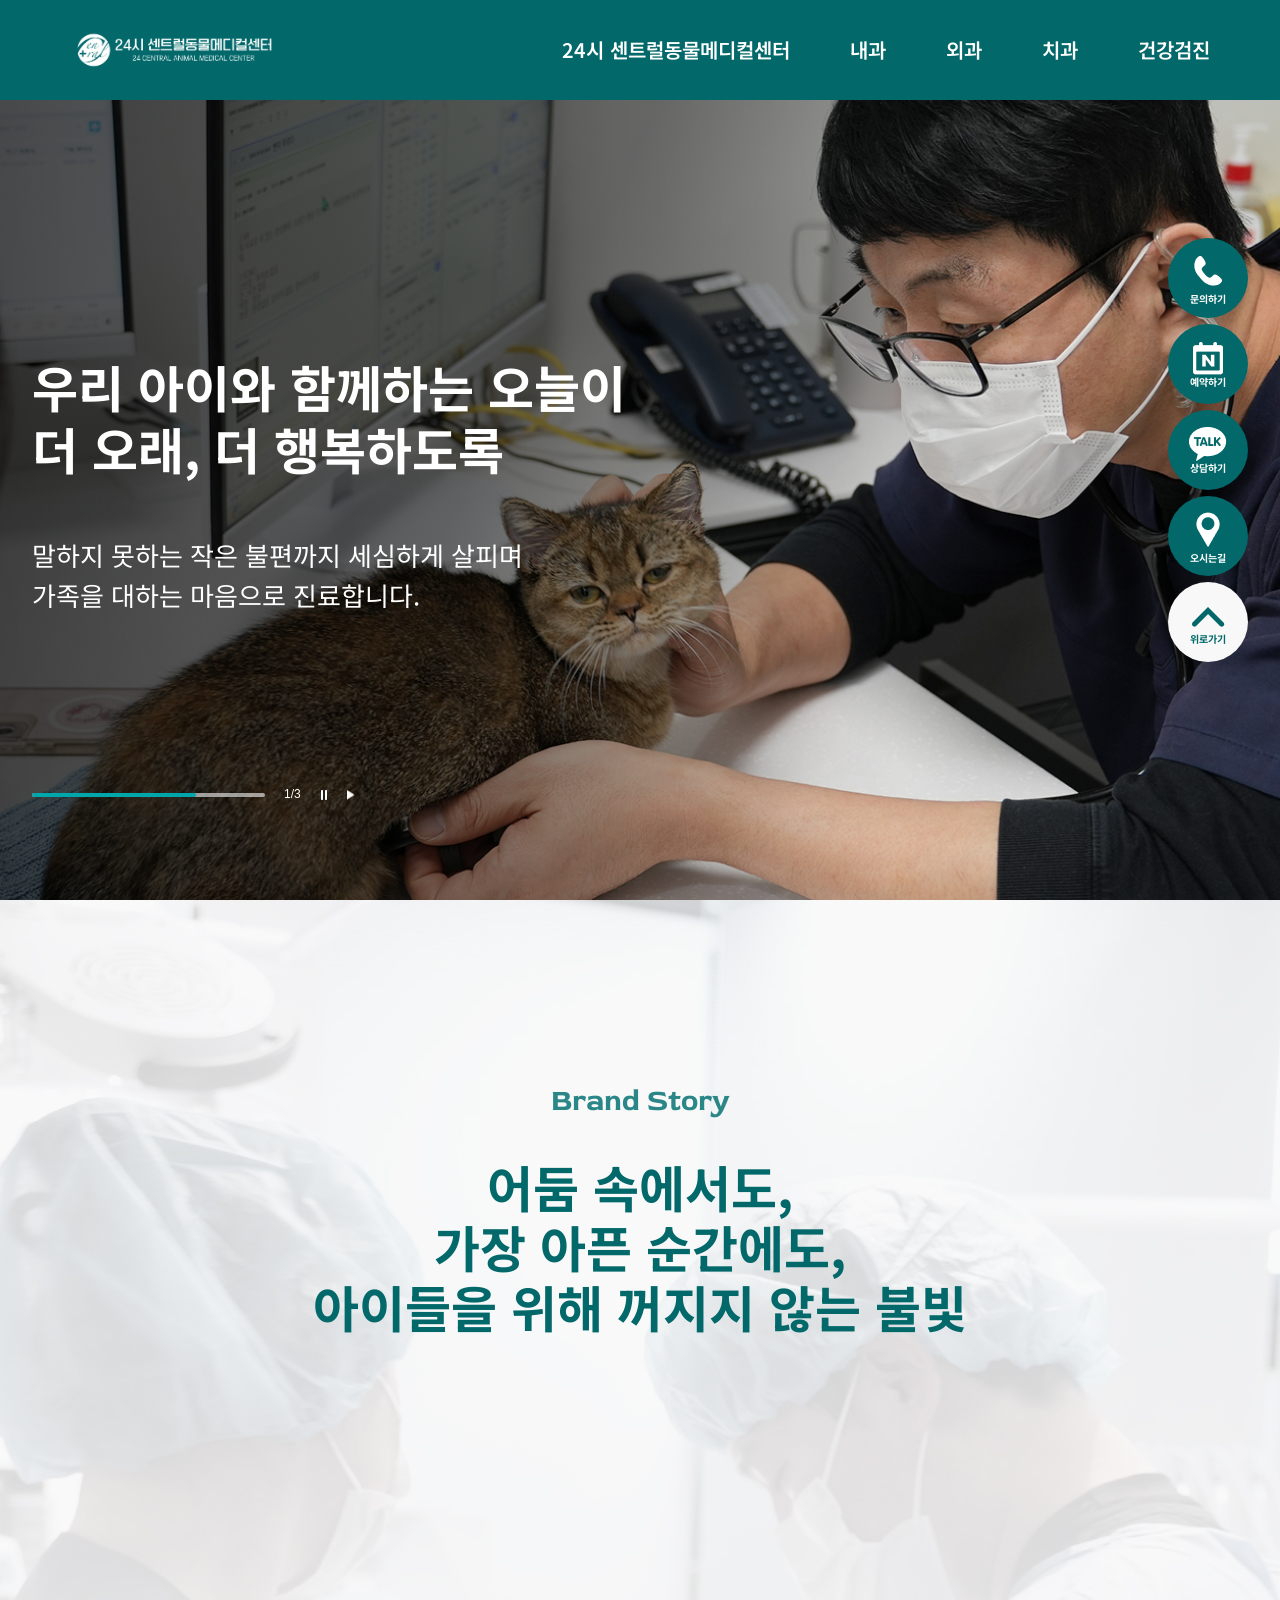
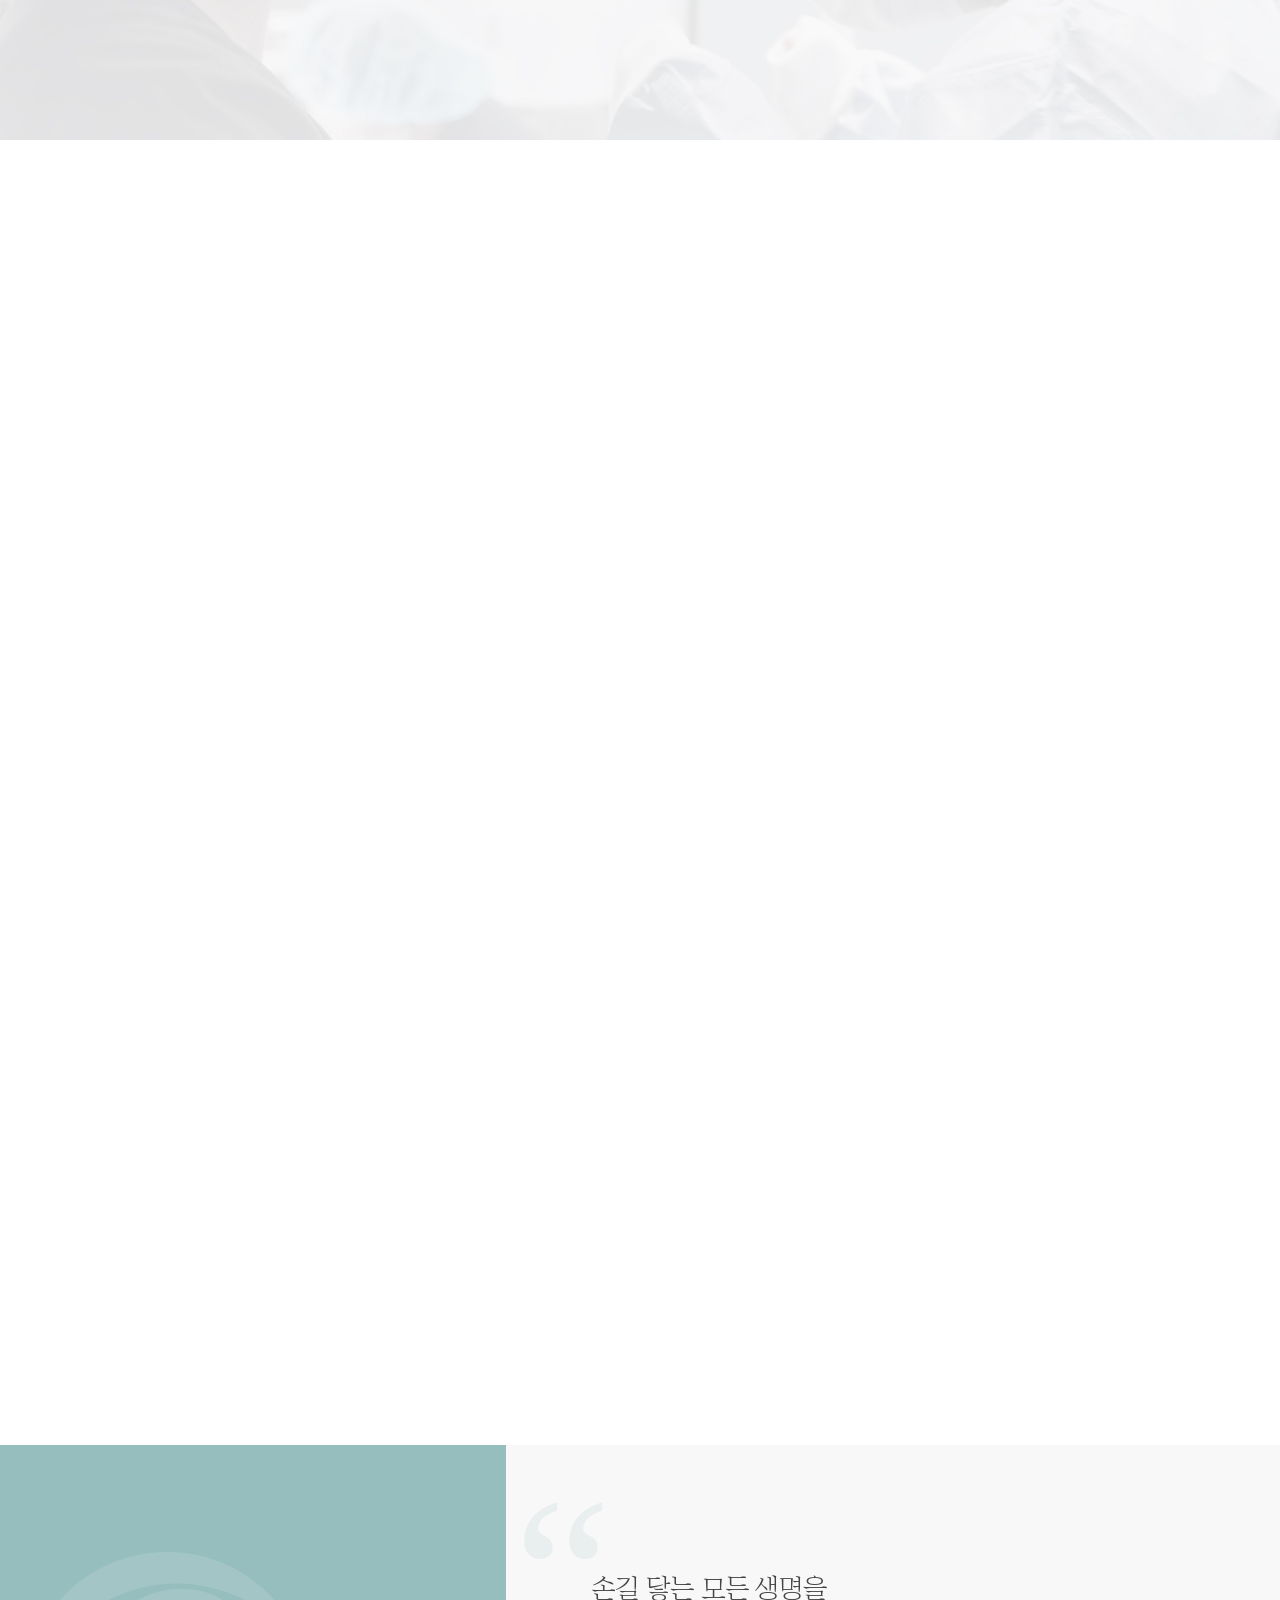
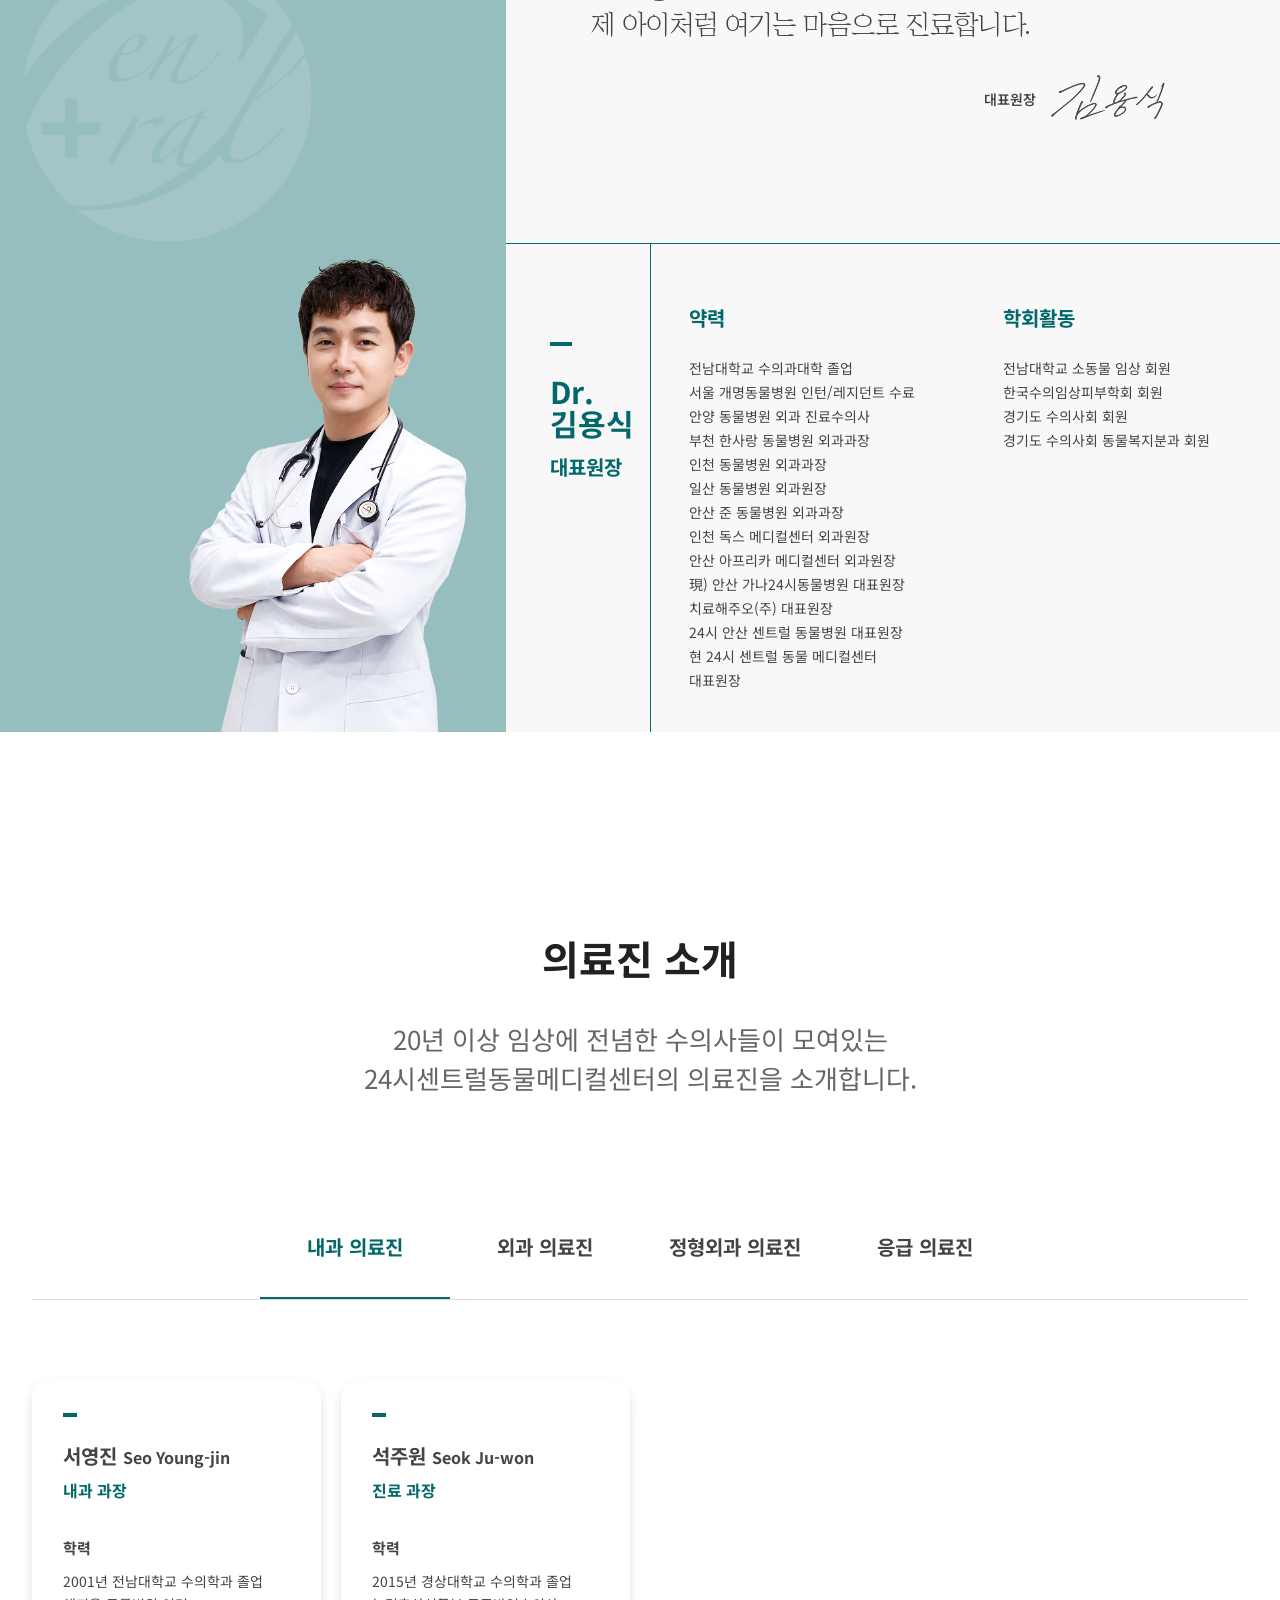
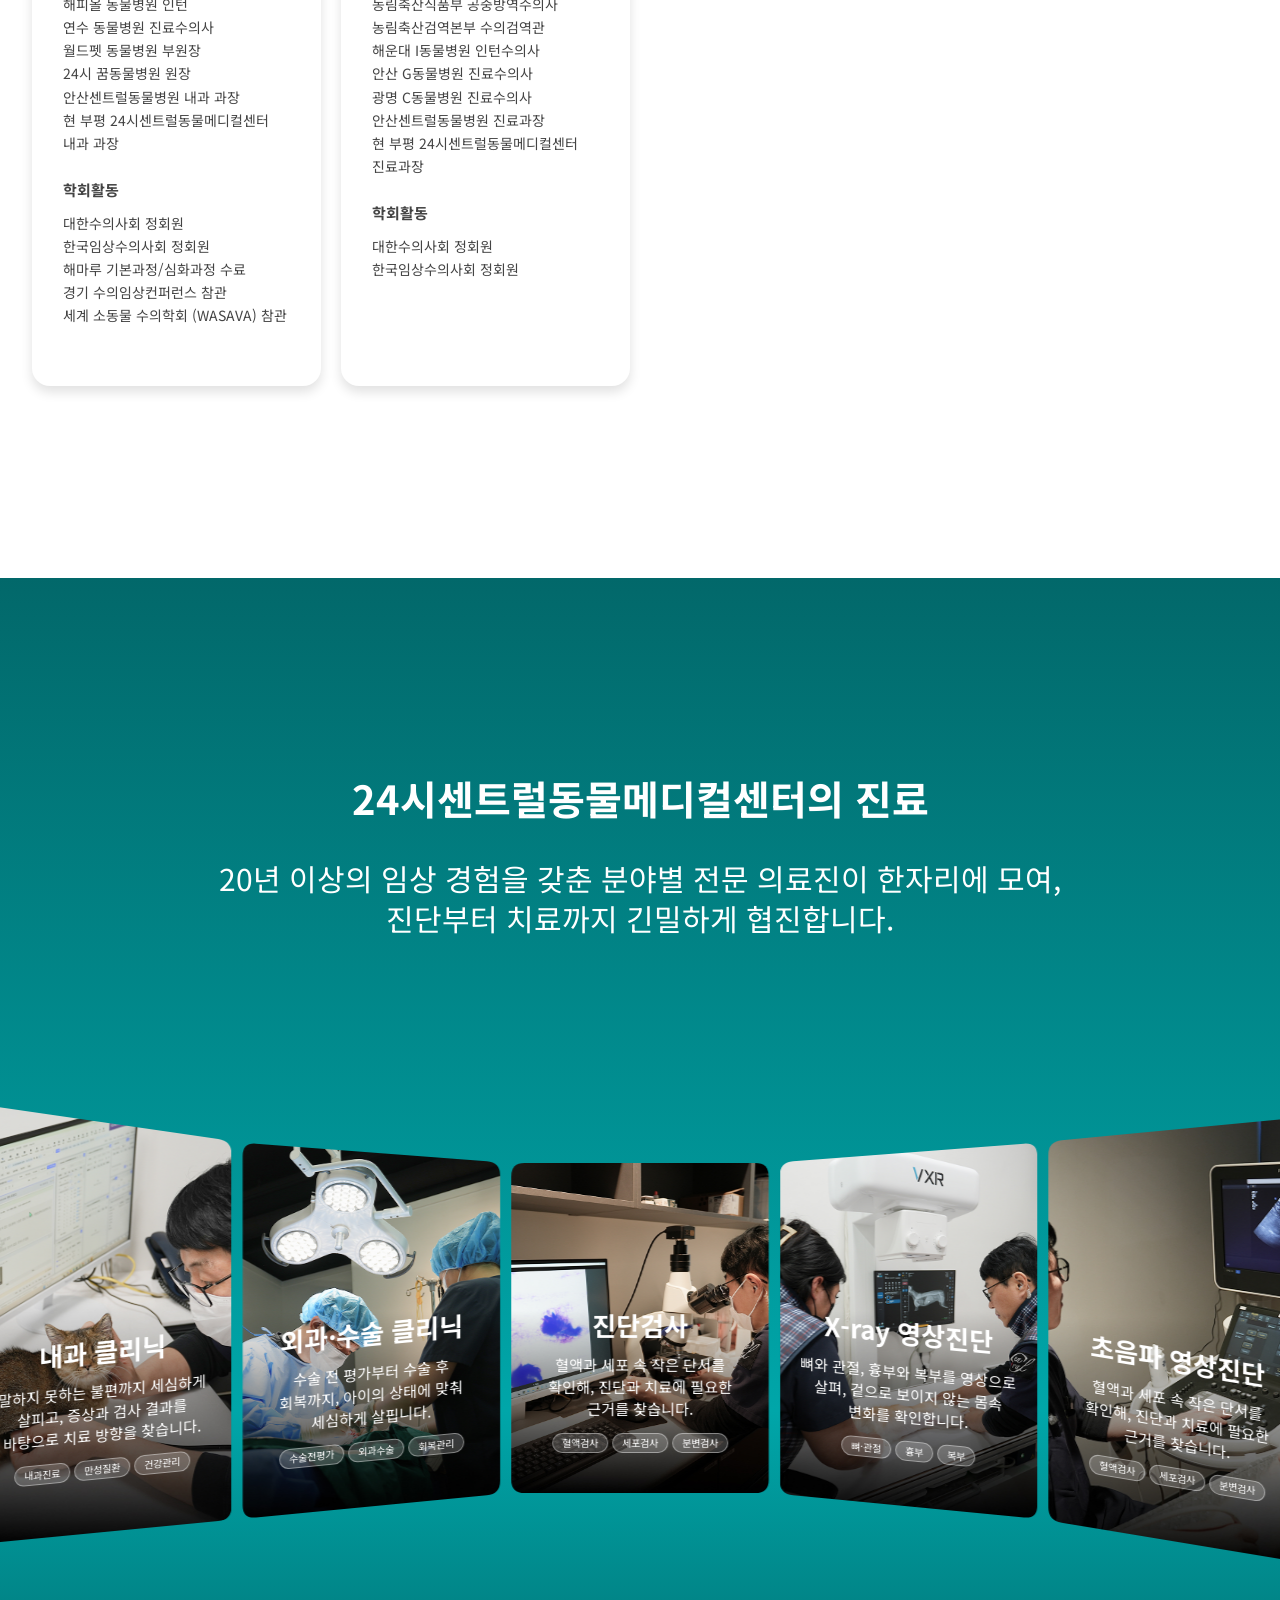
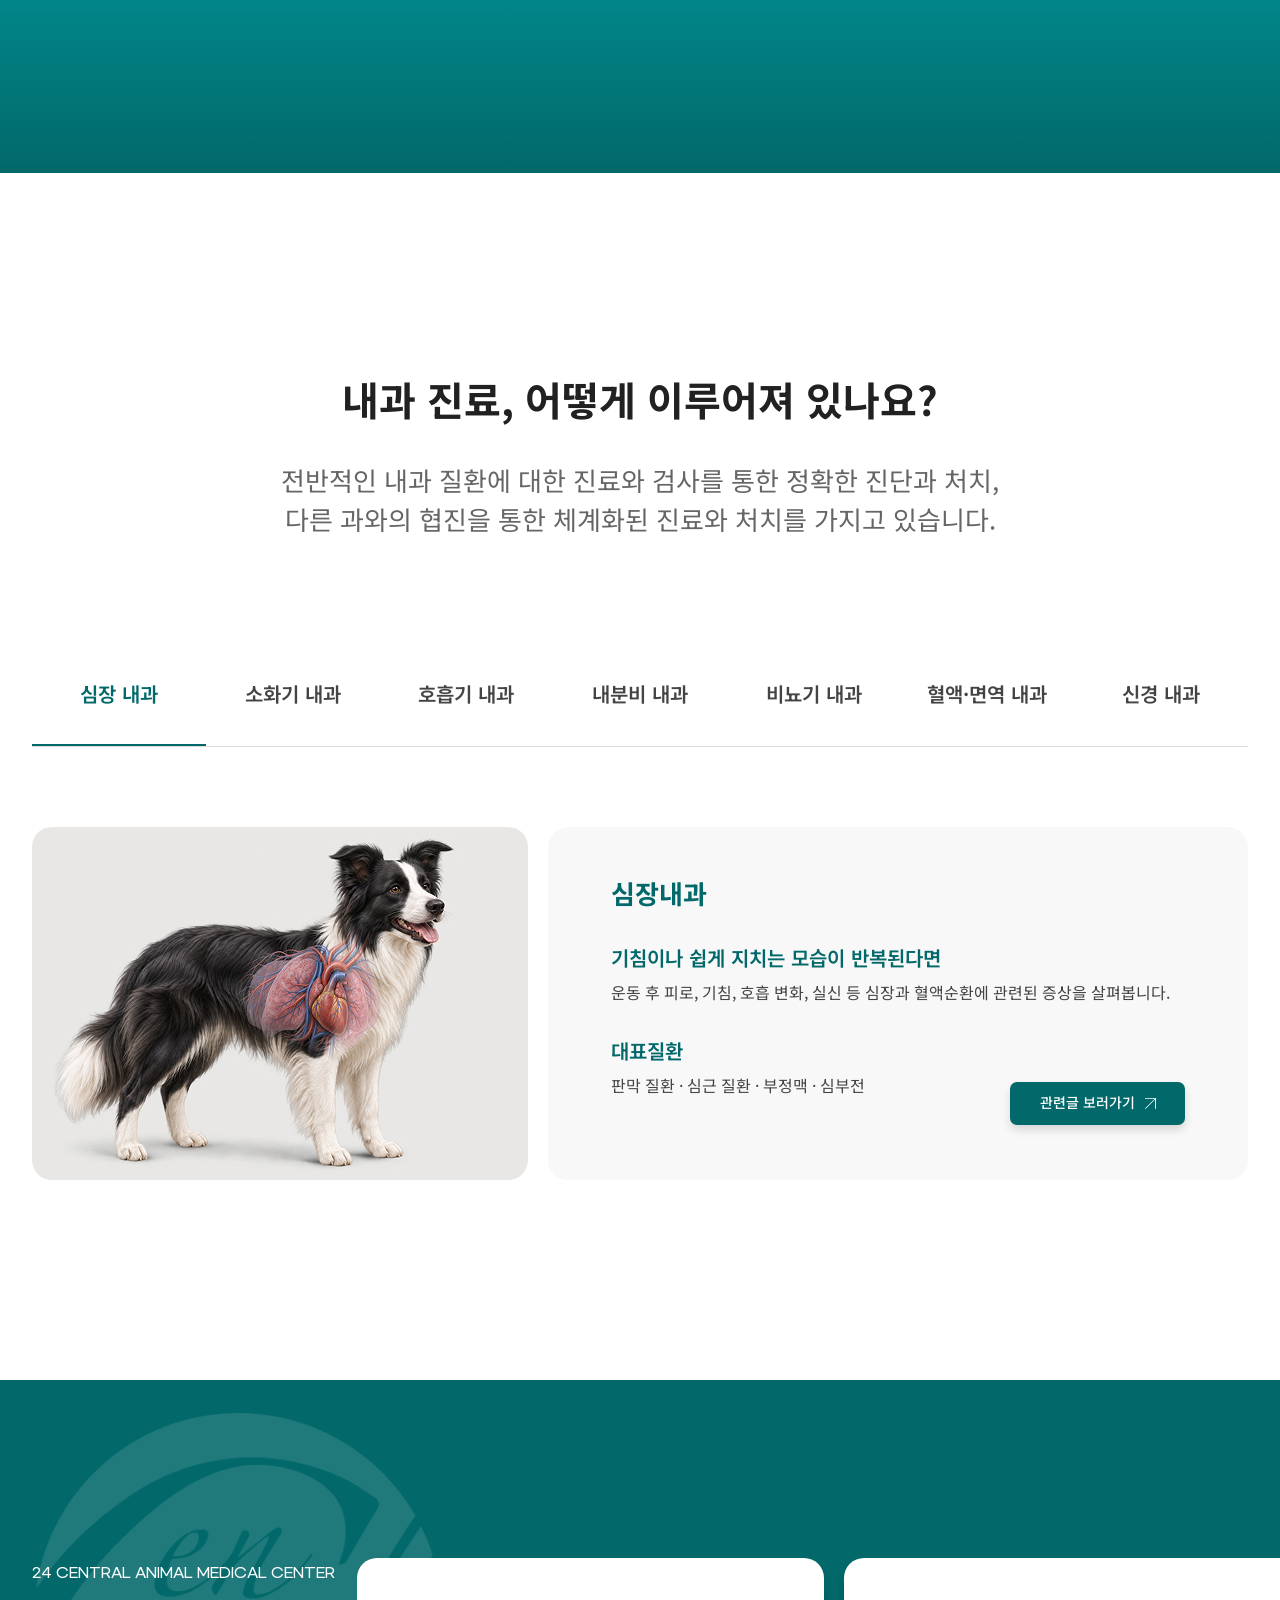
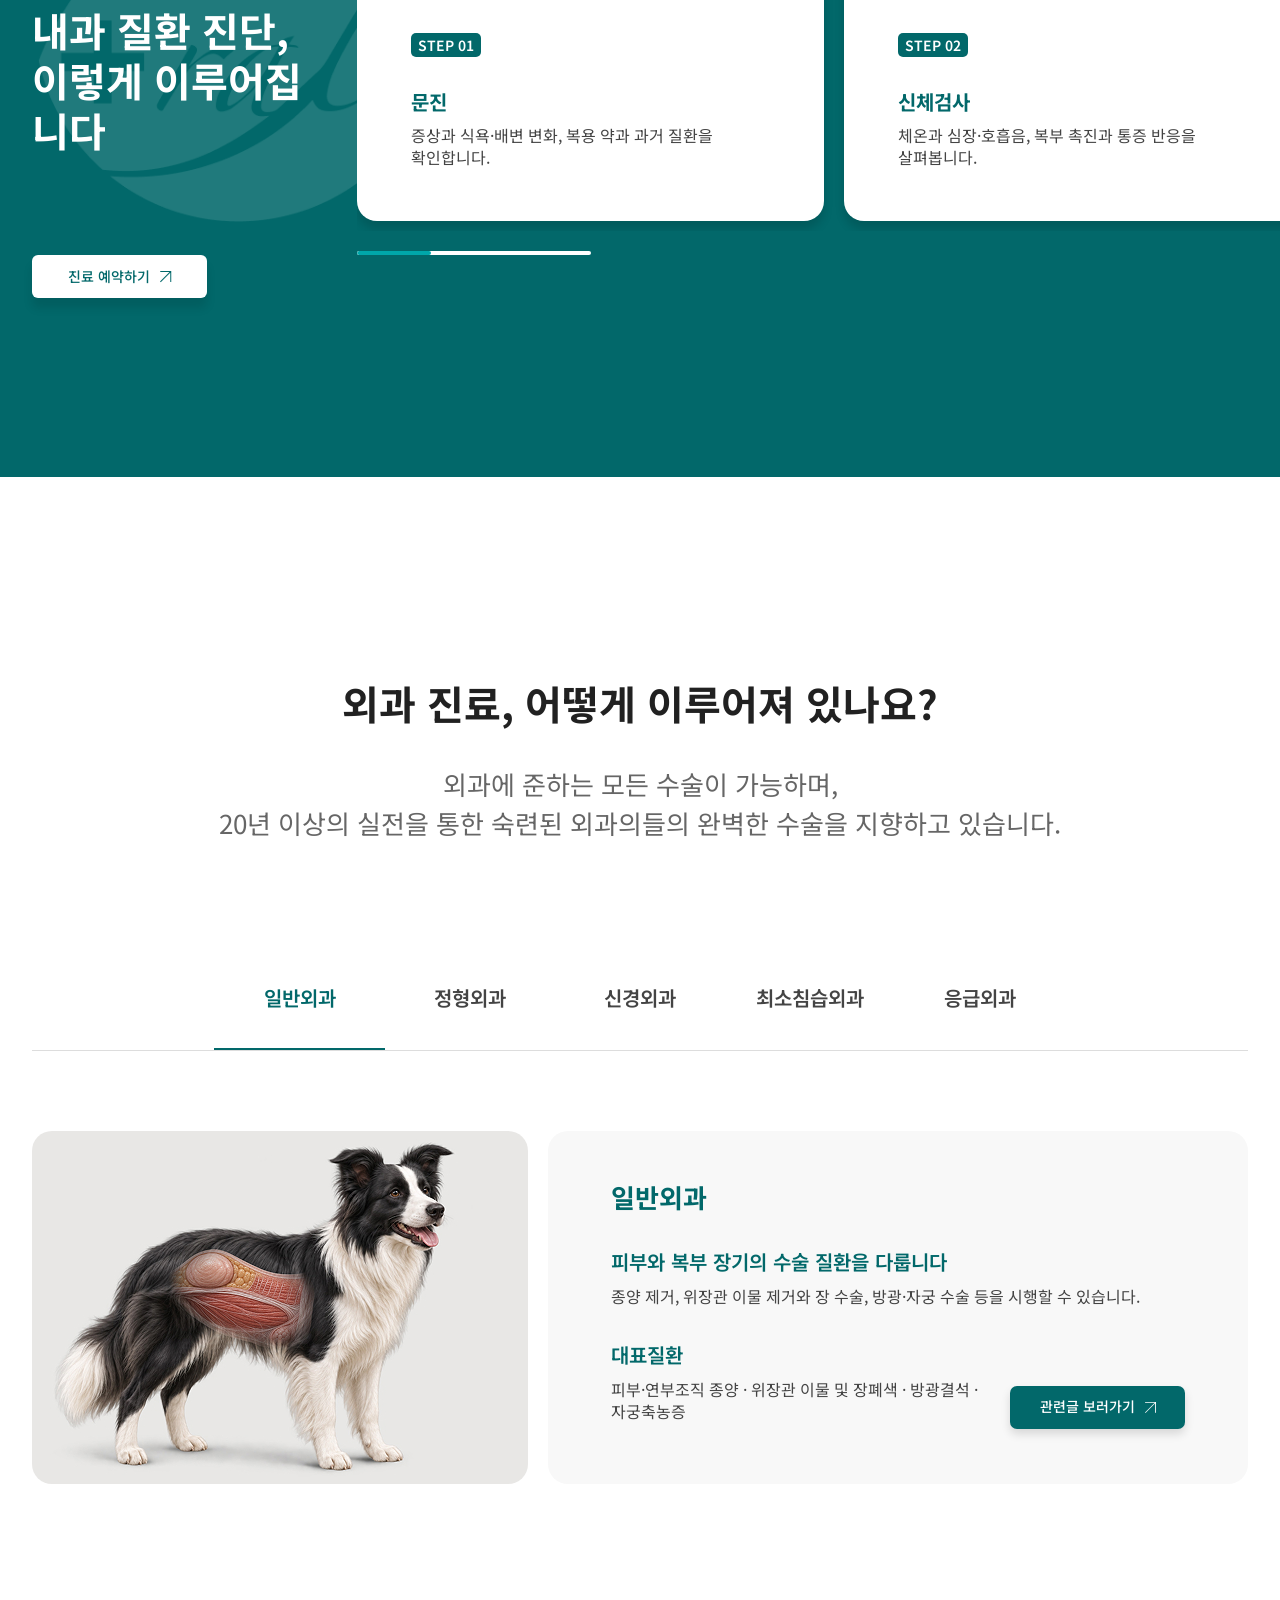
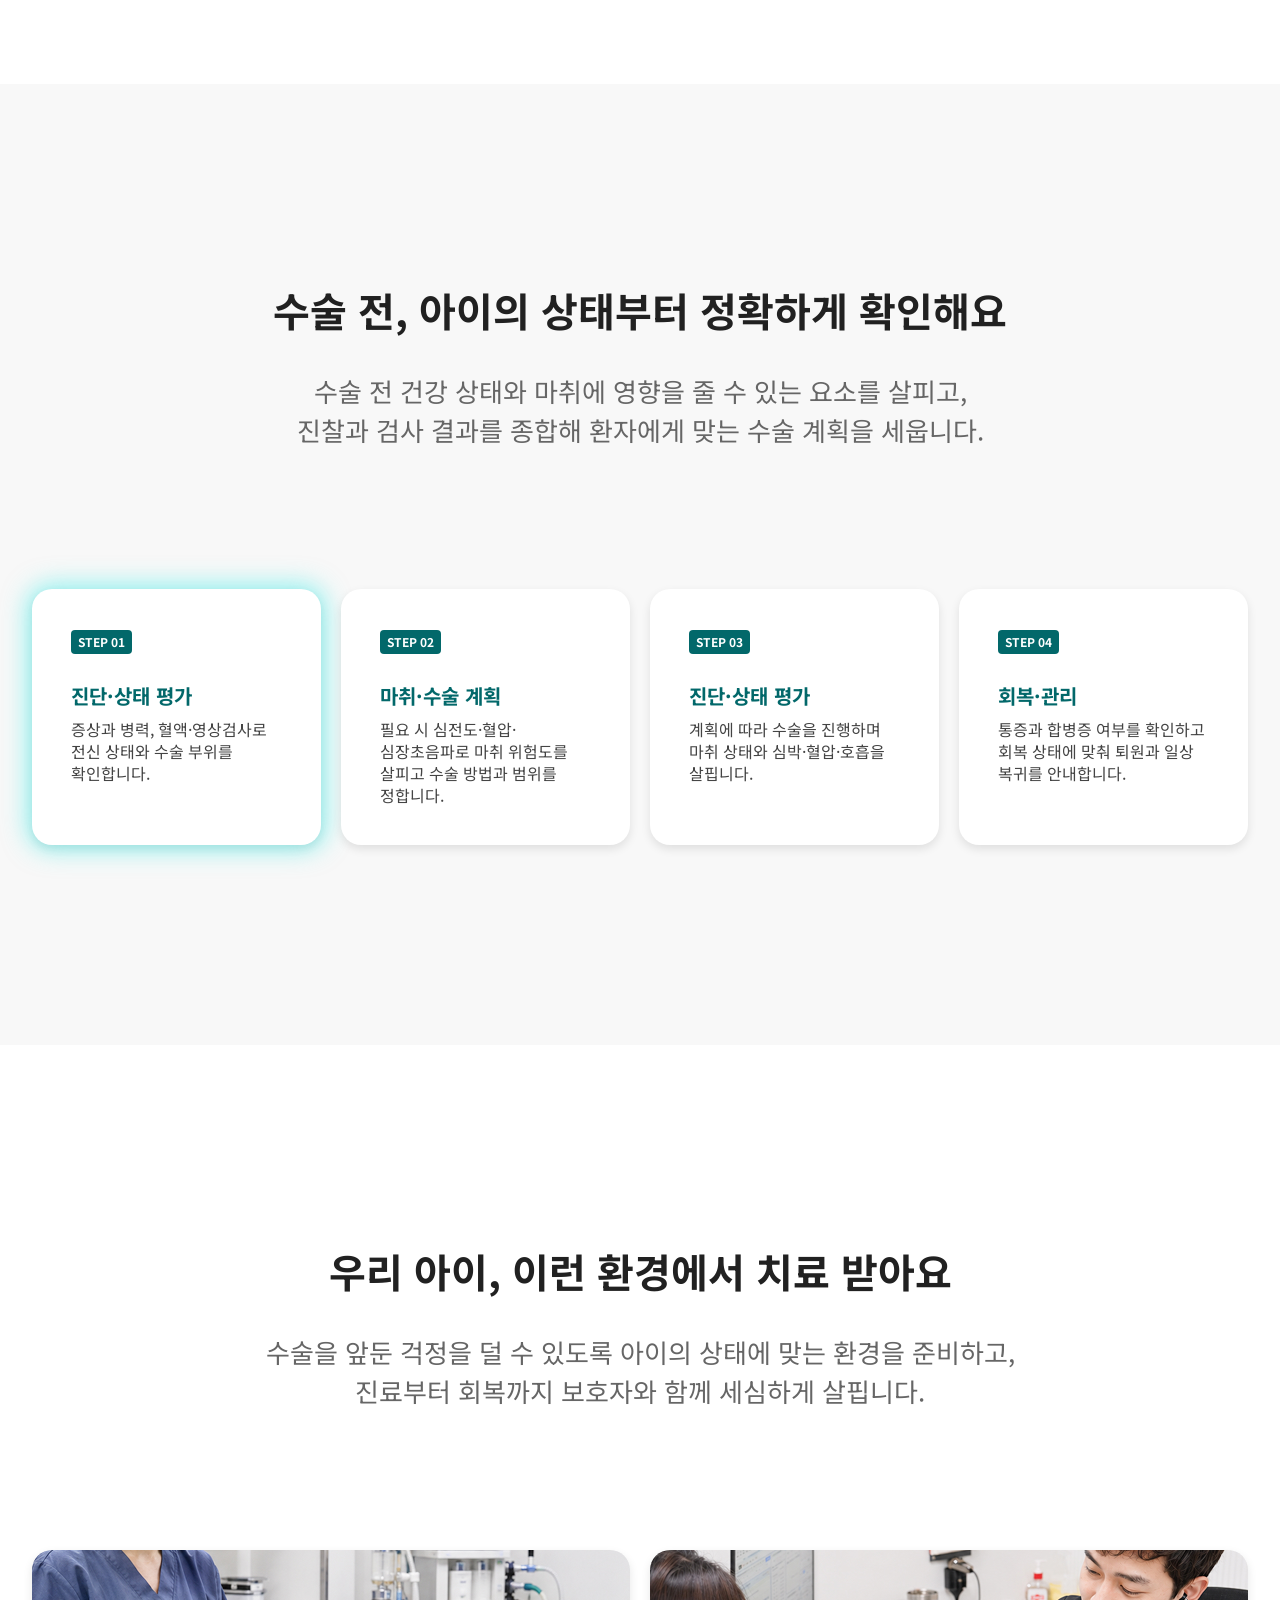
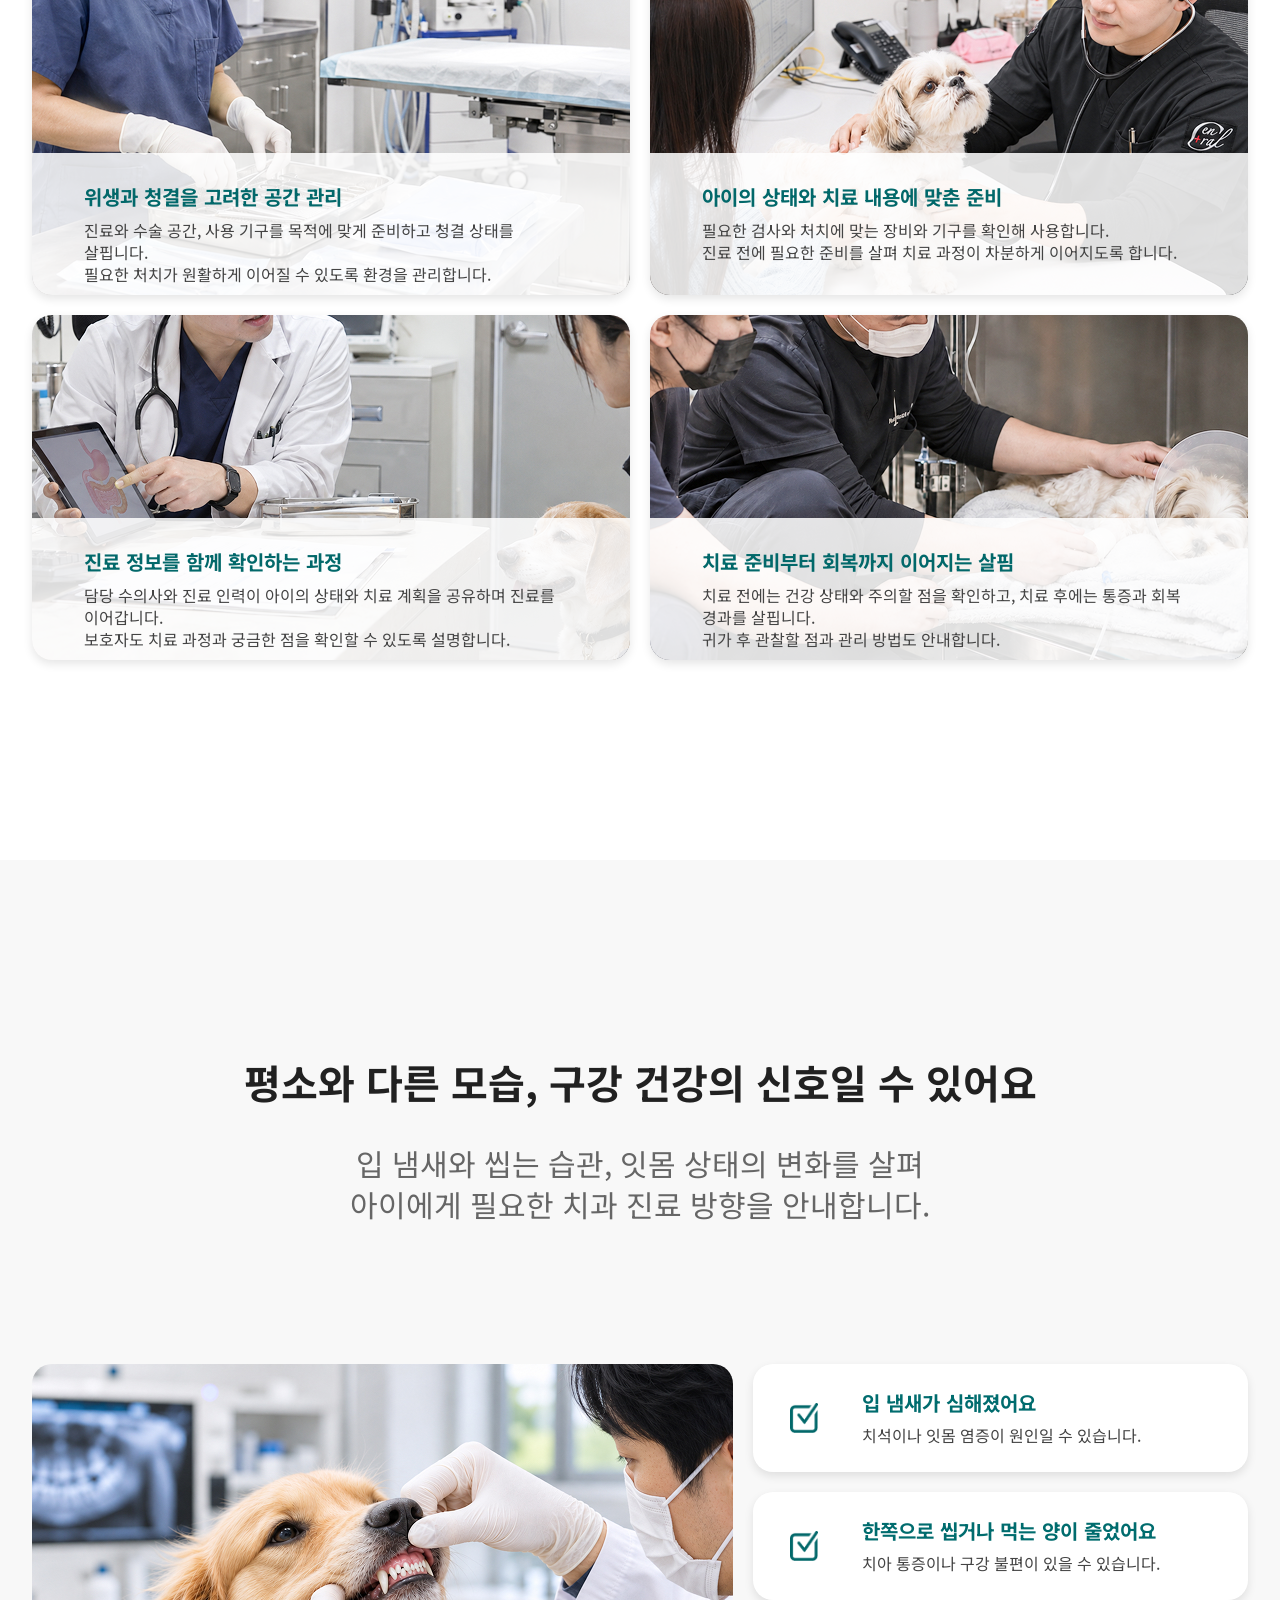
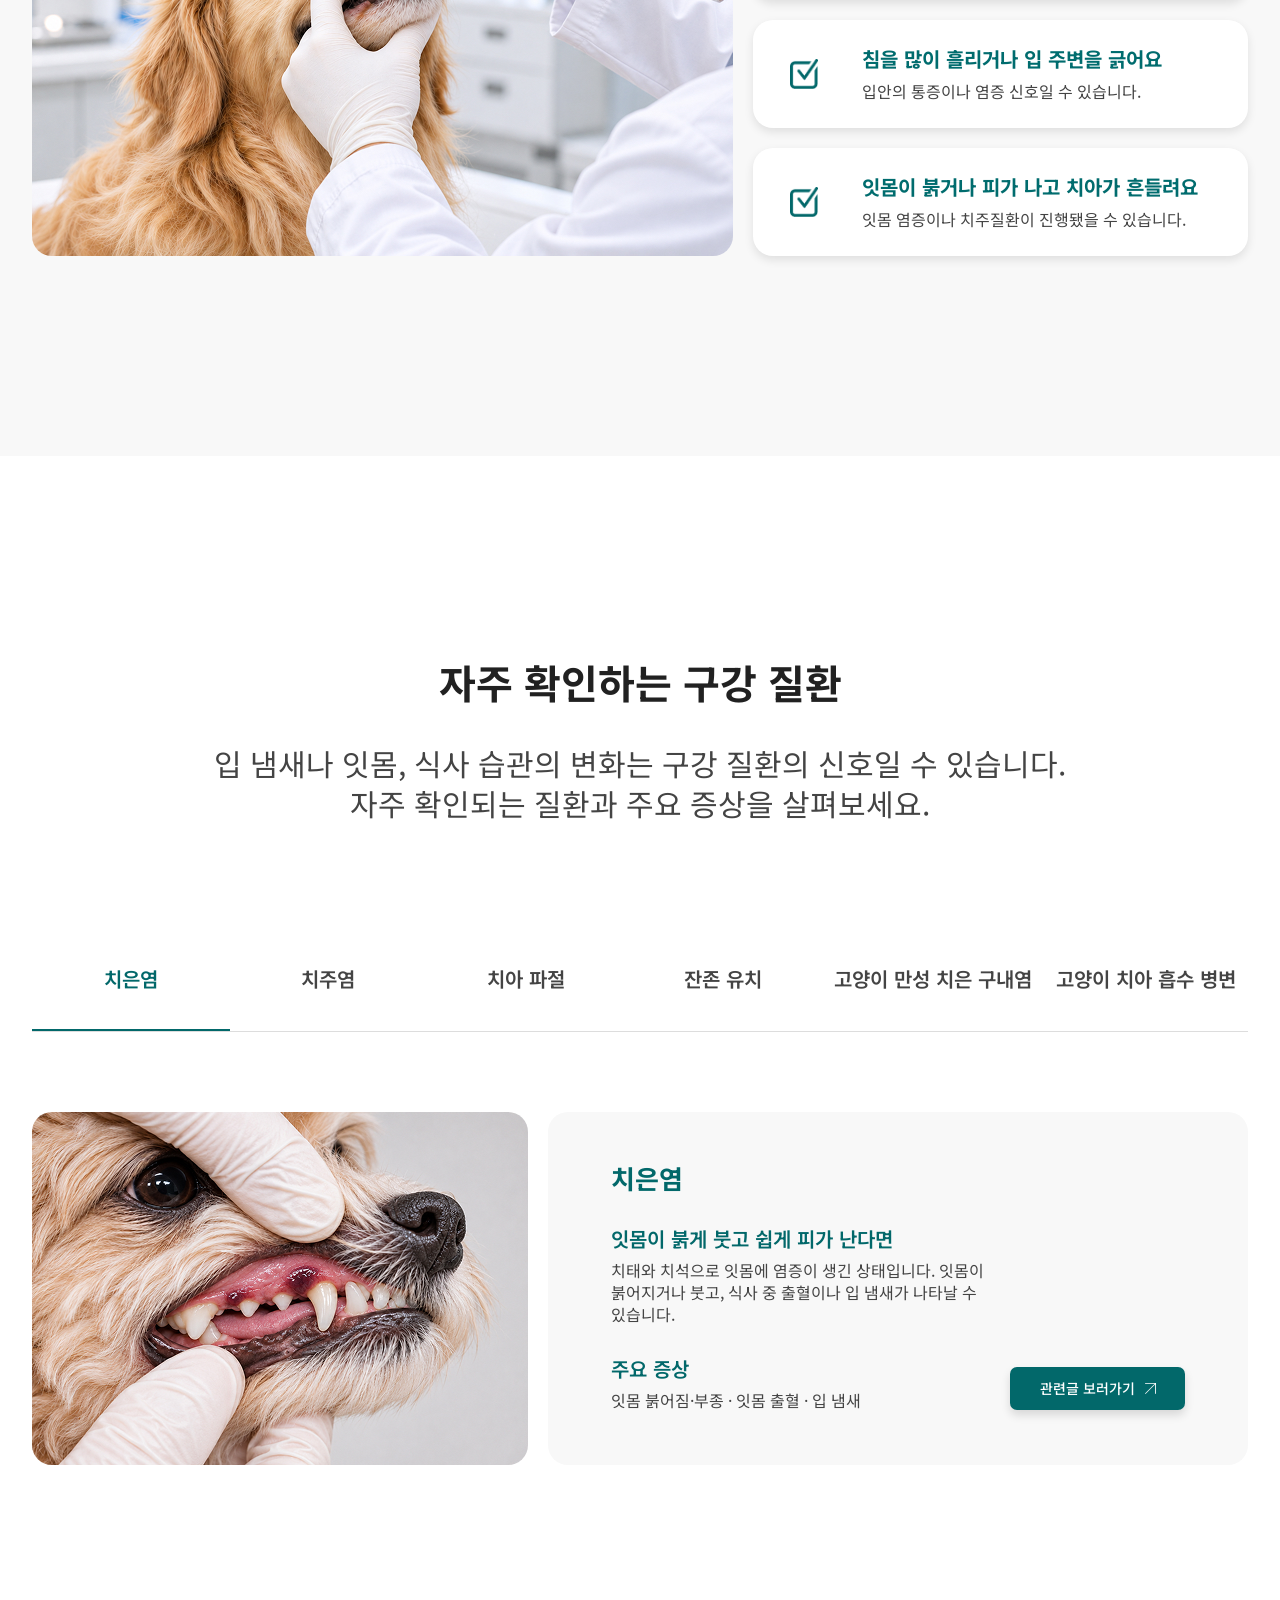
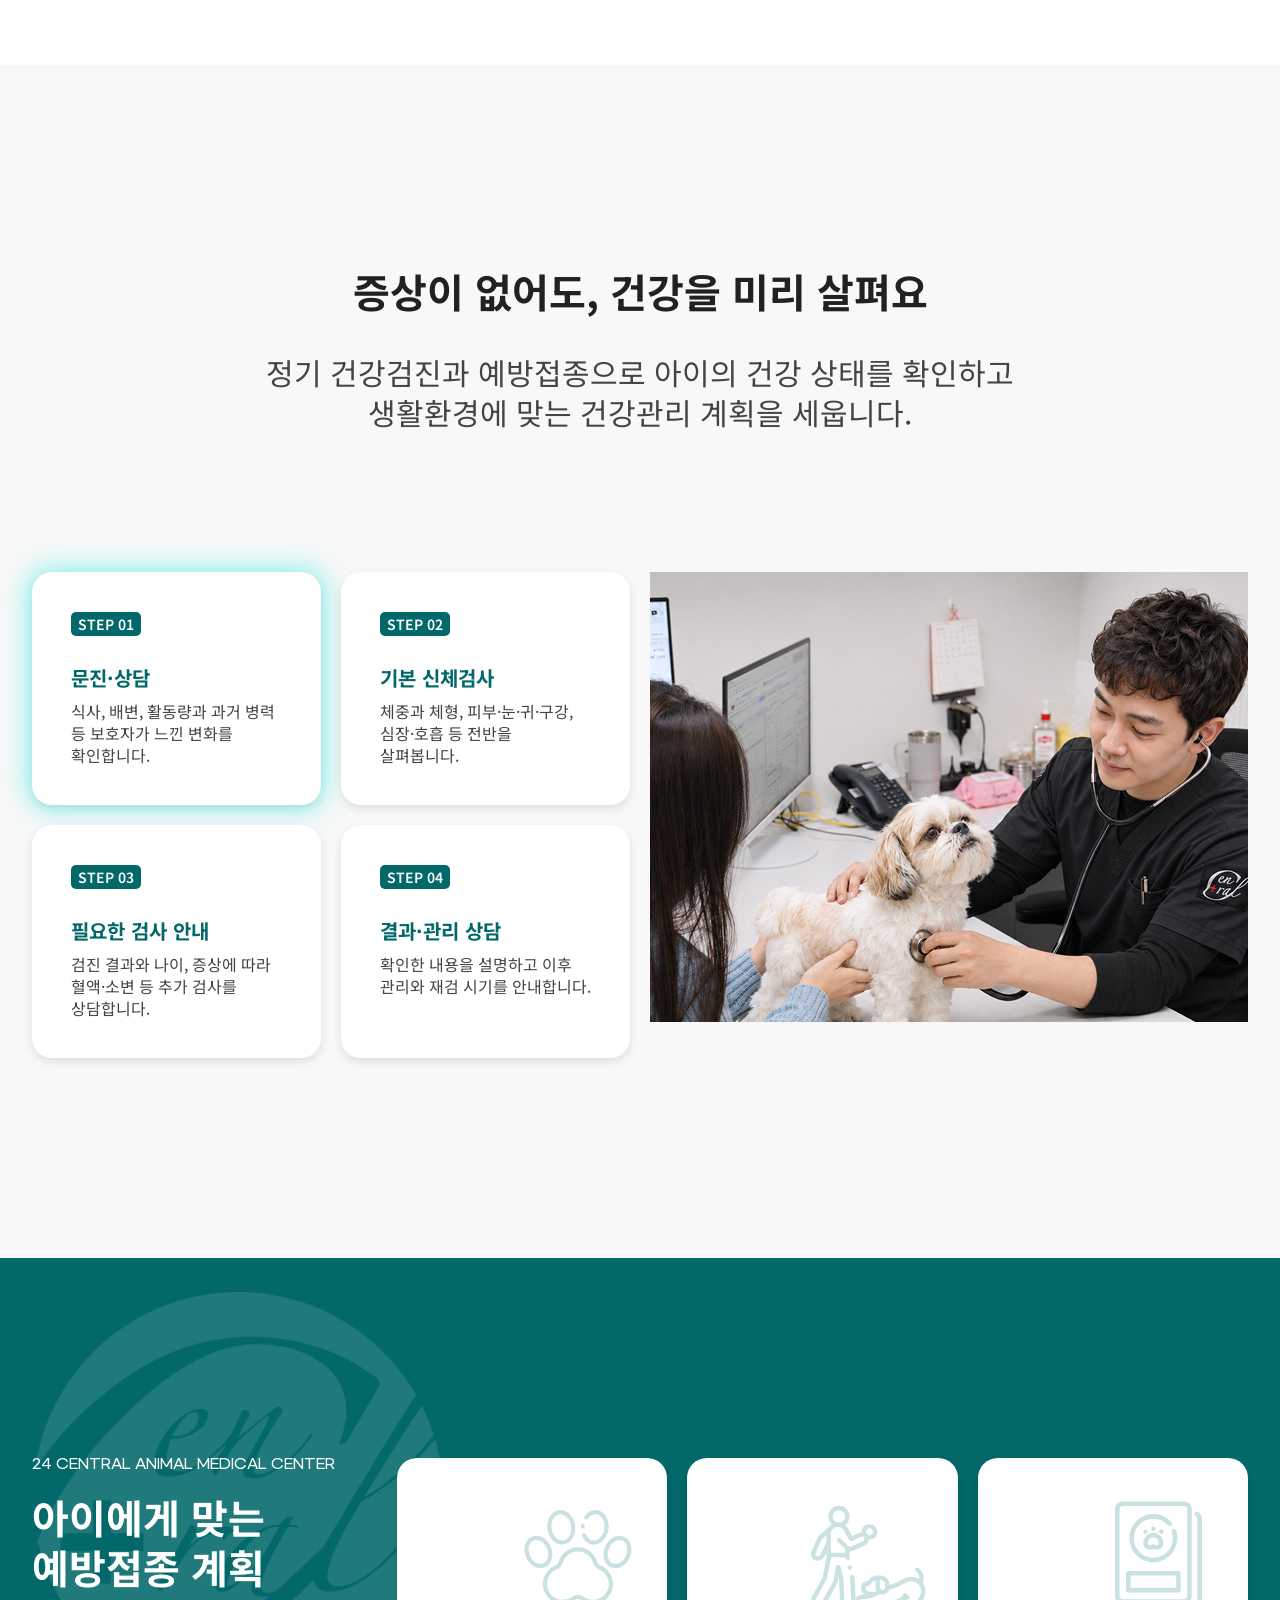
==== index.html @ 964175c3 "Add contact button hover feedback" ====
<!doctype html>
<html lang="ko"><head><meta charset="utf-8"><meta name="viewport" content="width=device-width,initial-scale=1,viewport-fit=cover"><title>24시센트럴동물메디컬센터 | 인천 부평 24시 동물병원</title><meta name="description" content="인천 부평구 대정로 50에 위치한 24시센트럴동물메디컬센터. 내과·외과·치과·건강검진과 24시간 응급 진료, 네이버 예약 및 오시는 길을 안내합니다."><meta name="robots" content="index,follow"><meta property="og:type" content="website"><meta property="og:locale" content="ko_KR"><meta property="og:site_name" content="24시센트럴동물메디컬센터"><meta property="og:title" content="24시센트럴동물메디컬센터 | 인천 부평 24시 동물병원"><meta property="og:description" content="인천 부평구 대정로 50에 위치한 24시센트럴동물메디컬센터. 내과·외과·치과·건강검진과 24시간 응급 진료, 네이버 예약 및 오시는 길을 안내합니다."><meta property="og:image" content="https://goddks7777-boop.github.io/central-animal-medical-preview/images/vis2.jpg"><meta property="og:image:type" content="image/jpeg"><meta property="og:image:width" content="1920"><meta property="og:image:height" content="789"><meta property="og:image:alt" content="24시센트럴동물메디컬센터 의료진의 수술 모습"><meta name="twitter:card" content="summary_large_image"><meta name="twitter:image" content="https://goddks7777-boop.github.io/central-animal-medical-preview/images/vis2.jpg"><meta name="twitter:image:alt" content="24시센트럴동물메디컬센터 의료진의 수술 모습"><meta name="twitter:title" content="24시센트럴동물메디컬센터 | 인천 부평 24시 동물병원"><meta name="twitter:description" content="인천 부평구 대정로 50에 위치한 24시센트럴동물메디컬센터. 내과·외과·치과·건강검진과 24시간 응급 진료, 네이버 예약 및 오시는 길을 안내합니다."><script type="application/ld+json">{"@context":"https://schema.org","@type":"VeterinaryCare","name":"24시센트럴동물메디컬센터","alternateName":"24시 센트럴동물메디컬센터","description":"인천 부평구 대정로 50에 위치한 24시센트럴동물메디컬센터. 내과·외과·치과·건강검진과 24시간 응급 진료, 네이버 예약 및 오시는 길을 안내합니다.","telephone":"+82-32-275-7582","address":{"@type":"PostalAddress","streetAddress":"대정로 50, 2층 201호~206호","addressLocality":"부평구","addressRegion":"인천광역시","addressCountry":"KR"},"hasMap":"https://map.naver.com/p/entry/place/2013424204","sameAs":["https://map.naver.com/p/entry/place/2013424204","https://blog.naver.com/24h_centralamc"]}</script><link rel="stylesheet" href="style.css?v=contact-hover-35"></head><body id="top">
<header><a href="#top"><img src="images/logo.png" alt="24시 센트럴동물메디컬센터"></a><button class="menu" aria-label="메뉴 열기" aria-expanded="false">☰</button><nav><a href="#story">24시 센트럴동물메디컬센터</a><a href="#internal">내과</a><a href="#surgery">외과</a><a href="#dental">치과</a><a href="#checkup">건강검진</a></nav></header>
<main><div class="story-sequence"><section class="visual hero" aria-label="메인 비주얼" aria-roledescription="슬라이드">
  <div class="hero-slide hero-slide-1 is-active" role="group" aria-label="1 / 3" aria-hidden="false"><div class="wrap"><h1>우리 아이와 함께하는 오늘이<br>더 오래, 더 행복하도록</h1><p>말하지 못하는 작은 불편까지 세심하게 살피며<br>가족을 대하는 마음으로 진료합니다.</p></div></div>
  <div class="hero-slide hero-slide-2" role="group" aria-label="2 / 3" aria-hidden="true"><div class="wrap"><h2>20년 이상 쌓아온 경험으로<br>우리 아이를 깊이 있게 살핍니다</h2><p>풍부한 임상 경험을 갖춘 전문 의료진들이 모여<br>진단부터 치료까지 세심하게 함께합니다.</p></div></div>
  <div class="hero-slide hero-slide-3" role="group" aria-label="3 / 3" aria-hidden="true"><div class="wrap"><h2>아이가 아픈 순간,<br>24시간 곁에 있겠습니다.</h2><p>늦은 밤에도, 이른 새벽에도<br>우리 아이를 위해 언제든 문을 열어두겠습니다.</p></div></div>
  <div class="hero-controls wrap" aria-label="메인 비주얼 조작"><div class="hero-progress" aria-hidden="true"><span></span></div><span class="hero-count" aria-live="polite">1/3</span><button type="button" class="hero-pause" aria-label="자동 재생 일시정지"><img src="images/icon15.png" alt=""></button><button type="button" class="hero-play" aria-label="자동 재생 시작"><img src="images/icon14.png" alt=""></button></div>
</section>
<aside class="quick" aria-label="빠른 메뉴">
  <a href="tel:0322757582"><img src="images/icon.png" alt=""><small>문의하기</small></a>
  <a href="https://pcmap.place.naver.com/pet/2013424204/booking" target="_blank" rel="noopener noreferrer" aria-label="네이버 진료 예약하기 (새 창)"><img src="images/icon2.png" alt=""><small>예약하기</small></a>
  <a href="#contact"><img src="images/icon3.png" alt=""><small>상담하기</small></a>
  <a href="https://map.naver.com/p/entry/place/2013424204" target="_blank" rel="noopener noreferrer" aria-label="네이버 플레이스에서 오시는 길 보기 (새 창)"><img src="images/icon4.png" alt=""><small>오시는길</small></a>
  <a href="#top" class="up"><img src="images/icon5.png" alt=""><small>위로가기</small></a>
</aside>
<section id="story" class="section1 story center" aria-label="브랜드 스토리">
  <div class="story-window"><div class="story-content">
    <span class="eyebrow">Brand Story</span>
    <h2>어둠 속에서도,<br>가장 아픈 순간에도,<br>아이들을 위해 꺼지지 않는 불빛</h2>
    <div class="story-copy">
      <p>사랑하는 반려동물이 갑자기 아플 때<span class="story-desktop-comma">,</span><br>시계를 보며 당황했던 경험이 있으신가요?</p>
      <p>24시 센트럴동물메디컬센터는 한밤중이든, 주말이든, 명절 연휴이든 상관없이<br>보호자님의 불안한 마음을 덜어드리고 아이들의 생명을 지키기 위해<br><strong>365일 24시간 언제나 불을 밝히고 있습니다.</strong></p>
      <p>부평의 든든한 의료 파트너로서,<br>타지먼트의 따뜻함과 대학병원급의 전문성이 만나는 곳.<br><strong>아이들의 가장 아픈 시간에 언제나 곁을 지키는 든든한 울타리가 되겠습니다.</strong></p>
      <p class="story-signature">24시센트럴동물메디컬센터 드림</p>
    </div>
  </div></div>
</section>
<section class="section2 stats" aria-label="센트럴동물메디컬센터 주요 수치"><div class="stats-inner">
  <div class="stat-item"><img class="stat-icon stat-icon-cost" src="images/section2_1.png" alt=""><b class="stat-value" data-number="30" data-unit="%" aria-label="30퍼센트"><span aria-hidden="true">30<span class="stat-unit">%</span></span></b><p>평균 치료 완료 시<br>30-50% 비용 절감</p></div>
  <div class="stat-item"><img class="stat-icon stat-icon-career" src="images/section2_2.png" alt=""><b class="stat-value" data-number="20" data-unit="+" aria-label="20년 이상"><span aria-hidden="true">20<span class="stat-unit">+</span></span></b><p>20년 이상의<br>임상 경험을 가진 의료진</p></div>
  <div class="stat-item"><img class="stat-icon stat-icon-review" src="images/section2_3.png" alt=""><b class="stat-value" data-number="98.5" data-unit="%" aria-label="98.5퍼센트"><span aria-hidden="true">98.5<span class="stat-unit">%</span></span></b><p>보호자분들의<br>평균적인 실제 만족도</p></div>
</div></section></div>
<section class="section3 director" aria-label="대표원장 소개">
  <div class="portrait"><img src="images/profile.png" alt="김용식 대표원장"></div>
  <div class="director-info">
    <blockquote><p>손길 닿는 모든 생명을<br>제 아이처럼 여기는<br class="director-mobile-break"> 마음으로 진료합니다.</p><footer>대표원장 <img src="images/signe.png" alt="김용식 서명"></footer></blockquote>
    <div class="credentials">
      <div class="director-name"><h3>Dr.<br>김용식</h3><strong>대표원장</strong></div>
      <div class="director-career"><strong>약력</strong><p>전남대학교 수의과대학 졸업<br>서울 개명동물병원 인턴/레지던트 수료<br>안양 동물병원 외과 진료수의사<br>부천 한사랑 동물병원 외과과장<br>인천 동물병원 외과과장<br>일산 동물병원 외과원장<br>안산 준 동물병원 외과과장<br>인천 독스 메디컬센터 외과원장<br>안산 아프리카 메디컬센터 외과원장<br>現) 안산 가나24시동물병원 대표원장<br>치료해주오(주) 대표원장<br>24시 안산 센트럴 동물병원 대표원장<br>현 24시 센트럴 동물 메디컬센터 대표원장</p></div>
      <div class="director-affiliations"><strong>학회활동</strong><p>전남대학교 소동물 임상 회원<br>한국수의임상피부학회 회원<br>경기도 수의사회 회원<br>경기도 수의사회 동물복지분과 회원</p></div>
    </div>
  </div>
</section>
<section class="section4 section wrap" id="team"><div class="heading"><h2>의료진 소개</h2><p>20년 이상 임상에 전념한 수의사들이 모여있는<br>24시센트럴동물메디컬센터의 의료진을 소개합니다.</p></div><div class="tabs team-tabs" role="tablist" aria-label="진료 분야별 의료진"><button type="button" role="tab" id="team-tab-internal" aria-controls="team-panel-internal" aria-selected="true" tabindex="0" class="active">내과 의료진</button><button type="button" role="tab" id="team-tab-surgery" aria-controls="team-panel-surgery" aria-selected="false" tabindex="-1" class="">외과 의료진</button><button type="button" role="tab" id="team-tab-orthopedic" aria-controls="team-panel-orthopedic" aria-selected="false" tabindex="-1" class="">정형외과 의료진</button><button type="button" role="tab" id="team-tab-emergency" aria-controls="team-panel-emergency" aria-selected="false" tabindex="-1" class="">응급 의료진</button></div><div class="team-grid" role="tabpanel" id="team-panel-internal" aria-labelledby="team-tab-internal" ><article class="team-card"><h3>서영진 <small>Seo Young-jin</small></h3><strong class="team-role">내과 과장</strong><div class="team-detail"><h4>학력</h4><p>2001년 전남대학교 수의학과 졸업<br>해피올 동물병원 인턴<br>연수 동물병원 진료수의사<br>월드펫 동물병원 부원장<br>24시 꿈동물병원 원장<br>안산센트럴동물병원 내과 과장<br>현 부평 24시센트럴동물메디컬센터 내과 과장</p><h4>학회활동</h4><p>대한수의사회 정회원<br>한국임상수의사회 정회원<br>해마루 기본과정/심화과정 수료<br>경기 수의임상컨퍼런스 참관<br>세계 소동물 수의학회 (WASAVA) 참관</p></div></article><article class="team-card"><h3>석주원 <small>Seok Ju-won</small></h3><strong class="team-role">진료 과장</strong><div class="team-detail"><h4>학력</h4><p>2015년 경상대학교 수의학과 졸업<br>농림축산식품부 공중방역수의사<br>농림축산검역본부 수의검역관<br>해운대 I동물병원 인턴수의사<br>안산 G동물병원 진료수의사<br>광명 C동물병원 진료수의사<br>안산센트럴동물병원 진료과장<br>현 부평 24시센트럴동물메디컬센터 진료과장</p><h4>학회활동</h4><p>대한수의사회 정회원<br>한국임상수의사회 정회원</p></div></article></div><div class="team-grid" role="tabpanel" id="team-panel-surgery" aria-labelledby="team-tab-surgery" hidden><article class="team-card"><h3>김용식 <small>Kim Yong-sik</small></h3><strong class="team-role">대표 원장</strong><div class="team-detail"><h4>학력</h4><p>전남대학교 수의과대학 졸업<br>서울 개명동물병원 인턴/레지던트 수료<br>안양 동물병원 외과 진료수의사<br>부천 한사랑 동물병원 외과과장<br>인천 동물병원 외과과장<br>일산 동물병원 외과원장<br>안산 준 동물병원 외과과장<br>인천 독스 메디컬센터 외과원장<br>안산 아프리카 메디컬센터 외과원장<br>現) 안산 가나24시동물병원 대표원장<br>치료해주오(주) 대표원장<br>24시 안산 센트럴 동물병원 대표원장<br>현 24시 센트럴 동물 메디컬센터 대표원장</p><h4>학회활동</h4><p>전남대학교 소동물 임상 회원<br>한국수의임상피부학회 회원<br>경기도 수의사회 회원<br>경기도 수의사회 동물복지분과 회원</p></div></article></div><div class="team-grid" role="tabpanel" id="team-panel-orthopedic" aria-labelledby="team-tab-orthopedic" hidden><article class="team-card"><h3>김용식 <small>Kim Yong-sik</small></h3><strong class="team-role">대표 원장</strong><div class="team-detail"><h4>학력</h4><p>전남대학교 수의과대학 졸업<br>서울 개명동물병원 인턴/레지던트 수료<br>안양 동물병원 외과 진료수의사<br>부천 한사랑 동물병원 외과과장<br>인천 동물병원 외과과장<br>일산 동물병원 외과원장<br>안산 준 동물병원 외과과장<br>인천 독스 메디컬센터 외과원장<br>안산 아프리카 메디컬센터 외과원장<br>現) 안산 가나24시동물병원 대표원장<br>치료해주오(주) 대표원장<br>24시 안산 센트럴 동물병원 대표원장<br>현 24시 센트럴 동물 메디컬센터 대표원장</p><h4>학회활동</h4><p>전남대학교 소동물 임상 회원<br>한국수의임상피부학회 회원<br>경기도 수의사회 회원<br>경기도 수의사회 동물복지분과 회원</p></div></article></div><div class="team-grid" role="tabpanel" id="team-panel-emergency" aria-labelledby="team-tab-emergency" hidden><article class="team-card"><h3>김종한 <small>Kim Jong-han</small></h3><strong class="team-role">응급의학과</strong><div class="team-detail"><h4>학력</h4><p>2000년 전북대학교 수의학과졸<br>지구촌동물메디컬센터 인턴<br>이지훈 동물병원 진료수의사<br>부평 레인보우 동물병원 부원장<br>다비드 동물병원 원장<br>서초구 petsbe amc 응급과장<br>마포구 동물메디컬센터W 응급과장<br>부천 easy 동물메티털센터 응급과장<br>안산 센트럴 동물병원 응급과장<br>현 부평 24시 센트럴동물메디컬센터 응급과장</p><h4>학회활동</h4><p>해마루 기본과정/ 심화과정 수료<br>서울 수의 임상컨퍼런스 참관<br>세계 소동물 수의학회 (WASAVA) 참관</p></div></article></div></section>
<section class="section5 care-panorama-section" aria-labelledby="care-panorama-heading">
  <div class="care-panorama-heading">
    <h2 id="care-panorama-heading">24시센트럴동물메디컬센터의 진료</h2>
    <p>20년 이상의 임상 경험을 갖춘 분야별 전문 의료진이 한자리에 모여,<br>진단부터 치료까지 긴밀하게 협진합니다.</p>
  </div>
  <div class="panorama-stage" role="region" aria-roledescription="회전 슬라이드" aria-label="분야별 진료 사진">
    <button class="panorama-card is-active" type="button" data-index="0" aria-label="진단검사"><img src="images/section5_1.jpg" alt="" draggable="false"><span class="panorama-copy"><strong>진단검사</strong><span>혈액과 세포 속 작은 단서를 확인해, 진단과 치료에 필요한 근거를 찾습니다.</span><span class="panorama-tags"><span>혈액검사</span><span>세포검사</span><span>분변검사</span></span></span></button>
    <button class="panorama-card" type="button" data-index="1" aria-label="X-ray 영상진단"><img src="images/section5_2.jpg" alt="" draggable="false"><span class="panorama-copy"><strong>X-ray 영상진단</strong><span>뼈와 관절, 흉부와 복부를 영상으로 살펴, 겉으로 보이지 않는 몸속 변화를 확인합니다.</span><span class="panorama-tags"><span>뼈·관절</span><span>흉부</span><span>복부</span></span></span></button>
    <button class="panorama-card" type="button" data-index="2" aria-label="초음파 영상진단"><img src="images/section5_3.jpg" alt="" draggable="false"><span class="panorama-copy"><strong>초음파 영상진단</strong><span>혈액과 세포 속 작은 단서를 확인해, 진단과 치료에 필요한 근거를 찾습니다.</span><span class="panorama-tags"><span>혈액검사</span><span>세포검사</span><span>분변검사</span></span></span></button>
    <button class="panorama-card" type="button" data-index="3" aria-label="예방 접종"><img src="images/section5_4.jpg" alt="" draggable="false"><span class="panorama-copy"><strong>예방 접종</strong><span>건강 상태와 접종 이력을 확인한 뒤 필요한 접종을 안내하고, 접종 후 반응까지 세심하게 살핍니다.</span><span class="panorama-tags"><span>기초접종</span><span>추가접종</span><span>접종상담</span></span></span></button>
    <button class="panorama-card" type="button" data-index="4" aria-label="검사 분석"><img src="images/section5_5.jpg" alt="" draggable="false"><span class="panorama-copy"><strong>검사 분석</strong><span>검체를 원내 검사 장비로 분석해 주요 수치를 확인하고, 검사 결과를 진료와 치료 계획에 반영합니다.</span><span class="panorama-tags"><span>혈구검사</span><span>혈액분석</span><span>결과상담</span></span></span></button>
    <button class="panorama-card" type="button" data-index="5" aria-label="CT·MRI"><img src="images/section5_6.jpg" alt="" draggable="false"><span class="panorama-copy"><strong>CT·MRI</strong><span>CT와 MRI 촬영으로 신체 내부 구조를 확인하고, 수술·치료 계획에 필요한 정보를 살펴봅니다.</span><span class="panorama-tags"><span>CT</span><span>MRI</span><span>심장 CT</span></span></span></button>
    <button class="panorama-card" type="button" data-index="6" aria-label="내과 클리닉"><img src="images/section5_7.jpg" alt="" draggable="false"><span class="panorama-copy"><strong>내과 클리닉</strong><span>말하지 못하는 불편까지 세심하게 살피고, 증상과 검사 결과를 바탕으로 치료 방향을 찾습니다.</span><span class="panorama-tags"><span>내과진료</span><span>만성질환</span><span>건강관리</span></span></span></button>
    <button class="panorama-card" type="button" data-index="7" aria-label="외과·수술 클리닉"><img src="images/section5_8.jpg" alt="" draggable="false"><span class="panorama-copy"><strong>외과·수술 클리닉</strong><span>수술 전 평가부터 수술 후 회복까지, 아이의 상태에 맞춰 세심하게 살핍니다.</span><span class="panorama-tags"><span>수술전평가</span><span>외과수술</span><span>회복관리</span></span></span></button>
    <button class="panorama-prev" type="button" aria-label="이전 진료">‹</button>
    <button class="panorama-next" type="button" aria-label="다음 진료">›</button>
  </div>
</section>
<section class="section6 section wrap" id="internal">
  <div class="heading"><h2>내과 진료, 어떻게 이루어져 있나요?</h2><p class="mobile-copy-lines">전반적인 내과 질환에 대한 진료와 검사를 통한 정확한 진단과 처치,<br>다른 과와의 협진을 통한 체계화된 진료와 처치를 가지고 있습니다.</p></div>
  <div class="tabs internal-tabs" role="tablist" aria-label="내과 진료 분야"></div>
  <div class="feature internal-feature" id="internal-panel" role="tabpanel" aria-live="polite">
    <div class="internal-visual"><img src="images/section6_1.jpg?v=revision-2" alt="심장내과 진료 이미지"><div class="internal-image-placeholder" hidden>이미지 준비 중</div></div>
    <div class="internal-info"><h3>심장내과</h3><div class="internal-intro"><strong>기침이나 쉽게 지치는 모습이 반복된다면</strong><p>운동 후 피로, 기침, 호흡 변화, 실신 등 심장과 혈액순환에 관련된 증상을 살펴봅니다.</p></div><div class="internal-diseases"><strong>대표질환</strong><p>판막 질환 · 심근 질환 · 부정맥 · 심부전</p></div><button class="internal-related" type="button" disabled title="관련글 링크 준비 중" aria-label="관련글 보러가기, 링크 준비 중">관련글 보러가기 <img src="images/icon11.png" alt="" aria-hidden="true"></button></div>
  </div>
</section>
<section class="section7 process teal diagnostic-process" id="diagnostic-process" aria-labelledby="diagnostic-title">
  <div class="diagnostic-layout">
    <div class="diagnostic-intro"><small>24 CENTRAL ANIMAL MEDICAL CENTER</small><h2 id="diagnostic-title">내과 질환 진단,<br>이렇게 이루어집니다</h2><a class="white-btn" href="https://pcmap.place.naver.com/pet/2013424204/booking" target="_blank" rel="noopener noreferrer" aria-label="네이버 진료 예약하기 (새 창)">진료 예약하기 <img src="images/icon12.png" alt="" aria-hidden="true"></a></div>
    <div class="diagnostic-slider"><div class="diagnostic-track" tabindex="0" role="region" aria-label="내과 진단 과정, 좌우로 스크롤">
      <article><em>STEP 01</em><h3>문진</h3><p>증상과 식욕·배변 변화, 복용 약과 과거 질환을 확인합니다.</p></article>
      <article><em>STEP 02</em><h3>신체검사</h3><p>체온과 심장·호흡음, 복부 촉진과 통증 반응을 살펴봅니다.</p></article>
      <article><em>STEP 03</em><h3>혈액검사</h3><p>염증·빈혈 여부와 간·신장 기능 등 혈액 수치를 확인합니다.</p></article>
      <article><em>STEP 04</em><h3>소변검사</h3><p>소변의 농도와 성분을 살펴 신장·비뇨기 상태를 확인합니다.</p></article>
      <article><em>STEP 05</em><h3>영상검사</h3><p>X-ray와 초음파 등으로 장기와 흉부·복부 구조를 확인합니다.</p></article>
      <article><em>STEP 06</em><h3>특수검사</h3><p>필요에 따라 호르몬·세포·면역 관련 검사를 추가합니다.</p></article>
    </div><div class="diagnostic-controls"><div class="diagnostic-progress" role="progressbar" aria-label="진단 단계 스크롤 위치" aria-valuemin="0" aria-valuemax="100" aria-valuenow="0"><span></span></div></div></div>
  </div>
</section>
<section class="section8 section wrap" id="surgery">
  <div class="heading"><h2>외과 진료, 어떻게 이루어져 있나요?</h2><p class="mobile-copy-lines">외과에 준하는 모든 수술이 가능하며<span class="desktop-copy-comma">,</span><br class="desktop-copy-break"> 20년 이상의 실전을 통한<br class="mobile-copy-break"> 숙련된 외과의들의 완벽한 수술을 지향하고 있습니다.</p></div>
  <div class="tabs surgery-tabs" role="tablist" aria-label="외과 진료 분야"></div>
  <div class="feature surgery-feature" id="surgery-panel" role="tabpanel" aria-live="polite">
    <div class="surgery-visual"><img src="images/section8_1.jpg?v=revision-2" alt="일반외과 진료 이미지"><div class="surgery-image-placeholder" hidden>이미지 준비 중</div></div>
    <div class="surgery-info"><h3>일반외과</h3><div class="surgery-intro"><strong>피부와 복부 장기의 수술 질환을 다룹니다</strong><p>종양 제거, 위장관 이물 제거와 장 수술, 방광·자궁 수술 등을 시행할 수 있습니다.</p></div><div class="surgery-diseases"><strong>대표질환</strong><p>피부·연부조직 종양 · 위장관 이물 및 장폐색 · 방광결석 · 자궁축농증</p></div><button class="surgery-related" type="button" disabled title="관련글 링크 준비 중" aria-label="관련글 보러가기, 링크 준비 중">관련글 보러가기 <img src="images/icon11.png" alt="" aria-hidden="true"></button></div>
  </div>
</section>
<section class="section9 section gray" id="surgery-prep"><div class="wrap"><div class="heading"><h2>수술 전, 아이의 상태부터 정확하게 확인해요</h2><p>수술 전 건강 상태와 마취에 영향을 줄 수 있는 요소를 살피고,<br>진찰과 검사 결과를 종합해 환자에게 맞는 수술 계획을 세웁니다.</p></div><div class="steps four"><article class="is-active"><em>STEP 01</em><h3>진단·상태 평가</h3><p>증상과 병력, 혈액·영상검사로 전신 상태와 수술 부위를 확인합니다.</p></article><article><em>STEP 02</em><h3>마취·수술 계획</h3><p>필요 시 심전도·혈압·심장초음파로 마취 위험도를 살피고 수술 방법과 범위를 정합니다.</p></article><article><em>STEP 03</em><h3>진단·상태 평가</h3><p>계획에 따라 수술을 진행하며 마취 상태와 심박·혈압·호흡을 살핍니다.</p></article><article><em>STEP 04</em><h3>회복·관리</h3><p>통증과 합병증 여부를 확인하고 회복 상태에 맞춰 퇴원과 일상 복귀를 안내합니다.</p></article></div></div></section>
<section class="section10 section wrap" id="care-environment">
  <div class="heading"><h2>우리 아이, 이런 환경에서 치료 받아요</h2><p class="mobile-copy-lines">수술을 앞둔 걱정을 덜 수 있도록 아이의 상태에 맞는 환경을 준비하고<span class="desktop-copy-comma">,</span><br>진료부터 회복까지 보호자와 함께 세심하게 살핍니다.</p></div>
  <div class="care-grid">
    <article><img src="images/section10_1.jpg" alt="청결한 진료 및 수술 공간"><div class="care-card-copy"><h3>위생과 청결을 고려한 공간 관리</h3><p>진료와 수술 공간, 사용 기구를 목적에 맞게 준비하고 청결 상태를 살핍니다.<br>필요한 처치가 원활하게 이어질 수 있도록 환경을 관리합니다.</p></div></article>
    <article><img src="images/section10_2.jpg" alt="아이의 상태를 살피는 진료"><div class="care-card-copy"><h3>아이의 상태와 치료 내용에 맞춘 준비</h3><p>필요한 검사와 처치에 맞는 장비와 기구를 확인해 사용합니다.<br>진료 전에 필요한 준비를 살펴 치료 과정이 차분하게 이어지도록 합니다.</p></div></article>
    <article><img src="images/section10_3.jpg" alt="보호자와 진료 정보를 확인하는 모습"><div class="care-card-copy"><h3>진료 정보를 함께 확인하는 과정</h3><p>담당 수의사와 진료 인력이 아이의 상태와 치료 계획을 공유하며 진료를 이어갑니다.<br>보호자도 치료 과정과 궁금한 점을 확인할 수 있도록 설명합니다.</p></div></article>
    <article><img src="images/section10_4.jpg" alt="치료 후 반려동물을 살피는 모습"><div class="care-card-copy"><h3>치료 준비부터 회복까지 이어지는 살핌</h3><p>치료 전에는 건강 상태와 주의할 점을 확인하고, 치료 후에는 통증과 회복 경과를 살핍니다.<br>귀가 후 관찰할 점과 관리 방법도 안내합니다.</p></div></article>
  </div>
</section>
<section class="section11 section gray" id="dental">
  <div class="wrap">
    <div class="heading">
      <h2>평소와 다른 모습, 구강 건강의 신호일 수 있어요</h2>
      <p class="mobile-copy-lines">입 냄새와 씹는 습관, 잇몸 상태의 변화를 살펴<br class="desktop-copy-break">아이에게<br class="mobile-copy-break"> 필요한 치과 진료 방향을 안내합니다.</p>
    </div>
    <div class="dental-signs">
      <img src="images/section11.jpg" alt="반려견의 구강 상태를 진찰하는 수의사">
      <div class="dental-list">
        <article><span class="dental-check" aria-hidden="true"></span><div><h3>입 냄새가 심해졌어요</h3><p>치석이나 잇몸 염증이 원인일 수 있습니다.</p></div></article>
        <article><span class="dental-check" aria-hidden="true"></span><div><h3>한쪽으로 씹거나 먹는 양이 줄었어요</h3><p>치아 통증이나 구강 불편이 있을 수 있습니다.</p></div></article>
        <article><span class="dental-check" aria-hidden="true"></span><div><h3>침을 많이 흘리거나 입 주변을 긁어요</h3><p>입안의 통증이나 염증 신호일 수 있습니다.</p></div></article>
        <article><span class="dental-check" aria-hidden="true"></span><div><h3>잇몸이 붉거나 피가 나고 치아가 흔들려요</h3><p>잇몸 염증이나 치주질환이 진행됐을 수 있습니다.</p></div></article>
      </div>
    </div>
  </div>
</section>
<section class="section12 section wrap" id="oral-diseases">
  <div class="heading"><h2>자주 확인하는 구강 질환</h2><p class="mobile-copy-lines">입 냄새나 잇몸, 식사 습관의 변화는 구강 질환의 신호일 수 있습니다.<br>자주 확인되는 질환과 주요 증상을 살펴보세요.</p></div>
  <div class="tabs oral-tabs" role="tablist" aria-label="구강 질환"></div>
  <div class="oral-feature" id="oral-panel" role="tabpanel" aria-live="polite">
    <img id="dental-image" src="images/section11_1.jpg" alt="치은염 구강 질환 이미지">
    <div class="oral-info"><h3>치은염</h3><div class="oral-intro"><strong>잇몸이 붉게 붓고 쉽게 피가 난다면</strong><p>치태와 치석으로 잇몸에 염증이 생긴 상태입니다. 잇몸이 붉어지거나 붓고, 식사 중 출혈이나 입 냄새가 나타날 수 있습니다.</p></div><div class="oral-symptoms"><strong>주요 증상</strong><p>잇몸 붉어짐·부종 · 잇몸 출혈 · 입 냄새</p></div><button class="oral-related" type="button" disabled title="관련글 링크 준비 중" aria-label="관련글 보러가기, 링크 준비 중">관련글 보러가기 <img src="images/icon11.png" alt="" aria-hidden="true"></button></div>
  </div>
</section>
<section class="section13 section gray" id="checkup">
  <div class="wrap">
    <div class="heading"><h2>증상이 없어도, 건강을 미리 살펴요</h2><p class="mobile-copy-lines">정기 건강검진과 예방접종으로 아이의 건강 상태를 확인하고<br>생활환경에 맞는 건강관리 계획을 세웁니다.</p></div>
    <div class="check-grid">
      <div class="steps four">
        <article class="is-active"><em>STEP 01</em><h3>문진·상담</h3><p>식사, 배변, 활동량과 과거 병력 등 보호자가 느낀 변화를 확인합니다.</p></article>
        <article><em>STEP 02</em><h3>기본 신체검사</h3><p>체중과 체형, 피부·눈·귀·구강, 심장·호흡 등 전반을 살펴봅니다.</p></article>
        <article><em>STEP 03</em><h3>필요한 검사 안내</h3><p>검진 결과와 나이, 증상에 따라 혈액·소변 등 추가 검사를 상담합니다.</p></article>
        <article><em>STEP 04</em><h3>결과·관리 상담</h3><p>확인한 내용을 설명하고 이후 관리와 재검 시기를 안내합니다.</p></article>
      </div>
      <img src="images/section13.jpg" alt="보호자와 함께 반려견의 건강 상태를 확인하는 수의사">
    </div>
  </div>
</section>
<section class="section14 process teal vaccination-process" aria-labelledby="vaccination-title">
  <div class="wrap vaccination-layout">
    <div class="vaccination-intro"><small>24 CENTRAL ANIMAL MEDICAL CENTER</small><h2 id="vaccination-title">아이에게 맞는<br>예방접종 계획</h2><a class="white-btn" href="https://pcmap.place.naver.com/pet/2013424204/booking" target="_blank" rel="noopener noreferrer" aria-label="네이버 예약 화면 열기 (새 창)">접종 예약하기 <img src="images/icon12.png" alt="" aria-hidden="true"></a><p>나이, 건강 상태, 이전 접종 기록과 생활환경에 따라 필요한<br>예방접종이 달라질 수 있습니다.</p></div>
    <div class="steps vaccination-steps">
      <article><img src="images/vaccine-history.svg" alt="" aria-hidden="true"><div><em>STEP 01</em><h3>접종 이력 확인</h3><p>기존 접종 기록과 시기를 확인합니다.</p></div></article>
      <article><img src="images/vaccine-lifestyle.svg" alt="" aria-hidden="true"><div><em>STEP 02</em><h3>생활환경 상담</h3><p>산책·모임 등 감염 노출 가능성을 살핍니다.</p></div></article>
      <article><img src="images/vaccine-schedule.svg" alt="" aria-hidden="true"><div><em>STEP 03</em><h3>접종 일정 안내</h3><p>아이의 상태에 맞는 접종 계획을 안내합니다.</p></div></article>
    </div>
  </div>
</section>
<section class="section15 section wrap" id="equipment"><div class="heading"><h2>24시센트럴동물메디컬센터 의료 장비</h2><p>반려동물의 작은 변화까지 세심하게 살피기 위해,<br>진단부터 치료 · 재활까지 필요한 의료 장비를 갖추었습니다.</p></div><div class="tabs equipment-tabs" role="tablist" aria-label="의료 장비 분류"></div><div class="equipment-grid" id="equipment-grid" role="tabpanel" aria-live="polite"></div></section>
<section class="section16 section gray" id="facilities" aria-labelledby="facilities-title">
  <div class="heading"><h2 id="facilities-title">24시센트럴동물메디컬센터 공간 소개</h2><p class="mobile-copy-lines">반려동물에게는 편안함을, 보호자에게는 안심을.<br>세심한 배려로 채운 24시센트럴동물메디컬센터의 공간을 소개합니다.</p></div>
  <div class="facility-carousel" role="region" aria-roledescription="회전 슬라이드" aria-label="병원 시설 사진">
    <div class="facility-stage"></div>
    <div class="facility-controls"><button type="button" class="facility-prev" aria-label="이전 시설 사진"><span></span></button><button type="button" class="facility-next" aria-label="다음 시설 사진"><span></span></button></div>
    <span class="facility-status" aria-live="polite"></span>
  </div>
</section>
<section class="section17 section center" id="contact" aria-labelledby="contact-title">
  <div class="heading"><h2 id="contact-title">아이의 건강이 걱정될 때</h2><p class="mobile-copy-lines">우리 아이의 변화, 조금이라도 이상이 느껴진다면<br>전공 수의사와 직접 상담을 받아보세요.</p></div>
  <div class="contact-actions">
    <a class="contact-action contact-phone" href="tel:0322757582"><img src="images/icon.png" alt="">전화 상담하기</a>
    <a class="contact-action contact-reservation" href="https://pcmap.place.naver.com/pet/2013424204/booking" target="_blank" rel="noopener noreferrer" aria-label="네이버 예약하기 (새 창)"><img src="images/icon16.png" alt="">네이버 예약하기</a>
  </div>
</section>
<section class="section18 hours" aria-label="진료시간 안내">
  <div class="wrap"><div class="hours-grid">
    <article><h3>주간진료</h3><b>09:00 - 18:00</b><p>휴게시간<br><span>00:00-00:00 / 00:00-00:00</span></p></article>
    <article><h3>야간 진료</h3><b>18:00-22:00</b><p>휴게시간<br><span>00:00-00:00 / 00:00-00:00</span></p></article>
    <article><h3>심야 진료</h3><b>22:00-09:00</b><p>휴게시간<br><span>00:00-00:00 / 00:00-00:00</span></p></article>
    <article><h3>응급 진료</h3><b>365일 24시간</b><p>응급 증상이 있다면 언제든<br>연락 및 내원해 주세요</p></article>
  </div></div>
</section></main>
<footer id="location" class="section19">
  <div class="wrap">
    <div class="location-grid">
      <div class="location-map"><iframe title="인천 부평구 대정로 50 구글 지도" src="https://maps.google.com/maps?q=%EC%9D%B8%EC%B2%9C%EA%B4%91%EC%97%AD%EC%8B%9C%20%EB%B6%80%ED%8F%89%EA%B5%AC%20%EB%8C%80%EC%A0%95%EB%A1%9C%2050&amp;output=embed" loading="lazy" referrerpolicy="no-referrer-when-downgrade" allowfullscreen></iframe><a href="https://www.google.com/maps/search/?api=1&amp;query=%EC%9D%B8%EC%B2%9C%EA%B4%91%EC%97%AD%EC%8B%9C%20%EB%B6%80%ED%8F%89%EA%B5%AC%20%EB%8C%80%EC%A0%95%EB%A1%9C%2050" target="_blank" rel="noopener noreferrer">구글 지도 크게 보기 ↗</a></div>
      <div class="location-address"><h2><img src="images/icon17.png" alt="">오시는 길</h2><p>인천 부평구 대정로 50 2층<br> 201호~206호</p><a class="location-phone" href="tel:0322757582"><img src="images/icon21.png" alt="">032-275-7582</a></div>
      <div class="location-directions"><div><h3><img src="images/icon19.png" alt="">지하철/도보</h3><p>부평역 19번 출구에서도 도보 약 7분 거리</p></div><div><h3><img src="images/icon18.png" alt="">버스</h3><p>'부평시장로터리' 또는 '부평시장역' 정류장에서 하차 후 도보 3분</p></div><div><h3><img src="images/icon20.png" alt="">차량</h3><p>네비에 '인천 부평구 대정로 50' 검색<br>* 건물 내 주차장 이용 가능(4시간 무료)</p></div></div>
      <a class="location-phone location-phone-mobile" href="tel:0322757582"><img src="images/icon21.png" alt="">032-275-7582</a>
    </div>
    <div class="location-bottom">
      <img class="location-logo" src="images/logo.png" alt="24시 센트럴동물메디컬센터">
      <div class="location-company"><div class="location-policies"><a href="faq.html">자주 묻는 질문</a><a href="terms.html">이용약관</a><a href="privacy.html">개인정보취급방침</a><a href="fees.html">비급여진료안내</a></div><p>24시센트럴동물메디컬센터 <span aria-hidden="true">│</span> 사업자번호 633-34-01750 <span aria-hidden="true">│</span> 대표자 김용식<br>인천 부평구 대정로 50 2층 <span aria-hidden="true">│</span> TEL 032-275-7582<span class="location-fax"> <span aria-hidden="true">│</span> FAX ???</span></p></div>
      <div class="location-meta"><div class="location-social" aria-label="소셜 채널"><img src="images/f_icon_1.png" alt="카카오톡"><a href="https://blog.naver.com/24h_centralamc" target="_blank" rel="noopener noreferrer" aria-label="네이버 블로그 새 창 열기"><img src="images/f_icon_2.png" alt=""></a><a href="https://www.instagram.com/p/DfysJZFEuLK" target="_blank" rel="noopener noreferrer" aria-label="인스타그램 게시물 새 창 열기"><img src="images/f_icon_3.png" alt=""></a><img src="images/f_icon_4.png" alt="유튜브"></div><p>COPYRIGHT © 2026 24시센트럴동물메디컬센터.<br>ALL RIGHTS RESERVED.<br>Designed by. 오늘의브랜딩</p></div>
    </div>
  </div>
</footer><script src="app.js?v=panorama-center-8"></script></body></html>
---- style.css ----
@import url('https://fonts.googleapis.com/css2?family=Noto+Sans+KR:wght@100;400;500;600;700;800&display=swap');
html{scrollbar-width:none;-ms-overflow-style:none}
html::-webkit-scrollbar{display:none}
:root{--teal:#02686a;--ink:#212121;--muted:#666}*{box-sizing:border-box}html{scroll-behavior:smooth}body{margin:0;font-family:Pretendard,'Noto Sans KR',sans-serif;color:var(--ink);line-height:1.55}a{text-decoration:none;color:inherit}img{max-width:100%;display:block}button{font:inherit;cursor:pointer}.wrap{width:min(1440px,calc(100% - 64px));margin:auto}header{height:100px;background:var(--teal);display:flex;align-items:center;justify-content:space-between;padding:0 5.5%;color:white}header img{width:301px}nav{display:flex;align-items:center;gap:60px;font-weight:600;font-size:18px}.menu{display:none}.hero{height:789px;background:linear-gradient(90deg,rgba(0,0,0,.52),transparent 70%),url('images/vis1.jpg') center/cover no-repeat;color:white;display:flex;align-items:center}.hero h1{font-size:50px;line-height:1.25;margin:0 0 55px}.hero p{font-size:26px}.quick{position:fixed;right:7%;top:34%;z-index:5;display:grid;gap:7px}.quick a{width:70px;height:70px;border-radius:50%;background:var(--teal);color:white;display:grid;place-content:center;text-align:center;font-size:24px;line-height:1}.quick small{font-size:10px;margin-top:5px}.quick .up{background:white;color:var(--teal);box-shadow:0 2px 10px #0002}.center{text-align:center}.story{min-height:630px;padding:140px 24px 80px;background:linear-gradient(#ffffffb5,#fff),url('images/section1.jpg') center/cover}.eyebrow{font-size:30px;color:#2b8688;font-weight:800}.story h2{font-size:50px;line-height:1.25;color:var(--teal);margin:28px 0 75px}.story p{font-size:20px;color:#777}.stats{background:linear-gradient(135deg,#006d6e,#00a4a0);color:white;padding:135px 0}.stats .wrap{display:flex;justify-content:center;gap:200px;text-align:center}.stats b{font-size:80px;line-height:1}.stats b span{font-size:45px}.stats p{font-weight:700}.director{display:grid;grid-template-columns:40% 60%;background:#f8f8f8;min-height:760px}.portrait{background:#95bdbd url('images/symbol.png') 10% 15%/55% no-repeat;display:flex;align-items:end;justify-content:center}.portrait img{max-height:700px;object-fit:contain}.director-info{padding:110px 10% 60px 7%}blockquote{font-size:36px;color:#888;margin:0;padding:0 0 70px;border-bottom:1px solid #8eb5b5}blockquote small{display:flex;align-items:center;justify-content:flex-end;font-size:14px;margin-top:25px}blockquote img{width:140px}.credentials{display:grid;grid-template-columns:1fr 2fr 1.6fr;gap:30px;padding-top:50px;font-size:15px}.credentials h3,.credentials strong{color:var(--teal)}.credentials h3{font-size:27px}.section{padding-top:190px;padding-bottom:190px}.heading{text-align:center;margin-bottom:90px}.heading h2{font-size:40px;line-height:1.3;margin:0 0 35px}.heading p{font-size:26px;color:#666;line-height:1.5;margin:0}.tabs{display:flex;justify-content:center;border-bottom:1px solid #ddd;margin-bottom:80px;gap:0;overflow:auto}.tabs button,.tabs span{background:none;border:0;border-bottom:2px solid transparent;padding:22px 32px;white-space:nowrap;font-size:17px;font-weight:700;color:#444}.tabs button.active,.tabs span:first-child{color:var(--teal);border-color:var(--teal)}.team-grid{display:grid;grid-template-columns:repeat(4,1fr);gap:20px}.team-grid article,.steps article,.equipment-grid article{border-radius:18px;background:white;box-shadow:0 4px 9px #0002;padding:32px}.team-grid article{min-height:440px}.team-grid h3{font-size:19px}.team-grid small{font-size:14px}.team-grid strong,.team-grid h3:before{color:var(--teal)}.team-grid p{font-size:14px;line-height:1.9}.teal{background:var(--teal);color:white}.treatment{padding:190px 0 150px;overflow:hidden}.light p{color:#c7e3e2}.photo-strip{display:flex;gap:18px;width:110%;margin-left:-5%}.photo-strip img{width:20%;height:480px;object-fit:cover;border-radius:20px}.feature{display:grid;grid-template-columns:41% 1fr;gap:20px}.feature>img{width:100%;height:353px;object-fit:cover;border-radius:20px}.feature>div{padding:45px 9%;background:#f8f8f8;border-radius:20px}.feature h3,.feature strong{color:var(--teal)}.feature h3{font-size:25px;margin:0 0 25px}.feature strong{display:block;margin-top:20px}.feature p{font-size:16px;color:#666}.process{padding:180px 0}.process-layout{display:grid;grid-template-columns:30% 1fr;gap:35px;align-items:start}.process h2{font-size:38px;line-height:1.3}.process small{font-weight:700}.white-btn{display:inline-block;background:white;color:var(--teal);padding:12px 25px;border-radius:6px;margin-top:20px;font-weight:700}.steps{display:grid;grid-template-columns:repeat(3,1fr);gap:20px;color:#333}.steps.four{grid-template-columns:repeat(4,1fr)}.steps article{min-height:215px}.steps em{display:inline-block;background:var(--teal);color:white;font-size:12px;font-style:normal;font-weight:bold;padding:3px 7px;border-radius:4px}.steps h3{color:var(--teal);font-size:18px;margin:30px 0 10px}.steps p{color:#666;font-size:14px}.gray{background:#f8f8f8}.care-grid{display:grid;grid-template-columns:1fr 1fr;gap:20px}.care-grid article{background:#f8f8f8;border-radius:20px;overflow:hidden}.care-grid img{width:100%;height:250px;object-fit:cover}.care-grid h3,.care-grid p{margin:18px 30px;color:var(--teal);font-size:18px}.care-grid p{color:#666;font-size:14px}.dental-signs{display:grid;grid-template-columns:1.4fr 1fr;gap:20px}.dental-signs img{height:490px;width:100%;object-fit:cover;border-radius:20px}.dental-signs>div{display:grid;gap:15px}.dental-signs article{background:white;box-shadow:0 3px 8px #0002;border-radius:15px;padding:25px;color:var(--teal);font-weight:700}.check-grid{display:grid;grid-template-columns:1fr 1fr;gap:20px}.check-grid .four{grid-template-columns:1fr 1fr}.check-grid img{width:100%;height:100%;object-fit:cover}.equipment-grid{display:grid;grid-template-columns:repeat(4,1fr);gap:20px}.equipment-grid article{background:#f9f9f9;min-height:350px}.equipment-grid h3{font-size:17px;margin:0}.equipment-grid p{color:var(--teal);font-size:14px;font-weight:700}.equipment-grid img{width:100%;height:210px;object-fit:contain;mix-blend-mode:multiply}.facility{display:flex;align-items:center;justify-content:center;gap:20px}.facility img{width:min(710px,75vw);height:470px;object-fit:cover;border-radius:20px}.facility button{border:0;border-radius:50%;background:#fff;color:var(--teal);width:50px;height:50px;font-size:32px}.btn{display:inline-block;padding:14px 30px;background:var(--teal);color:white;border-radius:7px}.hours{background:url('images/section17.jpg') center/cover;padding:90px 0}.hours-grid{margin-left:auto;width:50%;display:grid;grid-template-columns:1fr 1fr;gap:20px}.hours-grid article{background:white;text-align:center;padding:32px;border-radius:18px;box-shadow:0 2px 6px #0002;color:var(--teal)}.hours-grid article:last-child{background:var(--teal);color:white}.hours-grid h3{font-size:24px}.hours-grid b{font-size:15px}.hours-grid p{font-size:13px}footer{background:var(--teal);color:white;padding:90px 0 40px}.footer-grid{display:grid;grid-template-columns:1.4fr 1fr 1fr;gap:55px}.footer-grid h3{font-size:18px}.footer-grid p,.footer-bottom p{font-size:14px;opacity:.8}.phone{font-size:36px;font-weight:800}.map{min-height:300px;background:#dce9e6;display:grid;place-content:center;color:var(--teal);font-weight:700}.footer-bottom{display:flex;gap:60px;align-items:center;margin-top:80px}.footer-bottom img{width:220px}@media(max-width:900px){header{height:75px}header img{width:220px}.menu{display:block;background:none;color:white;border:0;font-size:28px}nav{display:none;position:absolute;top:75px;left:0;right:0;background:var(--teal);padding:25px;z-index:10;gap:20px;flex-direction:column}nav.open{display:flex}.hero{height:570px}.hero h1{font-size:36px}.hero p{font-size:18px}.quick{right:12px;top:auto;bottom:20px}.quick a{width:50px;height:50px;font-size:18px}.quick small{font-size:8px}.section{padding:100px 0}.heading{margin-bottom:50px}.heading h2{font-size:30px}.heading p{font-size:18px}.stats .wrap{gap:40px}.stats b{font-size:45px}.stats b span{font-size:26px}.director{grid-template-columns:1fr}.portrait img{max-height:480px}.director-info{padding:60px 8%}.team-grid{grid-template-columns:1fr 1fr}.photo-strip img{height:280px}.process-layout{grid-template-columns:1fr}.steps.four,.equipment-grid{grid-template-columns:repeat(2,1fr)}.feature{grid-template-columns:1fr}.check-grid{grid-template-columns:1fr}.footer-grid{grid-template-columns:1fr 1fr}.map{grid-column:span 2}.hours-grid{width:65%}}@media(max-width:600px){.wrap{width:calc(100% - 36px)}.hero{height:500px;background-position:60% center}.hero h1{font-size:29px}.hero p{font-size:16px}.story{padding-top:90px;min-height:500px}.story h2{font-size:30px}.eyebrow{font-size:20px}.story p{font-size:15px}.stats{padding:70px 0}.stats .wrap{gap:20px}.stats b{font-size:32px}.stats p{font-size:11px}.credentials{grid-template-columns:1fr 1fr}.credentials>div:first-child{grid-column:span 2}blockquote{font-size:25px}.heading h2{font-size:25px}.heading p{font-size:15px}.heading br{display:none}.team-grid{grid-template-columns:1fr}.team-grid article{min-height:0}.tabs{justify-content:flex-start;margin-bottom:35px}.tabs button,.tabs span{padding:16px;font-size:14px}.photo-strip{width:180%;margin-left:-20%}.photo-strip img{height:220px}.steps,.steps.four{grid-template-columns:1fr}.care-grid,.dental-signs{grid-template-columns:1fr}.care-grid img{height:190px}.dental-signs img{height:280px}.check-grid .four,.equipment-grid{grid-template-columns:1fr 1fr}.check-grid .steps article{padding:20px;min-height:180px}.equipment-grid article{padding:16px;min-height:240px}.equipment-grid img{height:140px}.facility img{height:280px}.hours{background-position:25% center}.hours-grid{width:100%;padding-top:190px}.footer-grid{grid-template-columns:1fr}.map{grid-column:auto}.footer-bottom{display:block}.phone{font-size:28px}}

/* 메인 비주얼 */
.hero{position:relative;overflow:hidden;display:block;background:none;touch-action:pan-y;cursor:grab;user-select:none}
.hero.is-dragging{cursor:grabbing}
.hero-slide{position:absolute;inset:0;display:flex;align-items:center;background-position:center;background-size:cover;opacity:0;visibility:hidden;transition:opacity .55s ease,visibility .55s;pointer-events:none}
.hero-slide.is-active{opacity:1;visibility:visible;pointer-events:auto}
.hero-slide-1{background-image:linear-gradient(90deg,rgba(0,0,0,.52),transparent 70%),url('images/vis1.jpg')}
.hero-slide-2{background-image:linear-gradient(90deg,rgba(0,0,0,.52),transparent 70%),url('images/vis2.jpg')}
.hero-slide-3{background-image:linear-gradient(90deg,rgba(0,0,0,.52),transparent 70%),url('images/vis3.jpg')}
.hero-slide h2{font-size:50px;line-height:1.25;margin:0 0 55px;color:white}
.hero-controls{position:absolute;z-index:2;bottom:45px;left:50%;transform:translateX(-50%);display:flex;gap:16px;align-items:center}
.hero-controls button{color:white;background:none;border:0;cursor:pointer}
.hero-prev,.hero-next{font-size:32px;line-height:1;padding:5px 9px}
.hero-dots{display:flex;align-items:center;gap:10px}.hero-dots button{width:10px;height:10px;padding:0;border:1px solid white;border-radius:50%;opacity:.8}.hero-dots button.is-active{background:white;opacity:1}
.hero-controls button:focus-visible{outline:2px solid white;outline-offset:5px}
@media(max-width:900px){.hero-slide h2{font-size:36px}.hero-slide{background-position:60% center}}
@media(max-width:600px){.hero-slide h2{font-size:29px}.hero-controls{bottom:25px}.hero-slide p{font-size:16px}}
@media(prefers-reduced-motion:reduce){.hero-slide{transition:none}}

/* 브랜드 스토리 스크롤 마스크 */
.story{position:relative;min-height:0;padding:0;background:#f8f8f8}
.story-window{position:relative;background:#f8f8f8}
.story-content{position:relative;isolation:isolate;min-height:1240px;padding:186px 24px 140px;overflow:hidden}
.story-content::before{content:"";position:absolute;z-index:-1;inset:0;background:linear-gradient(180deg,rgba(255,255,255,0),#fff),url('images/section1.jpg') center top/cover no-repeat;opacity:.2}
.story .eyebrow{display:block;font-family:'Red Rose',Georgia,serif;font-size:30px;line-height:30px;color:#2b8688}
.story h2{font-size:50px;line-height:60px;color:#02686a;margin:40px 0 160px}
.story-copy{max-width:1100px;margin:auto}.story .story-copy p{font-size:28px;line-height:38px;color:#444;margin:0 0 40px}.story .story-copy strong{font-weight:700}.story .story-copy .story-signature{color:#02686a;font-weight:500;margin:60px 0 0}
.story.is-scroll-enabled{height:var(--story-track-height)}
.story.is-scroll-enabled .story-window{position:sticky;top:0;height:min(630px,100vh);overflow:hidden}
.story.is-scroll-enabled .story-content{transform:translate3d(0,var(--story-offset,0px),0);will-change:transform}
@media(max-width:900px){.story-content{min-height:0;padding:120px 28px 100px}.story h2{font-size:38px;line-height:1.25;margin:35px 0 100px}.story .story-copy p{font-size:21px;line-height:1.55}.story-copy br{display:none}}
@media(max-width:600px){.story-content{padding:90px 24px}.story .eyebrow{font-size:22px;line-height:1.2}.story h2{font-size:30px;line-height:1.3;margin:30px 0 90px}.story .story-copy p{font-size:17px;line-height:1.65;margin-bottom:32px}.story .story-copy .story-signature{margin-top:45px}.story.is-scroll-enabled .story-window{height:min(630px,85vh)}}

/* 첫 화면에서 헤더 아래 비주얼이 화면 끝까지 채워지도록 설정 */
.hero{height:calc(100vh - 100px);height:calc(100dvh - 100px)}
@media(max-width:900px){.hero{height:calc(100vh - 75px);height:calc(100dvh - 75px)}}

/* 스크롤 방향에 따라 네비게이션 표시 */
header{position:sticky;top:0;z-index:20;transition:transform .28s ease;will-change:transform}
header.is-hidden{transform:translateY(-100%)}
@media(prefers-reduced-motion:reduce){header{transition:none}}

/* 통계 영역 */
.stats{height:570px;padding:105px 24px 0;background:linear-gradient(180deg,#02686a 0%,#00a6a9 100%);color:#fff;overflow:hidden}
.stats-inner{max-width:1077px;margin:0 auto;display:grid;grid-template-columns:repeat(3,1fr);gap:30px}
.stat-item{position:relative;height:300px;text-align:center;display:flex;flex-direction:column;align-items:center}
.stat-icon{position:absolute;top:0;left:50%;transform:translateX(-50%);max-width:none;pointer-events:none}
.stat-icon-cost{width:225px;top:11px}.stat-icon-career{width:181px;top:42px}.stat-icon-review{width:265px}
.stats .stat-value{position:relative;z-index:1;display:block;font-size:70px;line-height:1;font-weight:800;font-variant-numeric:tabular-nums;white-space:nowrap;margin-top:127px}
.stats .stat-value span{font-size:inherit}.stats .stat-value .stat-unit{font-size:.7em;font-weight:400}
.stats .stat-item p{position:relative;z-index:1;margin:40px 0 0;font-size:20px;line-height:30px;font-weight:700}
.stats.motion-ready .stat-item{opacity:0;transform:translateY(45px);transition:opacity .7s ease,transform .7s ease}
.stats.motion-ready.is-visible .stat-item{opacity:1;transform:translateY(0)}
.stats.motion-ready .stat-item:nth-child(2){transition-delay:.12s}.stats.motion-ready .stat-item:nth-child(3){transition-delay:.24s}
.stat-reels{display:inline-flex;align-items:baseline}.stat-digit{display:inline-block;overflow:hidden;height:1em;line-height:1;vertical-align:bottom}.stat-digit-strip{display:flex;flex-direction:column;transform:translateY(0);transition:transform 1.8s cubic-bezier(.16,.75,.22,1);transition-delay:var(--digit-delay,0s)}
.stats .stat-digit-strip>span{display:block;height:1em;line-height:1}.stats.is-visible .stat-digit-strip{transform:translateY(calc(-1em * var(--digit-steps)))}
@media(max-width:900px){.stats{height:440px;padding-top:85px}.stats-inner{gap:10px}.stat-item{height:270px}.stat-icon-cost{width:180px}.stat-icon-career{width:145px}.stat-icon-review{width:210px}.stats .stat-value{font-size:55px;margin-top:104px}.stats .stat-item p{font-size:16px;line-height:1.5;margin-top:32px}}
@media(max-width:600px){.stats{height:340px;padding:60px 12px 0}.stats-inner{gap:4px}.stat-item{height:240px}.stat-icon-cost{width:min(105px,90%);top:8px}.stat-icon-career{width:min(85px,75%);top:24px}.stat-icon-review{width:min(120px,100%)}.stats .stat-value{font-size:clamp(28px,8vw,38px);margin-top:62px}.stats .stat-item p{font-size:clamp(10px,2.8vw,13px);line-height:1.5;margin-top:25px;word-break:keep-all}}
@media(prefers-reduced-motion:reduce){.stats.motion-ready .stat-item{opacity:1;transform:none;transition:none}.stat-digit-strip{transition:none}}

/* 대표원장 소개 */
.director{display:grid;grid-template-columns:39.53% 1fr;min-height:864px;background:#f8f8f8}
.director .portrait{min-height:864px;position:relative;overflow:hidden;background:#97bebe url('images/symbol.png') 11% 18%/57% no-repeat;display:flex;justify-content:flex-end;align-items:flex-end}
.director .portrait img{display:block;width:min(71%,539px);max-height:765px;object-fit:contain;object-position:bottom;flex:none}
.director-info{padding:0;display:grid;grid-template-rows:398px 1fr;min-width:0}
.director blockquote{position:relative;margin:0;padding:126px 11% 50px;color:#444;border:0;font-family:'Noto Serif KR', 'Batang',serif;font-size:clamp(27px,2.08vw,40px);line-height:1.35;letter-spacing:-.04em}
.director blockquote::before{content:'“';position:absolute;left:1%;top:20px;font-family:Georgia,serif;font-size:220px;line-height:1;color:#e9efee;z-index:0}
.director blockquote p{position:relative;margin:0;z-index:1}
.director blockquote footer{position:relative;display:flex;align-items:center;justify-content:flex-end;gap:12px;background:none;color:#444;margin:20px 0 0;padding:0;font-family:Pretendard,'Noto Sans KR',sans-serif;font-size:14px;font-weight:600;letter-spacing:0}
.director blockquote footer img{width:147px}
.credentials{position:relative;display:grid;grid-template-columns:18.8% 1fr 1fr;gap:0;padding:0;font-size:14px;color:#444}
.credentials::before{content:'';position:absolute;top:0;right:0;width:100%;height:1px;background:#02686a;transform-origin:right center}
.credentials>div{min-width:0;padding:65px 12% 40px}
.credentials .director-name{position:relative;padding-left:30%;padding-right:12%}
.director-name::after{content:'';position:absolute;right:0;top:0;bottom:0;width:1px;background:#02686a;transform-origin:center bottom}
.director-name h3{font-size:30px;line-height:1.05;margin:34px 0 18px;color:#02686a}
.director-name h3::before{content:'';display:block;width:22px;height:4px;background:#02686a;margin-bottom:30px}
.credentials strong{font-size:20px;line-height:1;color:#02686a}
.credentials p{font-size:14px;line-height:24px;margin:24px 0 0;word-break:keep-all}
.director.lines-ready .credentials::before{transform:scaleX(0);transition:transform 1.1s ease}
.director.lines-ready .director-name::after{transform:scaleY(0);transition:transform 1.1s ease}
.director.lines-ready.lines-visible .credentials::before{transform:scaleX(1)}
.director.lines-ready.lines-visible .director-name::after{transform:scaleY(1)}
@media(max-width:1200px) and (min-width:901px){.credentials{grid-template-columns:22% 1fr 1fr}.credentials>div{padding-left:8%;padding-right:8%}.credentials .director-name{padding-left:18%}.director blockquote{padding-left:10%;padding-right:8%;font-size:29px}}
@media(max-width:900px){.director{grid-template-columns:1fr;min-height:0}.director .portrait{min-height:490px}.director .portrait img{width:auto;height:470px;max-width:75%}.director-info{grid-template-rows:auto 1fr}.director blockquote{padding:90px 9% 55px;font-size:30px}.director blockquote::before{font-size:170px;top:10px}.credentials{grid-template-columns:25% 1fr 1fr}.credentials>div{padding:50px 9%}.credentials .director-name{padding-left:25%}}
@media(max-width:600px){.director .portrait{min-height:400px}.director .portrait img{height:390px}.director blockquote{font-size:24px;padding:85px 8% 45px}.director blockquote::before{font-size:150px}.director blockquote footer img{width:110px}.credentials{grid-template-columns:32% 1fr}.credentials>div{padding:35px 8%}.credentials .director-name{grid-row:1 / span 2;padding:35px 15%}.director-name h3{font-size:24px}.credentials strong{font-size:17px}.credentials p{font-size:13px;line-height:1.7;margin-top:20px}.credentials .director-affiliations{padding-top:0}}
@media(prefers-reduced-motion:reduce){.director.lines-ready .credentials::before,.director.lines-ready .director-name::after{transform:none;transition:none}}
/* 작은 화면에서도 소개와 약력을 나란히 유지 */
.director.lines-ready .credentials::before,.director.lines-ready .director-name::after{transition:none}
.director.lines-ready.lines-visible .credentials::before,.director.lines-ready.lines-visible .director-name::after{transition:transform 1.1s ease}
.director blockquote p{word-break:keep-all}
.director-mobile-break{display:none}
@media(max-width:600px){.credentials .director-name{grid-column:1;grid-row:1 / span 2}.credentials .director-career{grid-column:2;grid-row:1}.credentials .director-affiliations{grid-column:2;grid-row:2}}
@media(prefers-reduced-motion:reduce){.director.lines-ready.lines-visible .credentials::before,.director.lines-ready.lines-visible .director-name::after{transition:none}}
@media(max-width:600px){.director .credentials .director-name{grid-column:1;grid-row:1 / span 2}}

/* 빠른 메뉴 */
.quick{position:fixed;z-index:15;right:2.5%;top:50%;bottom:auto;transform:translateY(-50%);display:flex;flex-direction:column;gap:6px}
.quick a{box-sizing:border-box;width:80px;height:80px;flex:none;display:flex;flex-direction:column;align-items:center;justify-content:center;gap:2px;border-radius:50%;background:#02686a;color:#fff;text-align:center;box-shadow:0 10px 10px rgba(0,0,0,.1);transition:transform .2s ease,background-color .2s ease}
.quick a:hover{transform:translateY(-3px);background:#00595b}
.quick a:focus-visible{outline:3px solid #fff;outline-offset:3px}
.quick img{width:auto;height:auto;object-fit:contain;flex:none}
.quick small{font-size:10px;line-height:10px;font-weight:700;margin:0;white-space:nowrap}
.quick .up{background:#f8f8f8;color:#02686a}.quick .up:hover{background:#fff}.quick .up img{margin:7px 0 5px}
@media(max-width:900px){.quick{right:12px;top:auto;bottom:18px;transform:none;gap:6px}.quick a{width:54px;height:54px;gap:2px}.quick img{max-width:28px;max-height:28px}.quick small{font-size:8px;line-height:9px}.quick .up img{max-width:24px;margin:3px 0 3px}}
@media(prefers-reduced-motion:reduce){.quick a{transition:none}}

/* 스토리 양쪽에 인접 영역을 남기고 중앙에서 고정 */
.story-sequence{--story-mask:min(630px,100vh);--story-peek:max(0px,calc((100vh - var(--story-mask))/2));--sequence-hero-height:calc(100vh - 100px);--sequence-stats-height:570px;position:relative}
.story-sequence .hero{position:sticky;top:calc(var(--story-peek) - var(--sequence-hero-height))}
.story.is-scroll-enabled{background:transparent;z-index:1}
.story.is-scroll-enabled .story-window{top:var(--story-peek);height:var(--story-mask)}
.story-sequence .stats{position:sticky;bottom:calc(var(--story-peek) - var(--sequence-stats-height))}
@media(max-width:900px){.story-sequence{--sequence-hero-height:calc(100vh - 75px);--sequence-stats-height:440px}}
@media(max-width:600px){.story-sequence{--story-mask:min(630px,85vh);--sequence-stats-height:340px}}
@media(prefers-reduced-motion:reduce){.story-sequence .hero,.story-sequence .stats{position:relative;top:auto;bottom:auto}}

/* 고정 헤더와 비주얼이 맞닿는 부분의 틈을 방지합니다. */
.story-sequence{margin-top:-4px;--sequence-hero-height:calc(100vh - 96px)}
.story-sequence .hero{height:calc(100vh - 96px);height:calc(100dvh - 96px)}
@media(max-width:900px){.story-sequence{--sequence-hero-height:calc(100vh - 71px)}.story-sequence .hero{height:calc(100vh - 71px);height:calc(100dvh - 71px)}}

/* 의료진 소개 탭과 카드 */
#team{min-height:1446px;padding-top:200px;padding-bottom:160px}
#team .heading{margin-bottom:120px}
#team .team-tabs{margin-bottom:80px;justify-content:center}
#team .team-tabs button{min-width:190px;font-size:20px;line-height:20px;padding:20px 24px 40px;color:#444}
#team .team-tabs button.active{color:#02686a;border-bottom-color:#02686a}
#team .team-tabs button:focus-visible{outline:2px solid #02686a;outline-offset:-5px}
#team .team-grid[hidden]{display:none}
#team .team-grid{grid-template-columns:repeat(4,minmax(0,1fr));align-items:stretch;gap:20px}
#team .team-card{padding:33px 31px;min-height:606px;border-radius:18px;background:#fff;box-shadow:0 6px 12px rgba(0,0,0,.12)}
#team .team-card h3{font-size:20px;line-height:1.35;color:#444;margin:0 0 10px;word-break:keep-all}
#team .team-card h3::before{content:'';display:block;width:14px;height:4px;background:#02686a;margin-bottom:25px}
#team .team-card h3 small{font-size:16px;color:inherit;white-space:nowrap}
#team .team-card .team-role{display:block;color:#02686a;font-size:16px;line-height:1.4}
#team .team-detail{margin-top:36px;color:#444}
#team .team-detail h4{font-size:15px;line-height:1.4;margin:0 0 12px}
#team .team-detail p{font-size:14px;line-height:1.65;margin:0 0 24px;word-break:keep-all}
@media(max-width:900px){#team{min-height:0;padding-top:110px;padding-bottom:110px}#team .heading{margin-bottom:60px}#team .team-tabs{justify-content:flex-start;margin-bottom:45px}#team .team-tabs button{min-width:160px;font-size:17px;padding:18px 20px 24px}#team .team-grid{grid-template-columns:repeat(2,minmax(0,1fr))}#team .team-card{min-height:0}}
@media(max-width:600px){#team{padding-top:90px;padding-bottom:90px}#team .team-tabs button{min-width:135px;font-size:14px}#team .team-grid{grid-template-columns:1fr}#team .team-card{padding:28px}}

/* 진료 소개 입체 캐러셀 */
.treatment{height:1195px;padding:200px 0 50px;background:linear-gradient(180deg,#02686a 0%,#00a6a9 69.71%,#02686a 100%);overflow:hidden}
.treatment .heading{margin-bottom:32px}.treatment .heading p{color:#fff}
.care-carousel{position:relative;overflow:hidden;touch-action:pan-y;user-select:none;cursor:grab}
.care-carousel.is-dragging{cursor:grabbing}
.care-stage{height:732px;position:relative;perspective:2400px;perspective-origin:center center;transform-style:preserve-3d;--care-step:min(20.98vw,403px);--care-width:min(20.12vw,386px);--care-height:min(25.78vw,495px)}
.care-slide{position:absolute;left:50%;top:50%;width:var(--care-width);height:var(--care-height);padding:0;border:0;border-radius:20px;overflow:hidden;background:#004d4f;color:white;text-align:left;transform-style:preserve-3d;transform:translate(-50%,-50%) translateX(calc(var(--slot,0) * var(--care-step))) translateZ(var(--depth,0px)) rotateY(var(--turn,0deg)) scaleY(var(--height-scale,1));transition:transform .65s cubic-bezier(.22,.7,.2,1),opacity .5s ease;opacity:var(--visibility,0);z-index:var(--layer,1);cursor:pointer;box-shadow:0 10px 10px #0002}
.care-slide img{width:100%;height:100%;object-fit:cover;pointer-events:none}
.care-slide::after{content:'';position:absolute;inset:0;background:linear-gradient(180deg,transparent 44%,rgba(0,0,0,.85) 100%);pointer-events:none;opacity:.35;transition:opacity .35s}
.care-slide.is-center::after{opacity:1}
.care-slide-copy{position:absolute;z-index:1;left:9%;right:9%;bottom:8%;display:flex;flex-direction:column;gap:16px;opacity:0;visibility:hidden;transition:opacity .25s ease;pointer-events:none;transform:scaleY(calc(1 / var(--height-scale,1)))}
.care-slide.is-center .care-slide-copy{opacity:1;visibility:visible;transition-delay:.3s}
.care-slide-copy strong{font-size:clamp(19px,1.45vw,28px);line-height:1.2}
.care-slide-description{font-size:clamp(12px,.84vw,16px);line-height:1.45;word-break:keep-all}
.care-tags{display:flex;gap:5px;flex-wrap:wrap}.care-tags span{border:1px solid #ffffff80;border-radius:20px;padding:3px 9px;background:#ffffff30;font-size:clamp(10px,.65vw,13px);line-height:1.2;white-space:nowrap}
.care-slide:focus-visible{outline:3px solid white;outline-offset:5px}
.care-controls{display:flex;justify-content:center;align-items:center;gap:24px;color:#fff;margin-top:0}
.care-controls button{border:1px solid #ffffff80;background:#ffffff20;color:#fff;border-radius:50%;width:42px;height:42px;font-size:30px;line-height:1}
.care-controls button:hover{background:#ffffff40}.care-controls button:focus-visible{outline:2px solid white;outline-offset:4px}.care-count{font-size:14px;letter-spacing:.1em;font-variant-numeric:tabular-nums}
@media(max-width:900px){.treatment{height:auto;min-height:820px;padding:110px 0 70px}.care-stage{height:480px;--care-width:290px;--care-height:370px;--care-step:300px}.care-slide-copy strong{font-size:22px}.care-slide-description{font-size:14px}}
@media(max-width:600px){.treatment{min-height:0;padding:90px 0 55px}.treatment .heading{padding:0 24px;margin-bottom:45px}.care-stage{height:440px;--care-width:min(68vw,290px);--care-height:min(88vw,375px);--care-step:min(75vw,320px)}.care-slide-copy{gap:10px}.care-slide-copy strong{font-size:20px}.care-slide-description{font-size:13px}.care-tags span{font-size:10px}.care-controls{margin-top:12px}}
@media(prefers-reduced-motion:reduce){.care-slide,.care-slide-copy,.care-slide::after{transition:none}}
/* section1 이미지는 이미 밝기와 그라데이션이 적용된 원본 */
.story-content::before{background:url('images/section1.jpg') center top/cover no-repeat;opacity:1}

/* 화면 밖에서 숫자를 즉시 처음 위치로 돌려놓습니다. */
.stats.is-resetting .stat-digit-strip{transition:none}

/* 내과 진료 분야 */
#internal{min-height:1193px;padding-top:200px;padding-bottom:200px}
#internal .heading{margin-bottom:120px}
#internal .internal-tabs{justify-content:space-between;margin-bottom:80px}
#internal .internal-tabs button{flex:1;padding:20px 10px 35px;font-size:20px;font-weight:600;white-space:nowrap}
#internal .internal-tabs button.active{border-color:#02686a;color:#02686a}
#internal .internal-tabs button:focus-visible{outline:2px solid #02686a;outline-offset:-5px}
#internal .internal-feature{display:grid;grid-template-columns:40.83% 1fr;gap:20px}
#internal .internal-visual{padding:0;background:#f0eeee;border-radius:20px;overflow:hidden;min-height:353px}
#internal .internal-visual img{width:100%;height:100%;min-height:353px;object-fit:cover}
#internal .internal-visual img[hidden],#internal .internal-image-placeholder[hidden]{display:none}
#internal .internal-image-placeholder{display:grid;place-items:center;min-height:353px;color:#777;font-size:16px}
#internal .internal-info{position:relative;background:#f8f8f8;border-radius:20px;padding:50px 9%;min-height:353px}
#internal .internal-info h3{font-size:26px;line-height:1.2;font-weight:700;color:#02686a;margin:0 0 34px}
#internal .internal-info strong{display:block;font-size:20px;font-weight:600;color:#02686a;margin:0 0 8px}
#internal .internal-info p{font-size:16px;line-height:22px;color:#444;margin:0;word-break:keep-all}
#internal .internal-diseases{margin-top:32px;padding-right:180px}
#internal .internal-related{position:absolute;right:9%;bottom:55px;border:0;border-radius:7px;background:#02686a;color:#fff;font-size:14px;font-weight:700;padding:13px 24px;box-shadow:0 5px 10px #0002}
#internal .internal-related:disabled{cursor:not-allowed;opacity:.7}
#internal .internal-related span{margin-left:10px}
@media(max-width:900px){#internal{min-height:0;padding-top:110px;padding-bottom:110px}#internal .heading{margin-bottom:65px}#internal .internal-tabs{justify-content:flex-start;margin-bottom:45px}#internal .internal-tabs button{flex:none;font-size:16px;padding:18px 24px 25px}#internal .internal-feature{grid-template-columns:1fr}#internal .internal-visual,#internal .internal-visual img,#internal .internal-image-placeholder{height:320px;min-height:320px}#internal .internal-info{min-height:310px;padding:40px}}
@media(max-width:600px){#internal{padding-top:90px;padding-bottom:90px}#internal .internal-visual,#internal .internal-visual img,#internal .internal-image-placeholder{height:230px;min-height:230px}#internal .internal-info{min-height:0;padding:30px 26px}#internal .internal-info h3{font-size:24px;margin-bottom:25px}#internal .internal-info strong{font-size:18px}#internal .internal-diseases{padding-right:0;margin-top:25px}#internal .internal-related{position:static;margin-top:25px}}

/* 내과 진단 과정 가로 슬라이드 */
.diagnostic-process{position:relative;min-height:697px;padding:0;background:#02686a;overflow:hidden;display:flex;align-items:center}
.diagnostic-process::before{content:'';position:absolute;left:2.71%;top:33px;width:min(500px,32vw);aspect-ratio:1;background:#00a7aa;opacity:.2;-webkit-mask:url('images/symbol.png') center/contain no-repeat;mask:url('images/symbol.png') center/contain no-repeat;pointer-events:none}
.diagnostic-layout{position:relative;z-index:1;width:100%;padding-left:max(32px,calc((100% - 1440px)/2));display:grid;grid-template-columns:clamp(320px,25.36vw,487px) minmax(0,1fr);align-items:start}
.diagnostic-intro{padding-right:30px}.diagnostic-intro small{font-size:14px;font-weight:500;white-space:nowrap}.diagnostic-intro h2{font-size:40px;line-height:1.25;margin:20px 0 100px}.diagnostic-intro .white-btn{margin:0;min-width:175px;text-align:center;font-size:14px}
.diagnostic-slider{min-width:0}.diagnostic-track{display:flex;gap:20px;overflow-x:auto;overscroll-behavior-x:contain;scroll-snap-type:x mandatory;scrollbar-width:none;cursor:grab;touch-action:pan-x pan-y;padding:0 40px 10px 0}
.diagnostic-track::-webkit-scrollbar{display:none}.diagnostic-track.is-dragging{cursor:grabbing;scroll-snap-type:none;user-select:none}.diagnostic-track:focus-visible{outline:2px solid #fff;outline-offset:-4px}
.diagnostic-track article{flex:0 0 467px;min-height:263px;padding:74px 54px 45px;background:white;color:#444;border-radius:20px;scroll-snap-align:start;box-shadow:0 8px 10px #0002}
.diagnostic-track em{display:inline-block;font-style:normal;background:#02686a;color:#fff;font-size:14px;font-weight:600;line-height:1;padding:5px 7px;border-radius:5px}
.diagnostic-track h3{margin:35px 0 12px;font-size:20px;line-height:1;color:#02686a}.diagnostic-track p{margin:0;font-size:16px;line-height:22px;word-break:keep-all;color:#444}
.diagnostic-controls{display:flex;align-items:center;gap:14px;margin-top:20px}.diagnostic-controls button{border:1px solid #ffffff8c;background:transparent;color:white;border-radius:50%;height:30px;width:30px;font-size:22px;line-height:1}.diagnostic-controls button:disabled{opacity:.35;cursor:default}.diagnostic-controls button:focus-visible{outline:2px solid white;outline-offset:3px}
.diagnostic-progress{width:234px;height:4px;background:#fff;border-radius:5px;overflow:hidden}.diagnostic-progress span{display:block;height:100%;width:var(--thumb-width,33.333%);background:#00a7aa;transform:translateX(var(--thumb-offset,0px));border-radius:5px}
@media(max-width:900px){.diagnostic-process{min-height:0;padding:100px 0}.diagnostic-process::before{width:350px;max-width:80vw;top:20px}.diagnostic-layout{padding-left:32px;grid-template-columns:1fr;gap:50px}.diagnostic-intro h2{font-size:32px;margin:18px 0 35px}.diagnostic-track article{flex-basis:400px;min-height:230px;padding:55px 35px 35px}}
@media(max-width:600px){.diagnostic-process{padding:80px 0}.diagnostic-layout{padding-left:18px;gap:40px}.diagnostic-intro small{font-size:11px}.diagnostic-intro h2{font-size:28px}.diagnostic-track{gap:14px;padding-right:18px}.diagnostic-track article{flex-basis:min(80vw,320px);min-height:210px;padding:45px 28px 30px}.diagnostic-track h3{margin-top:28px;font-size:19px}.diagnostic-track p{font-size:14px;line-height:1.5}.diagnostic-progress{width:150px}}

/* 외과 진료 분야 */
#surgery{min-height:1193px;padding-top:200px;padding-bottom:200px}
#surgery .heading{margin-bottom:120px}
#surgery .surgery-tabs{justify-content:space-between;margin-bottom:80px}
#surgery .surgery-tabs button{flex:1;padding:20px 10px 35px;font-size:20px;font-weight:600;white-space:nowrap}
#surgery .surgery-tabs button.active{border-color:#02686a;color:#02686a}
#surgery .surgery-tabs button:focus-visible{outline:2px solid #02686a;outline-offset:-5px}
#surgery .surgery-feature{display:grid;grid-template-columns:40.83% 1fr;gap:20px}
#surgery .surgery-visual{padding:0;background:#f0eeee;border-radius:20px;overflow:hidden;min-height:353px}
#surgery .surgery-visual img{width:100%;height:100%;min-height:353px;object-fit:cover}
#surgery .surgery-visual img[hidden],#surgery .surgery-image-placeholder[hidden]{display:none}
#surgery .surgery-image-placeholder{display:grid;place-items:center;min-height:353px;color:#777;font-size:16px}
#surgery .surgery-info{position:relative;background:#f8f8f8;border-radius:20px;padding:50px 9%;min-height:353px}
#surgery .surgery-info h3{font-size:26px;line-height:1.2;font-weight:700;color:#02686a;margin:0 0 34px}
#surgery .surgery-info strong{display:block;font-size:20px;font-weight:600;color:#02686a;margin:0 0 8px}
#surgery .surgery-info p{font-size:16px;line-height:22px;color:#444;margin:0;word-break:keep-all}
#surgery .surgery-diseases{margin-top:32px;padding-right:180px}
#surgery .surgery-related{position:absolute;right:9%;bottom:55px;border:0;border-radius:7px;background:#02686a;color:#fff;font-size:14px;font-weight:700;padding:13px 24px;box-shadow:0 5px 10px #0002}
#surgery .surgery-related:disabled{cursor:not-allowed;opacity:.7}
#surgery .surgery-related span{margin-left:10px}
@media(max-width:900px){#surgery{min-height:0;padding-top:110px;padding-bottom:110px}#surgery .heading{margin-bottom:65px}#surgery .surgery-tabs{justify-content:flex-start;margin-bottom:45px}#surgery .surgery-tabs button{flex:none;font-size:16px;padding:18px 24px 25px}#surgery .surgery-feature{grid-template-columns:1fr}#surgery .surgery-visual,#surgery .surgery-visual img,#surgery .surgery-image-placeholder{height:320px;min-height:320px}#surgery .surgery-info{min-height:310px;padding:40px}}
@media(max-width:600px){#surgery{padding-top:90px;padding-bottom:90px}#surgery .surgery-visual,#surgery .surgery-visual img,#surgery .surgery-image-placeholder{height:230px;min-height:230px}#surgery .surgery-info{min-height:0;padding:30px 26px}#surgery .surgery-info h3{font-size:24px;margin-bottom:25px}#surgery .surgery-info strong{font-size:18px}#surgery .surgery-diseases{padding-right:0;margin-top:25px}#surgery .surgery-related{position:static;margin-top:25px}}

/* 내과 진단 과정 가로 슬라이드 */
.diagnostic-process{position:relative;min-height:697px;padding:0;background:#02686a;overflow:hidden;display:flex;align-items:center}
.diagnostic-process::before{content:'';position:absolute;left:2.71%;top:33px;width:min(500px,32vw);aspect-ratio:1;background:#00a7aa;opacity:.2;-webkit-mask:url('images/symbol.png') center/contain no-repeat;mask:url('images/symbol.png') center/contain no-repeat;pointer-events:none}
.diagnostic-layout{position:relative;z-index:1;width:100%;padding-left:max(32px,calc((100% - 1440px)/2));display:grid;grid-template-columns:clamp(320px,25.36vw,487px) minmax(0,1fr);align-items:start}
.diagnostic-intro{padding-right:30px}.diagnostic-intro small{font-size:14px;font-weight:500;white-space:nowrap}.diagnostic-intro h2{font-size:40px;line-height:1.25;margin:20px 0 100px}.diagnostic-intro .white-btn{margin:0;min-width:175px;text-align:center;font-size:14px}
.diagnostic-slider{min-width:0}.diagnostic-track{display:flex;gap:20px;overflow-x:auto;overscroll-behavior-x:contain;scroll-snap-type:x mandatory;scrollbar-width:none;cursor:grab;touch-action:pan-x pan-y;padding:0 40px 10px 0}
.diagnostic-track::-webkit-scrollbar{display:none}.diagnostic-track.is-dragging{cursor:grabbing;scroll-snap-type:none;user-select:none}.diagnostic-track:focus-visible{outline:2px solid #fff;outline-offset:-4px}
.diagnostic-track article{flex:0 0 467px;min-height:263px;padding:74px 54px 45px;background:white;color:#444;border-radius:20px;scroll-snap-align:start;box-shadow:0 8px 10px #0002}
.diagnostic-track em{display:inline-block;font-style:normal;background:#02686a;color:#fff;font-size:14px;font-weight:600;line-height:1;padding:5px 7px;border-radius:5px}
.diagnostic-track h3{margin:35px 0 12px;font-size:20px;line-height:1;color:#02686a}.diagnostic-track p{margin:0;font-size:16px;line-height:22px;word-break:keep-all;color:#444}
.diagnostic-controls{display:flex;align-items:center;gap:14px;margin-top:20px}.diagnostic-controls button{border:1px solid #ffffff8c;background:transparent;color:white;border-radius:50%;height:30px;width:30px;font-size:22px;line-height:1}.diagnostic-controls button:disabled{opacity:.35;cursor:default}.diagnostic-controls button:focus-visible{outline:2px solid white;outline-offset:3px}
.diagnostic-progress{width:234px;height:4px;background:#fff;border-radius:5px;overflow:hidden}.diagnostic-progress span{display:block;height:100%;width:var(--thumb-width,33.333%);background:#00a7aa;transform:translateX(var(--thumb-offset,0px));border-radius:5px}
@media(max-width:900px){.diagnostic-process{min-height:0;padding:100px 0}.diagnostic-process::before{width:350px;max-width:80vw;top:20px}.diagnostic-layout{padding-left:32px;grid-template-columns:1fr;gap:50px}.diagnostic-intro h2{font-size:32px;margin:18px 0 35px}.diagnostic-track article{flex-basis:400px;min-height:230px;padding:55px 35px 35px}}
@media(max-width:600px){.diagnostic-process{padding:80px 0}.diagnostic-layout{padding-left:18px;gap:40px}.diagnostic-intro small{font-size:11px}.diagnostic-intro h2{font-size:28px}.diagnostic-track{gap:14px;padding-right:18px}.diagnostic-track article{flex-basis:min(80vw,320px);min-height:210px;padding:45px 28px 30px}.diagnostic-track h3{margin-top:28px;font-size:19px}.diagnostic-track p{font-size:14px;line-height:1.5}.diagnostic-progress{width:150px}}

#surgery .surgery-tabs{justify-content:center}
#surgery .surgery-tabs button{flex:0 0 14%;min-width:135px}
@media(max-width:900px){#surgery .surgery-tabs{justify-content:flex-start}#surgery .surgery-tabs button{flex:none}}

/* 원형 벽을 따라 이동하는 이미지와 별도 텍스트 */
.care-slide{transform:translate(-50%,-50%) translateX(calc(var(--slot-x,0) * var(--care-step))) translateZ(var(--depth,0px)) rotateY(var(--turn,0deg)) scaleY(var(--height-scale,1));transition:none}
.care-slide-copy{display:none!important}
.care-detail-frame{position:absolute;z-index:30;top:50%;left:50%;width:var(--care-width);height:var(--care-height);transform:translate(-50%,-50%);pointer-events:none}
.care-detail{position:absolute;left:9.8%;right:9.8%;bottom:9%;color:#fff;text-align:left;opacity:0;transform:translateY(18px);transition:opacity .55s ease,transform .55s ease;word-break:keep-all}
.care-detail.is-visible{opacity:1;transform:translateY(0)}
.care-detail h3{font-family:Pretendard,'Noto Sans KR',sans-serif;color:#fff;font-size:26px;font-weight:700;line-height:1.2;letter-spacing:-.02em;margin:0 0 20px}
.care-detail p{font-family:Pretendard,'Noto Sans KR',sans-serif;color:#fff;font-size:16px;font-weight:400;line-height:22px;letter-spacing:0;margin:0 0 16px}
.care-detail-tags{display:flex;gap:5px;flex-wrap:wrap}.care-detail-tags span{font-size:12px;line-height:1.2;font-weight:400;color:#fff;padding:3px 9px;border-radius:20px;border:1px solid #ffffff80;background:#ffffff30;white-space:nowrap}
@media(max-width:900px){.care-detail h3{font-size:23px;margin-bottom:14px}.care-detail p{font-size:14px;line-height:20px;margin-bottom:12px}}
@media(max-width:600px){.care-detail h3{font-size:20px;margin-bottom:12px}.care-detail p{font-size:13px;line-height:19px;margin-bottom:10px}.care-detail-tags span{font-size:10px}}
@media(prefers-reduced-motion:reduce){.care-detail{transition:none}}

/* 진단 과정 카드가 중간 위치에서도 자유롭게 멈춥니다. */
.diagnostic-track{scroll-snap-type:none;-webkit-overflow-scrolling:touch}
.diagnostic-track article{scroll-snap-align:none}

/* 수술 전 확인: 첫 단계 민트색 강조 */
#surgery-prep{min-height:915px;padding-top:200px;padding-bottom:200px}
#surgery-prep .heading{margin-bottom:140px}
#surgery-prep .steps{gap:20px}
#surgery-prep .steps article{min-height:215px;padding:39px;border-radius:20px;background:#fff;box-shadow:0 4px 10px rgba(0,0,0,.1)}
#surgery-prep .steps article{transition:box-shadow .4s ease}
#surgery-prep .steps article.is-active{box-shadow:0 0 0 2px #6efcff,0 0 10px #6efcff,0 4px 4px rgba(0,0,0,.25)}
@media(prefers-reduced-motion:reduce){#surgery-prep .steps article{transition:none}}
#surgery-prep .steps h3{font-size:20px;line-height:1.2;margin:30px 0 10px}
#surgery-prep .steps p{font-size:16px;line-height:22px;color:#444;margin:0;word-break:keep-all}
@media(max-width:900px){#surgery-prep{min-height:0;padding-top:110px;padding-bottom:110px}#surgery-prep .heading{margin-bottom:70px}}
@media(max-width:600px){#surgery-prep{padding-top:90px;padding-bottom:90px}#surgery-prep .steps article{min-height:0;padding:30px}#surgery-prep .steps h3{font-size:19px}#surgery-prep .steps p{font-size:15px}}

/* 치료 환경: 이미지 위에 밝은 설명 영역을 겹친 카드 */
#care-environment{min-height:1410px;padding-top:200px;padding-bottom:200px}
#care-environment .heading{margin-bottom:140px}
#care-environment .care-grid{display:grid;grid-template-columns:repeat(2,minmax(0,1fr));gap:20px}
#care-environment .care-grid article{height:345px;position:relative;overflow:hidden;border-radius:20px;box-shadow:0 4px 10px rgba(0,0,0,.1);background:#f8f8f8}
#care-environment .care-grid img{position:absolute;inset:0;width:100%;height:100%;object-fit:cover;object-position:center bottom}
#care-environment .care-card-copy{position:absolute;inset:58.84% 0 0;padding:32px 52px 20px;background:linear-gradient(180deg,#f8f8f8 58.1%,rgba(248,248,248,.4) 138.03%)}
#care-environment .care-card-copy h3{font-size:20px;font-weight:700;line-height:1.2;color:#02686a;margin:0 0 10px;word-break:keep-all}
#care-environment .care-card-copy p{font-size:16px;font-weight:400;line-height:22px;color:#444;margin:0;word-break:keep-all}
@media(max-width:1100px){#care-environment .care-card-copy{inset:auto 0 0;padding:26px 28px 22px}#care-environment .care-card-copy h3{font-size:18px}#care-environment .care-card-copy p{font-size:14px;line-height:21px}#care-environment .care-card-copy br{display:none}}
@media(max-width:900px){#care-environment{min-height:0;padding-top:110px;padding-bottom:110px}#care-environment .heading{margin-bottom:70px}#care-environment .care-grid article{height:320px}}
@media(max-width:700px){#care-environment{padding-top:90px;padding-bottom:90px}#care-environment .heading{margin-bottom:50px}#care-environment .care-grid{grid-template-columns:1fr}#care-environment .care-grid article{height:340px}#care-environment .care-card-copy{padding:24px 24px 22px}}

/* 치과 증상 안내 */
#dental { min-height: 1188px; padding: 196px 0 200px; background: #f8f8f8; }
#dental .heading { margin-bottom: 140px; }
#dental .heading h2 { font-size: 40px; line-height: 1.3; }
#dental .heading p { margin-top: 35px; font-size: 30px; line-height: 1.35; }
#dental .dental-signs { display: grid; grid-template-columns: minmax(0, 832fr) minmax(0, 588fr); gap: 20px; }
#dental .dental-signs > img { display: block; width: 100%; height: 492px; object-fit: cover; border-radius: 20px; }
#dental .dental-list { display: grid; grid-template-rows: repeat(4, minmax(0, 1fr)); gap: 20px; }
#dental .dental-list article { display: flex; align-items: center; gap: 43px; min-width: 0; padding: 20px 36px; border-radius: 20px; background: #fff; box-shadow: 0 4px 10px rgba(0,0,0,.1); }
#dental .dental-list article > div { min-width: 0; }
#dental .dental-list h3 { margin: 0; color: #006c6e; font-size: 20px; line-height: 1.3; font-weight: 700; }
#dental .dental-list p { margin: 8px 0 0; color: #444; font-size: 16px; line-height: 1.4; font-weight: 400; }
#dental .dental-check { position: relative; flex: 0 0 30px; width: 30px; height: 30px; border: 3px solid #006c6e; border-radius: 4px; }
#dental .dental-check::after { content: ''; position: absolute; left: 8px; top: -7px; width: 12px; height: 24px; border: solid #006c6e; border-width: 0 3px 3px 0; background: transparent; transform: rotate(40deg); }
@media (max-width: 900px) {
  #dental { min-height: 0; padding: 110px 0; }
  #dental .heading { margin-bottom: 65px; }
  #dental .heading h2 { font-size: clamp(25px, 4vw, 36px); }
  #dental .heading p { margin-top: 24px; font-size: 20px; line-height: 1.5; }
  #dental .dental-signs { grid-template-columns: 1fr; }
  #dental .dental-signs > img { height: auto; aspect-ratio: 832 / 492; }
  #dental .dental-list { grid-template-rows: none; gap: 14px; }
  #dental .dental-list article { min-height: 105px; padding: 22px 24px; gap: 24px; }
}
@media (max-width: 600px) {
  #dental { padding: 90px 0; }
  #dental .heading { margin-bottom: 48px; }
  #dental .heading p { font-size: 16px; }
  #dental .dental-list article { min-height: 96px; padding: 20px; gap: 20px; }
  #dental .dental-list h3 { font-size: 17px; }
  #dental .dental-list p { font-size: 14px; }
  #dental .dental-check { flex-basis: 28px; width: 28px; height: 28px; }
}

/* 진료 카드의 깊이 정렬과 텍스트 렌더링을 분리합니다. */
.care-stage { transform-style: flat; }
.care-slide { display: block; transform-style: flat; backface-visibility: hidden; isolation: isolate; }
.care-detail-frame { transform: none; }
.care-detail { opacity: 0; visibility: hidden; transform: none; transition: none; text-shadow: none; }
.care-detail.is-visible { opacity: 1; visibility: visible; transform: none; animation: care-copy-enter .4s ease-out; }
.care-detail h3, .care-detail p, .care-detail-tags span { text-shadow: none; }
.care-detail { left: 38px; right: 38px; bottom: 44px; }
.care-detail p { font-weight: 400; line-height: 1.55; }
@media (max-width: 900px) { .care-detail { left: 28px; right: 28px; bottom: 34px; } }
@keyframes care-copy-enter { from { opacity: 0; transform: translateY(12px); } to { opacity: 1; transform: none; } }
@media (prefers-reduced-motion: reduce) { .care-detail.is-visible { animation: none; } }

/* 자주 확인하는 구강 질환 */
#oral-diseases{min-height:1193px;padding-top:200px;padding-bottom:200px}
#oral-diseases .heading{margin-bottom:120px}
#oral-diseases .heading p{font-size:30px;line-height:40px;color:#444}
#oral-diseases .oral-tabs{justify-content:space-between;margin-bottom:80px}
#oral-diseases .oral-tabs button{flex:1;padding:20px 12px 35px;font-size:20px;font-weight:600;white-space:nowrap}
#oral-diseases .oral-tabs button.active{border-color:#02686a;color:#02686a}
#oral-diseases .oral-tabs button:focus-visible{outline:2px solid #02686a;outline-offset:-5px}
#oral-diseases .oral-feature{display:grid;grid-template-columns:40.83% minmax(0,1fr);gap:20px}
#oral-diseases .oral-feature>img{width:100%;height:353px;object-fit:cover;border-radius:20px}
#oral-diseases .oral-info{position:relative;min-height:353px;padding:50px 9%;background:#f8f8f8;border-radius:20px}
#oral-diseases .oral-info h3{font-size:26px;line-height:1.2;font-weight:700;color:#02686a;margin:0 0 34px}
#oral-diseases .oral-info strong{display:block;font-size:20px;font-weight:600;color:#02686a;margin:0 0 8px;line-height:1.2}
#oral-diseases .oral-info p{font-size:16px;line-height:22px;color:#444;margin:0;word-break:keep-all}
#oral-diseases .oral-intro{max-width:400px}
#oral-diseases .oral-symptoms{margin-top:32px;padding-right:180px}
#oral-diseases .oral-related{position:absolute;right:9%;bottom:55px;border:0;border-radius:7px;background:#02686a;color:#fff;font-size:14px;font-weight:700;padding:13px 24px;box-shadow:0 5px 10px #0002}
#oral-diseases .oral-related:disabled{cursor:not-allowed}
#oral-diseases .oral-related span{margin-left:10px}
@media(max-width:1100px){#oral-diseases .oral-tabs{justify-content:flex-start}#oral-diseases .oral-tabs button{flex:none}}
@media(max-width:900px){#oral-diseases{min-height:0;padding-top:110px;padding-bottom:110px}#oral-diseases .heading{margin-bottom:65px}#oral-diseases .heading p{font-size:20px;line-height:1.5}#oral-diseases .oral-tabs{margin-bottom:45px}#oral-diseases .oral-tabs button{font-size:16px;padding:18px 24px 25px}#oral-diseases .oral-feature{grid-template-columns:1fr}#oral-diseases .oral-feature>img{height:320px}#oral-diseases .oral-info{min-height:310px;padding:40px}}
@media(max-width:600px){#oral-diseases{padding-top:90px;padding-bottom:90px}#oral-diseases .heading p{font-size:16px}#oral-diseases .oral-feature>img{height:230px}#oral-diseases .oral-info{min-height:0;padding:30px 26px}#oral-diseases .oral-info h3{font-size:24px;margin-bottom:25px}#oral-diseases .oral-info strong{font-size:18px}#oral-diseases .oral-symptoms{padding-right:0;margin-top:25px}#oral-diseases .oral-related{position:static;margin-top:25px}}

@media(max-width:900px){#oral-diseases .oral-symptoms{padding-right:0}#oral-diseases .oral-related{position:static;margin-top:25px}}

/* 건강검진 단계 안내 */
#checkup{min-height:1150px;padding-top:200px;padding-bottom:200px;background:#f8f8f8}
#checkup .heading{margin-bottom:140px}
#checkup .heading p{font-size:30px;line-height:40px;color:#444}
#checkup .check-grid{display:grid;grid-template-columns:1fr 1fr;gap:20px;align-items:stretch}
#checkup .steps.four{display:grid;grid-template-columns:repeat(2,minmax(0,1fr));gap:20px}
#checkup .steps article{min-height:215px;padding:39px;border-radius:20px;background:#fff;box-shadow:0 4px 10px rgba(0,0,0,.1);transition:box-shadow .4s ease}
#checkup .steps article.is-active{box-shadow:0 0 0 2px #6efcff,0 0 10px #6efcff,0 4px 4px rgba(0,0,0,.25)}
#checkup .steps em{font-size:14px;line-height:14px;padding:5px 7px;border-radius:5px}
#checkup .steps h3{font-size:20px;line-height:1.2;margin:30px 0 10px}
#checkup .steps p{font-size:16px;line-height:22px;color:#444;margin:0;word-break:keep-all}
#checkup .check-grid>img{width:100%;height:450px;object-fit:cover}
@media(max-width:900px){#checkup{min-height:0;padding-top:110px;padding-bottom:110px}#checkup .heading{margin-bottom:70px}#checkup .heading p{font-size:20px;line-height:1.5}#checkup .check-grid{grid-template-columns:1fr}#checkup .check-grid>img{height:auto;aspect-ratio:710/450} }
@media(max-width:600px){#checkup{padding-top:90px;padding-bottom:90px}#checkup .heading{margin-bottom:50px}#checkup .heading p{font-size:16px}#checkup .steps.four{grid-template-columns:1fr}#checkup .steps article{min-height:0;padding:30px}#checkup .steps h3{font-size:19px}#checkup .steps p{font-size:15px}}
@media(prefers-reduced-motion:reduce){#checkup .steps article{transition:none}}

/* 아이에게 맞는 예방접종 계획 */
.vaccination-process{position:relative;min-height:813px;padding:200px 0;background:#02686a;overflow:hidden}
.vaccination-process::before{content:'';position:absolute;left:2.71%;top:33px;width:min(500px,32vw);aspect-ratio:500/503;background:url('images/vaccination-symbol.svg') center/contain no-repeat;pointer-events:none}
.vaccination-layout{position:relative;display:grid;grid-template-columns:345px minmax(0,1fr);gap:20px}
.vaccination-intro{position:relative;min-height:413px;color:#fff}
.vaccination-intro small{display:block;font-size:14px;font-weight:400;line-height:1;white-space:nowrap}
.vaccination-intro h2{font-size:40px;line-height:1.25;margin:20px 0 0;font-weight:700}
.vaccination-intro .white-btn{position:absolute;top:287px;left:0;display:flex;align-items:center;justify-content:center;gap:10px;width:175px;height:43px;margin:0;padding:0;border-radius:8px;font-size:14px;font-weight:600;box-shadow:0 10px 10px rgba(0,0,0,.1)}
.vaccination-intro .white-btn span{font-size:21px;line-height:1;font-weight:400}
.vaccination-intro p{position:absolute;top:370px;left:0;margin:0;font-size:14px;font-weight:400;line-height:20px;color:#fff;word-break:keep-all}
.vaccination-steps{display:grid;grid-template-columns:repeat(3,minmax(0,1fr));gap:20px}
.vaccination-steps article{position:relative;min-height:413px;padding:0 31px;border-radius:20px;background:#fff;box-shadow:0 10px 10px rgba(0,0,0,.1)}
.vaccination-steps article>img{position:absolute;top:41px;right:31px;width:117px;height:117px;object-fit:contain}
.vaccination-steps article>div{position:absolute;top:224px;left:31px;right:31px}
.vaccination-steps em{font-size:14px;line-height:14px;padding:5px 7px;border-radius:5px;font-weight:600}
.vaccination-steps h3{font-size:20px;line-height:1.2;color:#02686a;margin:38px 0 10px;font-weight:700}
.vaccination-steps p{font-size:16px;line-height:22px;color:#444;margin:0;word-break:keep-all}
@media(max-width:1200px){.vaccination-layout{grid-template-columns:280px minmax(0,1fr)}.vaccination-steps article{padding:0 24px}.vaccination-steps article>div{left:24px;right:24px}.vaccination-intro p br{display:none}}
@media(max-width:1100px){.vaccination-process{min-height:0;padding:100px 0}.vaccination-process::before{width:350px;max-width:80vw;top:20px}.vaccination-layout{grid-template-columns:1fr;gap:45px}.vaccination-intro{min-height:0}.vaccination-intro h2{font-size:32px;margin:18px 0 35px}.vaccination-intro .white-btn,.vaccination-intro p{position:static}.vaccination-intro p{margin-top:35px}.vaccination-steps article{min-height:330px}.vaccination-steps article>div{top:180px}.vaccination-steps article>img{top:30px;width:90px;height:90px}.vaccination-steps h3{margin-top:28px}}
@media(max-width:600px){.vaccination-process{padding:80px 0}.vaccination-intro small{font-size:11px}.vaccination-intro h2{font-size:28px}.vaccination-steps{grid-template-columns:1fr;gap:16px}.vaccination-steps article{min-height:240px}.vaccination-steps article>img{top:25px;right:24px;width:80px;height:80px}.vaccination-steps article>div{top:110px}.vaccination-steps h3{margin-top:22px;font-size:19px}.vaccination-steps p{font-size:15px}}

/* 의료 장비 */
#equipment{padding-top:195px;padding-bottom:195px}
#equipment .heading{margin-bottom:120px}
#equipment .heading p{font-size:30px;line-height:40px;color:#444}
#equipment .equipment-tabs{justify-content:center;gap:110px;margin-bottom:80px}
#equipment .equipment-tabs button{padding:20px 0 35px;font-size:20px;font-weight:600;white-space:nowrap}
#equipment .equipment-tabs button.active{color:#02686a;border-color:#02686a}
#equipment .equipment-tabs button:focus-visible{outline:2px solid #02686a;outline-offset:-4px}
#equipment .equipment-grid{display:grid;grid-template-columns:repeat(4,minmax(0,1fr));gap:20px}
#equipment .equipment-card{position:relative;min-width:0;min-height:0;padding:0;aspect-ratio:345/413;overflow:hidden;border-radius:20px;background:linear-gradient(180deg,#f8f8f8,#fff 46%);box-shadow:0 4px 10px rgba(0,0,0,.1)}
#equipment .equipment-card-button{position:relative;display:block;width:100%;height:100%;padding:0;border:0;background:transparent;text-align:left;color:#444}
#equipment .equipment-card-button:focus-visible{outline:3px solid #02686a;outline-offset:-4px;border-radius:20px}
#equipment .equipment-card img{position:absolute;inset:0;width:100%;height:100%;object-fit:cover;mix-blend-mode:normal;transition:opacity .25s ease}
#equipment .equipment-card-title,#equipment .equipment-card-subtitle{position:absolute;z-index:1;left:11.3%;right:8%;display:block;word-break:keep-all}
#equipment .equipment-card-title{top:9%;font-size:20px;line-height:1.2;font-weight:700;color:#444}
#equipment .equipment-card-subtitle{top:16.2%;font-size:16px;line-height:1.3;font-weight:700;color:#02686a}
#equipment .equipment-card-detail{position:absolute;z-index:2;top:29%;left:11.3%;right:9%;display:block;font-size:14px;line-height:1.55;font-weight:400;color:#444;word-break:keep-all;opacity:0;visibility:hidden;transition:opacity .25s ease,visibility .25s}
#equipment .equipment-card.is-open img{opacity:.25}
#equipment .equipment-card.is-open .equipment-card-detail{opacity:1;visibility:visible}
@media(hover:hover){#equipment .equipment-card:hover img{opacity:.25}#equipment .equipment-card:hover .equipment-card-detail{opacity:1;visibility:visible}}
@media(max-width:1100px){#equipment .equipment-tabs{gap:50px}#equipment .equipment-grid{grid-template-columns:repeat(2,minmax(0,1fr))}}
@media(max-width:900px){#equipment{padding-top:110px;padding-bottom:110px}#equipment .heading{margin-bottom:70px}#equipment .heading p{font-size:20px;line-height:1.5}#equipment .equipment-tabs{justify-content:flex-start;gap:35px;margin-bottom:45px}#equipment .equipment-tabs button{font-size:16px;flex:none;padding:18px 0 25px}}
@media(max-width:600px){#equipment{padding-top:90px;padding-bottom:90px}#equipment .heading{margin-bottom:50px}#equipment .heading p{font-size:16px}#equipment .equipment-grid{grid-template-columns:1fr;gap:16px}#equipment .equipment-card{width:100%}#equipment .equipment-card-title{font-size:20px}#equipment .equipment-card-subtitle{font-size:16px}}
@media(prefers-reduced-motion:reduce){#equipment .equipment-card img,#equipment .equipment-card-detail{transition:none}}

/* 시설 사진 슬라이더 */
#facilities{min-height:1268px;padding:200px 0;background:#f8f8f8;overflow:hidden}
#facilities .heading{margin:0 auto 140px;padding:0 20px}
#facilities .heading p{font-size:30px;line-height:40px;color:#444}
.facility-carousel{--facility-center:710px;--facility-height:477px;position:relative;overflow:hidden;touch-action:pan-y;user-select:none;cursor:grab}
.facility-carousel.is-dragging{cursor:grabbing}
.facility-stage{position:relative;height:568px}
.facility-photo{position:absolute;display:block;padding:0;border:0;border-radius:20px;overflow:hidden;background:#ddd;transform:translateX(-50%);box-shadow:0 10px 10px rgba(0,0,0,.1);cursor:pointer}
.facility-photo img{display:block;width:100%;height:100%;object-fit:cover;pointer-events:none}
.facility-photo::after{content:'';position:absolute;inset:0;background:rgba(177,177,177,var(--facility-wash,.6));pointer-events:none}
.facility-photo:focus-visible{outline:3px solid #02686a;outline-offset:-4px}
.facility-controls{position:absolute;z-index:30;left:calc(50% - var(--facility-center)/2 + 47px);right:calc(50% - var(--facility-center)/2 + 47px);top:calc(var(--facility-height)/2 - 29px);display:flex;justify-content:space-between;pointer-events:none}
.facility-controls button{width:58px;height:58px;display:grid;place-items:center;padding:0;border:1px solid rgba(255,255,255,.2);border-radius:50%;background:rgba(255,255,255,.4);pointer-events:auto;cursor:pointer}
.facility-controls button:hover{background:rgba(255,255,255,.58)}
.facility-controls button:focus-visible{outline:3px solid #02686a;outline-offset:3px}
.facility-controls span{width:16px;height:16px;border:solid #fff;border-width:0 0 2px 2px;transform:rotate(45deg);margin-left:7px}
.facility-controls .facility-next span{transform:rotate(225deg);margin-left:0;margin-right:7px}
.facility-status{position:absolute;width:1px;height:1px;overflow:hidden;clip-path:inset(50%);white-space:nowrap}
@media(max-width:900px){#facilities{min-height:0;padding:110px 0}#facilities .heading{margin-bottom:70px}#facilities .heading p{font-size:20px;line-height:1.5}.facility-stage{height:calc(var(--facility-height) + 75px)}.facility-controls{left:calc(50% - var(--facility-center)/2 + 20px);right:calc(50% - var(--facility-center)/2 + 20px)}}
@media(max-width:600px){#facilities{padding:90px 0}#facilities .heading{margin-bottom:50px}#facilities .heading p{font-size:16px}.facility-stage{height:calc(var(--facility-height) + 45px)}.facility-controls{left:calc(50% - var(--facility-center)/2 + 12px);right:calc(50% - var(--facility-center)/2 + 12px);top:calc(var(--facility-height)/2 - 22px)}.facility-controls button{width:44px;height:44px}.facility-controls span{width:13px;height:13px}}

/* 상담 안내 */
#contact{min-height:583px;padding:150px 24px;background:#fff}
#contact .heading{margin:0 0 80px}
#contact .heading h2{font-size:40px;line-height:40px;margin:0 0 40px}
#contact .heading p{font-size:30px;line-height:40px;color:#444;margin:0}
#contact .contact-actions{display:flex;justify-content:center;gap:20px}
#contact .contact-action{display:inline-flex;align-items:center;justify-content:center;gap:10px;width:175px;height:43px;padding:0;border:0;border-radius:8px;color:#fff;font-size:14px;line-height:1;font-weight:700;box-shadow:0 4px 10px rgba(0,0,0,.1)}
#contact .contact-action img{width:20px;height:20px;object-fit:contain}
#contact .contact-phone{background:#4baaac}
#contact .contact-kakao{background:#02686a}
#contact .contact-action:focus-visible{outline:3px solid #02686a;outline-offset:4px}
#contact .contact-kakao:disabled{opacity:1;cursor:not-allowed}
@media(max-width:900px){#contact{min-height:0;padding:110px 24px}#contact .heading{margin-bottom:60px}#contact .heading h2{font-size:30px;line-height:1.3;margin-bottom:25px}#contact .heading p{font-size:20px;line-height:1.5}}
@media(max-width:600px){#contact{padding:90px 18px}#contact .heading{margin-bottom:45px}#contact .heading h2{font-size:25px}#contact .heading p{font-size:16px}#contact .contact-actions{gap:12px}#contact .contact-action{width:min(175px,calc((100vw - 48px)/2));font-size:13px;gap:7px}}

/* 진료시간 안내 */
.hours{min-height:615px;padding:82px 0 83px;background:#f8f4f1 url('images/section17.jpg') center/cover no-repeat}
.hours .hours-grid{width:710px;max-width:100%;margin-left:auto;padding:0;display:grid;grid-template-columns:repeat(2,minmax(0,1fr));gap:20px}
.hours .hours-grid article{height:215px;padding:42px 15px;border-radius:20px;background:#fff;box-shadow:0 10px 10px rgba(0,0,0,.1);text-align:center;color:#02686a}
.hours .hours-grid h3{font-size:30px;line-height:30px;font-weight:700;margin:0 0 20px;color:#02686a}
.hours .hours-grid b{display:inline-block;padding:5px 8px;border-radius:5px;background:#02686a;color:#fff;font-size:14px;line-height:14px;font-weight:600}
.hours .hours-grid p{margin:18px 0 0;font-size:14px;line-height:24px;color:#444;font-weight:400}
.hours .hours-grid article:last-child{background:#02686a;color:#fff}
.hours .hours-grid article:last-child h3,.hours .hours-grid article:last-child p{color:#fff}
.hours .hours-grid article:last-child b{background:#ee594f}
@media(max-width:900px){.hours{min-height:0;background-position:30% center}.hours .hours-grid{width:min(600px,70%)}.hours .hours-grid article{padding-left:10px;padding-right:10px}.hours .hours-grid h3{font-size:25px}}
@media(max-width:600px){.hours{padding:300px 0 70px;background-color:#faf6f3;background-size:auto 310px;background-position:24% top}.hours .hours-grid{width:100%;gap:12px}.hours .hours-grid article{height:200px;padding:35px 8px}.hours .hours-grid h3{font-size:23px;line-height:1.2;margin-bottom:16px}.hours .hours-grid b{font-size:13px}.hours .hours-grid p{font-size:12px;line-height:20px;margin-top:16px}}

/* 모바일에서는 동물 무리를 가운데에 두고 양옆 여백을 자연스럽게 채웁니다. */
@media(max-width:600px){
  .hours{--hours-art-height:min(310px,80vw);position:relative;overflow:hidden;overflow:clip;padding-top:calc(var(--hours-art-height) - 10px);background:#faf6f3}
  .hours::before{content:"";position:absolute;top:0;left:calc(50% - min(183px,47.2vw));width:min(968px,249.76vw);height:var(--hours-art-height);background:url('images/section17.jpg') left top/auto 100% no-repeat;mask-image:linear-gradient(to right,transparent,#000 24px);pointer-events:none}
  .hours .wrap{position:relative}
}

/* 오시는 길과 하단 정보 */
#location{min-height:761px;padding:110px 0 80px;background:#02686a;color:#fff}
#location .location-grid{display:grid;grid-template-columns:minmax(0,730fr) minmax(0,270fr) minmax(0,258fr);column-gap:5%;align-items:start}
#location .location-map{position:relative;width:100%;height:410px;background:#e6eeed;overflow:hidden}
#location .location-map iframe{display:block;width:100%;height:100%;border:0}
#location .location-map>a{position:absolute;right:12px;bottom:12px;z-index:1;padding:8px 12px;background:#fff;color:#02686a;border-radius:4px;font-size:13px;box-shadow:0 2px 8px #0003}
#location h2,#location h3{color:#fff;font-size:20px;line-height:1.3;margin:0 0 12px;font-weight:700}
#location .location-address p{font-size:16px;line-height:22px;font-weight:700;margin:0;word-break:keep-all}
#location .location-phone{display:inline-block;margin-top:50px;font-size:40px;line-height:1.2;font-weight:800;white-space:nowrap}
#location .location-directions{display:grid;gap:20px}
#location .location-directions p{font-size:15px;line-height:22px;margin:0;word-break:keep-all}
#location .location-bottom{display:grid;grid-template-columns:220px minmax(0,1fr) minmax(0,1fr);gap:70px;align-items:start;margin-top:48px}
#location .location-logo{width:205px;height:auto}
#location .location-policies{display:flex;gap:40px;flex-wrap:wrap;font-size:18px;line-height:1.3;font-weight:700}
#location .location-company p,#location .location-meta p{font-size:14px;line-height:22px;margin:22px 0 0;color:#fff}
#location .location-meta{text-align:right}
#location .location-social{display:flex;justify-content:flex-end;gap:20px}
#location .location-social img{width:40px;height:40px;object-fit:contain}
@media(max-width:1200px){#location .location-grid{grid-template-columns:minmax(0,1.4fr) minmax(0,1fr);gap:40px}#location .location-map{grid-row:span 2}#location .location-bottom{grid-template-columns:180px minmax(0,1fr);gap:35px}#location .location-meta{grid-column:2;text-align:left}#location .location-social{justify-content:flex-start}}
@media(max-width:700px){#location{min-height:0;padding:80px 0 60px}#location .location-grid{grid-template-columns:1fr;gap:30px}#location .location-map{grid-row:auto;height:300px}#location .location-address p br{display:none}#location .location-phone{font-size:32px;margin-top:25px}#location .location-directions{gap:22px}#location .location-bottom{grid-template-columns:1fr;gap:28px;margin-top:50px}#location .location-meta{grid-column:auto}#location .location-policies{gap:16px;font-size:16px}#location .location-company p,#location .location-meta p{font-size:13px;line-height:1.7}#location .location-company p{overflow-wrap:anywhere}}

/* 원 안쪽에서 둘러보는 파노라마 원근 */
.care-stage{perspective:900px}

/* 서로 이어지는 오목한 파노라마 필름 */
.care-stage{perspective:none}
.care-slide{transform:translate(-50%,-50%) translateX(calc(var(--slot-x,0) * (var(--care-width) + 6px))) skewY(var(--care-slope,0deg)) scaleY(var(--height-scale,1));transition:none}

/* 파노라마 카드의 윗변과 아랫변을 같은 곡선에 맞춥니다. */
.care-slide{transform:translate(-50%,-50%) translateX(calc(var(--slot-x,0) * (var(--care-width) + 6px)));transition:none}

/* 사진 사이를 붙여 하나의 곡면처럼 이어줍니다. */
.care-slide{border-radius:0;transform:translate(-50%,-50%) translateX(calc(var(--slot-x,0) * var(--care-width)));box-shadow:none}



/* 진료 현장 파노라마: 원본 비율을 유지하고 양방향으로 이동합니다. */
.reference-film{position:relative;overflow:hidden;height:clamp(366px,38.125vw,732px);background:#d9d9d9;touch-action:pan-y;user-select:none;cursor:grab}
.reference-film.is-dragging{cursor:grabbing}
.reference-film__track{position:absolute;top:0;left:50%;height:100%;width:max-content;display:flex;transform:translateX(calc(-50% + var(--reference-offset, 0px)));will-change:transform;pointer-events:none}
.reference-film__strip{display:block;flex:none;width:clamp(960px,100vw,1920px);height:100%;pointer-events:none}
.reference-film__prev,.reference-film__next{position:absolute;top:50%;z-index:2;display:grid;place-items:center;width:48px;height:48px;padding:0;border:1px solid #ffffff80;border-radius:50%;background:#0006;color:white;font-size:32px;line-height:1;transform:translateY(-50%);opacity:0;transition:opacity .2s;cursor:pointer}
.reference-film__prev{left:24px}.reference-film__next{right:24px}
.reference-film:hover .reference-film__prev,.reference-film:hover .reference-film__next,.reference-film:focus-within .reference-film__prev,.reference-film:focus-within .reference-film__next{opacity:1}
.reference-film:focus-visible,.reference-film button:focus-visible{outline:3px solid #02686a;outline-offset:-4px}
@media(max-width:700px){.reference-film__prev,.reference-film__next{opacity:.85;width:40px;height:40px}.reference-film__prev{left:12px}.reference-film__next{right:12px}}
@media(prefers-reduced-motion:reduce){.reference-film__prev,.reference-film__next{transition:none}}
/* 헤더: 1920px 시안의 로고와 내비게이션 위치 */
@media(min-width:901px){
  header{padding-inline:5.46875%}
  header>a{flex:none}
  header>a img{width:clamp(210px,15.6771vw,301px)}
  header nav{position:static;flex:none;margin-left:auto;margin-right:clamp(0px,calc(50vw - 695px),265px);gap:clamp(15px,calc(15px + (100vw - 900px)*.11842),60px);font-size:20px;line-height:1}
  header nav a{white-space:nowrap}
}
@media(min-width:1281px){header nav{width:635px;justify-content:space-between}}

/* section5: 독립된 사진 유닛이 곡면을 따라 움직입니다. */
.care-panorama-section{height:1195px;padding:200px 0 71px;overflow:hidden;color:#fff;background:linear-gradient(180deg,#02686a 0%,#00a6a9 69.71%,#02686a 100%)}
.care-panorama-heading{text-align:center;padding:0 24px}
.care-panorama-heading h2{margin:0;font-size:40px;font-weight:700;line-height:1}
.care-panorama-heading p{margin:40px 0 0;font-size:30px;font-weight:400;line-height:40px;word-break:keep-all}
.panorama-stage{position:relative;height:732px;margin-top:32px;overflow:hidden;touch-action:pan-y;user-select:none;cursor:grab;--panorama-width:min(20.119vw,386.282px)}
.panorama-stage.is-dragging{cursor:grabbing}
.panorama-card{position:absolute;left:50%;top:50%;width:var(--panorama-width);height:495px;padding:0;overflow:hidden;border:0;background:#004c4d;color:white;text-align:left;transform:translateX(-50%);opacity:var(--panorama-visible,0);z-index:var(--panorama-layer,1);cursor:pointer;filter:drop-shadow(0 10px 10px rgba(0,0,0,.1));will-change:left,top,height}
.panorama-card img{display:block;width:100%;height:100%;object-fit:cover;object-position:var(--photo-position,50%) center;pointer-events:none}
.panorama-card[data-index="0"]{--photo-position:45%}.panorama-card[data-index="1"]{--photo-position:59%}.panorama-card[data-index="2"]{--photo-position:50%}.panorama-card[data-index="3"]{--photo-position:56%}.panorama-card[data-index="4"]{--photo-position:52%}
.panorama-card::after{content:"";position:absolute;inset:0;pointer-events:none;background:linear-gradient(180deg,transparent 48%,rgba(0,0,0,.88) 100%);opacity:0;transition:opacity .3s}
.panorama-card.is-active::after,.panorama-card[data-index="1"]::after{opacity:1}
.panorama-copy{position:absolute;left:12%;right:8%;bottom:12%;z-index:1;display:flex;flex-direction:column;align-items:flex-start;gap:14px;opacity:0;visibility:hidden;pointer-events:none;transition:opacity .25s}
.panorama-card.is-active .panorama-copy{opacity:1;visibility:visible;transition-delay:.2s}
.panorama-copy strong{font-size:26px;line-height:1.2}
.panorama-copy>span:not(.panorama-tags){font-size:15px;line-height:1.45;word-break:keep-all}
.panorama-tags{display:flex;flex-wrap:wrap;gap:4px}
.panorama-tags span{border:1px solid #fff6;border-radius:20px;background:#fff3;padding:3px 9px;font-size:10px;line-height:1.2;white-space:nowrap}
.panorama-card:focus-visible{outline:3px solid #fff;outline-offset:-5px}
.panorama-prev,.panorama-next{position:absolute;top:50%;z-index:40;display:grid;place-items:center;width:48px;height:48px;padding:0;border:1px solid #ffffff80;border-radius:50%;background:#0006;color:#fff;font-size:32px;line-height:1;transform:translateY(-50%);opacity:0;transition:opacity .2s;cursor:pointer}
.panorama-prev{left:24px}.panorama-next{right:24px}
.panorama-stage:hover .panorama-prev,.panorama-stage:hover .panorama-next,.panorama-stage:focus-within .panorama-prev,.panorama-stage:focus-within .panorama-next{opacity:1}
.panorama-prev:focus-visible,.panorama-next:focus-visible{outline:3px solid #fff;outline-offset:2px}
@media(max-width:900px){.care-panorama-section{height:auto;padding:110px 0 70px}.care-panorama-heading h2{font-size:30px;line-height:1.25}.care-panorama-heading p{font-size:20px;line-height:1.5;margin-top:30px}.panorama-stage{height:500px;--panorama-width:290px;margin-top:35px}}
@media(max-width:600px){.care-panorama-section{padding:90px 0 55px}.care-panorama-heading h2{font-size:25px}.care-panorama-heading p{font-size:16px}.care-panorama-heading p br{display:none}.panorama-stage{height:440px;--panorama-width:min(68vw,290px)}.panorama-copy strong{font-size:21px}.panorama-copy>span:not(.panorama-tags){font-size:13px}.panorama-prev,.panorama-next{opacity:.85;width:40px;height:40px}.panorama-prev{left:12px}.panorama-next{right:12px}}
@media(prefers-reduced-motion:reduce){.panorama-card::after,.panorama-copy,.panorama-prev,.panorama-next{transition:none}}
/* 각 원본 이미지는 인물과 하단 그라데이션이 이미 반영되어 있습니다. */
.panorama-card[data-index]{--photo-position:50%}
.panorama-card::after,.panorama-card.is-active::after,.panorama-card[data-index="1"]::after{opacity:0}
/* 원본 이미지의 오른쪽 흰색 1px을 카드 바깥으로 보냅니다. */
.panorama-card img{width:100.6%;max-width:none}

/* 디자이너 수정사항: 서체, 아이콘과 등장 효과 */
@font-face{font-family:'Red Rose';src:url('fonts/RedRose.woff2') format('woff2');font-style:normal;font-weight:400 700;font-display:swap}
@font-face{font-family:'ChosunIlboMyungjo';src:url('fonts/ChosunIlboMyungjo.woff') format('woff');font-style:normal;font-weight:400;font-display:swap}
@font-face{font-family:'GmarketSans';src:url('fonts/GmarketSansMedium.woff2') format('woff2');font-style:normal;font-weight:500;font-display:swap}
.story .eyebrow{font-family:'Red Rose',Georgia,serif}
.director blockquote{font-family:'ChosunIlboMyungjo','Batang',serif}
.diagnostic-intro small,.vaccination-intro small{font-family:'GmarketSans',sans-serif;font-weight:500}
@media(min-width:901px){.story-content{min-height:clamp(1240px,82.03125vw,1575px)}}
.stats .stat-value{text-shadow:0 4px 10px rgba(0,0,0,.22)}
.hero-progress{width:120px;height:4px;overflow:hidden;border-radius:999px;background:#ffffff70}
.hero-progress span{display:block;width:0;height:100%;border-radius:999px;background:#fff}
.hero-controls .hero-toggle{display:grid;place-items:center;width:26px;height:26px;padding:0}
.hero-toggle img{width:auto;max-width:12px;height:auto;max-height:12px;object-fit:contain}
.hero-dots button{border-radius:999px}
@keyframes rise-in{from{opacity:0;transform:translate3d(0,26px,0)}to{opacity:1;transform:translate3d(0,0,0)}}
.hero-slide.is-active :is(h1,h2){animation:rise-in .75s cubic-bezier(.2,.7,.2,1) both}
.hero-slide.is-active p{animation:rise-in .75s .14s cubic-bezier(.2,.7,.2,1) both}
.reveal-lift,.reveal-card,.reveal-right{opacity:0;transform:translate3d(0,28px,0);transition:opacity .7s ease,transform .7s cubic-bezier(.2,.7,.2,1);transition-delay:var(--reveal-delay,0ms)}
.reveal-right{transform:translate3d(36px,0,0)}
.reveal-lift.is-revealed,.reveal-card.is-revealed,.reveal-right.is-revealed{opacity:1;transform:translate3d(0,0,0)}
#team .team-grid.team-enter:not([hidden]) .team-card{animation:rise-in .65s cubic-bezier(.2,.7,.2,1) both}
#team .team-grid.team-enter:not([hidden]) .team-card:nth-child(2){animation-delay:.12s}
.panorama-card .panorama-copy,.panorama-card.is-active .panorama-copy{opacity:1;visibility:visible;transition:none}
#internal .internal-related,#surgery .surgery-related,#oral-diseases .oral-related{display:inline-flex;align-items:center;justify-content:center;gap:10px;width:175px;height:43px;padding:0;background:#02686a;color:#fff;font-size:14px;font-weight:500}
#internal .internal-related:disabled,#surgery .surgery-related:disabled,#oral-diseases .oral-related:disabled{opacity:1}
#internal .internal-related img,#surgery .surgery-related img,#oral-diseases .oral-related img{width:11px;height:11px;object-fit:contain;flex:none}
.diagnostic-intro .white-btn,.vaccination-intro .white-btn{display:inline-flex;align-items:center;justify-content:center;gap:10px;width:175px;height:43px;padding:0;box-shadow:0 10px 10px rgba(0,0,0,.1);font-size:14px;font-weight:500}
.diagnostic-intro .white-btn img,.vaccination-intro .white-btn img{width:12px;height:12px;object-fit:contain;flex:none}
.diagnostic-process::before,.vaccination-process::before{background: url('images/symbol2.png') center/contain no-repeat;-webkit-mask:none;mask:none;opacity:.22}
.diagnostic-controls{margin-top:20px}
.diagnostic-progress,.diagnostic-progress span{border-radius:999px}
#surgery-prep .steps article.is-active,#checkup .steps article.is-active{box-shadow:0 0 24px 5px rgba(54,235,232,.52),0 4px 10px rgba(0,0,0,.1)}
#care-environment .care-card-copy{background:rgba(255,255,255,.86)}
#dental .dental-check{border:0;border-radius:0;background:url('images/icon13.png') center/contain no-repeat}
#dental .dental-check::after{display:none}
#checkup .steps em{font-weight:600}
@media(max-width:600px){.hero-progress{width:76px}}
@media(prefers-reduced-motion:reduce){.hero-slide.is-active :is(h1,h2),.hero-slide.is-active p,#team .team-grid.team-enter:not([hidden]) .team-card{animation:none}.reveal-lift,.reveal-card,.reveal-right{opacity:1;transform:none;transition:none}}
#checkup .steps article.reveal-card{transition:opacity .7s ease,transform .7s cubic-bezier(.2,.7,.2,1),box-shadow .4s ease;transition-delay:var(--reveal-delay,0ms)}
@media(prefers-reduced-motion:reduce){#checkup .steps article.reveal-card{transition:none}}

/* 진입 전 오른쪽으로 이동한 카드가 모바일 화면을 넓히지 않도록 제한 */
#dental{overflow-x:clip}

/* 메인 비주얼 슬라이드 표시 및 재생 조작 */
.hero-controls.wrap{left:max(32px,calc((100% - 1440px)/2));bottom:98px;transform:none;width:min(324px,calc(100% - 64px));margin:0;display:grid;grid-template-columns:minmax(0,233.5px) 18px 6px 10px;gap:19px;align-items:center}
.hero-controls .hero-progress{width:100%;height:4px;border-radius:10px;background:rgba(248,248,248,.6);overflow:hidden}
.hero-controls .hero-progress span{height:100%;background:#00a7aa;border-radius:10px;transition:width .45s ease}
.hero-count{font-family:Inter,Arial,sans-serif;font-size:12px;font-weight:400;line-height:15px;white-space:nowrap;color:#fff}
.hero-controls :is(.hero-pause,.hero-play){position:relative;display:grid;place-items:center;width:100%;height:15px;padding:0;line-height:0}
.hero-controls :is(.hero-pause,.hero-play)::before{content:'';position:absolute;inset:-7px -8px}
.hero-controls .hero-pause img{width:6px;height:10px;object-fit:contain}
.hero-controls .hero-play img{width:10px;height:10px;object-fit:contain}
@media(max-width:600px){.hero-controls.wrap{left:18px;bottom:32px;width:min(324px,calc(100% - 36px))}}
@media(prefers-reduced-motion:reduce){.hero-controls .hero-progress span{transition:none}}

/* Brand Story: 1920px 시안의 840px 창과 1575px 콘텐츠 비율 */
@media (min-width:901px){
  .story-sequence{--story-mask:min(840px,100vh)}
  .story-content{min-height:1575px;padding-bottom:185px}
  .story h2{margin-bottom:400px}
  .story .story-copy p{margin-bottom:76px}
  .story .story-copy p:nth-child(3){margin-bottom:60px}
  .story .story-copy .story-signature{margin-top:60px;font-weight:700}
}
/* 메인 비주얼의 경과 시간 및 현재 재생 상태 */
.hero-controls .hero-progress span{transition:width .1s linear}
.hero-controls :is(.hero-pause,.hero-play){grid-column:4;grid-row:1}
.hero-controls :is(.hero-pause,.hero-play)[hidden]{display:none}
@media(prefers-reduced-motion:reduce){.hero-controls .hero-progress span{transition:none}}

/* 섹션 7과 14: 원본 심볼의 투명도를 그대로 사용 */
.diagnostic-process::before,.vaccination-process::before{background:url('images/symbol.png') center/contain no-repeat;-webkit-mask:none;mask:none;opacity:1}
/* 예방접종 STEP 카드 뒤로 퍼지는 호버 빛 */
@media (hover:hover){
  .vaccination-steps article{transition:box-shadow .35s ease}
  .vaccination-steps article:hover{z-index:1;box-shadow:0 0 30px 8px rgba(99,244,238,.65),0 10px 10px rgba(0,0,0,.1)}
}
@media (prefers-reduced-motion:reduce){.vaccination-steps article{transition:none}}
.location-policies a:hover{text-decoration:underline;text-underline-offset:4px}
.location-policies a:focus-visible{outline:2px solid #fff;outline-offset:4px}


/* 위치 안내 및 네이버 플레이스 */

/* 고정 네비게이션을 파노라마 사진과 조작 버튼보다 앞에 표시 */
body>header{z-index:100}
.panorama-stage{isolation:isolate}
/* 모바일 하단 퀵메뉴 */
@media(max-width:900px){
  body{padding-bottom:calc(76px + env(safe-area-inset-bottom,0px))}
  .quick{position:fixed;z-index:90;left:0;right:0;top:auto;bottom:0;transform:none;width:100%;height:calc(76px + env(safe-area-inset-bottom,0px));padding:0;display:grid;grid-template-columns:repeat(5,minmax(0,1fr));grid-template-rows:minmax(0,1fr);gap:0;background:#fff;border:0;box-shadow:0 -1px 0 #e5eceb,0 -4px 18px rgba(0,55,56,.1)}
  .quick a,.quick .up{box-sizing:border-box;width:100%;height:100%;min-width:0;min-height:0;padding:8px 0 calc(8px + env(safe-area-inset-bottom,0px));display:flex;flex-direction:column;align-items:center;justify-content:center;gap:6px;border:0;border-radius:0;background:transparent;color:#02686a;box-shadow:none;text-align:center;touch-action:manipulation;transition:background-color .2s ease}
  .quick a:hover,.quick .up:hover{transform:none;background:#f1f8f7}
  .quick img,.quick .up img{width:24px;height:24px;max-width:24px;max-height:24px;margin:0;object-fit:contain;filter:brightness(0) saturate(100%) invert(29%) sepia(49%) saturate(1449%) hue-rotate(139deg) brightness(93%) contrast(98%)}
  .quick small{font-size:10px;line-height:1;font-weight:600;white-space:nowrap}
  .quick a:focus-visible{outline:2px solid #02686a;outline-offset:-3px}
}
@media(max-width:340px){.quick small{font-size:9px}}
@media(max-width:900px) and (prefers-reduced-motion:reduce){.quick a{transition:none}}
/* 모바일 의료진 탭 네 개를 한 화면에 표시 */
@media(max-width:900px){
  #team .team-tabs{display:grid;grid-template-columns:repeat(4,minmax(0,1fr));gap:0;overflow:visible}
  #team .team-tabs button{min-width:0;padding:18px 1px 24px;font-size:clamp(11px,3.5vw,17px);line-height:1.2;letter-spacing:-.04em;white-space:nowrap}
}
/* 모바일 내과 탭: 한 줄에 네 칸 */
@media(max-width:900px){
  #internal .internal-tabs{display:grid;grid-template-columns:repeat(4,minmax(0,1fr));gap:4px 0;overflow:visible;border-bottom:0}
  #internal .internal-tabs button{min-width:0;flex:none;padding:16px 2px 15px;font-size:clamp(10.5px,3.3vw,16px);line-height:1.25;letter-spacing:-.04em;white-space:nowrap;border-bottom:2px solid #e0e7e6}
  #internal .internal-tabs button.active{border-bottom-color:#02686a}
}
/* 모바일에서 요청한 위치에 두 줄로 표시 */
@media(max-width:600px){
  #team .heading p,#surgery-prep .heading p{white-space:nowrap;letter-spacing:-.04em}
  #team .heading p{font-size:clamp(11px,4.1vw,16px)}
  #surgery-prep .heading p{font-size:clamp(10px,3.45vw,16px)}
  #team .heading p br,#surgery-prep .heading p br{display:inline}
}
/* 모바일 내과 진단 안내 문구와 버튼 중앙 정렬 */
@media(max-width:900px){.diagnostic-intro{display:flex;flex-direction:column;align-items:center;text-align:center;padding-right:0;margin-right:32px}}
@media(max-width:600px){.diagnostic-intro{margin-right:18px}}
/* 모바일 내비게이션 선택 상태 */
@media(max-width:900px){
  header nav.open{padding:0;gap:0;align-items:stretch}
  header nav.open a{display:block;width:100%;padding:17px 24px;text-align:center;color:#fff;transition:background-color .18s ease,color .18s ease}
  header nav.open a.is-selected{background:#fff;color:#02686a}
  header nav.open a:focus-visible{outline:2px solid #75d0cd;outline-offset:-3px}
}
@media(max-width:900px) and (prefers-reduced-motion:reduce){header nav.open a{transition:none}}

/* 모바일 브랜드 스토리 문단 줄바꿈 */
@media(max-width:600px){
  #story .story-copy p:first-child,#story .story-copy p:nth-child(3){white-space:nowrap;letter-spacing:-.04em}
  #story .story-copy p:first-child{font-size:clamp(11px,4vw,17px)}
  #story .story-copy p:nth-child(3){font-size:clamp(12px,3.6vw,17px);margin-inline:-12px}
  #story .story-copy p:nth-child(3) strong{font-size:clamp(9.5px,3.1vw,17px)}
  #story .story-copy p:first-child br,#story .story-copy p:nth-child(3) br{display:inline}
  #story .story-desktop-comma{display:none}
}
/* 모바일 원장 사진의 왼쪽 문구와 오른쪽 아래 서명 */
@media(max-width:900px){
  .director{position:relative}
  .director .portrait img{width:min(62%,331px);max-width:62%;height:auto;max-height:calc(100% - 10px)}
  .director-info{display:block}
  .director blockquote{position:absolute;z-index:2;top:0;left:0;width:100%;height:490px;padding:0;pointer-events:none}
  .director blockquote::before{left:12px;top:15px;font-size:95px}
  .director blockquote p{position:absolute;left:18px;top:92px;width:calc(38% - 30px);color:#fff;font-size:clamp(16px,4.1vw,23px);line-height:1.55;letter-spacing:-.04em;text-shadow:0 1px 4px rgba(0,55,56,.45)}
  .director blockquote footer{position:absolute;right:16px;bottom:20px;margin:0}
  .director blockquote footer img{width:110px}
}
@media(max-width:600px){.director blockquote{height:400px}.director .portrait img{height:auto}}
@media(max-width:900px){
  .director{--director-mobile-height:max(510px,calc(min(88vw,470px) + 230px))}
  .director .portrait,.director blockquote{height:var(--director-mobile-height)}
  .director blockquote p{left:18px;top:65px;width:calc(100% - 36px);font-size:clamp(24px,6.15vw,34.5px);line-height:1.4;text-align:center;white-space:nowrap}
  .director-mobile-break{display:inline}
}
/* 모바일 진료·시설 안내 문구의 지정 줄바꿈 */
.mobile-copy-break{display:none}
@media(max-width:600px){
  .heading p.mobile-copy-lines{white-space:nowrap;letter-spacing:-.04em;line-height:1.5}
  .heading p.mobile-copy-lines br:not(.desktop-copy-break){display:inline}
  .heading p.mobile-copy-lines br.desktop-copy-break,.heading p.mobile-copy-lines .desktop-copy-comma{display:none}
  #internal .heading p.mobile-copy-lines{font-size:min(16px,3.45vw)}
  #surgery .heading p.mobile-copy-lines{font-size:min(16px,3.7vw)}
  #care-environment .heading p.mobile-copy-lines{font-size:min(16px,3.35vw)}
  #dental .heading p.mobile-copy-lines{font-size:min(16px,4vw)}
  #oral-diseases .heading p.mobile-copy-lines{font-size:min(16px,3.4vw)}
  #checkup .heading p.mobile-copy-lines{font-size:min(16px,3.85vw)}
  #facilities .heading p.mobile-copy-lines{font-size:min(16px,3.2vw)}
  #contact .heading p.mobile-copy-lines{font-size:min(16px,4.5vw)}
}

/* 모바일 진료 탭, 진료 안내 및 푸터 중앙 정렬 */
@media(max-width:900px){
  #equipment .equipment-tabs{justify-content:center;gap:0;overflow:visible}
  #equipment .equipment-tabs button{flex:1 1 0;min-width:0;padding:16px 3px;font-size:clamp(11px,3.4vw,16px);line-height:1.35;white-space:normal;word-break:keep-all}
  #internal .internal-tabs,#surgery .surgery-tabs,#oral-diseases .oral-tabs{display:flex;flex-wrap:wrap;justify-content:center;gap:4px 0;overflow:visible;border-bottom:0}
  #internal .internal-tabs button{flex:0 0 25%;min-width:0}
  #surgery .surgery-tabs button,#oral-diseases .oral-tabs button{flex:0 0 33.333333%;min-width:0;padding:16px 2px 15px;font-size:clamp(11px,3.7vw,16px);line-height:1.25;letter-spacing:-.04em;white-space:nowrap;border-bottom:2px solid #e0e7e6}
  #oral-diseases .oral-tabs button{display:flex;align-items:center;justify-content:center;min-height:58px;white-space:normal;word-break:keep-all}
  #surgery .surgery-tabs button.active,#oral-diseases .oral-tabs button.active{border-bottom-color:#02686a}
  #internal .internal-info,#surgery .surgery-info,#oral-diseases .oral-info{text-align:center}
  #internal .internal-diseases,#surgery .surgery-diseases,#oral-diseases .oral-symptoms{padding-right:0}
  #internal .internal-related,#surgery .surgery-related,#oral-diseases .oral-related{position:static;margin-top:25px}
  #oral-diseases .oral-intro{margin-inline:auto}
  .vaccination-intro{display:flex;flex-direction:column;align-items:center;text-align:center}
  #location{text-align:center}
  #location .location-grid{display:flex;flex-direction:column;align-items:center}
  #location .location-map>a{right:50%;transform:translateX(50%);white-space:nowrap}
  #location .location-bottom{display:flex;flex-direction:column;align-items:center}
  #location .location-logo{margin-inline:auto}
  #location .location-company{width:100%}
  #location .location-policies,#location .location-social{justify-content:center}
  #location .location-meta{text-align:center}
}

/* 진료 안내 및 모바일 카드 슬라이드 */
.hero-controls .hero-pause{grid-column:3;grid-row:1}
.hero-controls .hero-play{grid-column:4;grid-row:1}
.panorama-copy{left:8%;right:8%;bottom:calc(12% + var(--panorama-copy-edge-offset,0px));align-items:center;text-align:center;transform:skewY(var(--panorama-copy-tilt,0deg));transform-origin:center bottom}
.panorama-tags{justify-content:center}
.vaccination-intro p{font-weight:100}
#contact .contact-reservation{background:#02686a}
#contact .contact-action{transition:transform .22s ease,background-color .22s ease,box-shadow .22s ease}
@media(hover:hover){
  #contact .contact-action:hover{transform:translateY(-3px);box-shadow:0 8px 16px rgba(0,70,72,.22)}
  #contact .contact-phone:hover{background-color:#378f91}
  #contact .contact-reservation:hover{background-color:#005456}
}
#contact .contact-action:active{transform:translateY(-1px)}
@media(prefers-reduced-motion:reduce){#contact .contact-action{transition:none}#contact .contact-action:hover,#contact .contact-action:active{transform:none}}
.location-address h2,.location-directions h3{display:flex;align-items:center;gap:8px}
.location-address h2 img,.location-directions h3 img,.location-phone img{width:20px;height:20px;object-fit:contain;flex:none}
#location .location-phone{display:inline-flex;align-items:center;gap:8px}
#location .location-phone-mobile{display:none}
.mobile-card-controls{display:none}
@media(max-width:900px){
  .director .portrait{height:490px}
  .director blockquote{position:relative;top:auto;left:auto;width:100%;height:auto;padding:48px 18px 42px;background:#f8f8f8}
  .director blockquote::before{left:12px;top:0;font-size:95px}
  .director blockquote p{position:relative;left:auto;top:auto;width:100%;color:#444;text-shadow:none;white-space:normal}
  .director blockquote footer{position:absolute;top:auto;bottom:calc(100% + 20px);right:16px}
  .panorama-prev,.panorama-next{display:none}
  #location .location-address h2,#location .location-directions h3{justify-content:center}
  #location .location-address .location-phone,#location .location-logo,#location .location-fax{display:none}
  #location .location-phone-mobile{display:inline-flex;margin-top:0}
  #location .location-company p{word-break:keep-all;overflow-wrap:normal}
  #team .team-grid:not([hidden]),#equipment .equipment-grid{display:flex;gap:16px;overflow-x:auto;overscroll-behavior-x:contain;scroll-snap-type:x mandatory;scrollbar-width:none}
  #team .team-grid::-webkit-scrollbar,#equipment .equipment-grid::-webkit-scrollbar{display:none}
  #team .team-grid .team-card,#equipment .equipment-grid .equipment-card{flex:0 0 100%;min-width:0;scroll-snap-align:start}
  #team .team-grid{padding:0 2px 14px}
  #equipment .equipment-grid{padding:0 2px 14px}
  .mobile-card-controls{display:flex;align-items:center;gap:14px;margin-top:26px}
  .mobile-card-progress{height:4px;flex:1;overflow:hidden;border-radius:10px;background:#dce7e6}
  .mobile-card-progress span{display:block;height:100%;border-radius:inherit;background:#02686a;transition:width .25s}
  .mobile-card-count{min-width:45px;text-align:center;font-size:13px;color:#5d7272;white-space:nowrap}
  .mobile-card-controls button{display:block;width:40px;height:40px;flex:none;padding:0;border:0;border-radius:50%;background:transparent center/contain no-repeat}
  .mobile-card-controls .mobile-card-prev{background-image:url('images/left2.png')}
  .mobile-card-controls .mobile-card-next{background-image:url('images/right2.png')}
  .mobile-card-controls button:disabled{opacity:.35;cursor:default}
  .mobile-card-controls button:focus-visible{outline:2px solid #02686a;outline-offset:2px}
}
@media(max-width:600px){.director .portrait{height:400px}}

/* 모바일 의료진 카드: 카드 양옆의 이동 버튼과 아래쪽 위치 표시 */
@media(max-width:900px){
  #team .team-carousel{position:relative;width:min(345px,calc(100vw - 58px));margin-inline:auto}
  #team .team-grid:not([hidden]){width:calc(100% + 24px);margin-left:-12px;padding:10px 12px 14px;scroll-padding-left:12px;scroll-padding-right:12px}
  #team .team-card{min-height:606px;padding:33px 31px;border-radius:20px;box-shadow:0 10px 10px rgba(0,0,0,.1)}
  #team .team-card h3{font-size:20px;line-height:1.2}
  #team .team-card h3 small{font-size:20px}
  #team .team-card h3::before{margin-bottom:20px}
  #team .team-card .team-role{font-size:16px;line-height:1.2;font-weight:700}
  #team .team-detail{margin-top:30px}
  #team .team-detail h4{font-size:16px;line-height:1;margin-bottom:12px}
  #team .team-detail p{font-size:14px;line-height:22px;font-weight:500}
  #team .mobile-card-controls{width:min(200px,100%);margin:26px auto 0;display:flex;flex-direction:column;gap:10px}
  #team .mobile-card-progress{width:100%;height:4px;flex:none;background:#eee}
  #team .mobile-card-progress span{background:#00a7aa}
  #team .mobile-card-count{min-width:0;font-size:10px;line-height:10px;color:#444}
  #team .mobile-card-controls button{position:absolute;top:calc((100% - 64px)/2);z-index:2;transform:translateY(-50%);opacity:.6;filter:drop-shadow(0 4px 10px rgba(0,0,0,.1))}
  #team .mobile-card-controls .mobile-card-prev{left:-18px}
  #team .mobile-card-controls .mobile-card-next{right:-18px}
  #team .mobile-card-controls button:disabled{opacity:.35}
}

/* 모바일 장비 카드와 좌우 이동 및 진행 표시 */
@media(max-width:900px){
  #equipment .equipment-carousel{position:relative;width:min(345px,calc(100vw - 58px));margin-inline:auto}
  #equipment .equipment-grid{width:calc(100% + 24px);margin-left:-12px;padding:10px 12px 14px;scroll-padding-left:12px;scroll-padding-right:12px}
  #equipment .equipment-card{box-shadow:0 4px 10px rgba(0,0,0,.1)}
  #equipment .equipment-card.is-open img{opacity:.2}
  #equipment .equipment-card-detail{font-weight:500;line-height:22px}
  #equipment .mobile-card-controls{width:min(200px,100%);margin:26px auto 0;display:flex;flex-direction:column;gap:10px}
  #equipment .mobile-card-progress{width:100%;height:4px;flex:none;background:#eee}
  #equipment .mobile-card-progress span{background:#00a7aa}
  #equipment .mobile-card-count{min-width:0;font-size:10px;line-height:10px;color:#444}
  #equipment .mobile-card-controls button{position:absolute;top:calc((100% - 64px)/2);z-index:2;transform:translateY(-50%);opacity:.6;filter:drop-shadow(0 4px 10px rgba(0,0,0,.1))}
  #equipment .mobile-card-controls .mobile-card-prev{left:-18px}
  #equipment .mobile-card-controls .mobile-card-next{right:-18px}
  #equipment .mobile-card-controls button:disabled{opacity:.35}
}
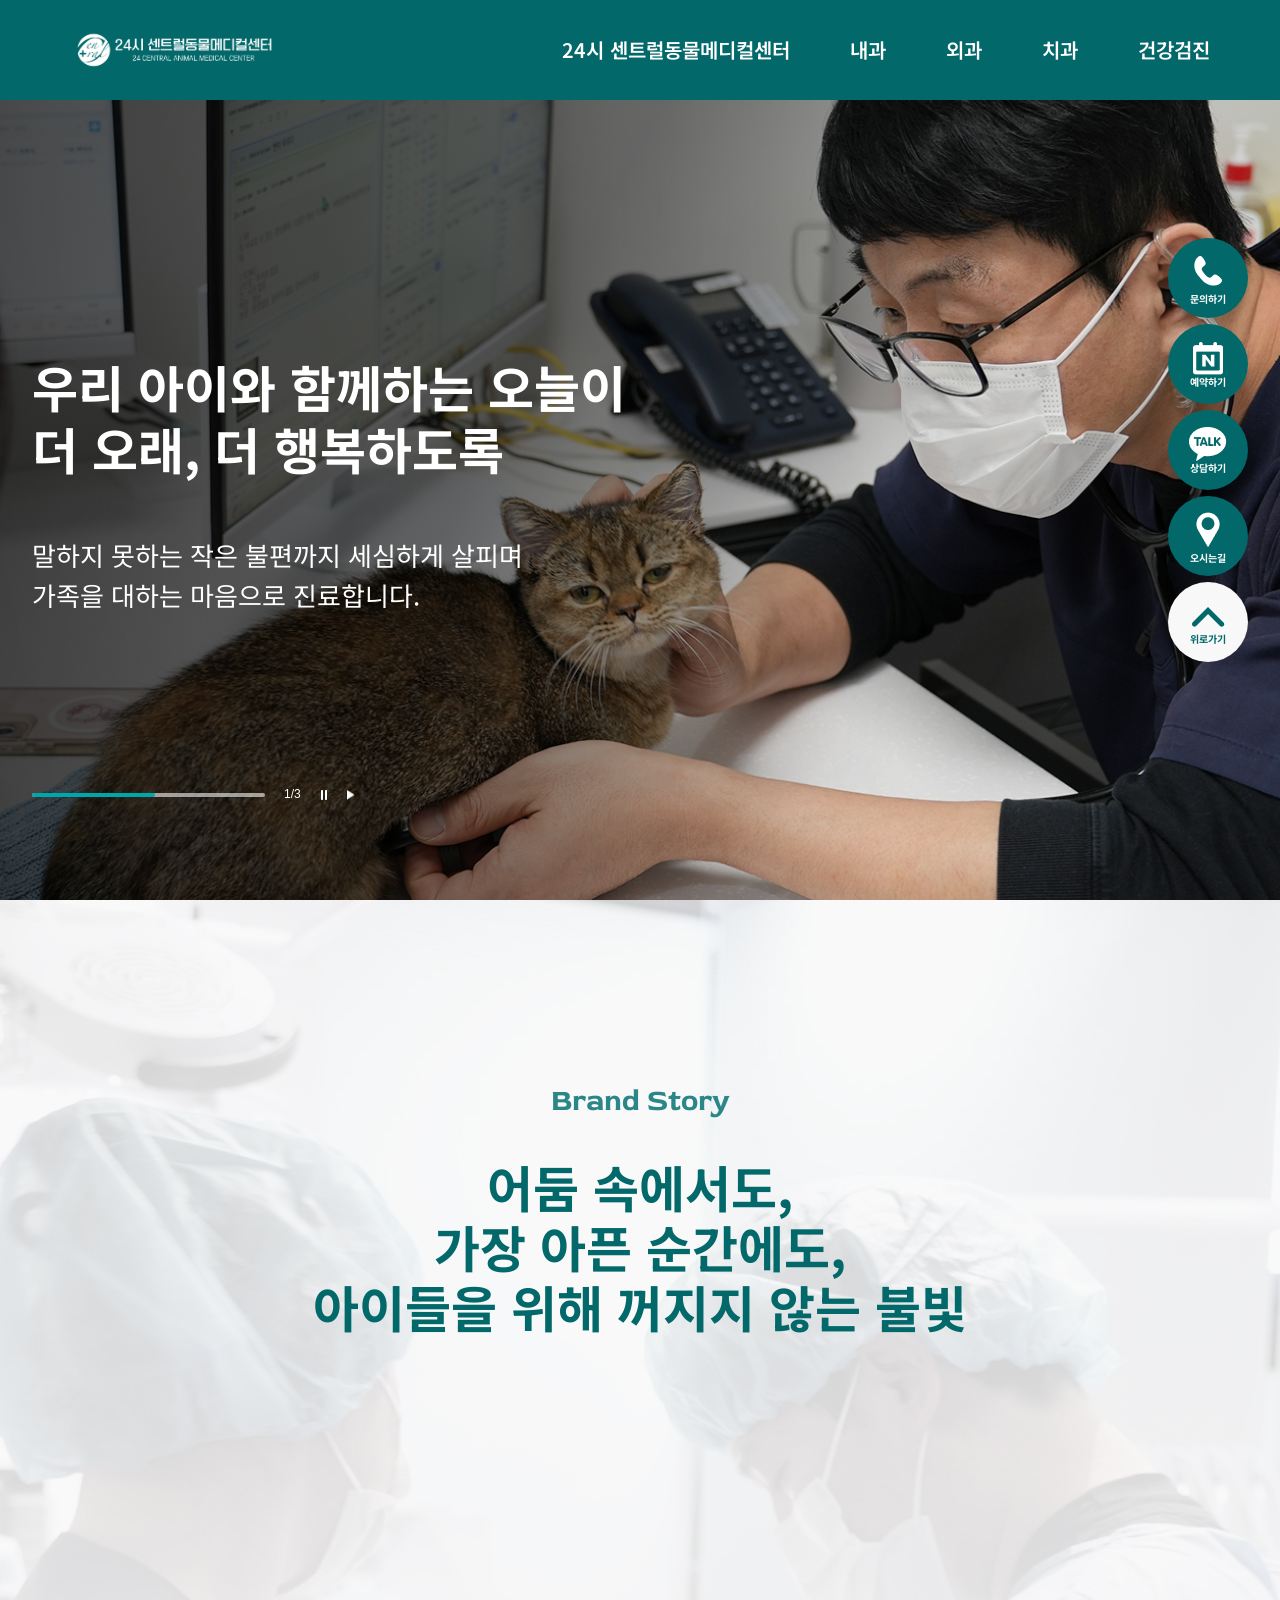
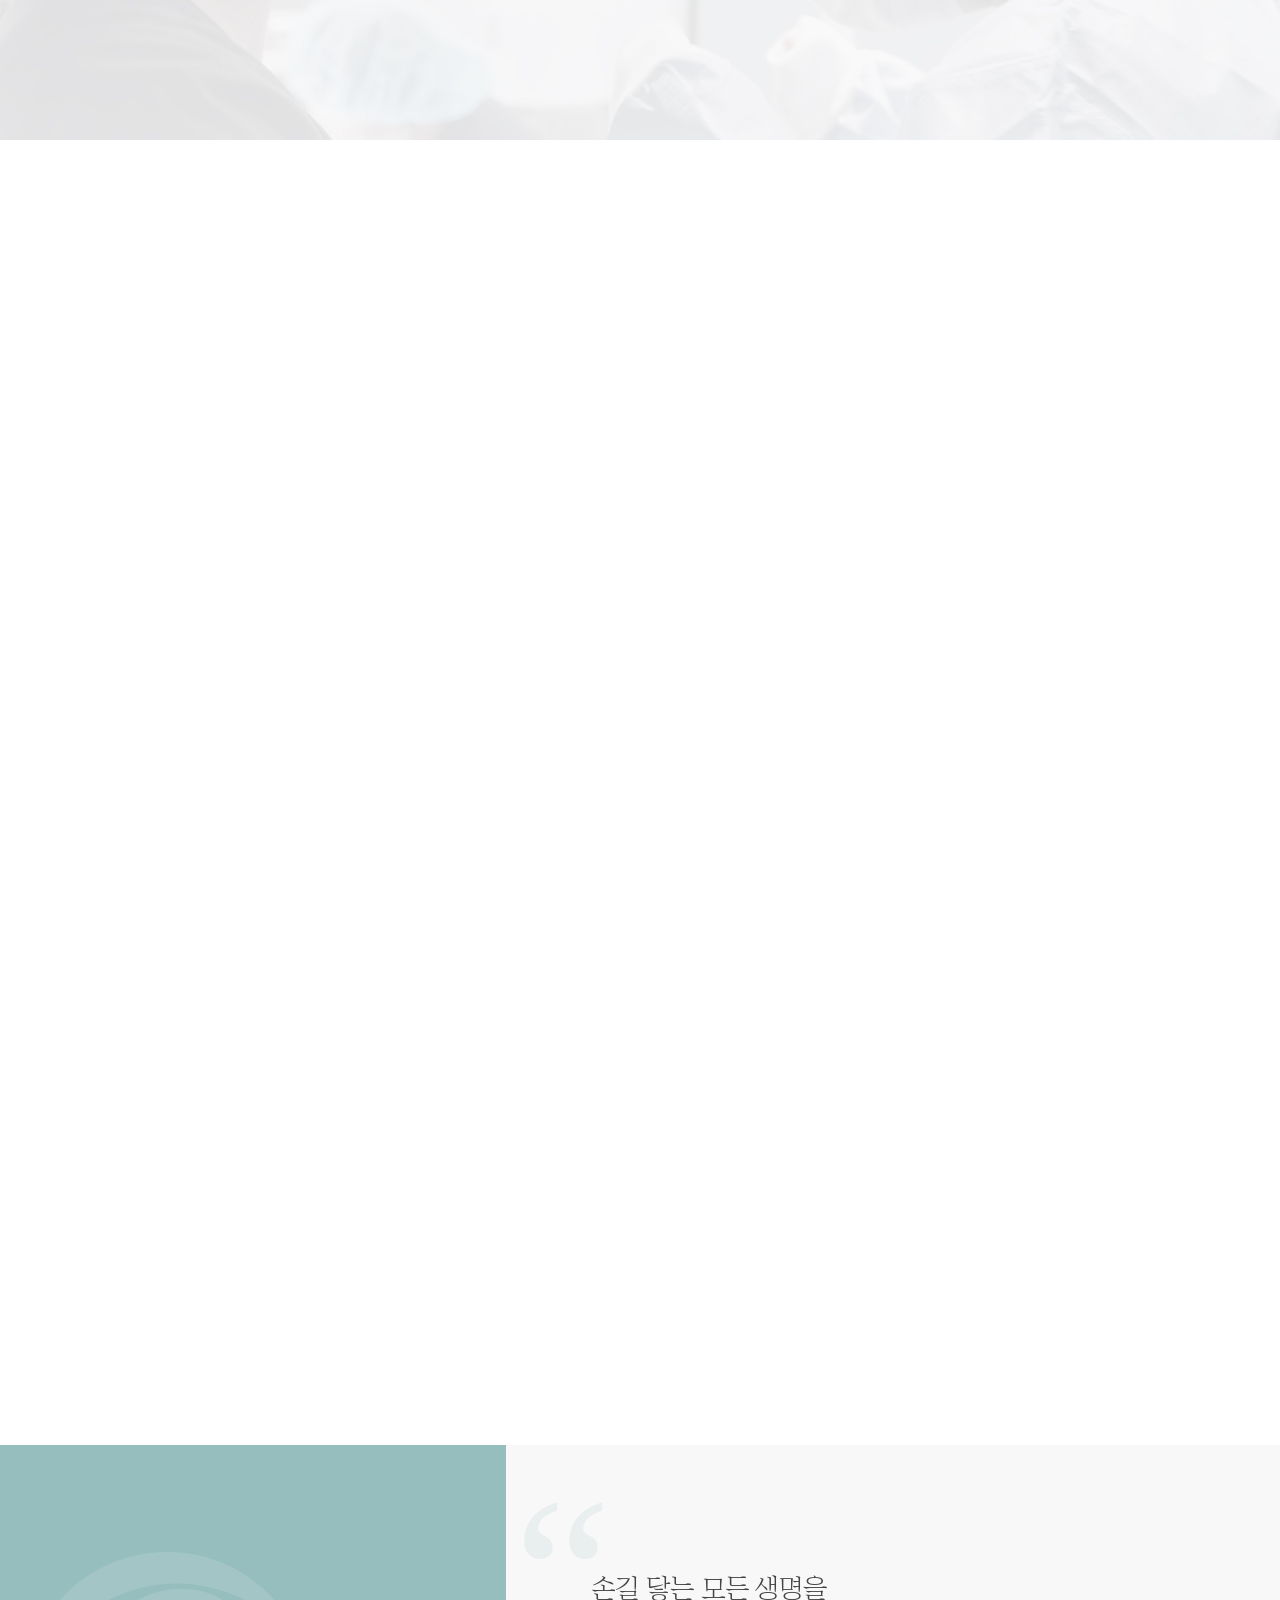
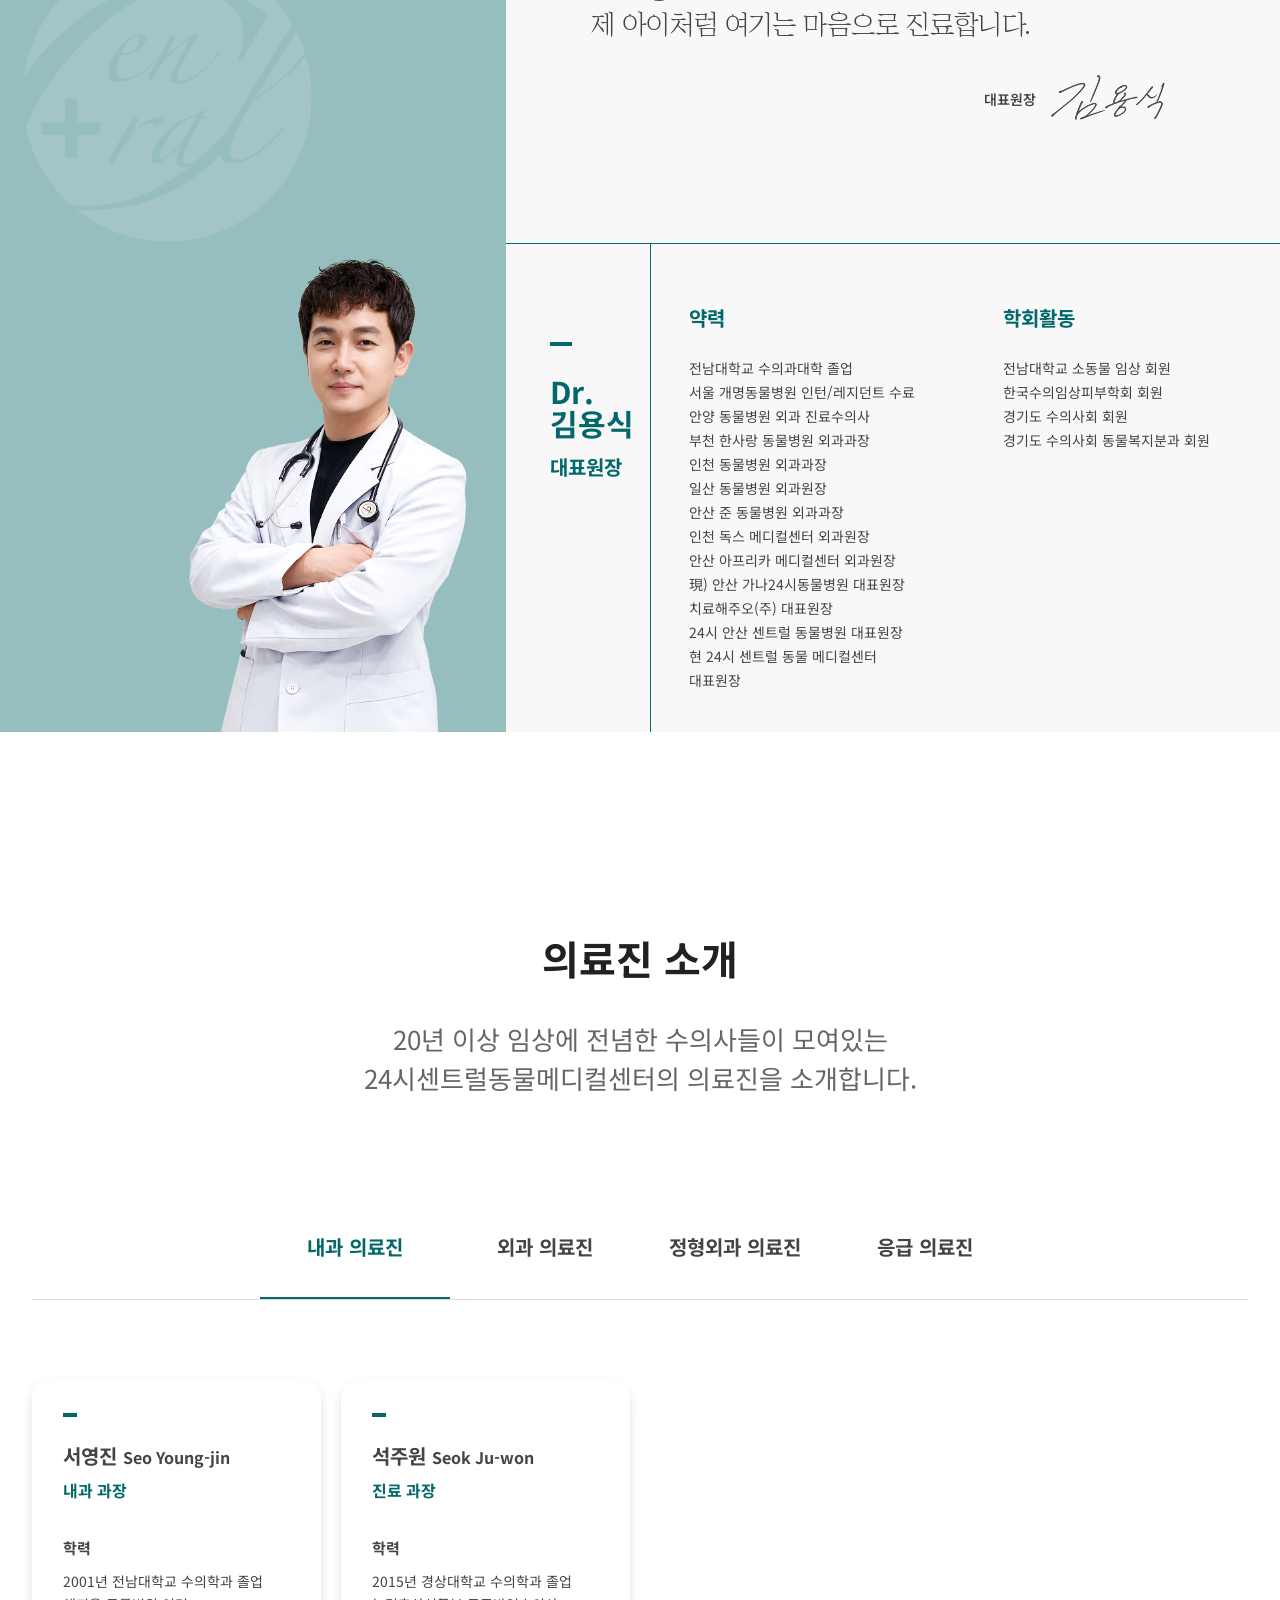
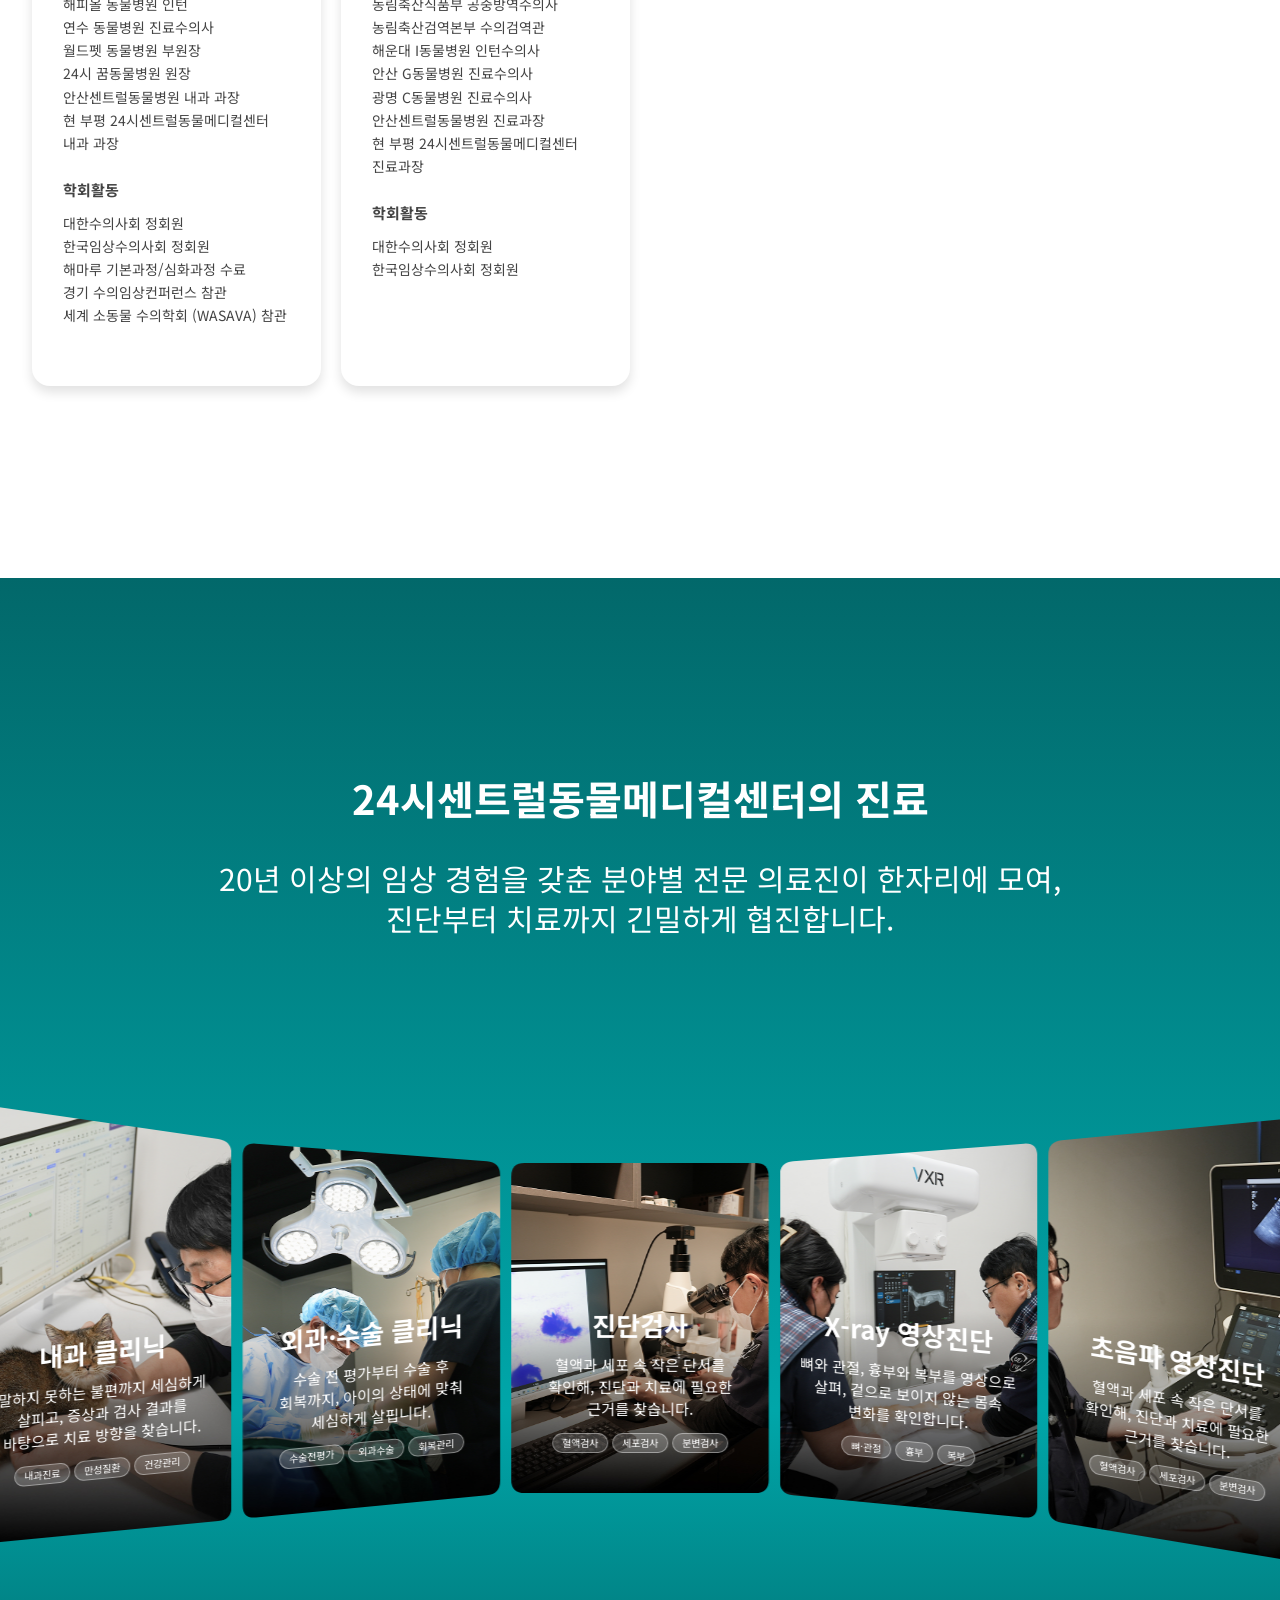
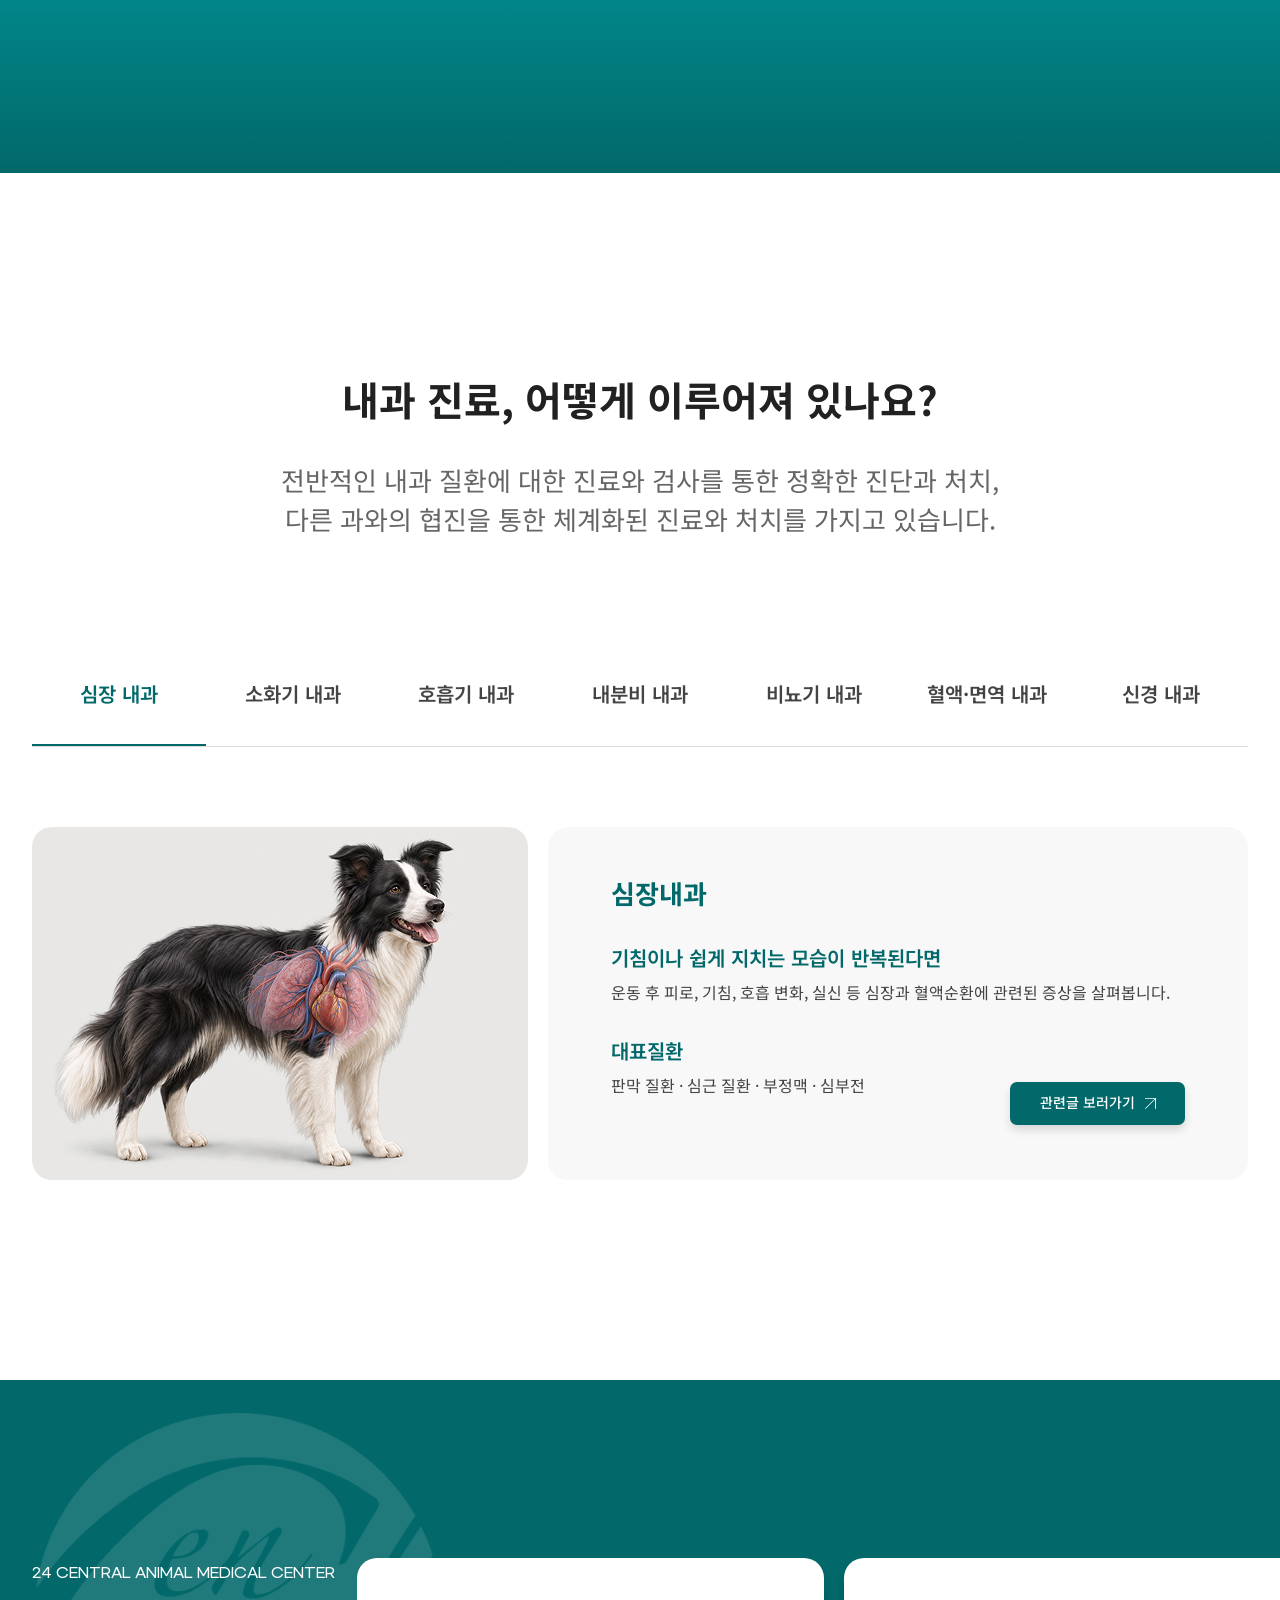
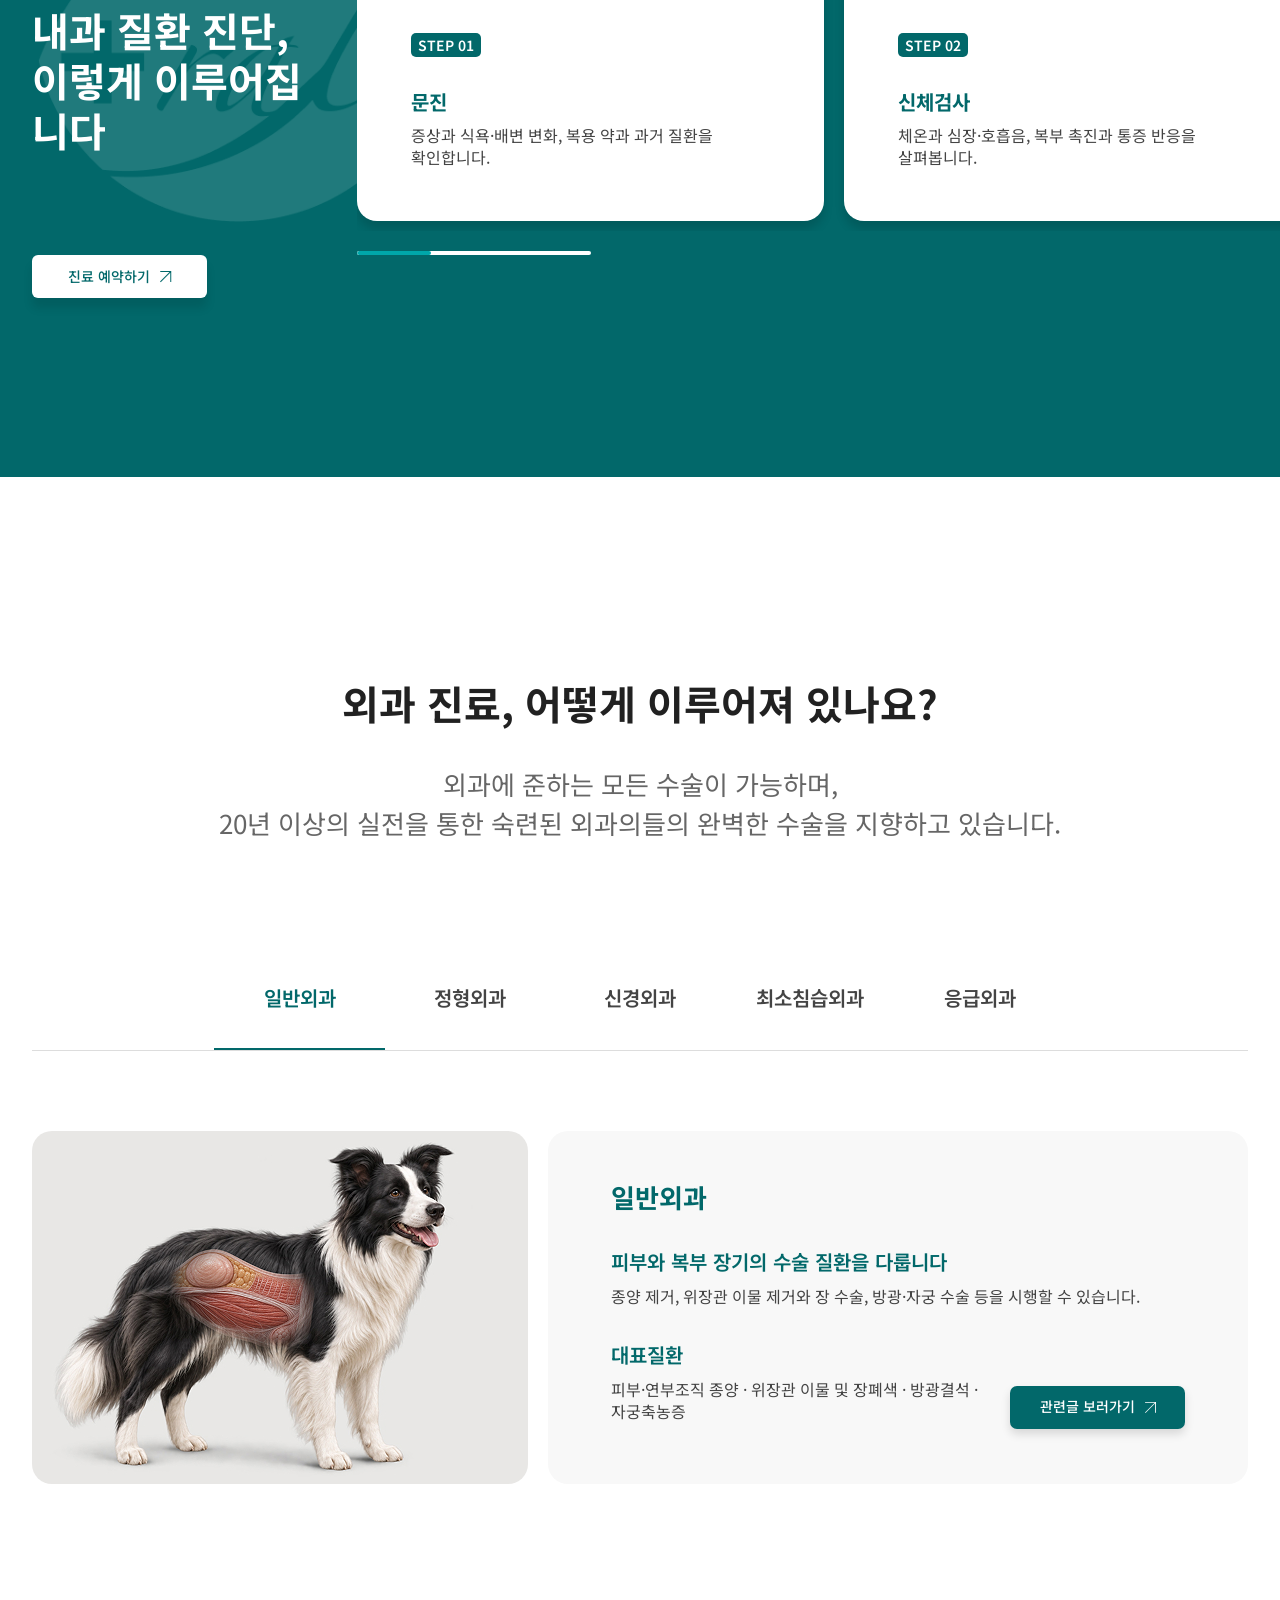
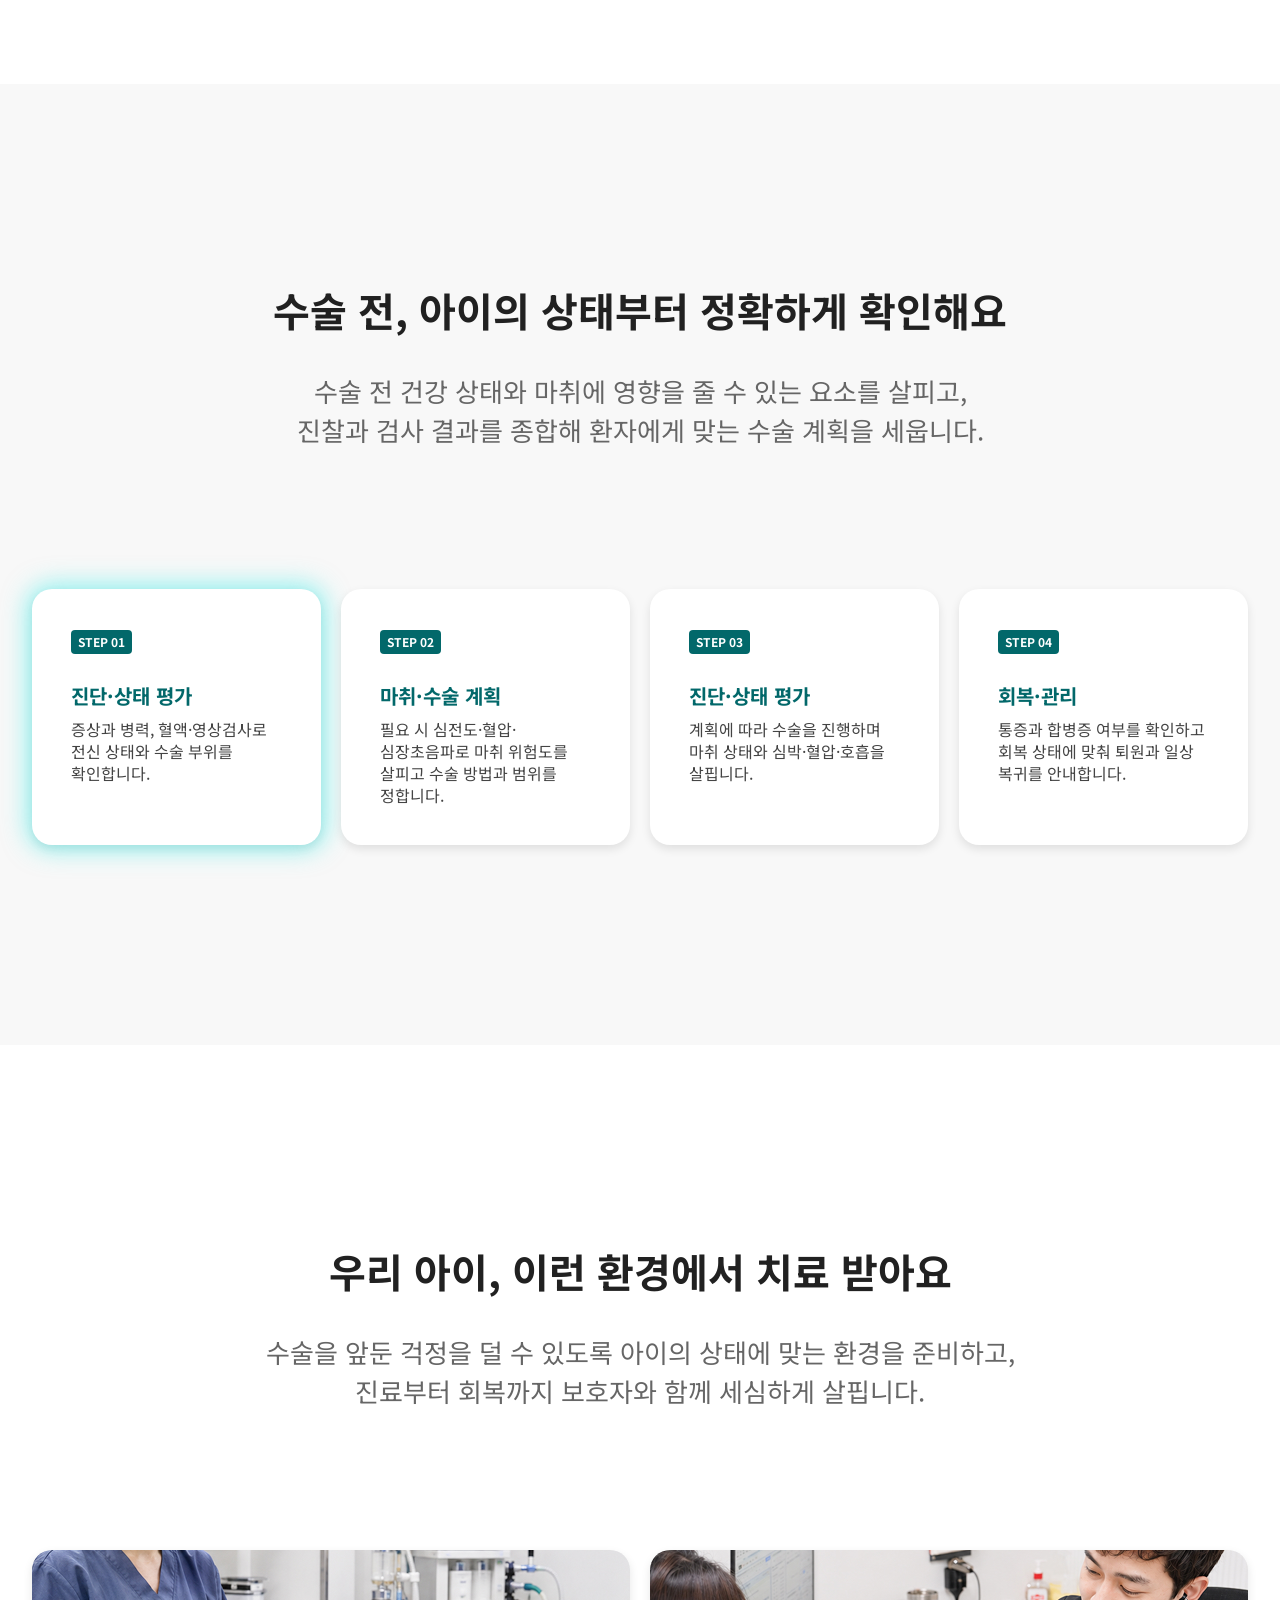
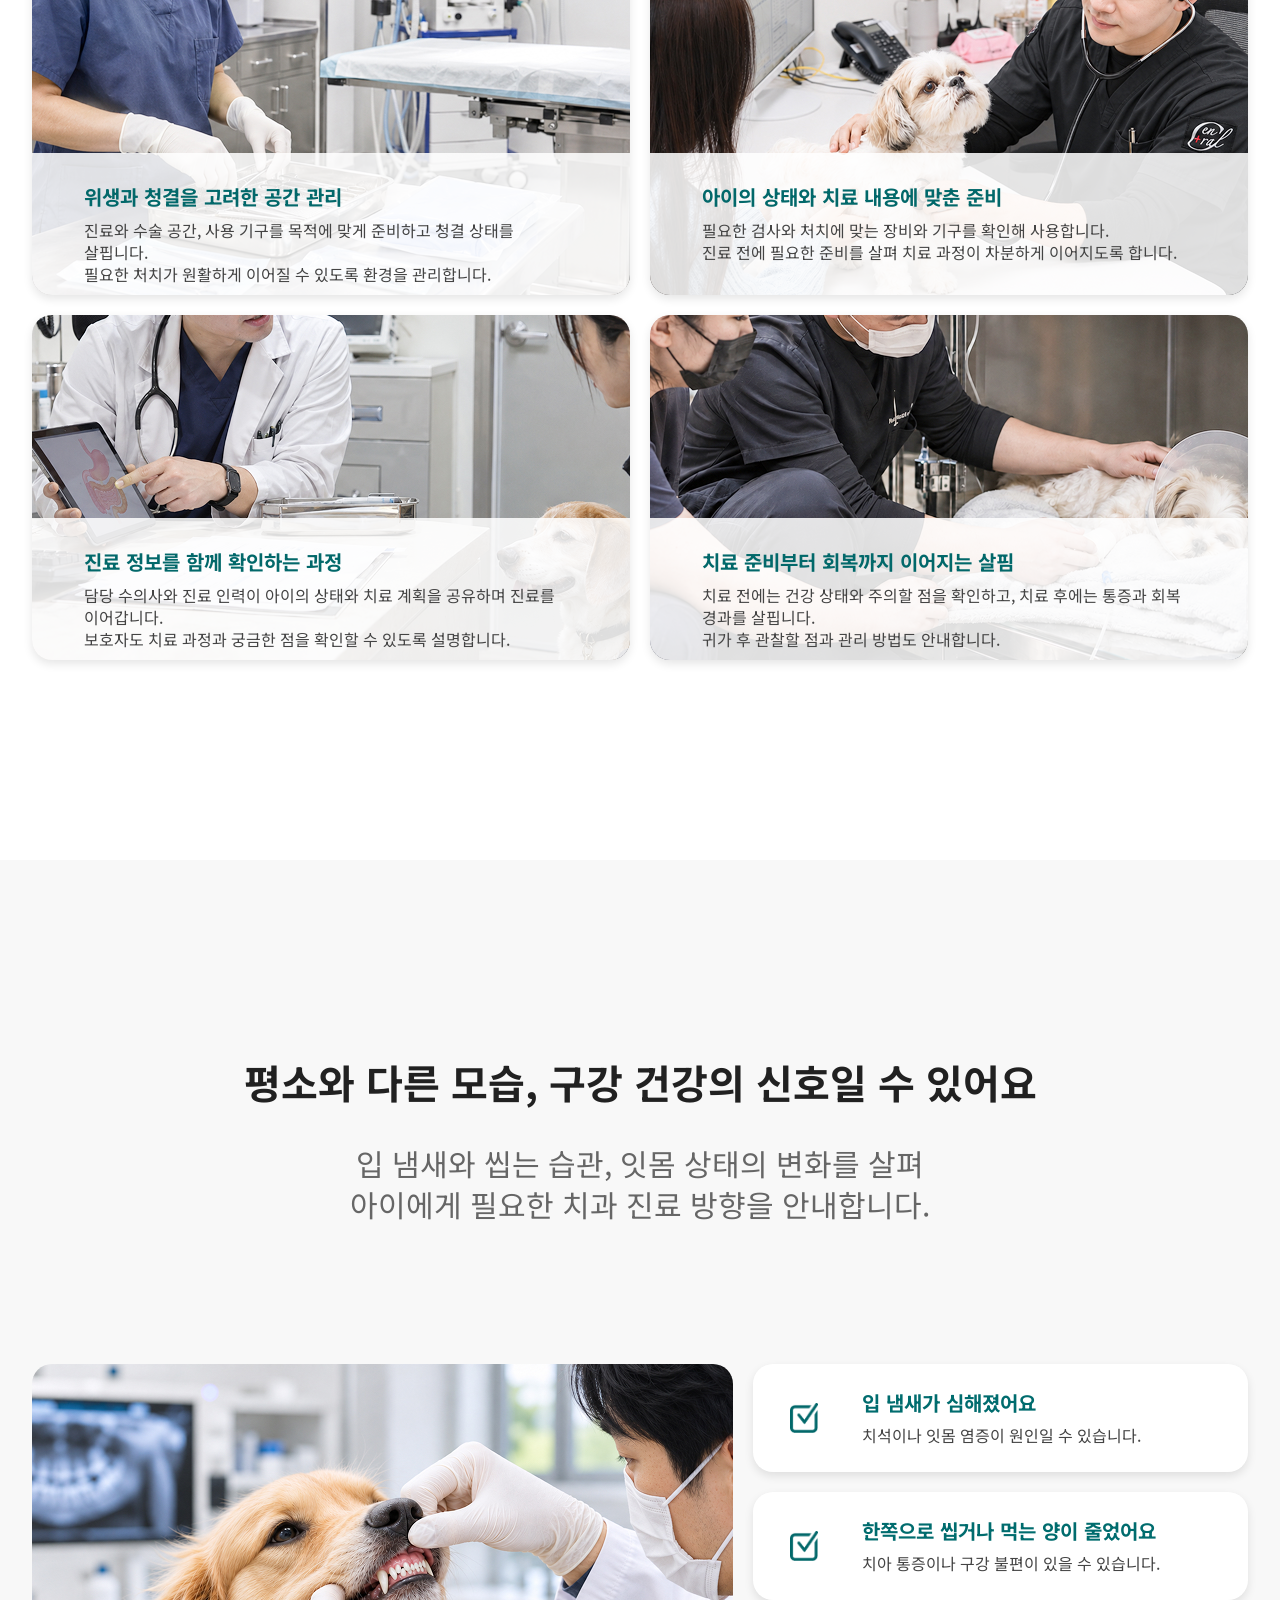
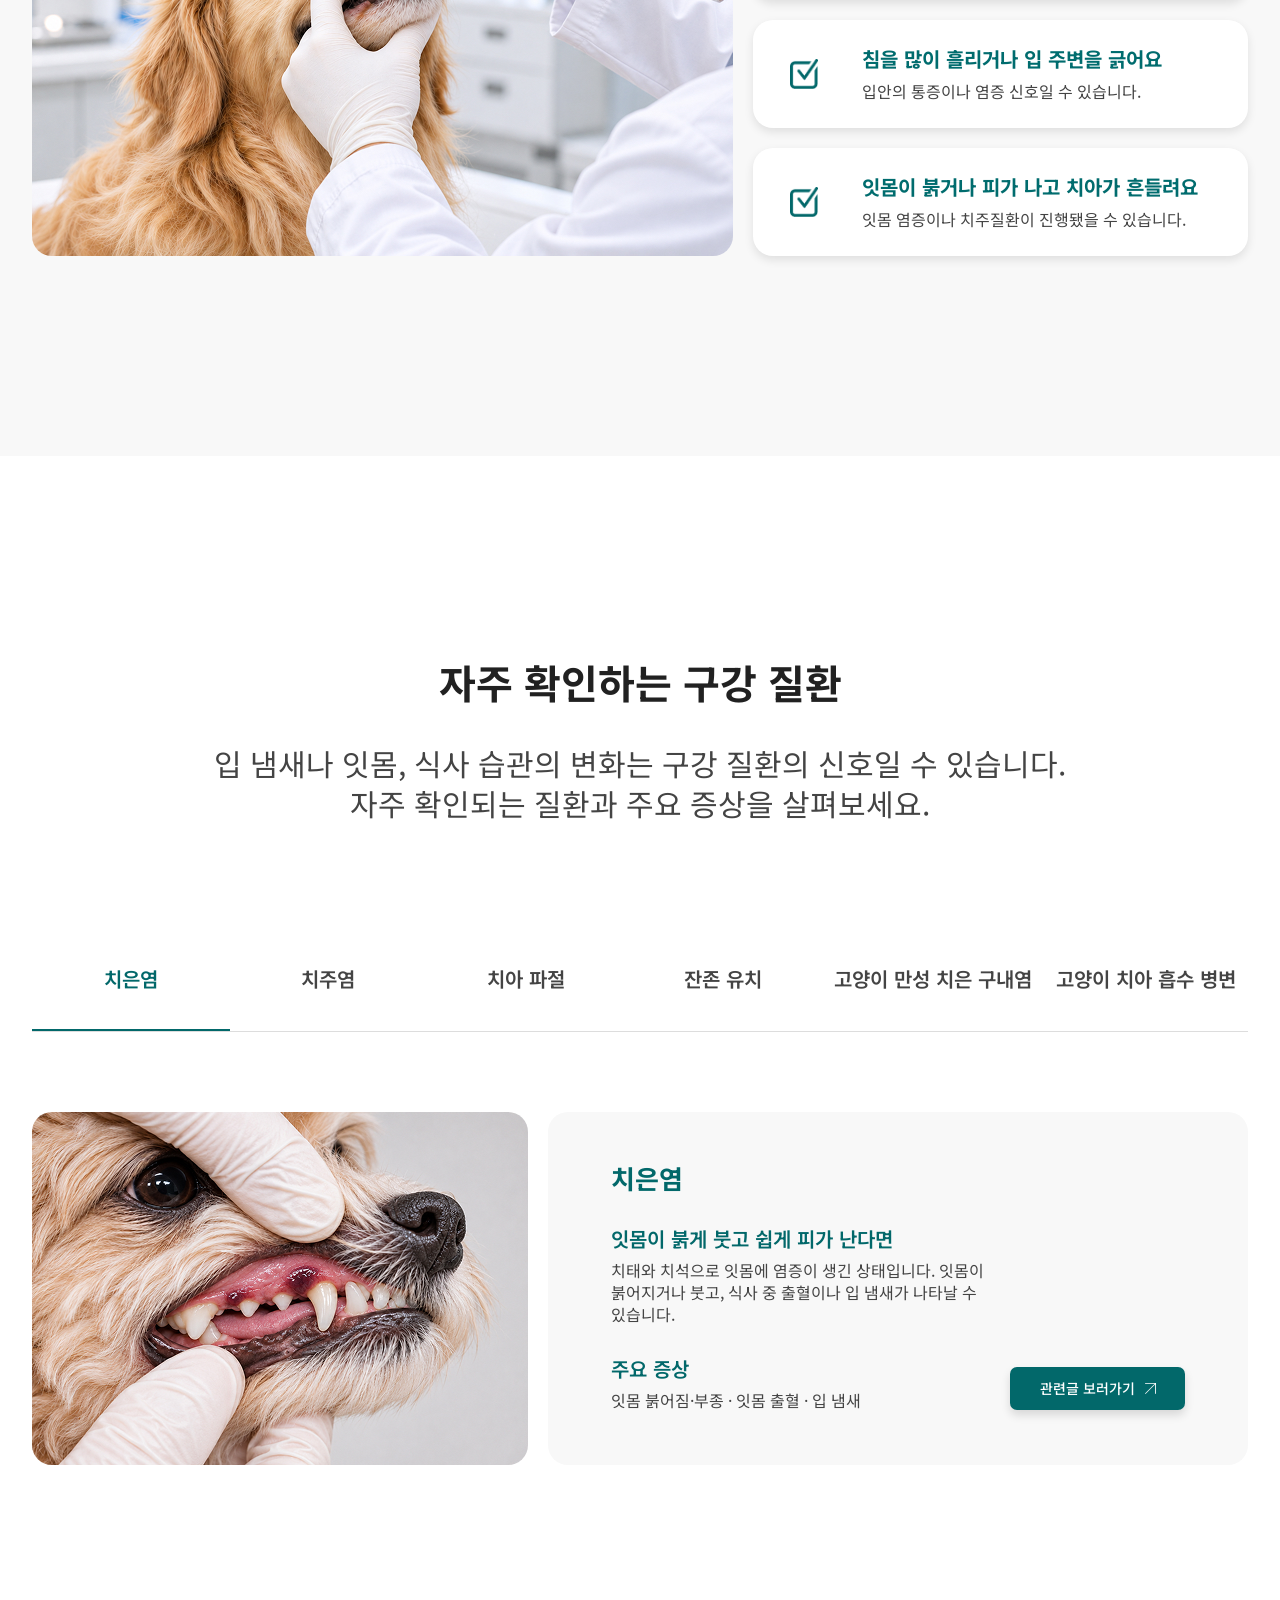
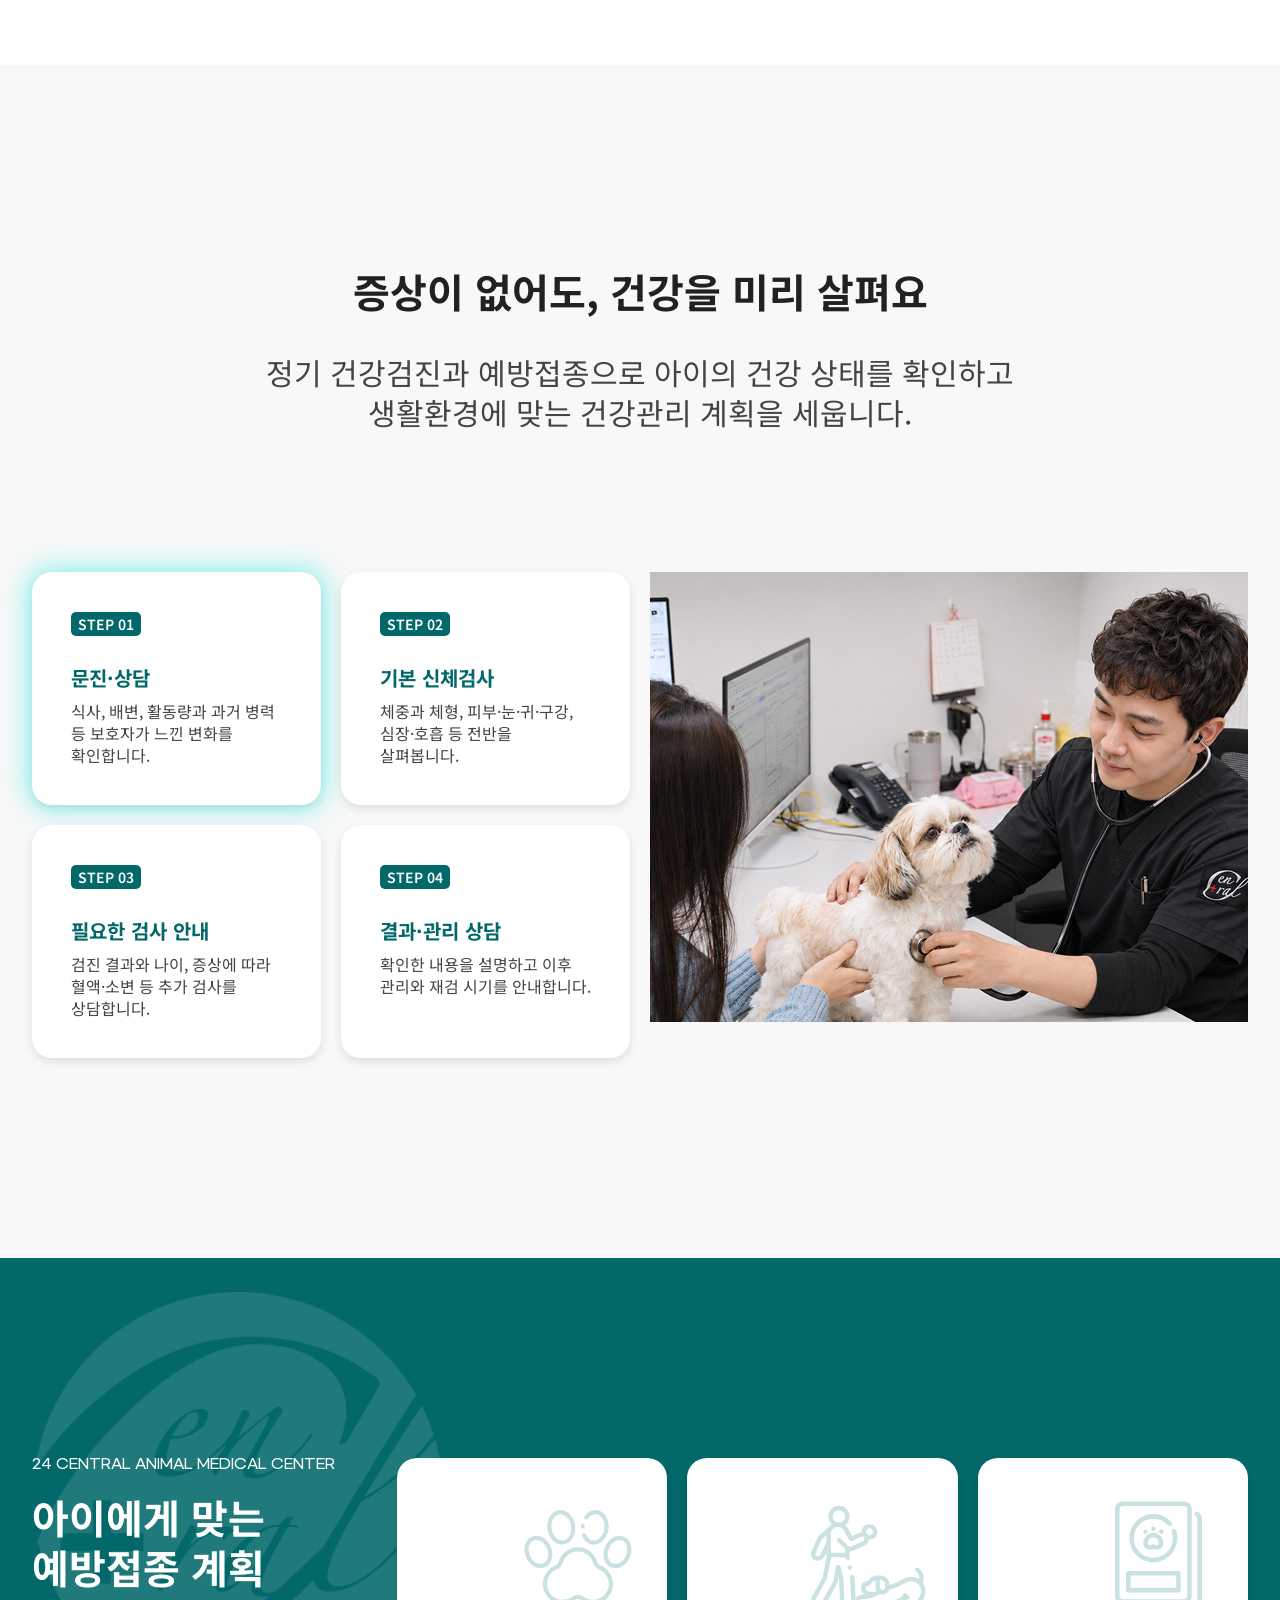
==== commit 12bbf5f5: "Enable mouse dragging for mobile sliders" ====
--- a/index.html
+++ b/index.html
@@ -1,5 +1,5 @@
 <!doctype html>
-<html lang="ko"><head><meta charset="utf-8"><meta name="viewport" content="width=device-width,initial-scale=1,viewport-fit=cover"><title>24시센트럴동물메디컬센터 | 인천 부평 24시 동물병원</title><meta name="description" content="인천 부평구 대정로 50에 위치한 24시센트럴동물메디컬센터. 내과·외과·치과·건강검진과 24시간 응급 진료, 네이버 예약 및 오시는 길을 안내합니다."><meta name="robots" content="index,follow"><meta property="og:type" content="website"><meta property="og:locale" content="ko_KR"><meta property="og:site_name" content="24시센트럴동물메디컬센터"><meta property="og:title" content="24시센트럴동물메디컬센터 | 인천 부평 24시 동물병원"><meta property="og:description" content="인천 부평구 대정로 50에 위치한 24시센트럴동물메디컬센터. 내과·외과·치과·건강검진과 24시간 응급 진료, 네이버 예약 및 오시는 길을 안내합니다."><meta property="og:image" content="https://goddks7777-boop.github.io/central-animal-medical-preview/images/vis2.jpg"><meta property="og:image:type" content="image/jpeg"><meta property="og:image:width" content="1920"><meta property="og:image:height" content="789"><meta property="og:image:alt" content="24시센트럴동물메디컬센터 의료진의 수술 모습"><meta name="twitter:card" content="summary_large_image"><meta name="twitter:image" content="https://goddks7777-boop.github.io/central-animal-medical-preview/images/vis2.jpg"><meta name="twitter:image:alt" content="24시센트럴동물메디컬센터 의료진의 수술 모습"><meta name="twitter:title" content="24시센트럴동물메디컬센터 | 인천 부평 24시 동물병원"><meta name="twitter:description" content="인천 부평구 대정로 50에 위치한 24시센트럴동물메디컬센터. 내과·외과·치과·건강검진과 24시간 응급 진료, 네이버 예약 및 오시는 길을 안내합니다."><script type="application/ld+json">{"@context":"https://schema.org","@type":"VeterinaryCare","name":"24시센트럴동물메디컬센터","alternateName":"24시 센트럴동물메디컬센터","description":"인천 부평구 대정로 50에 위치한 24시센트럴동물메디컬센터. 내과·외과·치과·건강검진과 24시간 응급 진료, 네이버 예약 및 오시는 길을 안내합니다.","telephone":"+82-32-275-7582","address":{"@type":"PostalAddress","streetAddress":"대정로 50, 2층 201호~206호","addressLocality":"부평구","addressRegion":"인천광역시","addressCountry":"KR"},"hasMap":"https://map.naver.com/p/entry/place/2013424204","sameAs":["https://map.naver.com/p/entry/place/2013424204","https://blog.naver.com/24h_centralamc"]}</script><link rel="stylesheet" href="style.css?v=contact-hover-35"></head><body id="top">
+<html lang="ko"><head><meta charset="utf-8"><meta name="viewport" content="width=device-width,initial-scale=1,viewport-fit=cover"><title>24시센트럴동물메디컬센터 | 인천 부평 24시 동물병원</title><meta name="description" content="인천 부평구 대정로 50에 위치한 24시센트럴동물메디컬센터. 내과·외과·치과·건강검진과 24시간 응급 진료, 네이버 예약 및 오시는 길을 안내합니다."><meta name="robots" content="index,follow"><meta property="og:type" content="website"><meta property="og:locale" content="ko_KR"><meta property="og:site_name" content="24시센트럴동물메디컬센터"><meta property="og:title" content="24시센트럴동물메디컬센터 | 인천 부평 24시 동물병원"><meta property="og:description" content="인천 부평구 대정로 50에 위치한 24시센트럴동물메디컬센터. 내과·외과·치과·건강검진과 24시간 응급 진료, 네이버 예약 및 오시는 길을 안내합니다."><meta property="og:image" content="https://goddks7777-boop.github.io/central-animal-medical-preview/images/vis2.jpg"><meta property="og:image:type" content="image/jpeg"><meta property="og:image:width" content="1920"><meta property="og:image:height" content="789"><meta property="og:image:alt" content="24시센트럴동물메디컬센터 의료진의 수술 모습"><meta name="twitter:card" content="summary_large_image"><meta name="twitter:image" content="https://goddks7777-boop.github.io/central-animal-medical-preview/images/vis2.jpg"><meta name="twitter:image:alt" content="24시센트럴동물메디컬센터 의료진의 수술 모습"><meta name="twitter:title" content="24시센트럴동물메디컬센터 | 인천 부평 24시 동물병원"><meta name="twitter:description" content="인천 부평구 대정로 50에 위치한 24시센트럴동물메디컬센터. 내과·외과·치과·건강검진과 24시간 응급 진료, 네이버 예약 및 오시는 길을 안내합니다."><script type="application/ld+json">{"@context":"https://schema.org","@type":"VeterinaryCare","name":"24시센트럴동물메디컬센터","alternateName":"24시 센트럴동물메디컬센터","description":"인천 부평구 대정로 50에 위치한 24시센트럴동물메디컬센터. 내과·외과·치과·건강검진과 24시간 응급 진료, 네이버 예약 및 오시는 길을 안내합니다.","telephone":"+82-32-275-7582","address":{"@type":"PostalAddress","streetAddress":"대정로 50, 2층 201호~206호","addressLocality":"부평구","addressRegion":"인천광역시","addressCountry":"KR"},"hasMap":"https://map.naver.com/p/entry/place/2013424204","sameAs":["https://map.naver.com/p/entry/place/2013424204","https://blog.naver.com/24h_centralamc"]}</script><link rel="stylesheet" href="style.css?v=mobile-mouse-drag-36"></head><body id="top">
 <header><a href="#top"><img src="images/logo.png" alt="24시 센트럴동물메디컬센터"></a><button class="menu" aria-label="메뉴 열기" aria-expanded="false">☰</button><nav><a href="#story">24시 센트럴동물메디컬센터</a><a href="#internal">내과</a><a href="#surgery">외과</a><a href="#dental">치과</a><a href="#checkup">건강검진</a></nav></header>
 <main><div class="story-sequence"><section class="visual hero" aria-label="메인 비주얼" aria-roledescription="슬라이드">
   <div class="hero-slide hero-slide-1 is-active" role="group" aria-label="1 / 3" aria-hidden="false"><div class="wrap"><h1>우리 아이와 함께하는 오늘이<br>더 오래, 더 행복하도록</h1><p>말하지 못하는 작은 불편까지 세심하게 살피며<br>가족을 대하는 마음으로 진료합니다.</p></div></div>
@@ -187,4 +187,4 @@
       <div class="location-meta"><div class="location-social" aria-label="소셜 채널"><img src="images/f_icon_1.png" alt="카카오톡"><a href="https://blog.naver.com/24h_centralamc" target="_blank" rel="noopener noreferrer" aria-label="네이버 블로그 새 창 열기"><img src="images/f_icon_2.png" alt=""></a><a href="https://www.instagram.com/p/DfysJZFEuLK" target="_blank" rel="noopener noreferrer" aria-label="인스타그램 게시물 새 창 열기"><img src="images/f_icon_3.png" alt=""></a><img src="images/f_icon_4.png" alt="유튜브"></div><p>COPYRIGHT © 2026 24시센트럴동물메디컬센터.<br>ALL RIGHTS RESERVED.<br>Designed by. 오늘의브랜딩</p></div>
     </div>
   </div>
-</footer><script src="app.js?v=panorama-center-8"></script></body></html>
+</footer><script src="app.js?v=mobile-mouse-drag-9"></script></body></html>
--- a/style.css
+++ b/style.css
@@ -803,6 +803,9 @@
   #location .location-phone-mobile{display:inline-flex;margin-top:0}
   #location .location-company p{word-break:keep-all;overflow-wrap:normal}
   #team .team-grid:not([hidden]),#equipment .equipment-grid{display:flex;gap:16px;overflow-x:auto;overscroll-behavior-x:contain;scroll-snap-type:x mandatory;scrollbar-width:none}
+  #team .team-grid,#equipment .equipment-grid,#equipment .equipment-grid .equipment-card-button{cursor:grab}
+  #team .team-grid.is-mouse-dragging,#equipment .equipment-grid.is-mouse-dragging{cursor:grabbing;user-select:none;scroll-snap-type:none}
+  #equipment .equipment-grid.is-mouse-dragging button{cursor:grabbing}
   #team .team-grid::-webkit-scrollbar,#equipment .equipment-grid::-webkit-scrollbar{display:none}
   #team .team-grid .team-card,#equipment .equipment-grid .equipment-card{flex:0 0 100%;min-width:0;scroll-snap-align:start}
   #team .team-grid{padding:0 2px 14px}
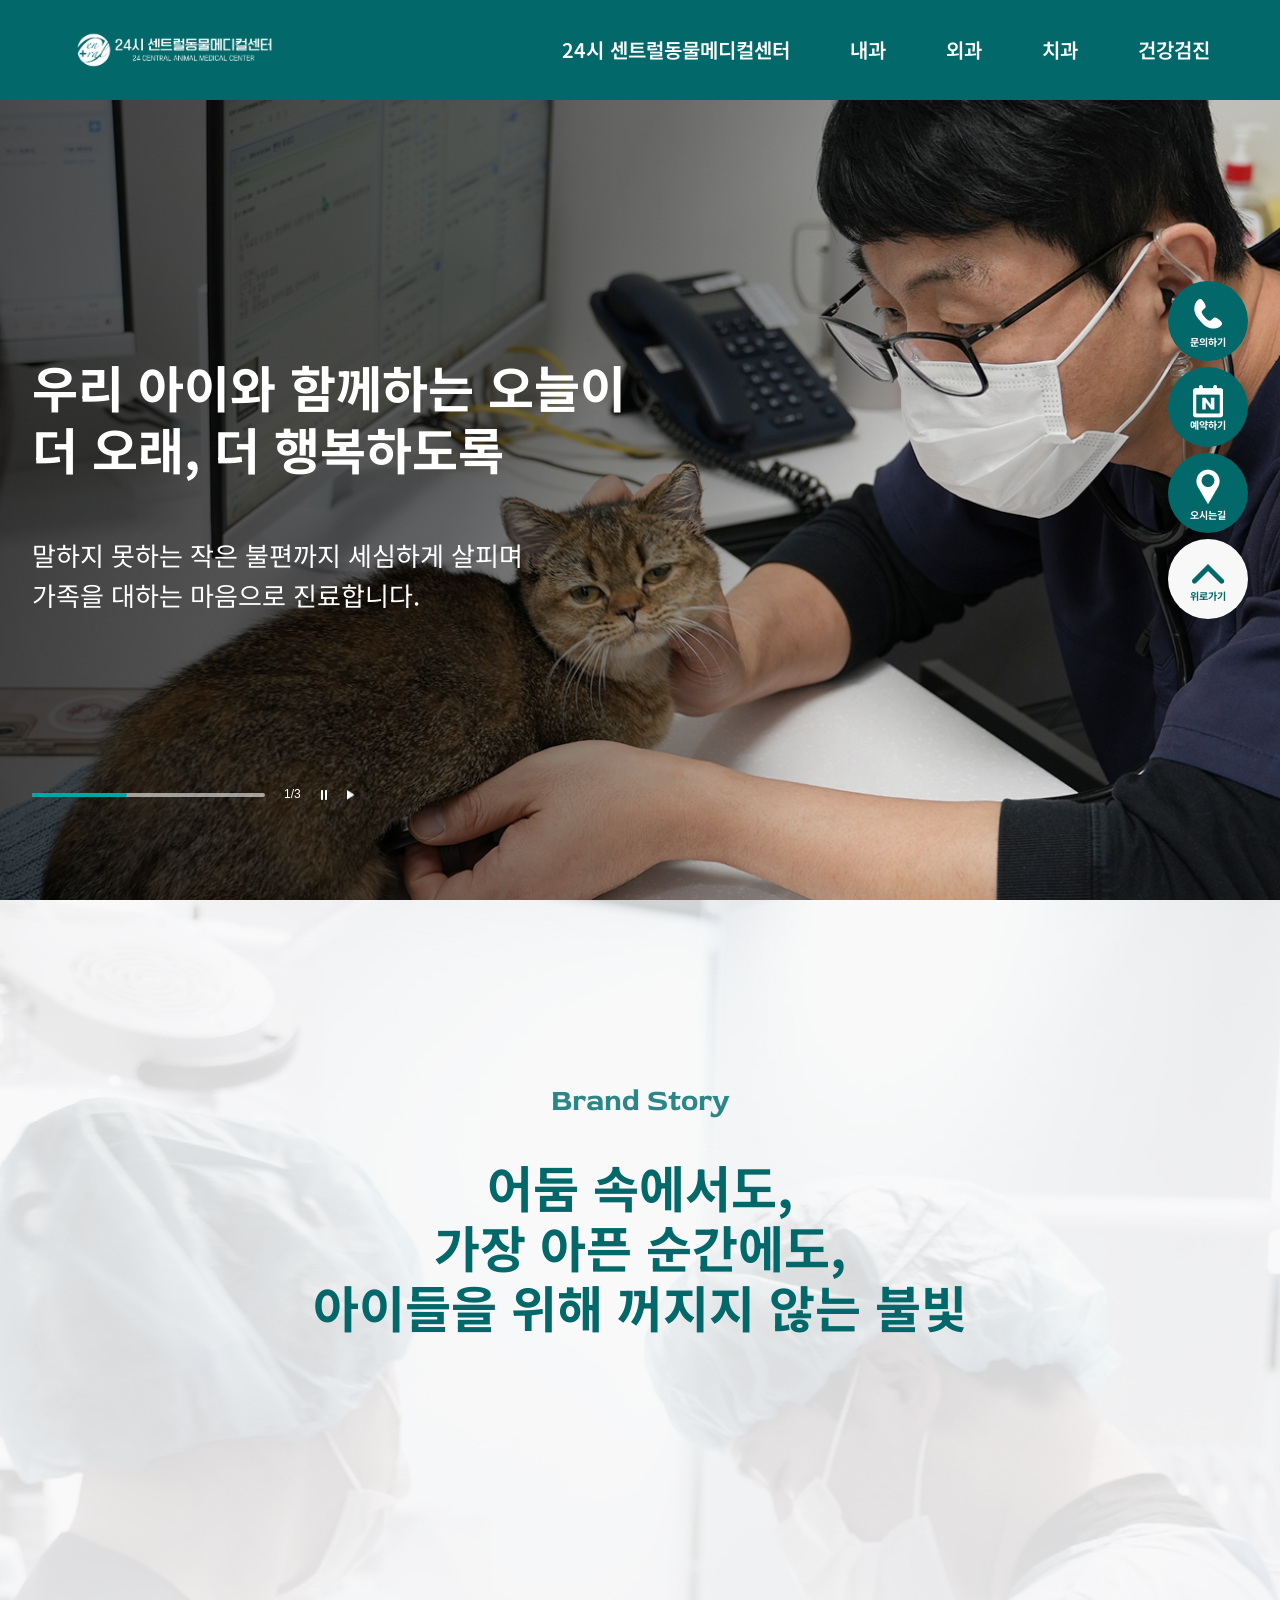
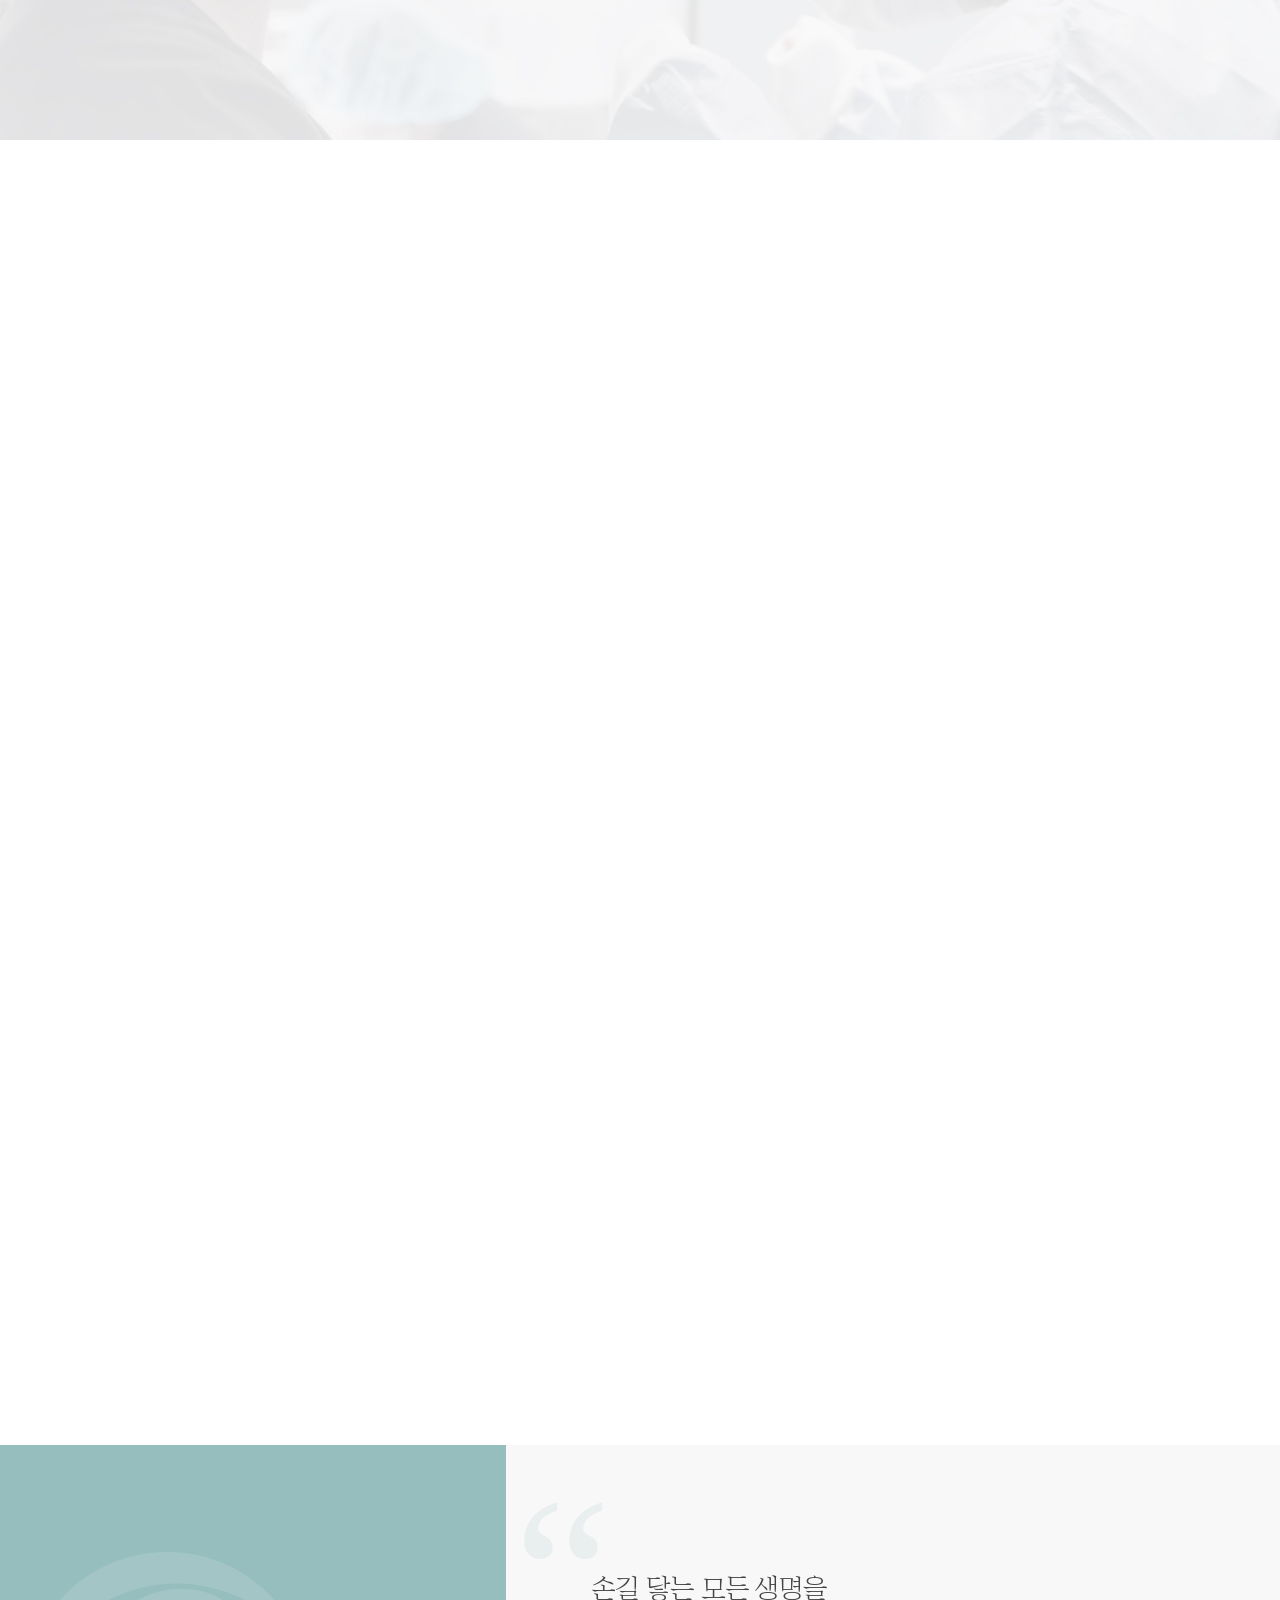
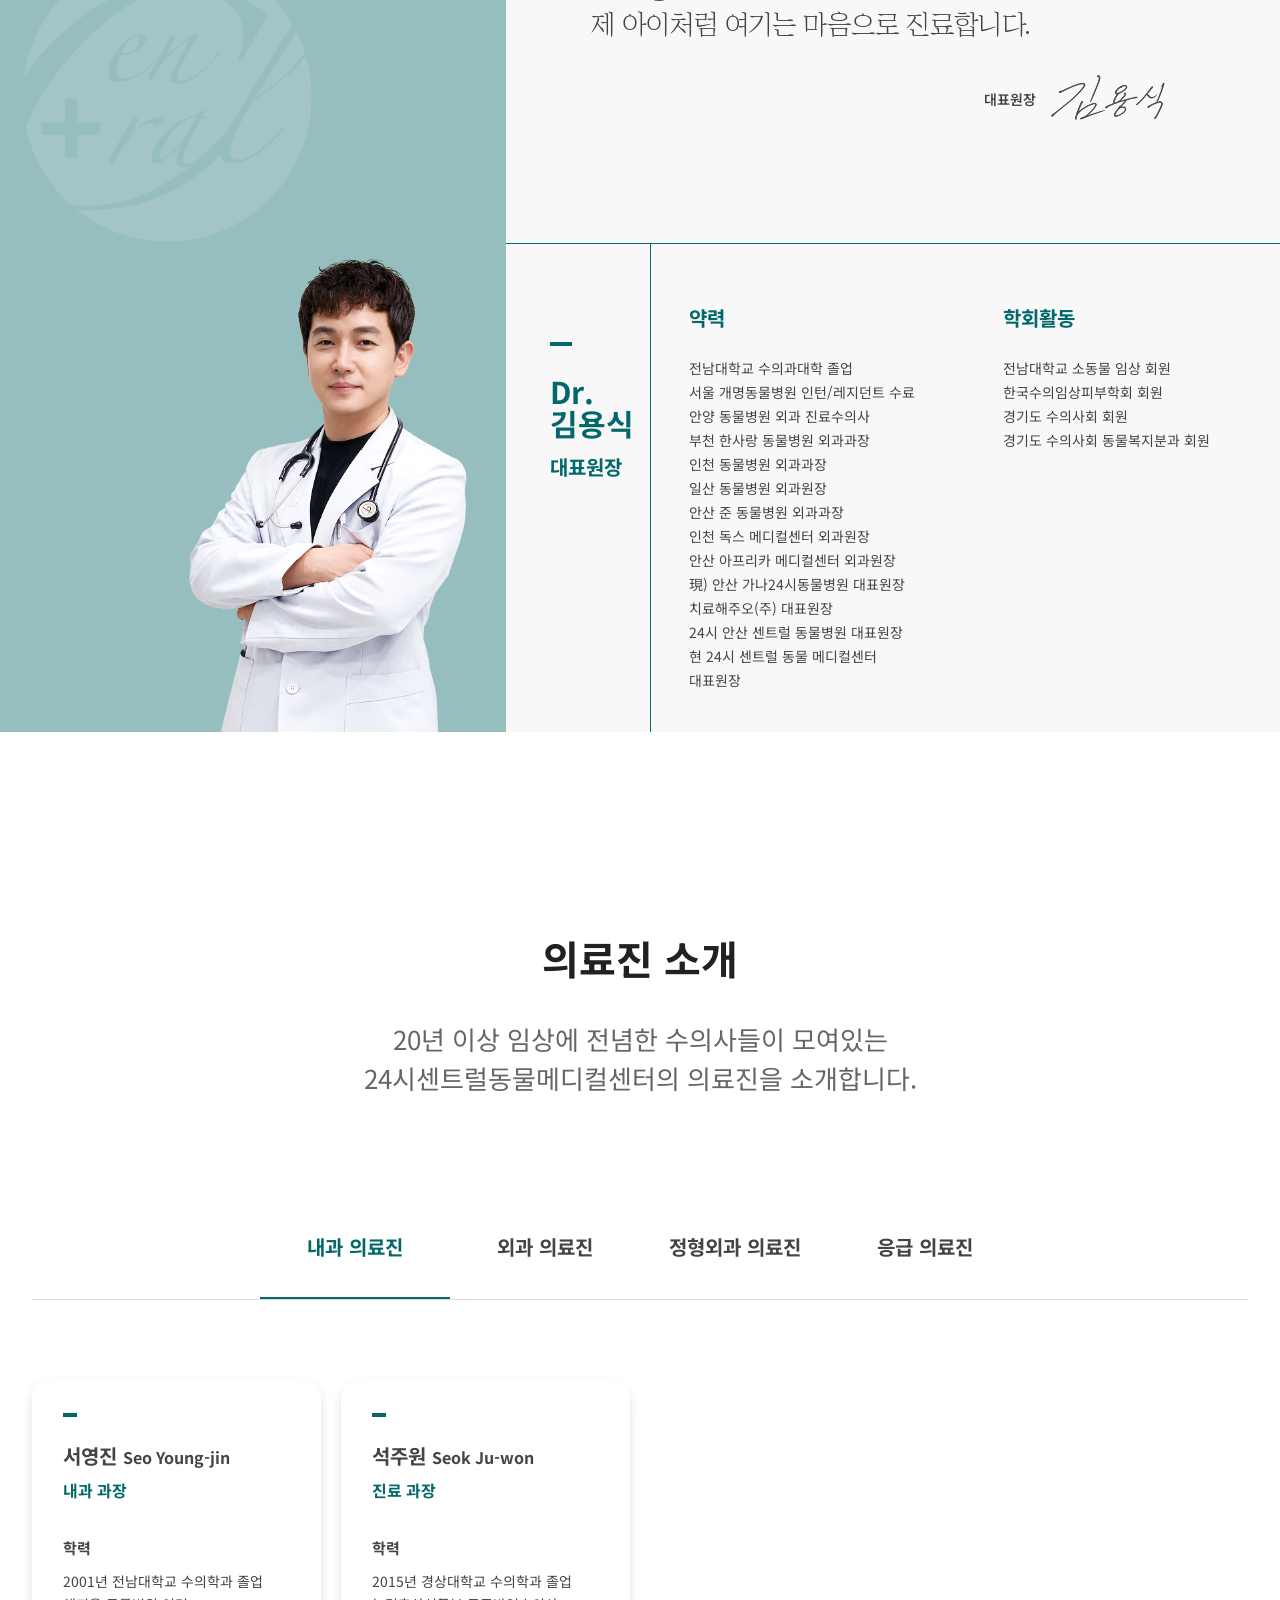
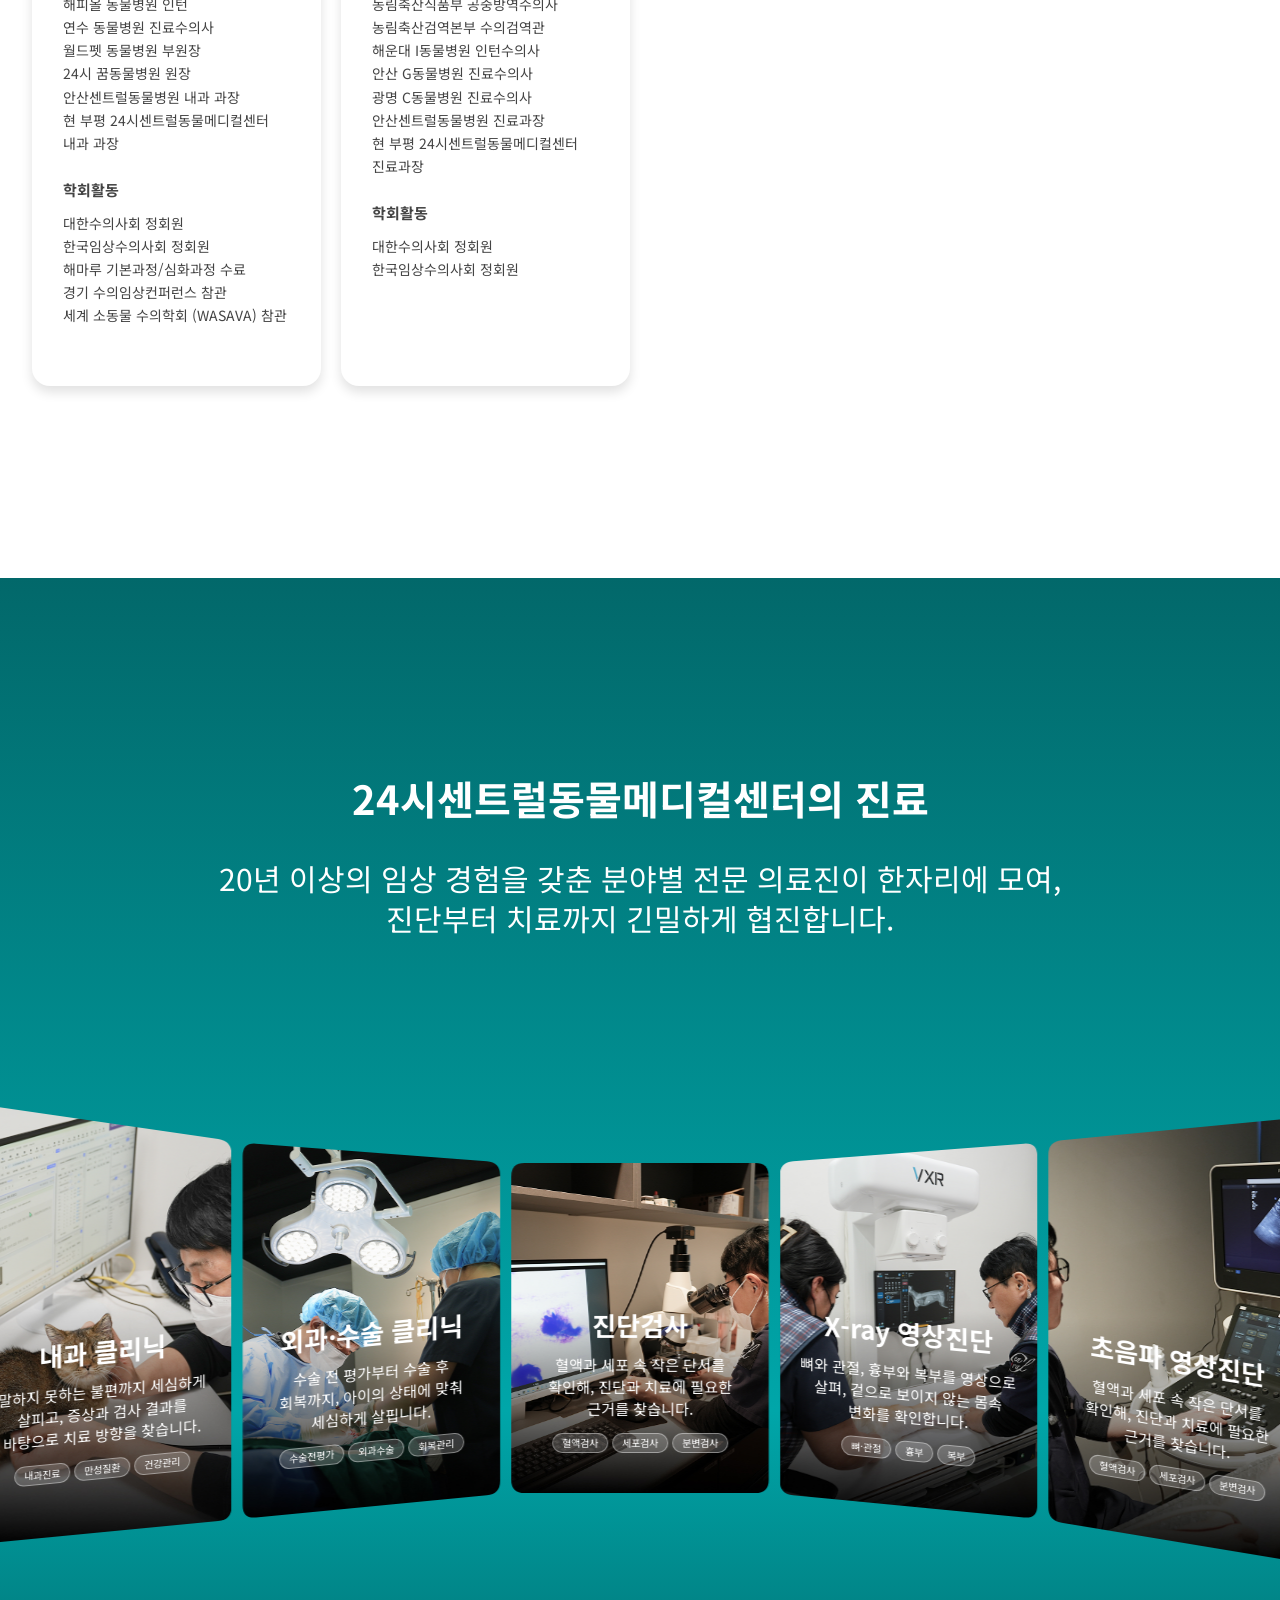
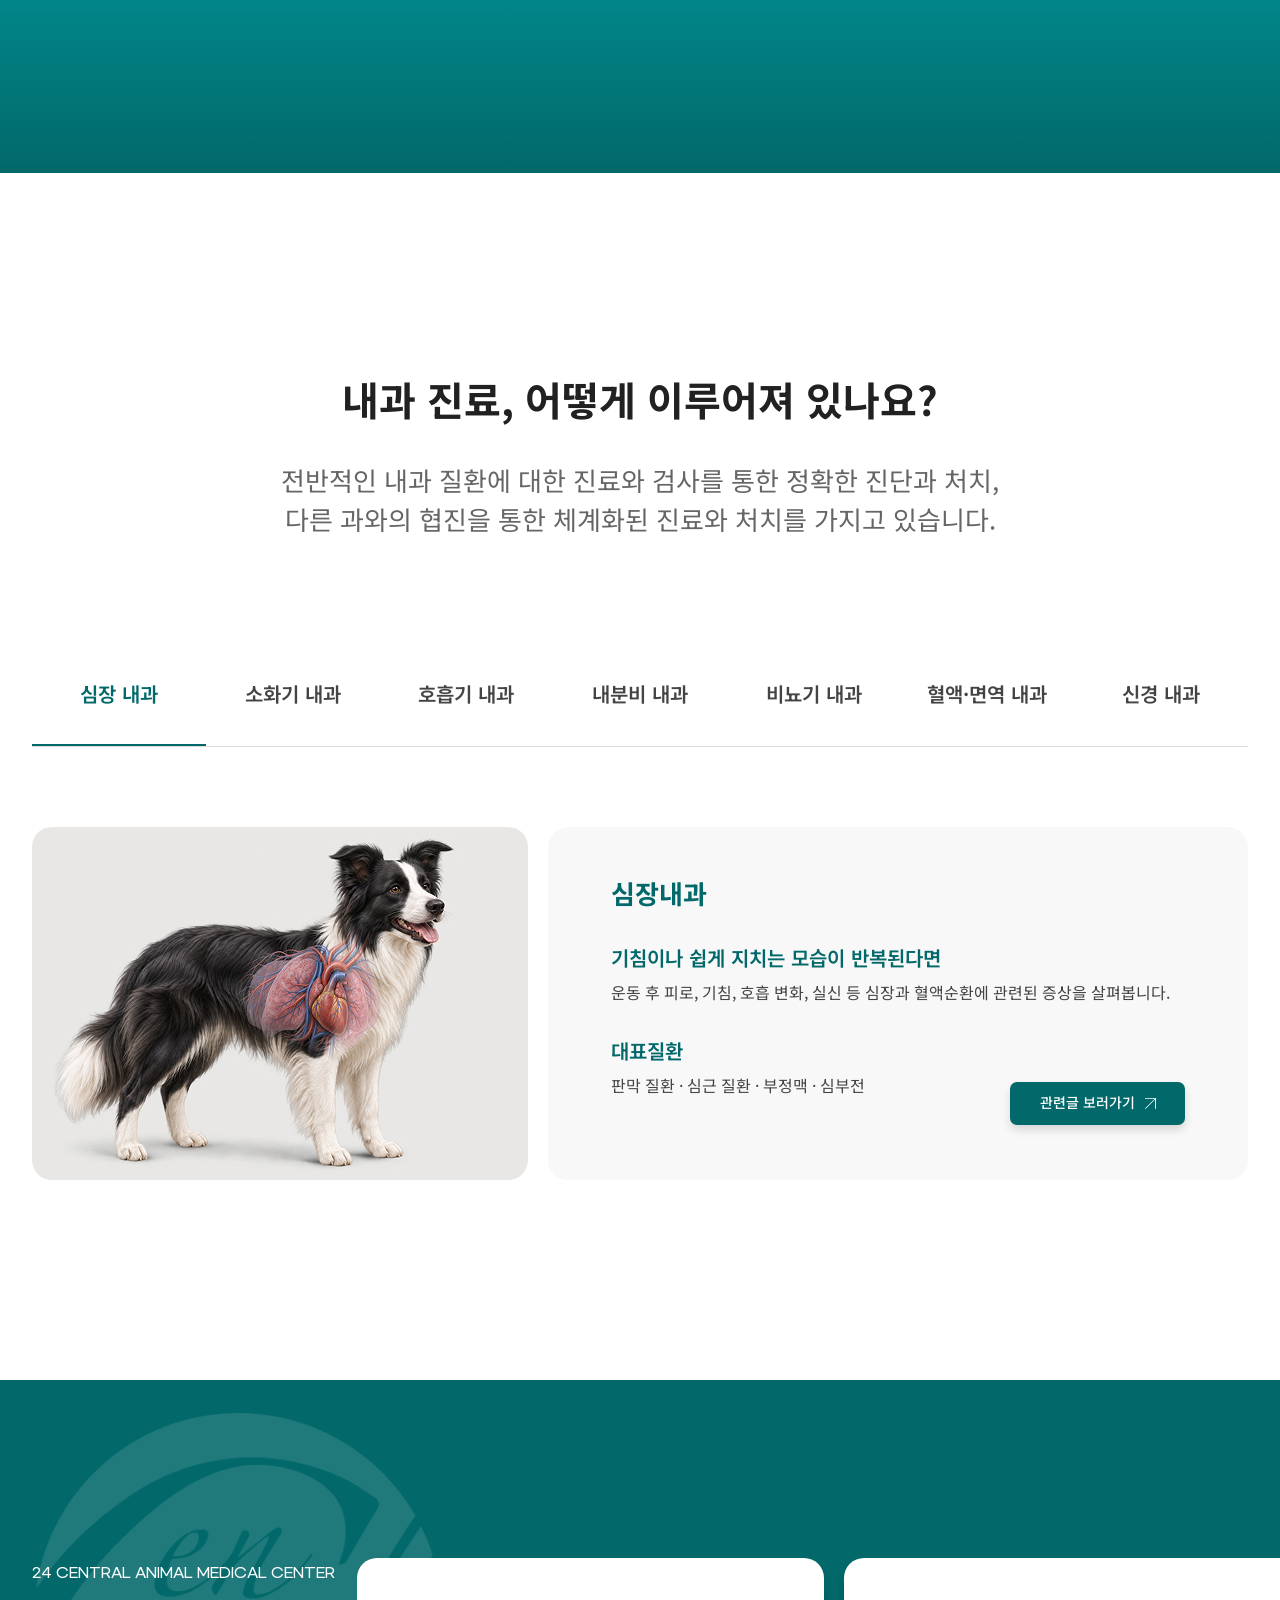
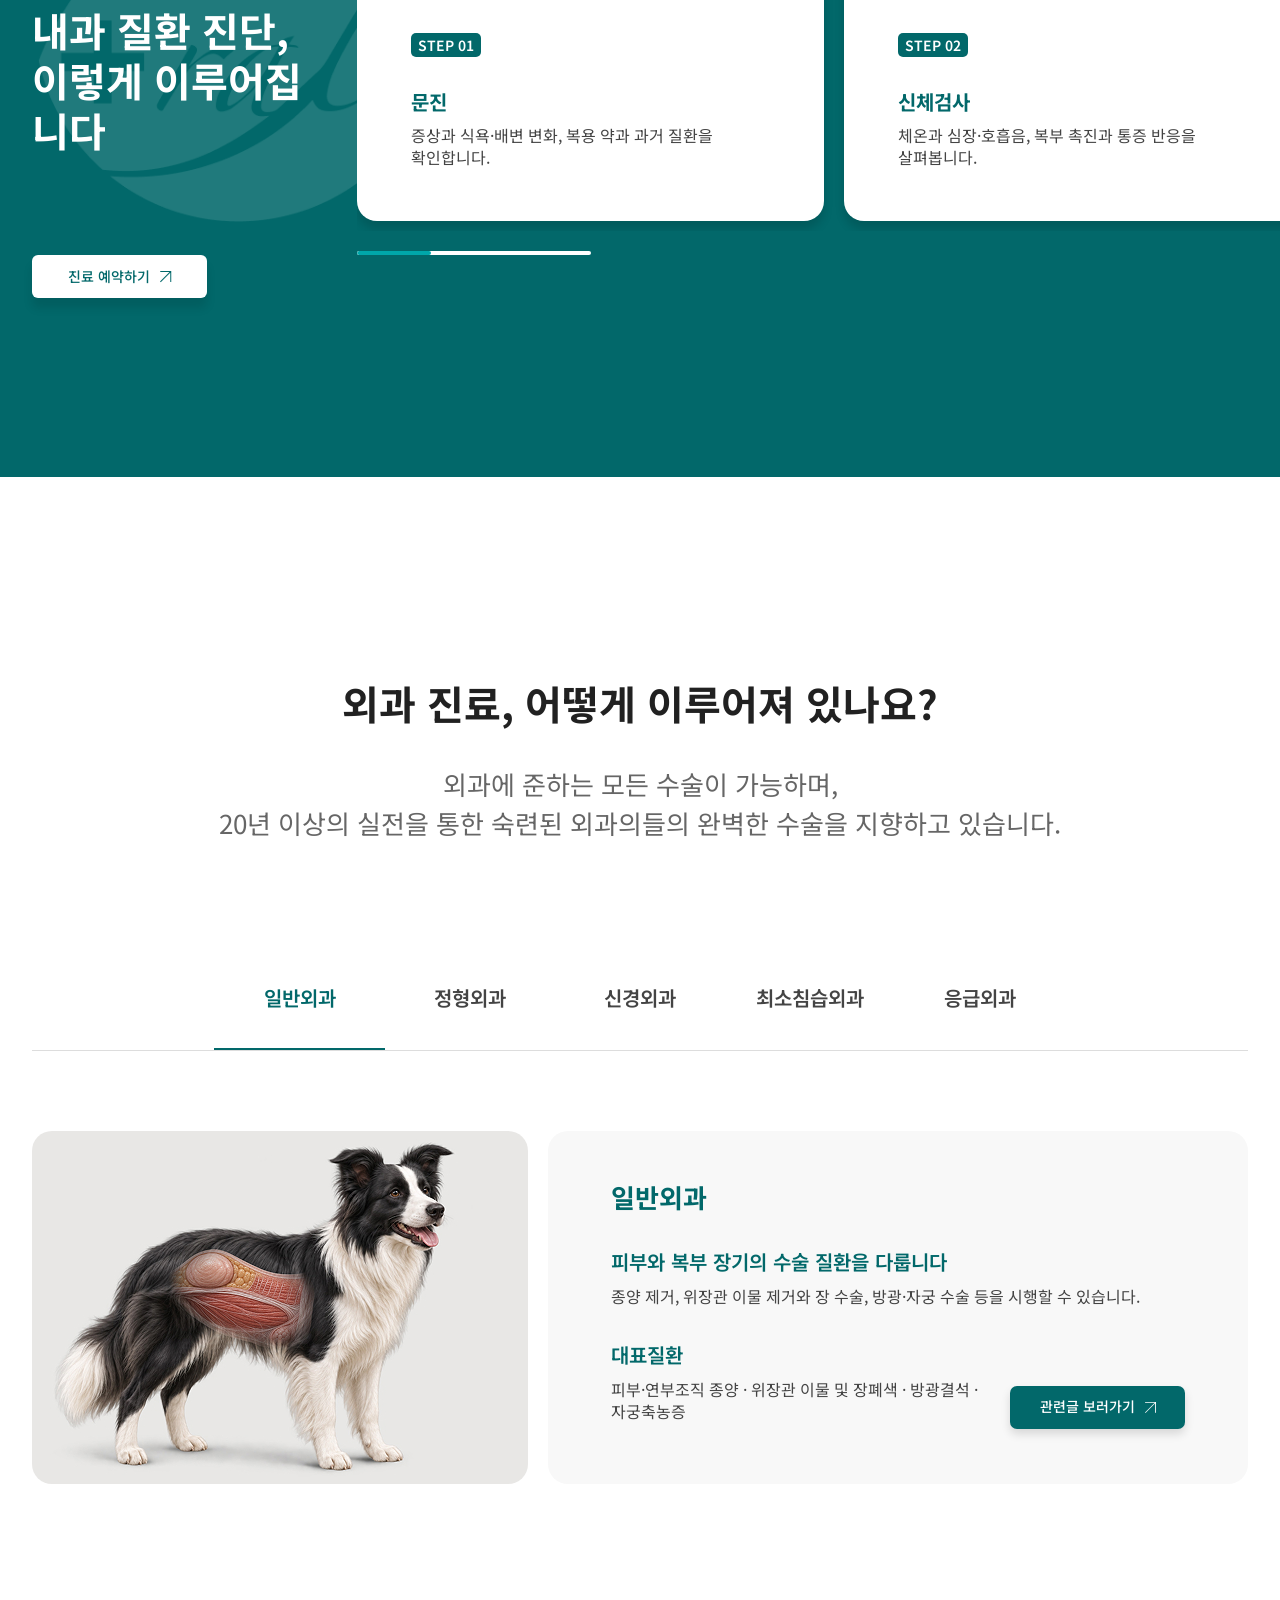
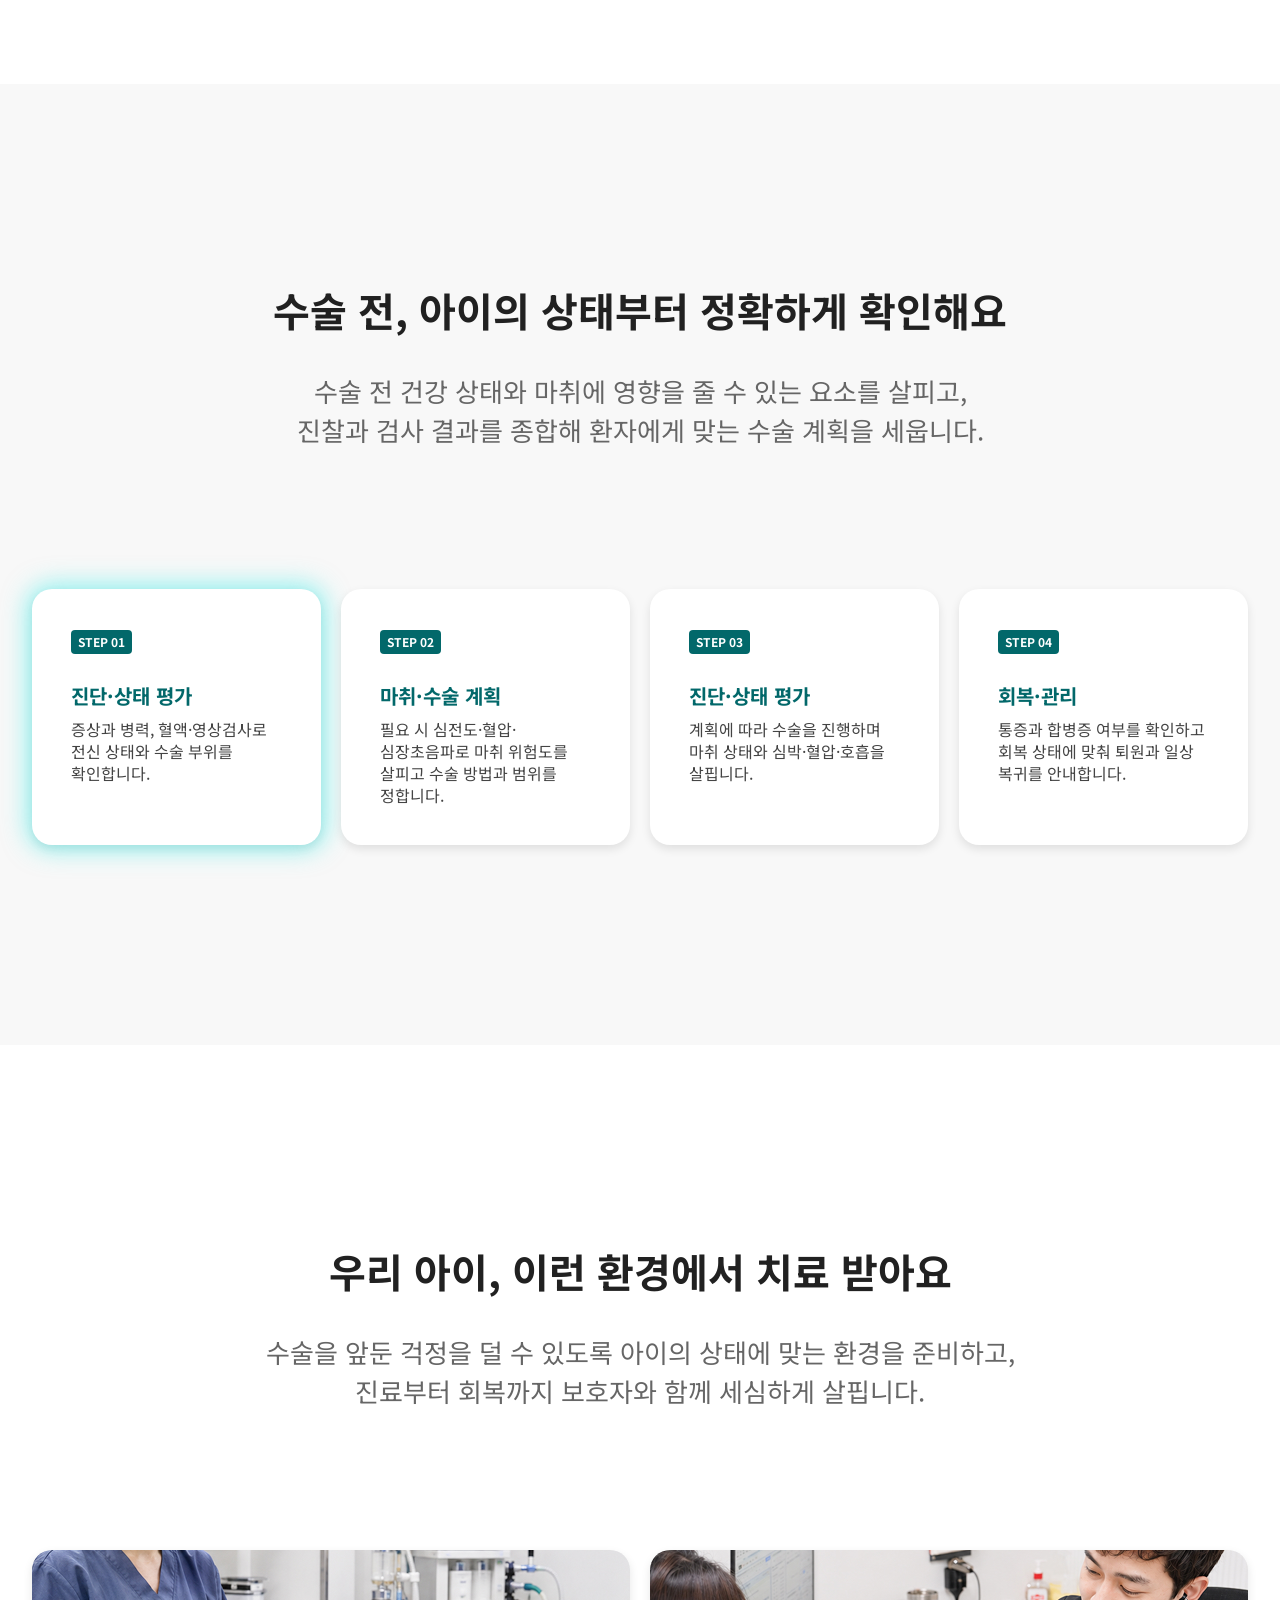
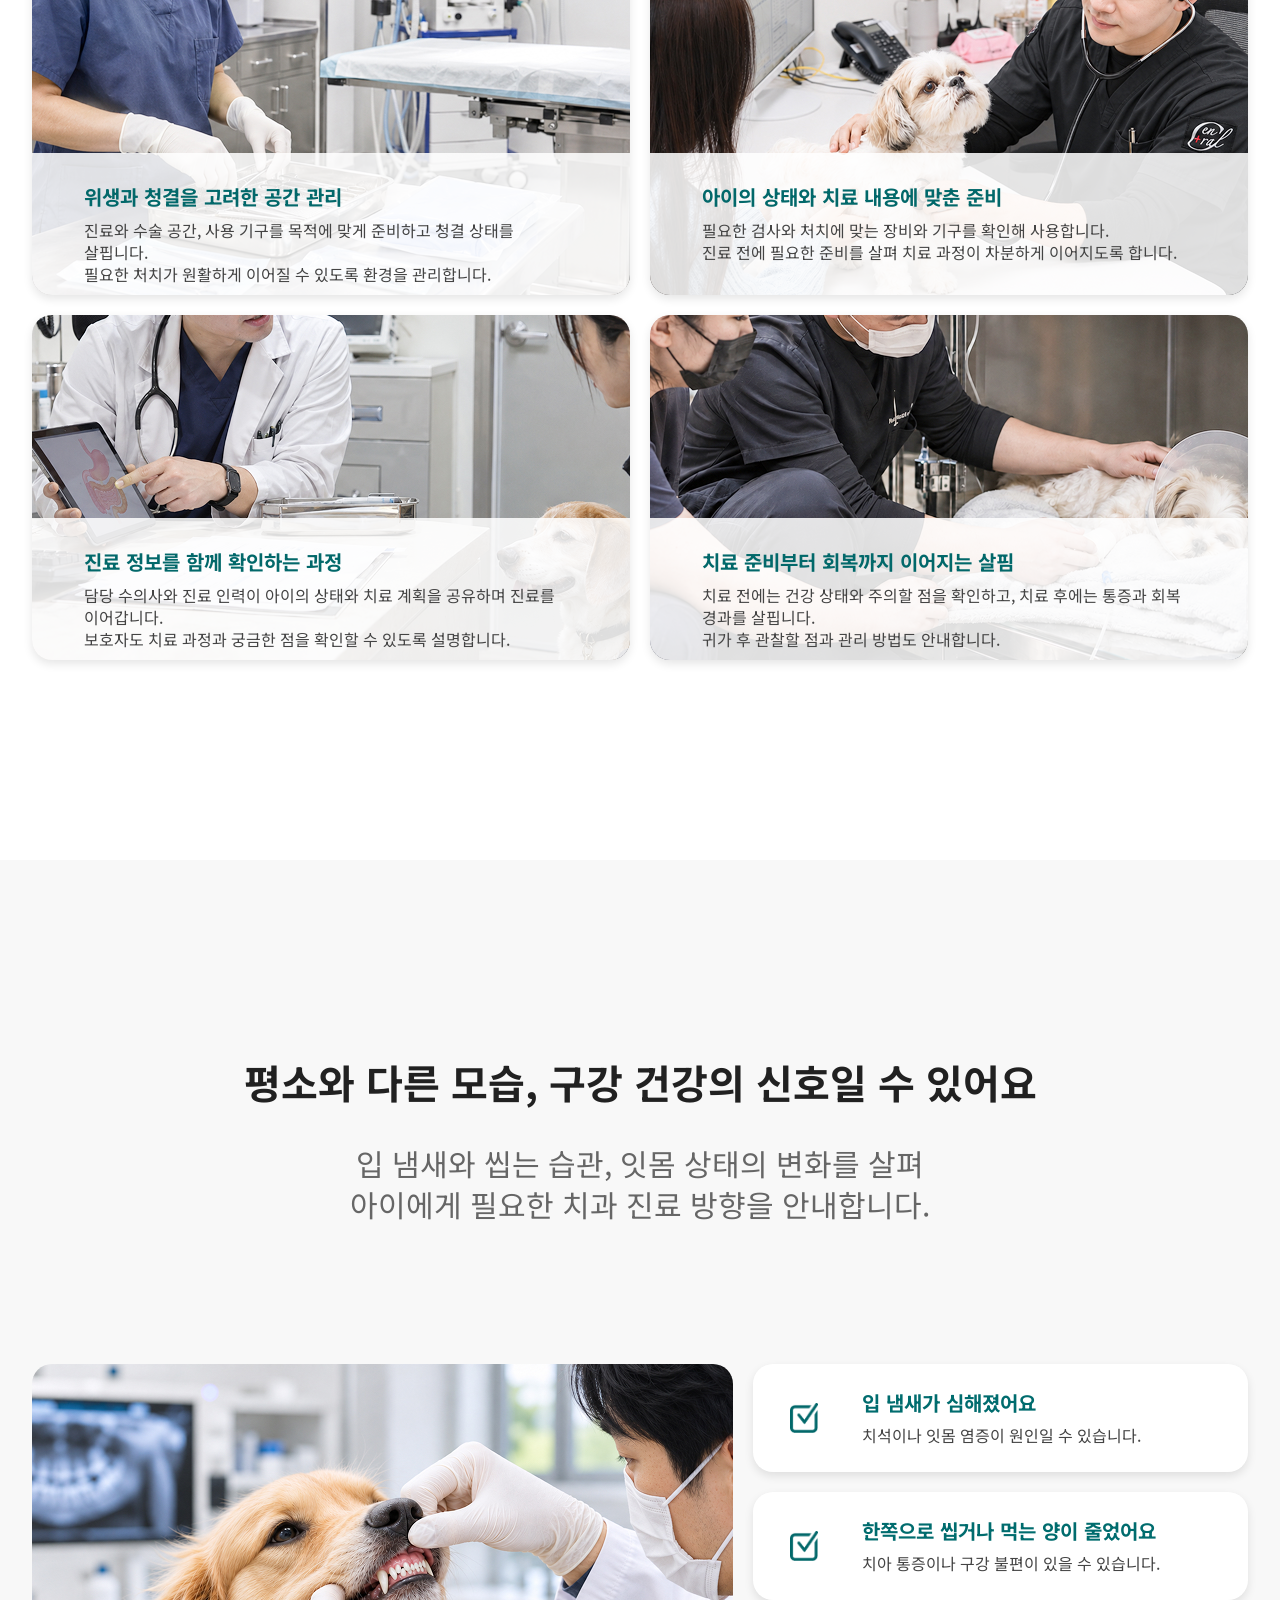
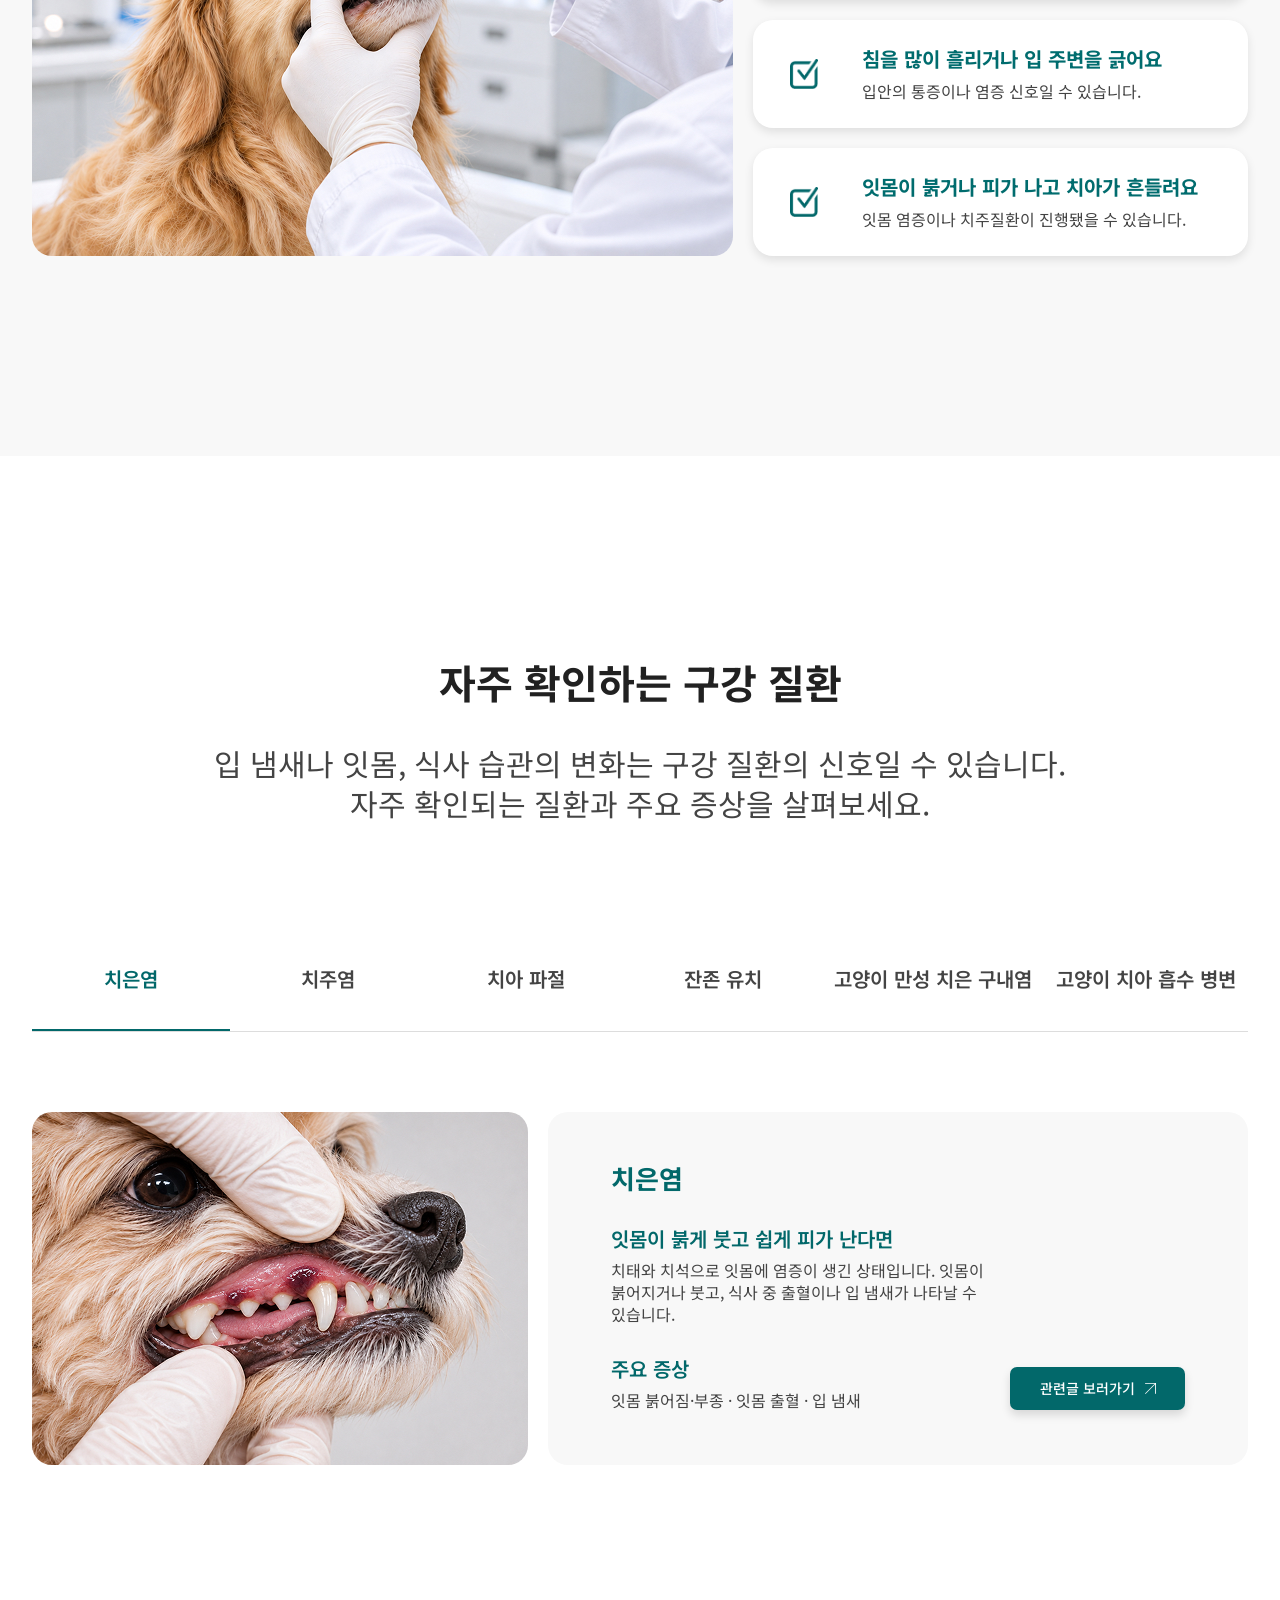
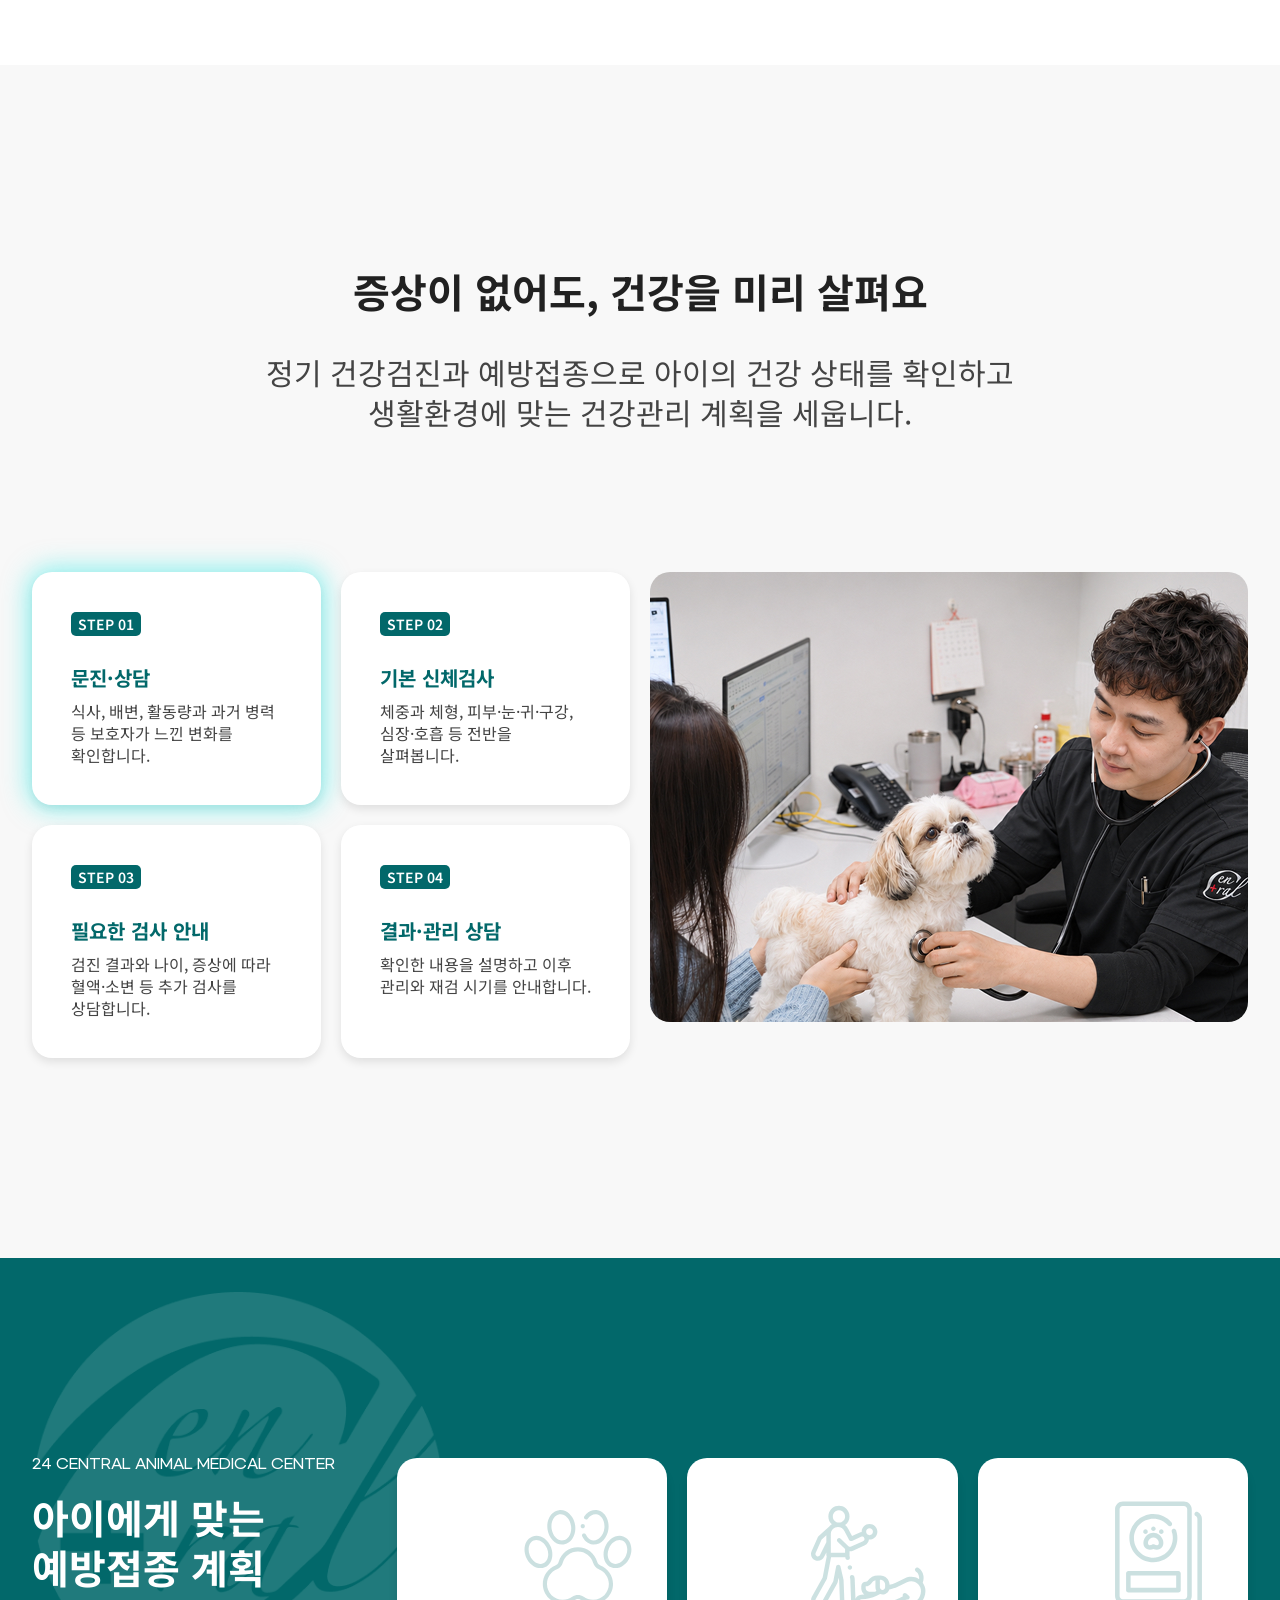
==== commit 2757f76a: "Update quick menu and round checkup image" ====
--- a/index.html
+++ b/index.html
@@ -1,5 +1,5 @@
 <!doctype html>
-<html lang="ko"><head><meta charset="utf-8"><meta name="viewport" content="width=device-width,initial-scale=1,viewport-fit=cover"><title>24시센트럴동물메디컬센터 | 인천 부평 24시 동물병원</title><meta name="description" content="인천 부평구 대정로 50에 위치한 24시센트럴동물메디컬센터. 내과·외과·치과·건강검진과 24시간 응급 진료, 네이버 예약 및 오시는 길을 안내합니다."><meta name="robots" content="index,follow"><meta property="og:type" content="website"><meta property="og:locale" content="ko_KR"><meta property="og:site_name" content="24시센트럴동물메디컬센터"><meta property="og:title" content="24시센트럴동물메디컬센터 | 인천 부평 24시 동물병원"><meta property="og:description" content="인천 부평구 대정로 50에 위치한 24시센트럴동물메디컬센터. 내과·외과·치과·건강검진과 24시간 응급 진료, 네이버 예약 및 오시는 길을 안내합니다."><meta property="og:image" content="https://goddks7777-boop.github.io/central-animal-medical-preview/images/vis2.jpg"><meta property="og:image:type" content="image/jpeg"><meta property="og:image:width" content="1920"><meta property="og:image:height" content="789"><meta property="og:image:alt" content="24시센트럴동물메디컬센터 의료진의 수술 모습"><meta name="twitter:card" content="summary_large_image"><meta name="twitter:image" content="https://goddks7777-boop.github.io/central-animal-medical-preview/images/vis2.jpg"><meta name="twitter:image:alt" content="24시센트럴동물메디컬센터 의료진의 수술 모습"><meta name="twitter:title" content="24시센트럴동물메디컬센터 | 인천 부평 24시 동물병원"><meta name="twitter:description" content="인천 부평구 대정로 50에 위치한 24시센트럴동물메디컬센터. 내과·외과·치과·건강검진과 24시간 응급 진료, 네이버 예약 및 오시는 길을 안내합니다."><script type="application/ld+json">{"@context":"https://schema.org","@type":"VeterinaryCare","name":"24시센트럴동물메디컬센터","alternateName":"24시 센트럴동물메디컬센터","description":"인천 부평구 대정로 50에 위치한 24시센트럴동물메디컬센터. 내과·외과·치과·건강검진과 24시간 응급 진료, 네이버 예약 및 오시는 길을 안내합니다.","telephone":"+82-32-275-7582","address":{"@type":"PostalAddress","streetAddress":"대정로 50, 2층 201호~206호","addressLocality":"부평구","addressRegion":"인천광역시","addressCountry":"KR"},"hasMap":"https://map.naver.com/p/entry/place/2013424204","sameAs":["https://map.naver.com/p/entry/place/2013424204","https://blog.naver.com/24h_centralamc"]}</script><link rel="stylesheet" href="style.css?v=mobile-mouse-drag-36"></head><body id="top">
+<html lang="ko"><head><meta charset="utf-8"><meta name="viewport" content="width=device-width,initial-scale=1,viewport-fit=cover"><title>24시센트럴동물메디컬센터 | 인천 부평 24시 동물병원</title><meta name="description" content="인천 부평구 대정로 50에 위치한 24시센트럴동물메디컬센터. 내과·외과·치과·건강검진과 24시간 응급 진료, 네이버 예약 및 오시는 길을 안내합니다."><meta name="robots" content="index,follow"><meta property="og:type" content="website"><meta property="og:locale" content="ko_KR"><meta property="og:site_name" content="24시센트럴동물메디컬센터"><meta property="og:title" content="24시센트럴동물메디컬센터 | 인천 부평 24시 동물병원"><meta property="og:description" content="인천 부평구 대정로 50에 위치한 24시센트럴동물메디컬센터. 내과·외과·치과·건강검진과 24시간 응급 진료, 네이버 예약 및 오시는 길을 안내합니다."><meta property="og:image" content="https://goddks7777-boop.github.io/central-animal-medical-preview/images/vis2.jpg"><meta property="og:image:type" content="image/jpeg"><meta property="og:image:width" content="1920"><meta property="og:image:height" content="789"><meta property="og:image:alt" content="24시센트럴동물메디컬센터 의료진의 수술 모습"><meta name="twitter:card" content="summary_large_image"><meta name="twitter:image" content="https://goddks7777-boop.github.io/central-animal-medical-preview/images/vis2.jpg"><meta name="twitter:image:alt" content="24시센트럴동물메디컬센터 의료진의 수술 모습"><meta name="twitter:title" content="24시센트럴동물메디컬센터 | 인천 부평 24시 동물병원"><meta name="twitter:description" content="인천 부평구 대정로 50에 위치한 24시센트럴동물메디컬센터. 내과·외과·치과·건강검진과 24시간 응급 진료, 네이버 예약 및 오시는 길을 안내합니다."><script type="application/ld+json">{"@context":"https://schema.org","@type":"VeterinaryCare","name":"24시센트럴동물메디컬센터","alternateName":"24시 센트럴동물메디컬센터","description":"인천 부평구 대정로 50에 위치한 24시센트럴동물메디컬센터. 내과·외과·치과·건강검진과 24시간 응급 진료, 네이버 예약 및 오시는 길을 안내합니다.","telephone":"+82-32-275-7582","address":{"@type":"PostalAddress","streetAddress":"대정로 50, 2층 201호~206호","addressLocality":"부평구","addressRegion":"인천광역시","addressCountry":"KR"},"hasMap":"https://map.naver.com/p/entry/place/2013424204","sameAs":["https://map.naver.com/p/entry/place/2013424204","https://blog.naver.com/24h_centralamc"]}</script><link rel="stylesheet" href="style.css?v=quick-checkup-37"></head><body id="top">
 <header><a href="#top"><img src="images/logo.png" alt="24시 센트럴동물메디컬센터"></a><button class="menu" aria-label="메뉴 열기" aria-expanded="false">☰</button><nav><a href="#story">24시 센트럴동물메디컬센터</a><a href="#internal">내과</a><a href="#surgery">외과</a><a href="#dental">치과</a><a href="#checkup">건강검진</a></nav></header>
 <main><div class="story-sequence"><section class="visual hero" aria-label="메인 비주얼" aria-roledescription="슬라이드">
   <div class="hero-slide hero-slide-1 is-active" role="group" aria-label="1 / 3" aria-hidden="false"><div class="wrap"><h1>우리 아이와 함께하는 오늘이<br>더 오래, 더 행복하도록</h1><p>말하지 못하는 작은 불편까지 세심하게 살피며<br>가족을 대하는 마음으로 진료합니다.</p></div></div>
@@ -10,7 +10,6 @@
 <aside class="quick" aria-label="빠른 메뉴">
   <a href="tel:0322757582"><img src="images/icon.png" alt=""><small>문의하기</small></a>
   <a href="https://pcmap.place.naver.com/pet/2013424204/booking" target="_blank" rel="noopener noreferrer" aria-label="네이버 진료 예약하기 (새 창)"><img src="images/icon2.png" alt=""><small>예약하기</small></a>
-  <a href="#contact"><img src="images/icon3.png" alt=""><small>상담하기</small></a>
   <a href="https://map.naver.com/p/entry/place/2013424204" target="_blank" rel="noopener noreferrer" aria-label="네이버 플레이스에서 오시는 길 보기 (새 창)"><img src="images/icon4.png" alt=""><small>오시는길</small></a>
   <a href="#top" class="up"><img src="images/icon5.png" alt=""><small>위로가기</small></a>
 </aside>
--- a/style.css
+++ b/style.css
@@ -378,7 +378,7 @@
 #checkup .steps em{font-size:14px;line-height:14px;padding:5px 7px;border-radius:5px}
 #checkup .steps h3{font-size:20px;line-height:1.2;margin:30px 0 10px}
 #checkup .steps p{font-size:16px;line-height:22px;color:#444;margin:0;word-break:keep-all}
-#checkup .check-grid>img{width:100%;height:450px;object-fit:cover}
+#checkup .check-grid>img{width:100%;height:450px;object-fit:cover;border-radius:20px}
 @media(max-width:900px){#checkup{min-height:0;padding-top:110px;padding-bottom:110px}#checkup .heading{margin-bottom:70px}#checkup .heading p{font-size:20px;line-height:1.5}#checkup .check-grid{grid-template-columns:1fr}#checkup .check-grid>img{height:auto;aspect-ratio:710/450} }
 @media(max-width:600px){#checkup{padding-top:90px;padding-bottom:90px}#checkup .heading{margin-bottom:50px}#checkup .heading p{font-size:16px}#checkup .steps.four{grid-template-columns:1fr}#checkup .steps article{min-height:0;padding:30px}#checkup .steps h3{font-size:19px}#checkup .steps p{font-size:15px}}
 @media(prefers-reduced-motion:reduce){#checkup .steps article{transition:none}}
@@ -665,7 +665,7 @@
 /* 모바일 하단 퀵메뉴 */
 @media(max-width:900px){
   body{padding-bottom:calc(76px + env(safe-area-inset-bottom,0px))}
-  .quick{position:fixed;z-index:90;left:0;right:0;top:auto;bottom:0;transform:none;width:100%;height:calc(76px + env(safe-area-inset-bottom,0px));padding:0;display:grid;grid-template-columns:repeat(5,minmax(0,1fr));grid-template-rows:minmax(0,1fr);gap:0;background:#fff;border:0;box-shadow:0 -1px 0 #e5eceb,0 -4px 18px rgba(0,55,56,.1)}
+  .quick{position:fixed;z-index:90;left:0;right:0;top:auto;bottom:0;transform:none;width:100%;height:calc(76px + env(safe-area-inset-bottom,0px));padding:0;display:grid;grid-template-columns:repeat(4,minmax(0,1fr));grid-template-rows:minmax(0,1fr);gap:0;background:#fff;border:0;box-shadow:0 -1px 0 #e5eceb,0 -4px 18px rgba(0,55,56,.1)}
   .quick a,.quick .up{box-sizing:border-box;width:100%;height:100%;min-width:0;min-height:0;padding:8px 0 calc(8px + env(safe-area-inset-bottom,0px));display:flex;flex-direction:column;align-items:center;justify-content:center;gap:6px;border:0;border-radius:0;background:transparent;color:#02686a;box-shadow:none;text-align:center;touch-action:manipulation;transition:background-color .2s ease}
   .quick a:hover,.quick .up:hover{transform:none;background:#f1f8f7}
   .quick img,.quick .up img{width:24px;height:24px;max-width:24px;max-height:24px;margin:0;object-fit:contain;filter:brightness(0) saturate(100%) invert(29%) sepia(49%) saturate(1449%) hue-rotate(139deg) brightness(93%) contrast(98%)}
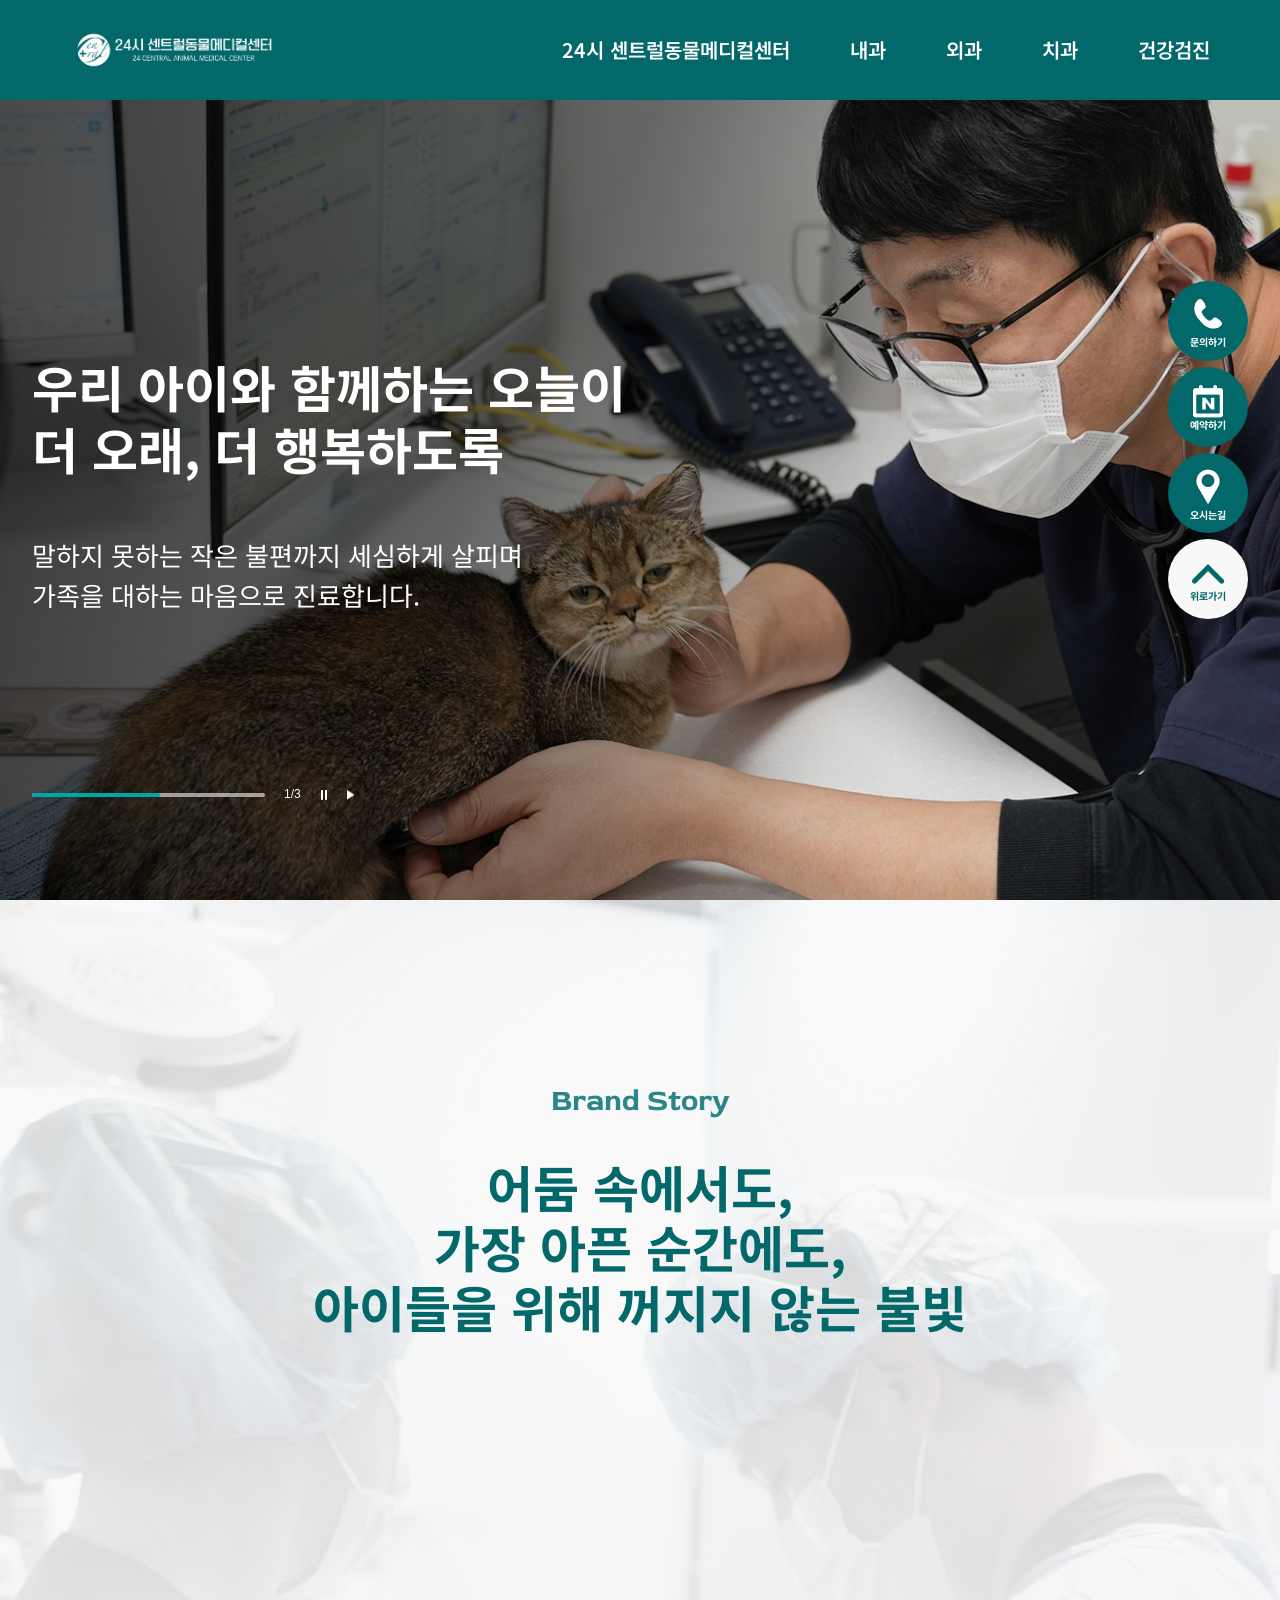
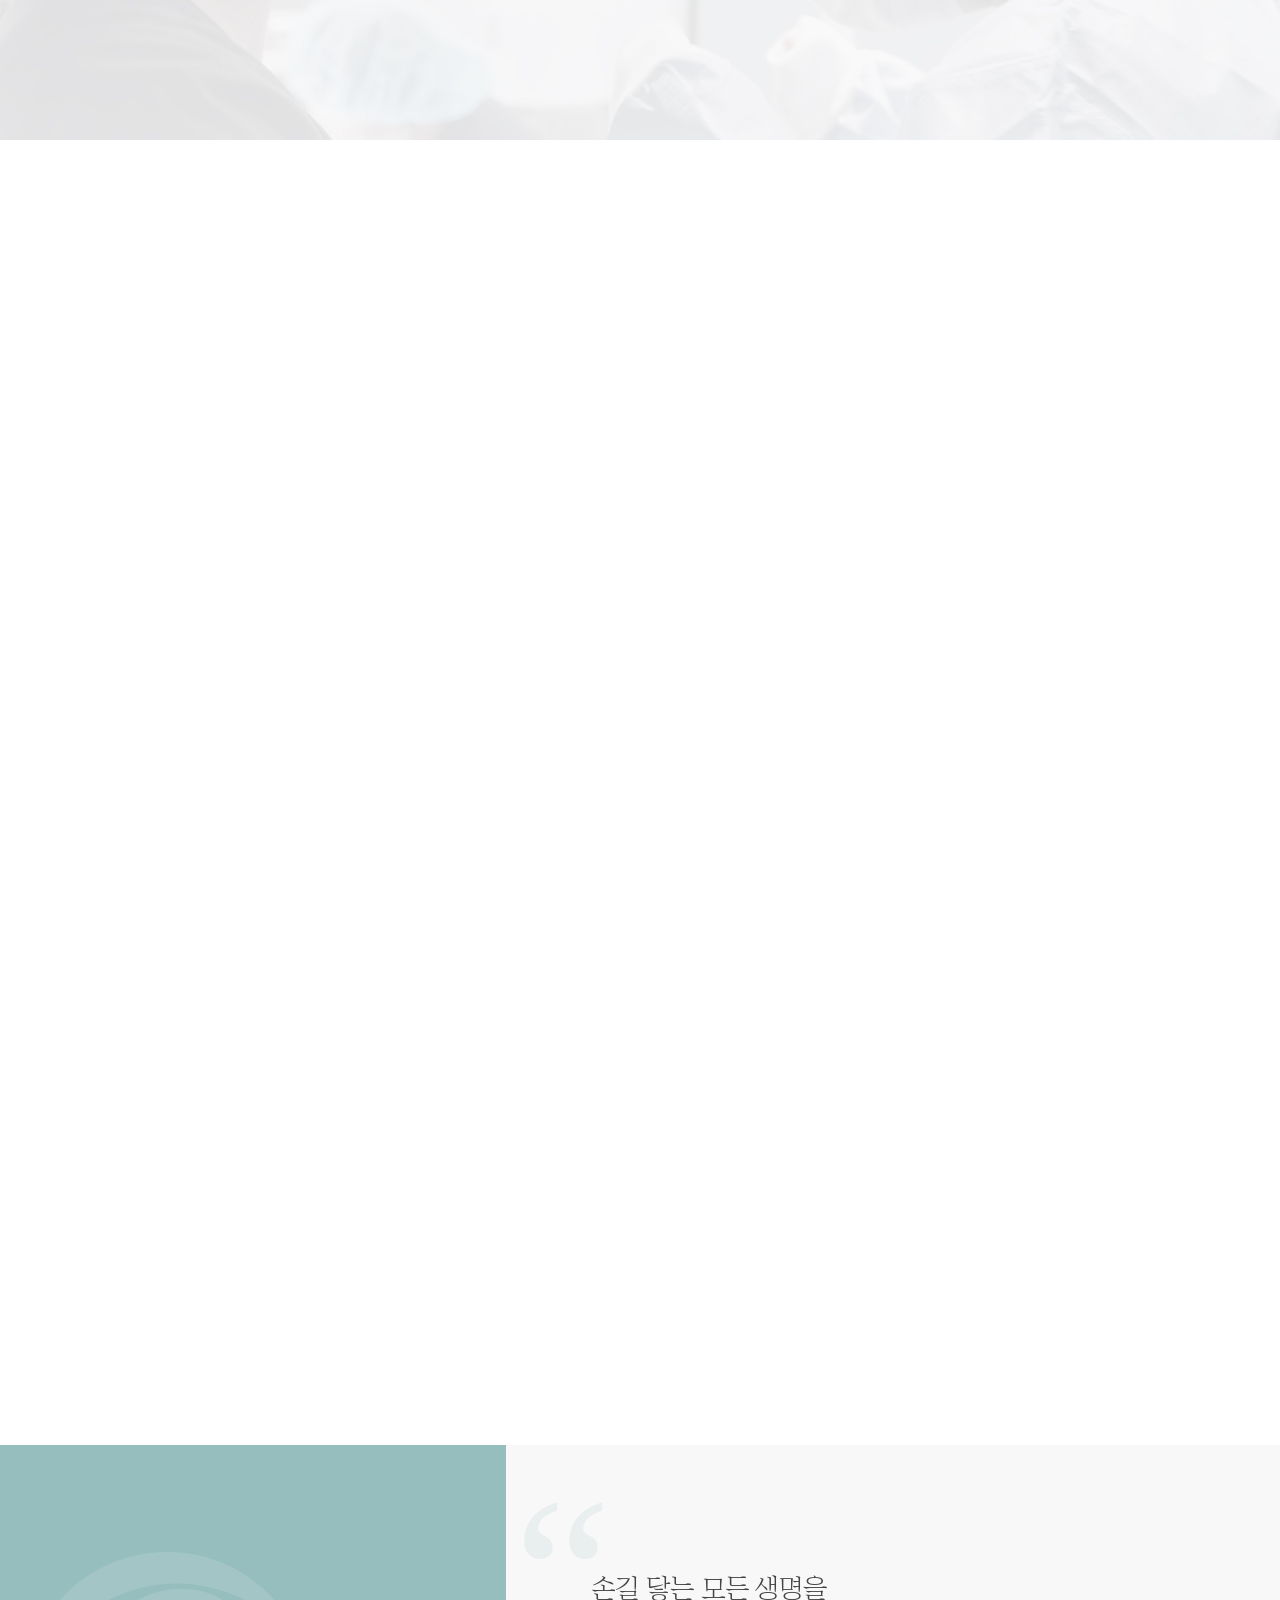
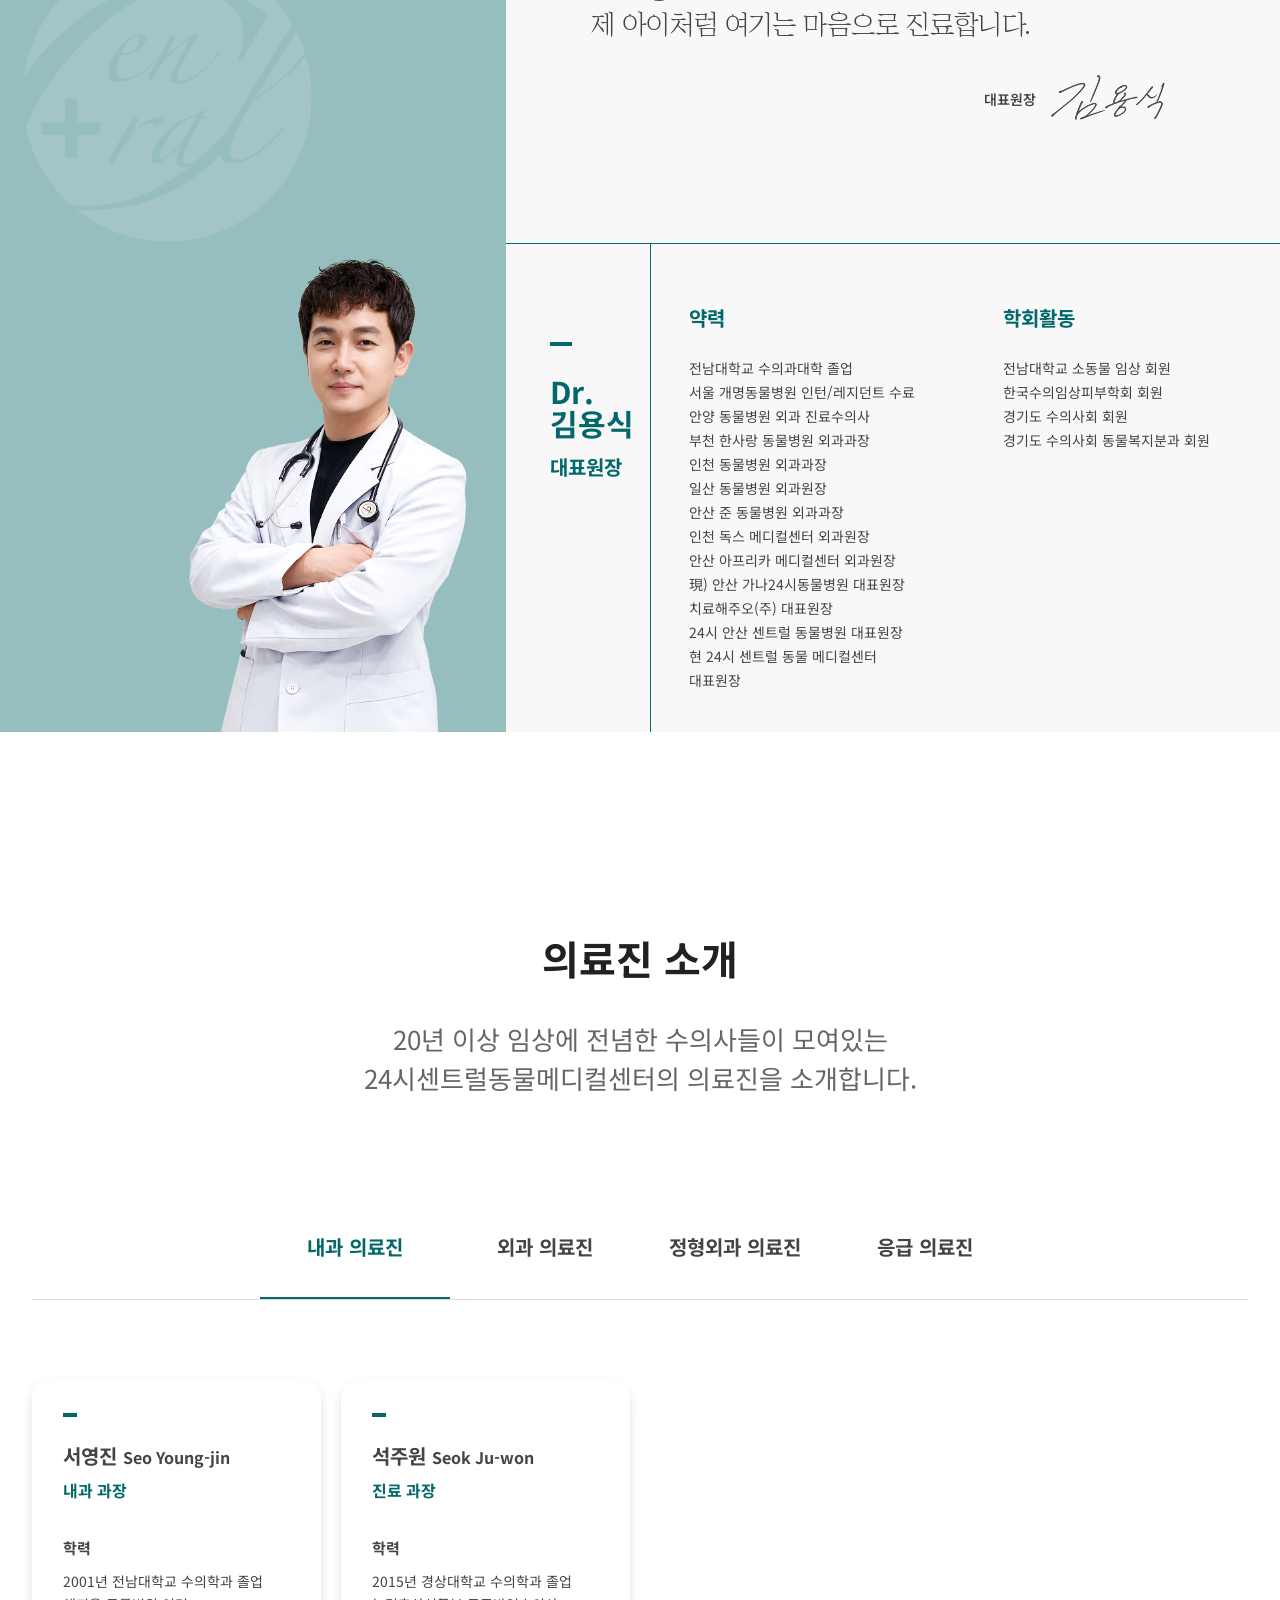
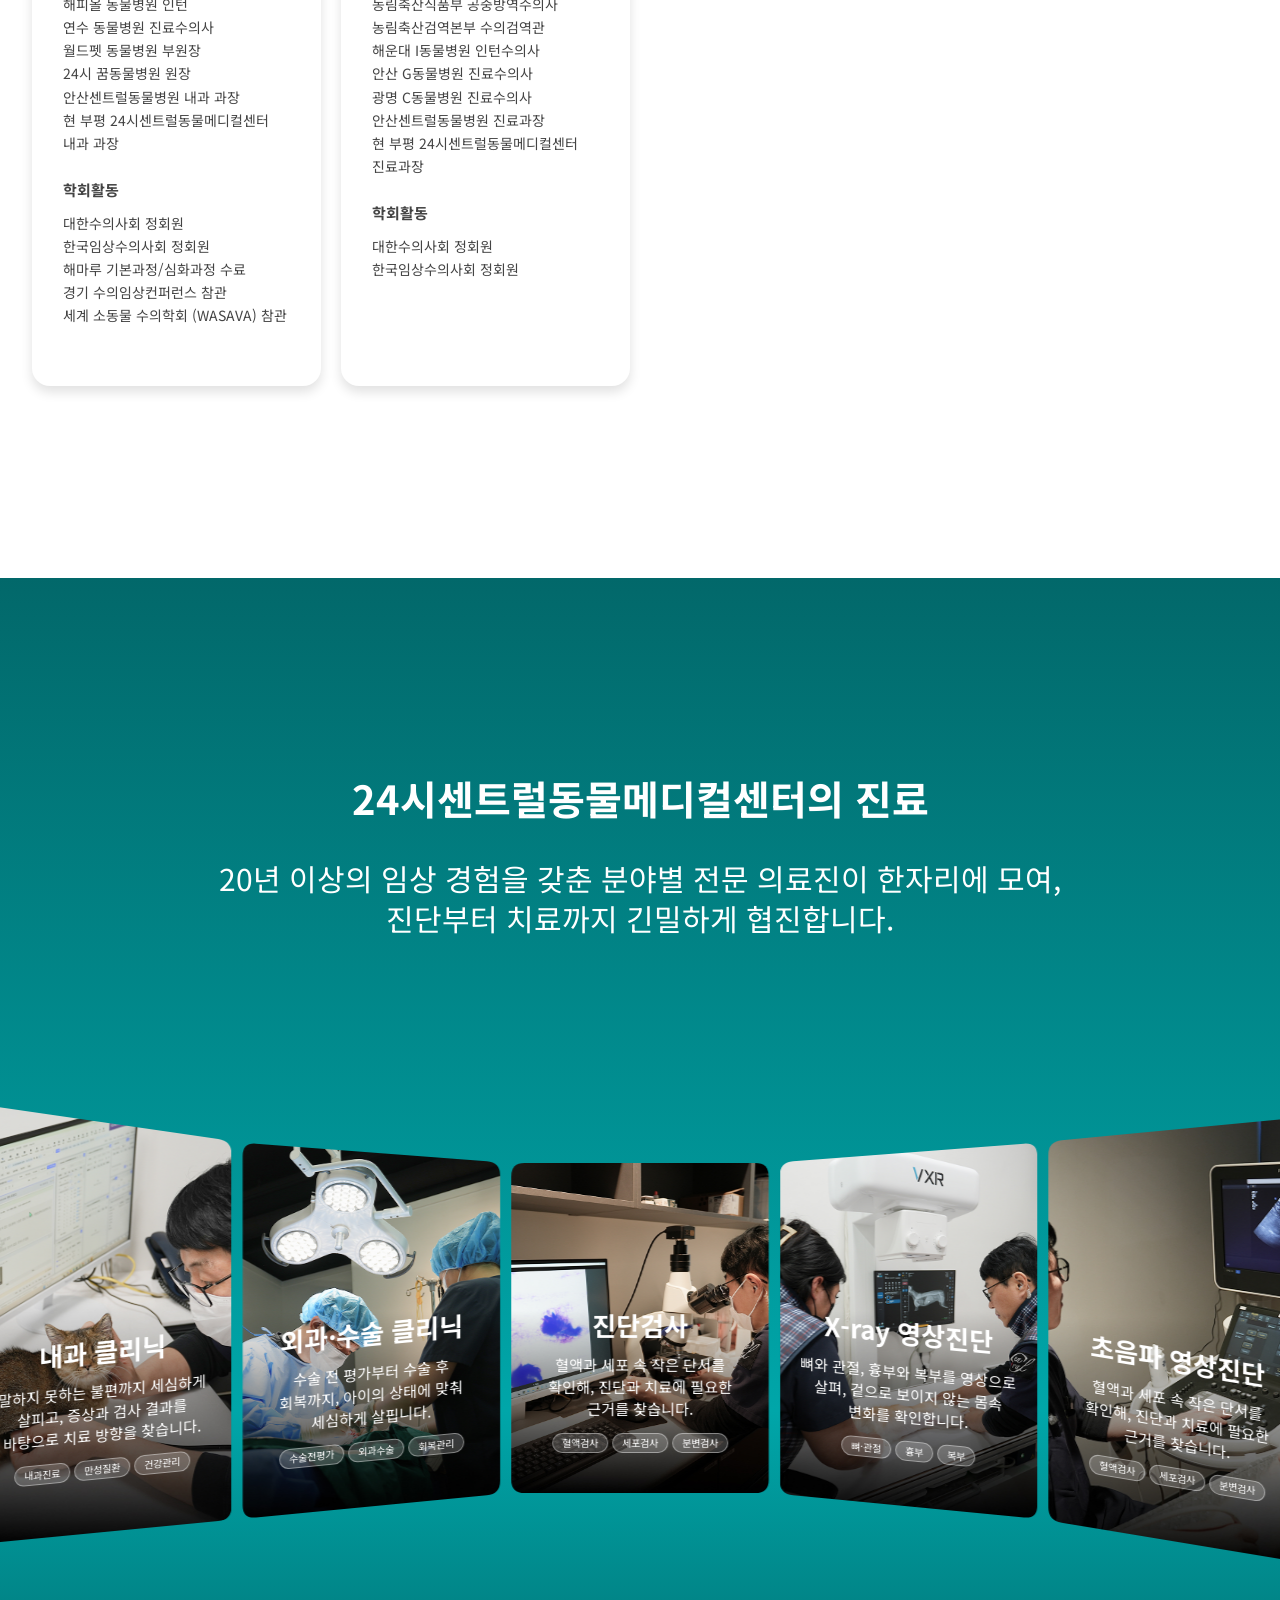
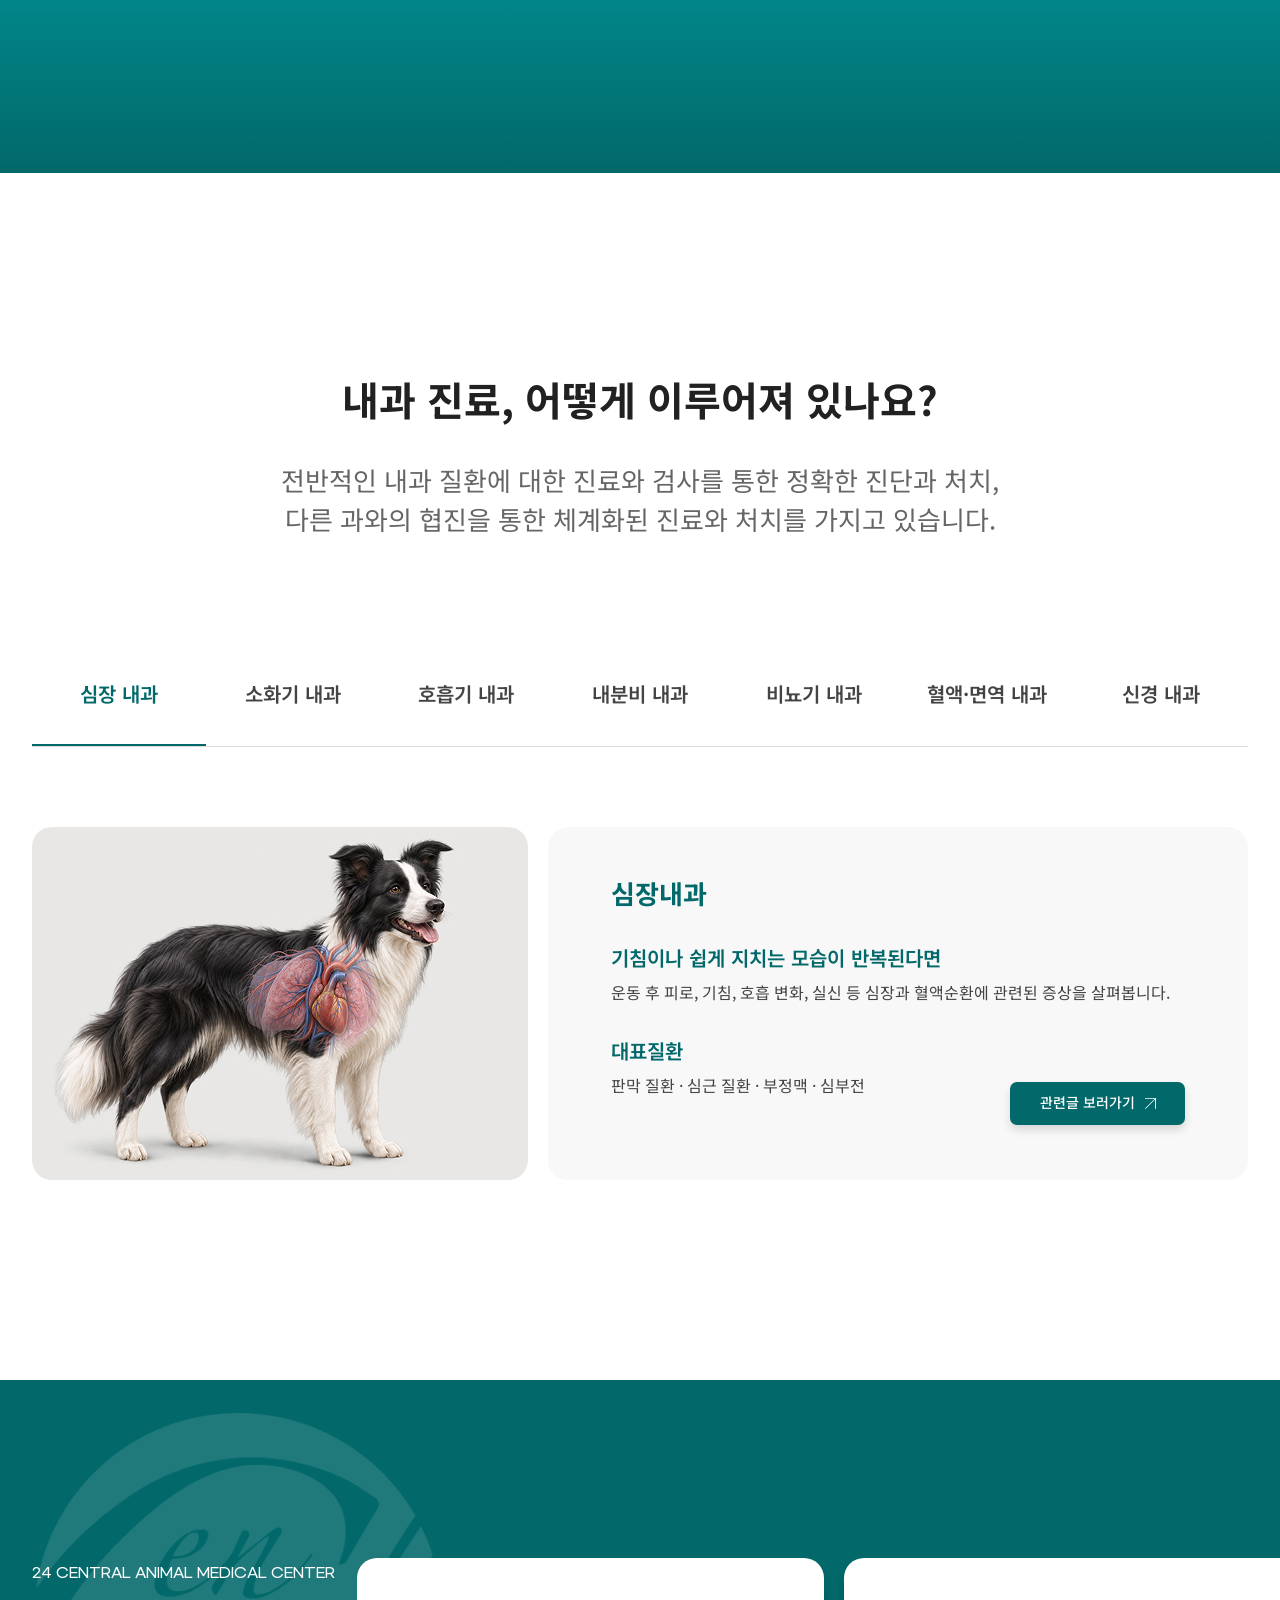
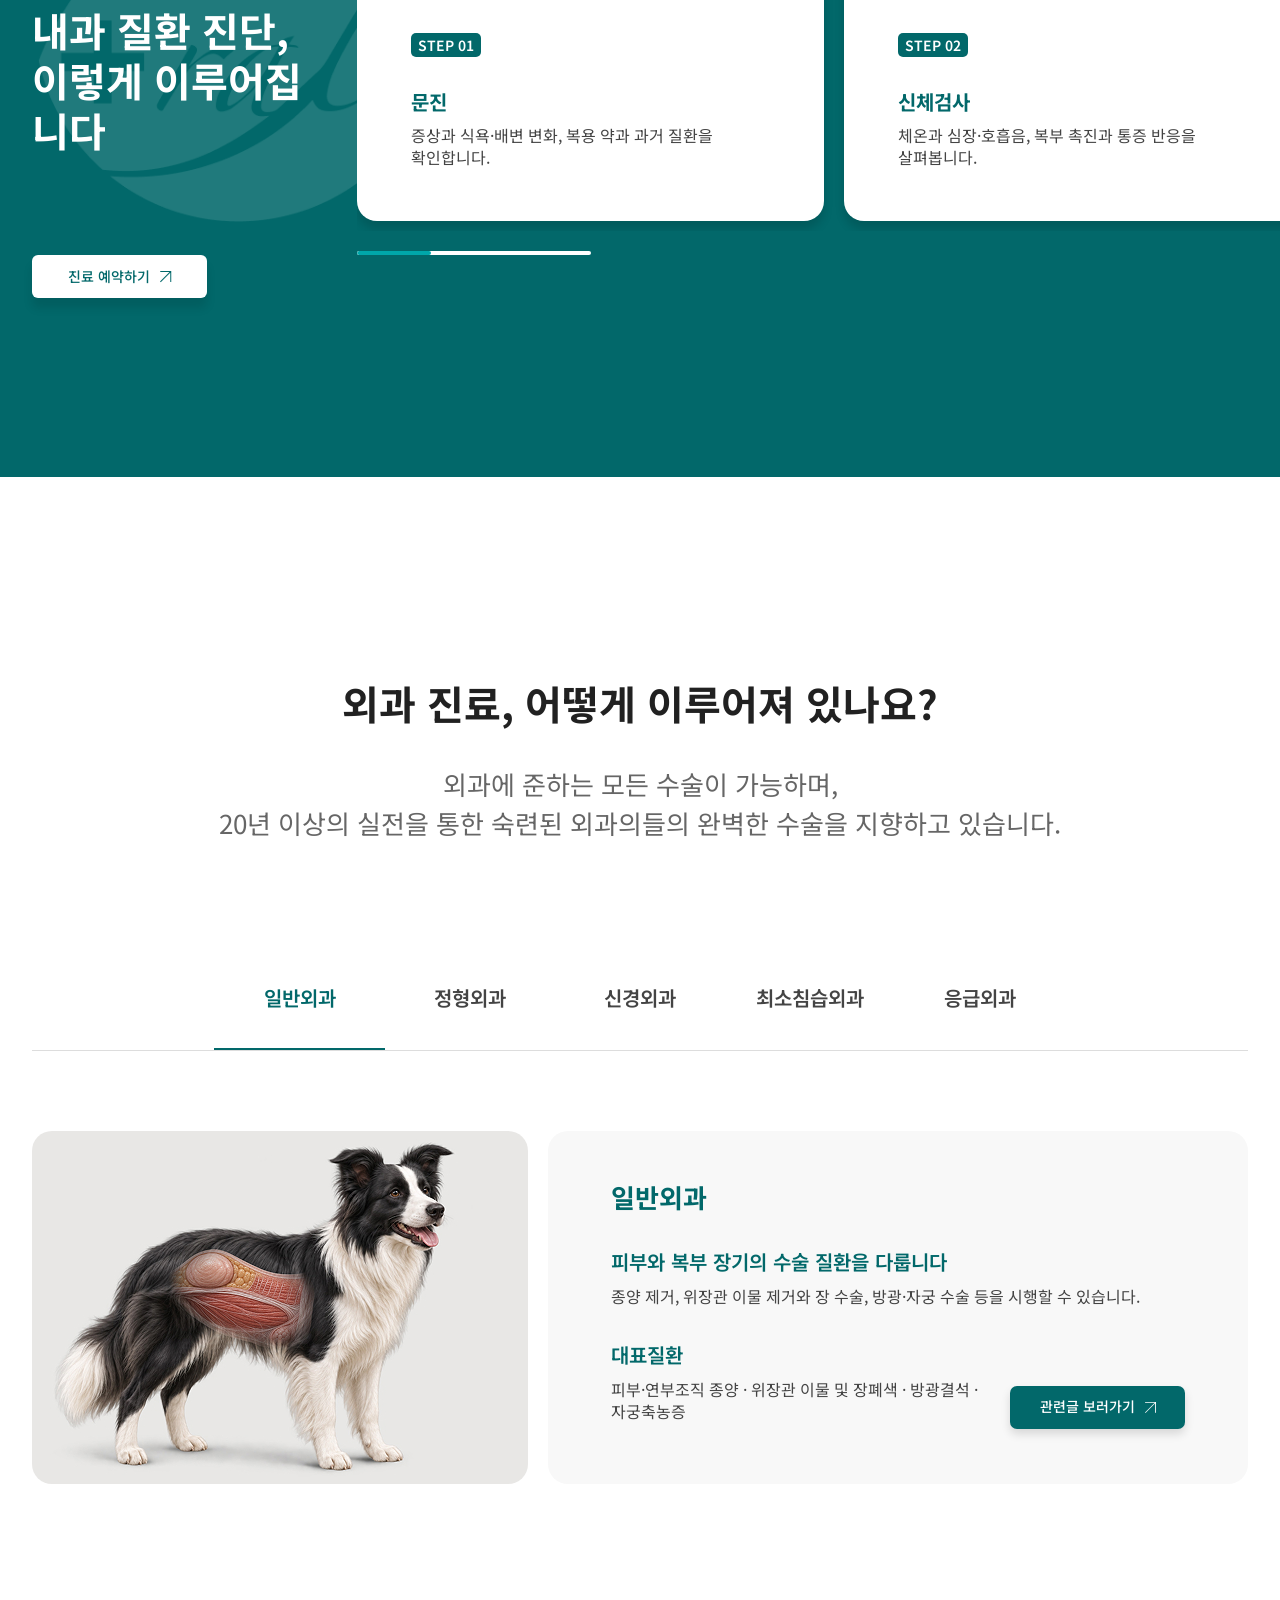
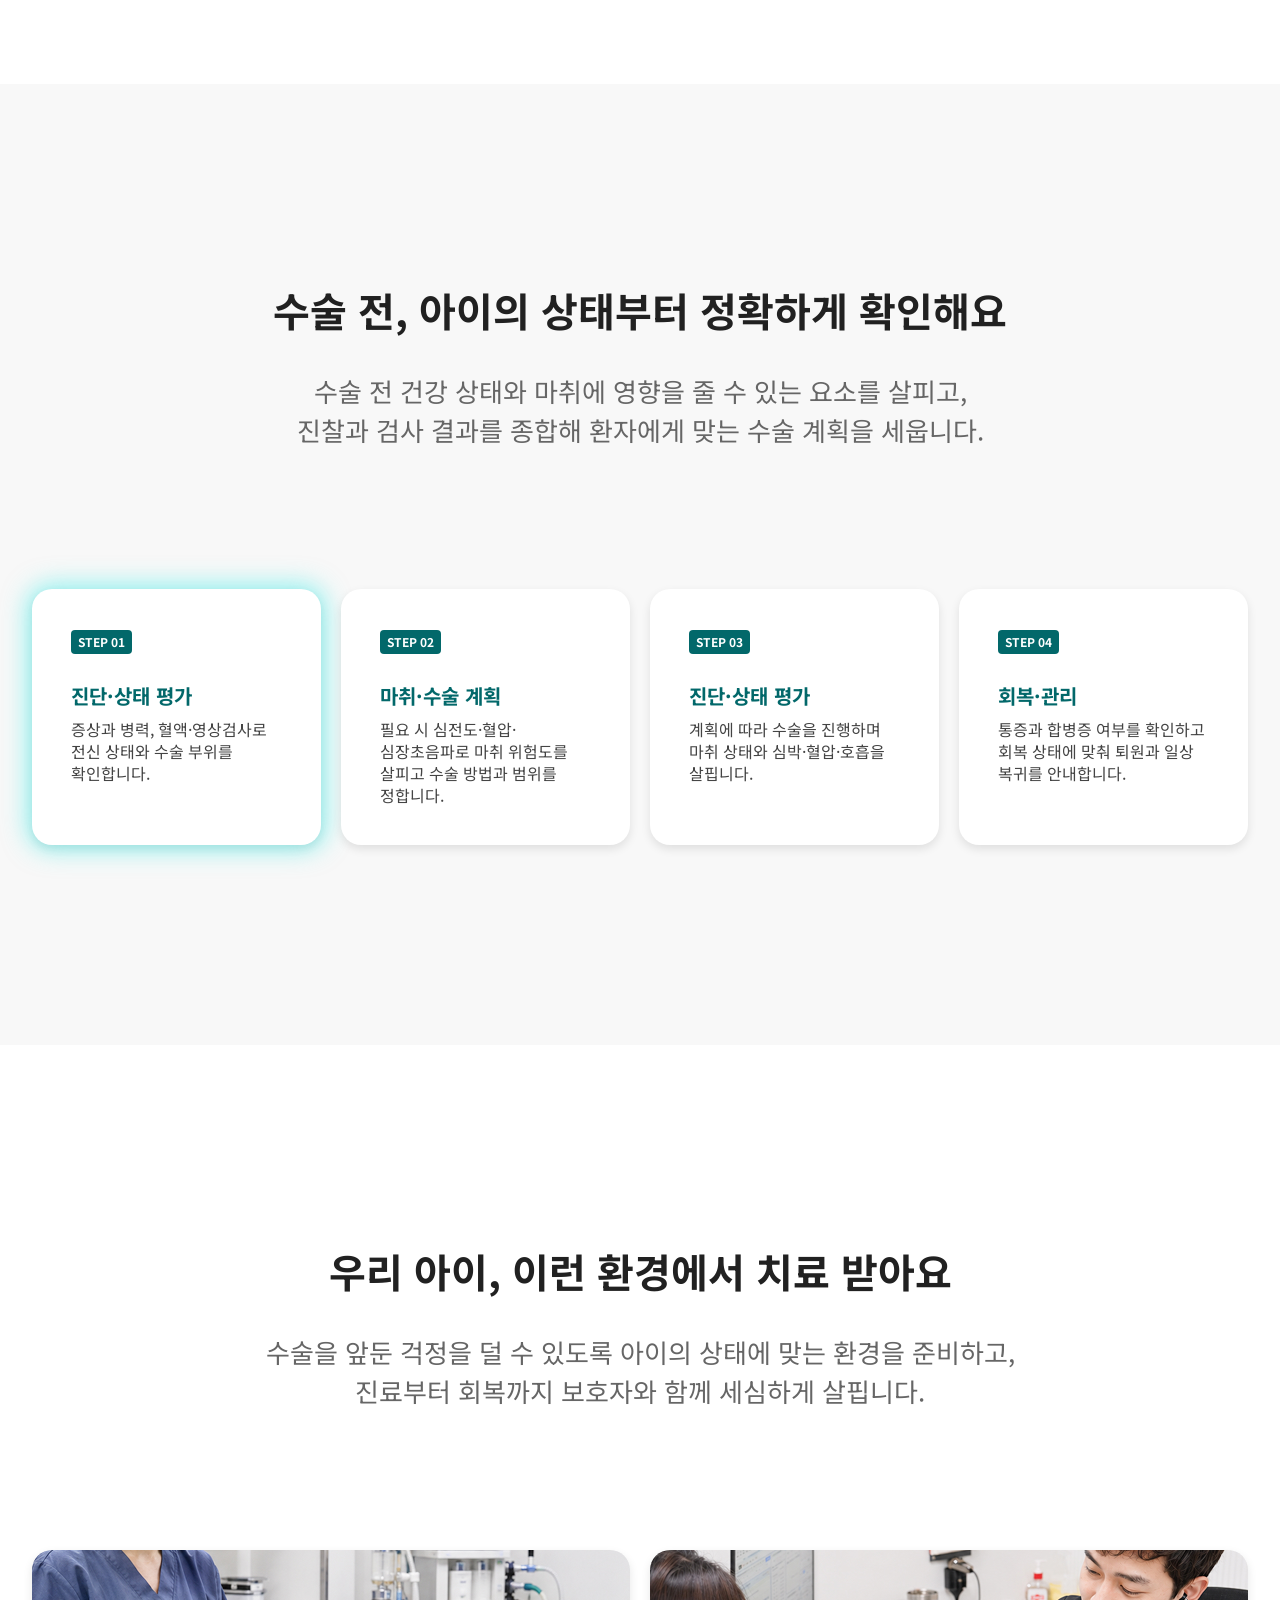
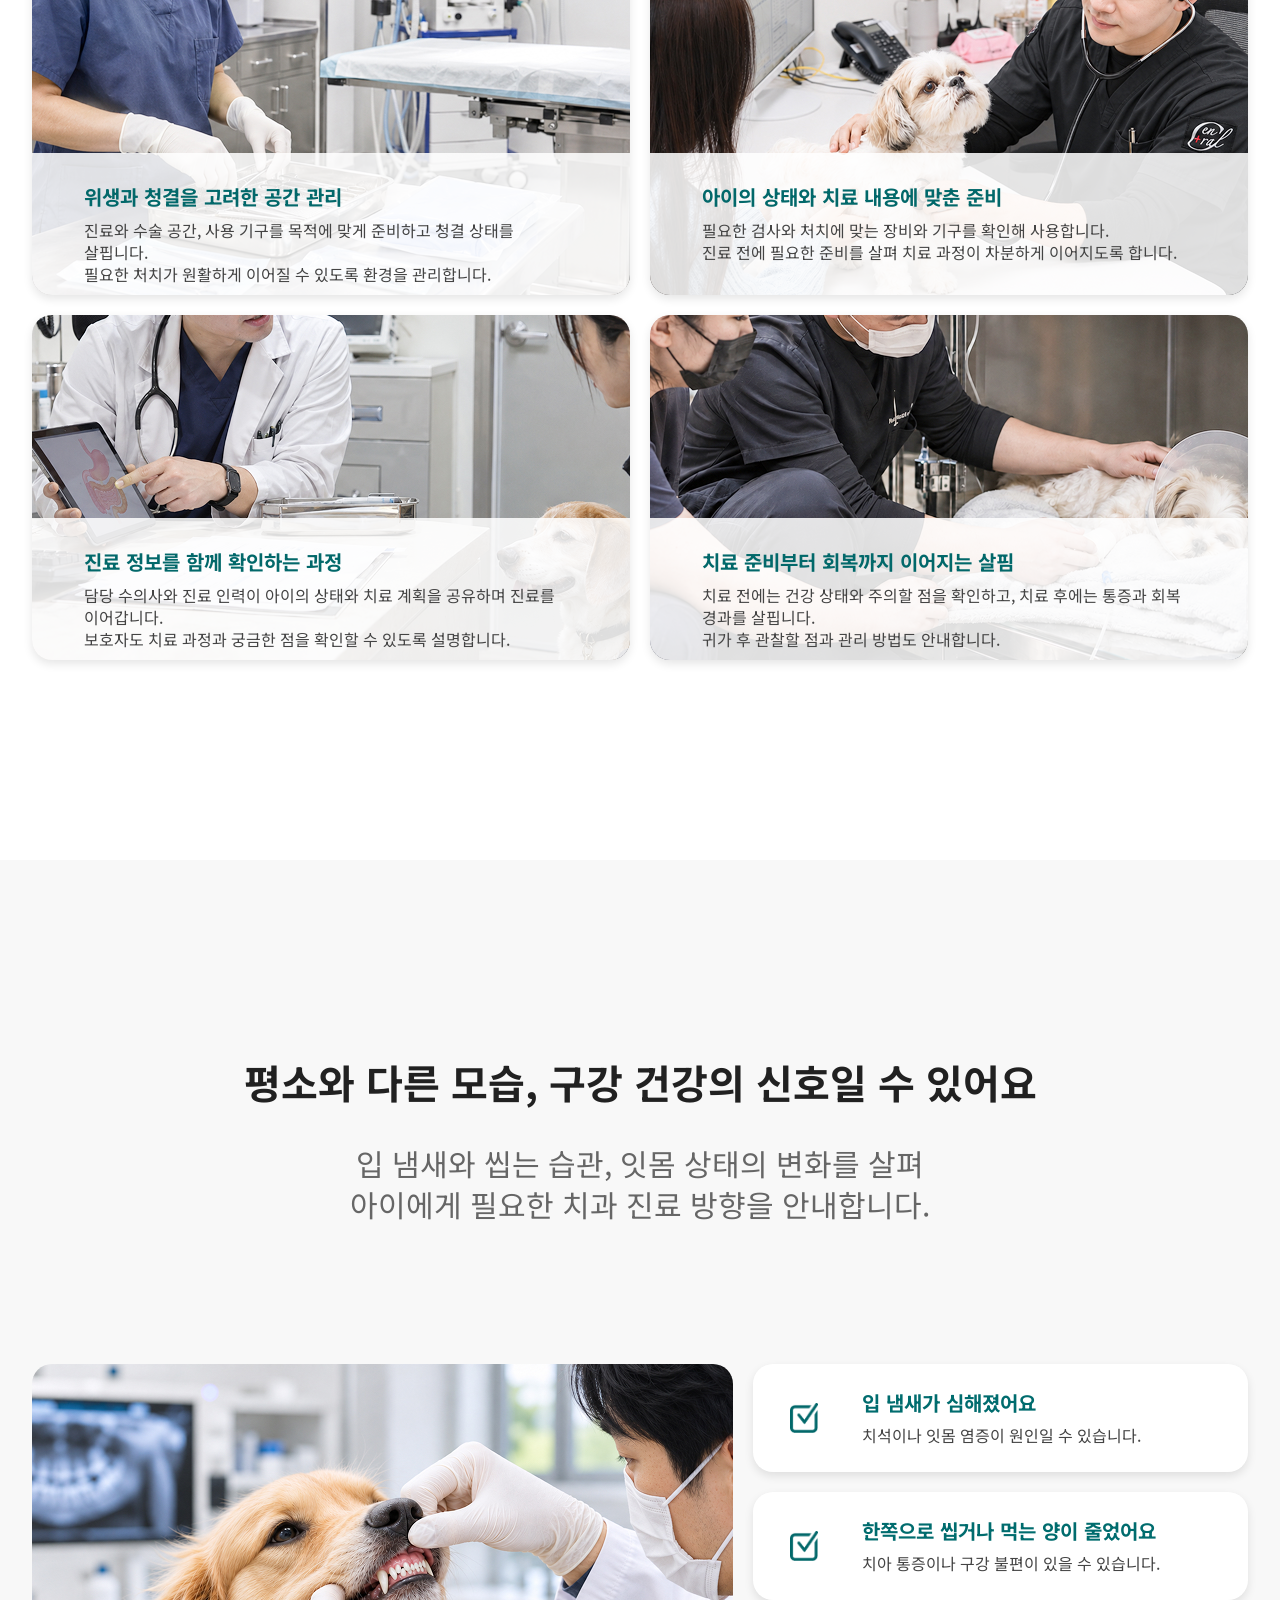
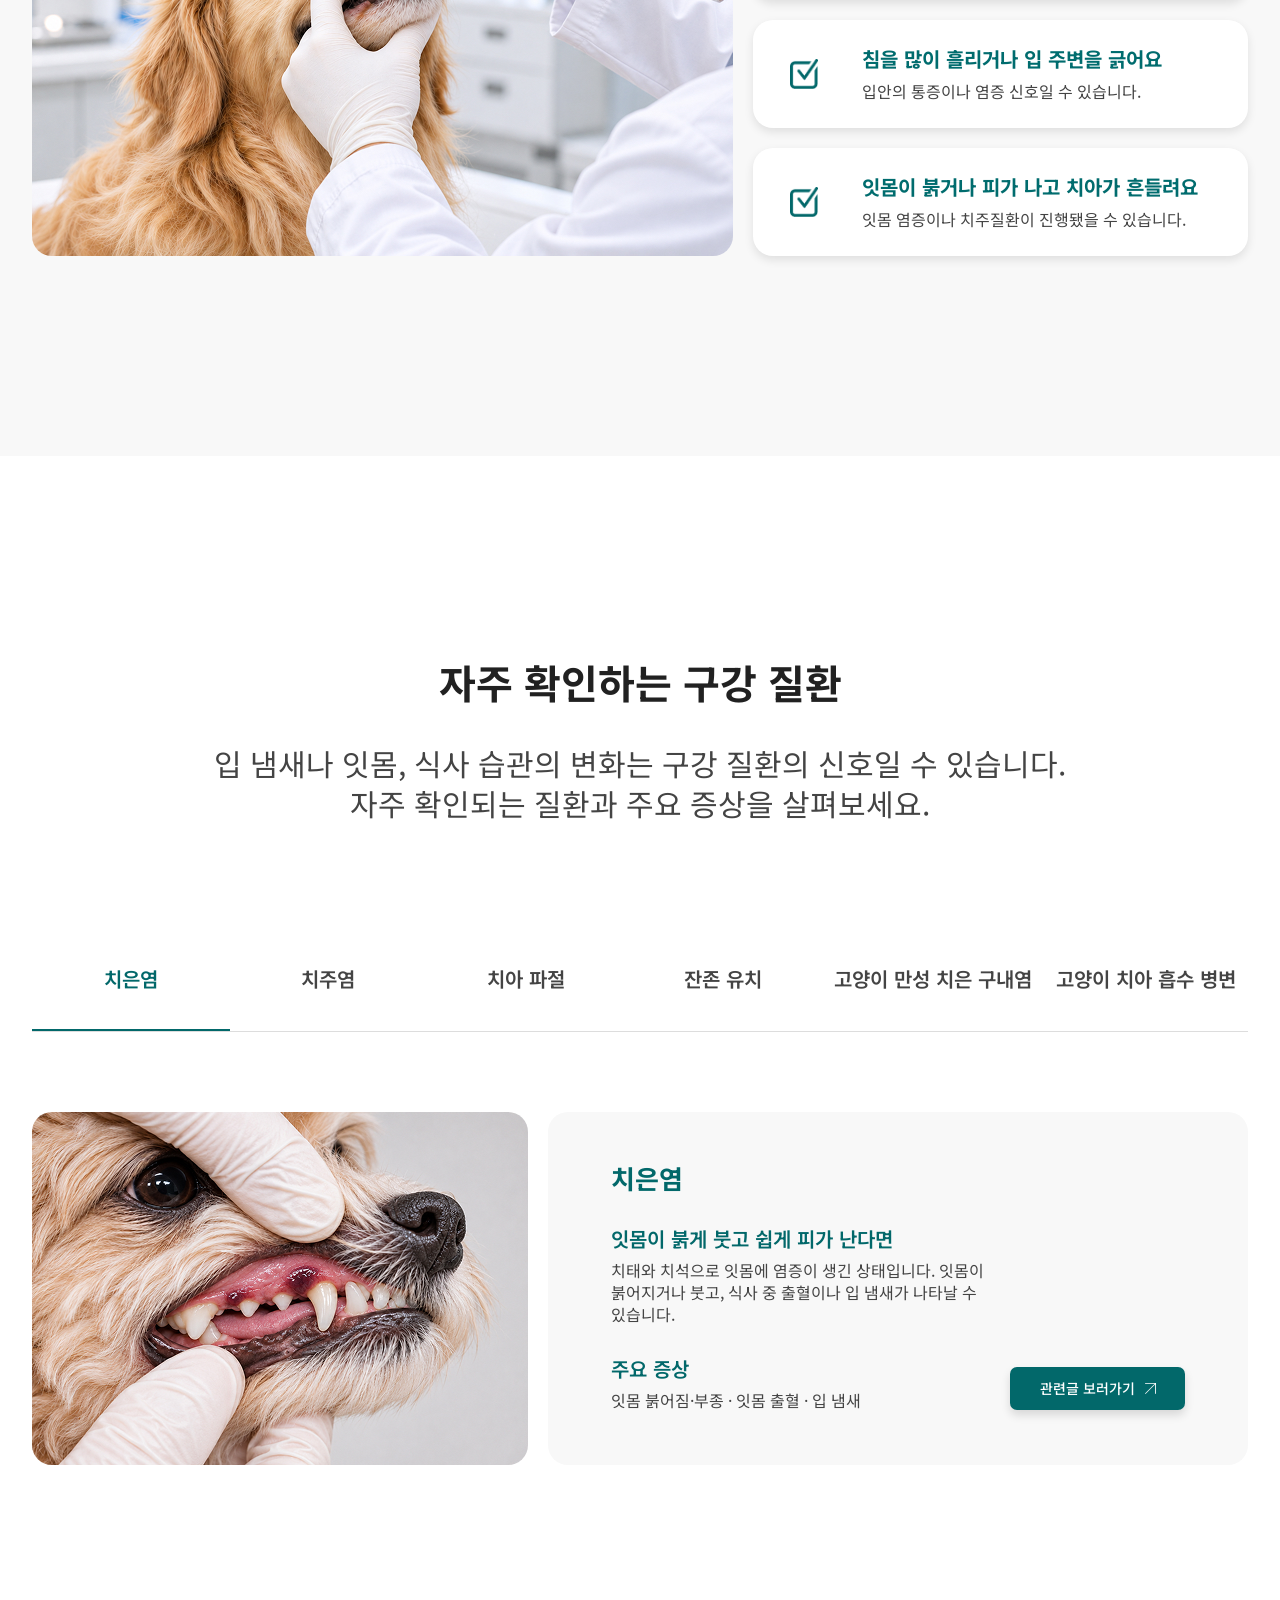
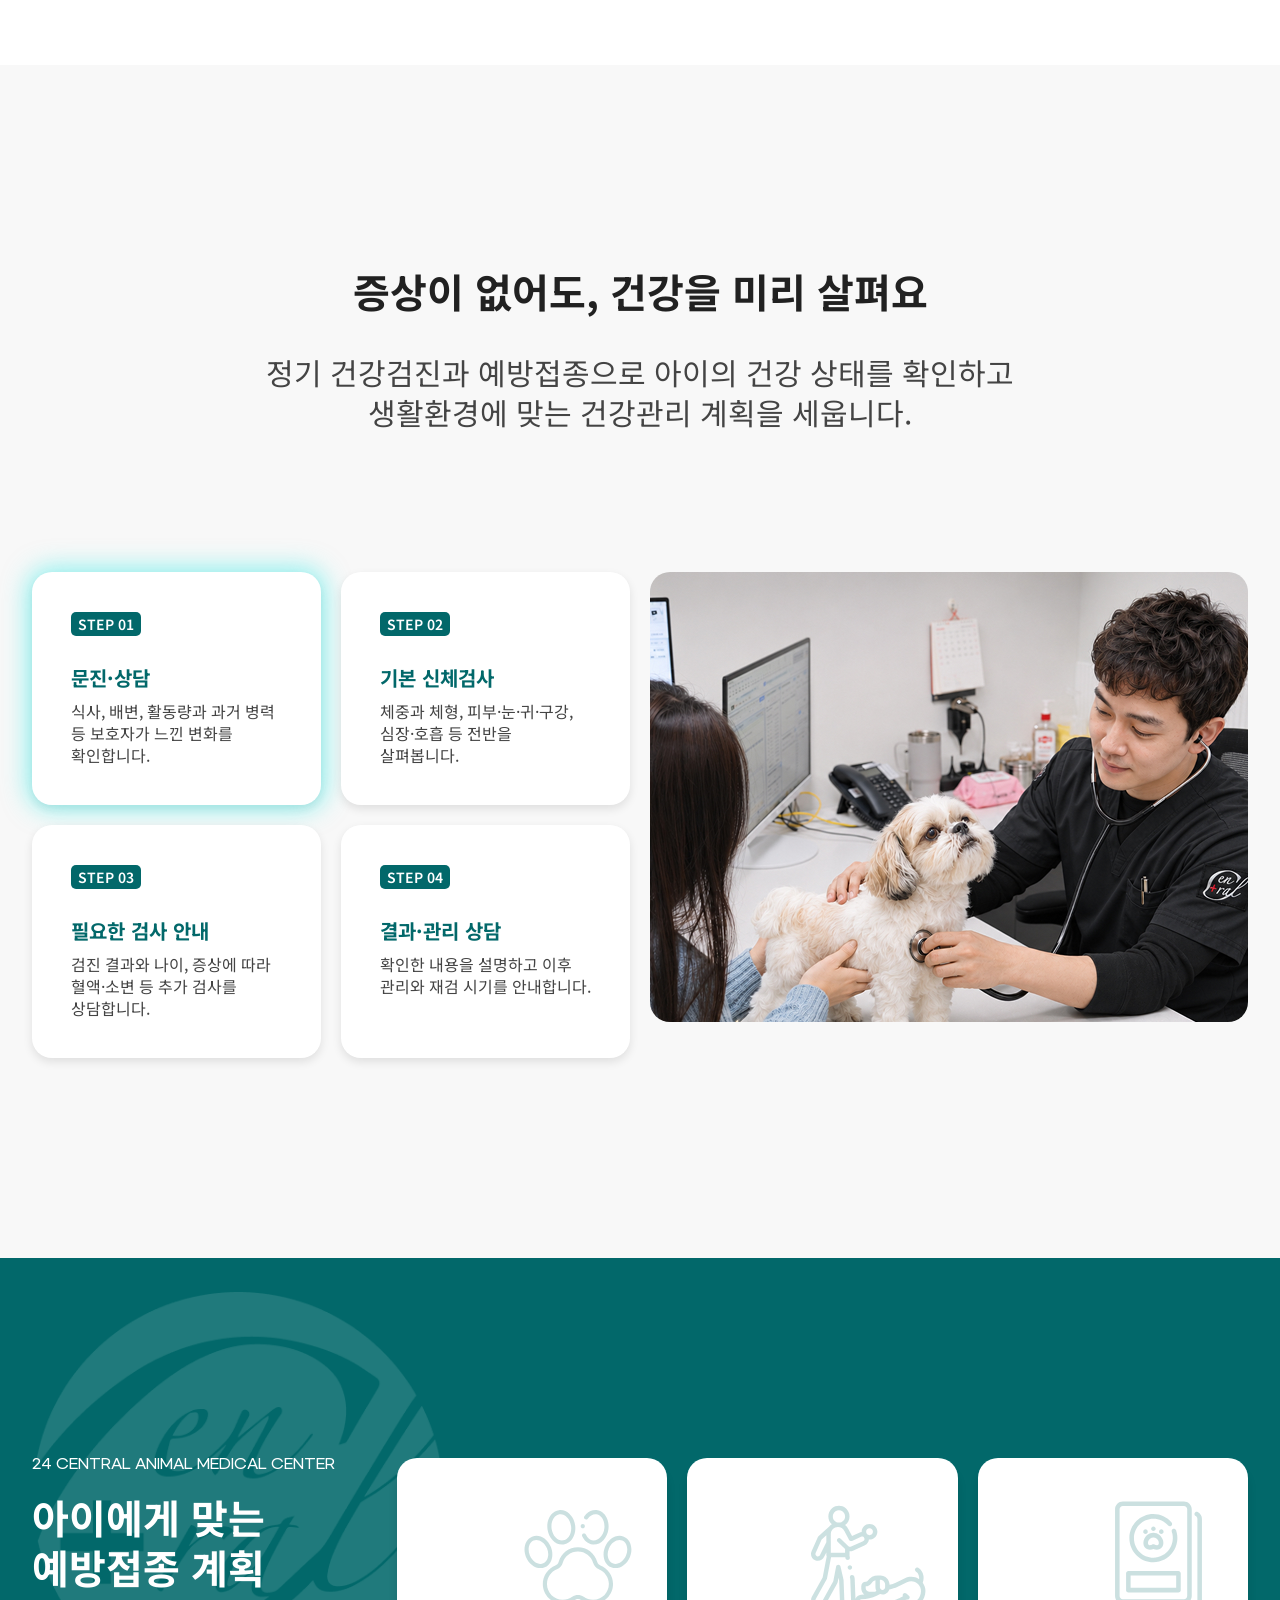
==== commit 44d84418: "Rebuild desktop footer layout" ====
--- a/index.html
+++ b/index.html
@@ -1,5 +1,5 @@
 <!doctype html>
-<html lang="ko"><head><meta charset="utf-8"><meta name="viewport" content="width=device-width,initial-scale=1,viewport-fit=cover"><title>24시센트럴동물메디컬센터 | 인천 부평 24시 동물병원</title><meta name="description" content="인천 부평구 대정로 50에 위치한 24시센트럴동물메디컬센터. 내과·외과·치과·건강검진과 24시간 응급 진료, 네이버 예약 및 오시는 길을 안내합니다."><meta name="robots" content="index,follow"><meta property="og:type" content="website"><meta property="og:locale" content="ko_KR"><meta property="og:site_name" content="24시센트럴동물메디컬센터"><meta property="og:title" content="24시센트럴동물메디컬센터 | 인천 부평 24시 동물병원"><meta property="og:description" content="인천 부평구 대정로 50에 위치한 24시센트럴동물메디컬센터. 내과·외과·치과·건강검진과 24시간 응급 진료, 네이버 예약 및 오시는 길을 안내합니다."><meta property="og:image" content="https://goddks7777-boop.github.io/central-animal-medical-preview/images/vis2.jpg"><meta property="og:image:type" content="image/jpeg"><meta property="og:image:width" content="1920"><meta property="og:image:height" content="789"><meta property="og:image:alt" content="24시센트럴동물메디컬센터 의료진의 수술 모습"><meta name="twitter:card" content="summary_large_image"><meta name="twitter:image" content="https://goddks7777-boop.github.io/central-animal-medical-preview/images/vis2.jpg"><meta name="twitter:image:alt" content="24시센트럴동물메디컬센터 의료진의 수술 모습"><meta name="twitter:title" content="24시센트럴동물메디컬센터 | 인천 부평 24시 동물병원"><meta name="twitter:description" content="인천 부평구 대정로 50에 위치한 24시센트럴동물메디컬센터. 내과·외과·치과·건강검진과 24시간 응급 진료, 네이버 예약 및 오시는 길을 안내합니다."><script type="application/ld+json">{"@context":"https://schema.org","@type":"VeterinaryCare","name":"24시센트럴동물메디컬센터","alternateName":"24시 센트럴동물메디컬센터","description":"인천 부평구 대정로 50에 위치한 24시센트럴동물메디컬센터. 내과·외과·치과·건강검진과 24시간 응급 진료, 네이버 예약 및 오시는 길을 안내합니다.","telephone":"+82-32-275-7582","address":{"@type":"PostalAddress","streetAddress":"대정로 50, 2층 201호~206호","addressLocality":"부평구","addressRegion":"인천광역시","addressCountry":"KR"},"hasMap":"https://map.naver.com/p/entry/place/2013424204","sameAs":["https://map.naver.com/p/entry/place/2013424204","https://blog.naver.com/24h_centralamc"]}</script><link rel="stylesheet" href="style.css?v=quick-checkup-37"></head><body id="top">
+<html lang="ko"><head><meta charset="utf-8"><meta name="viewport" content="width=device-width,initial-scale=1,viewport-fit=cover"><title>24시센트럴동물메디컬센터 | 인천 부평 24시 동물병원</title><meta name="description" content="인천 부평구 대정로 50에 위치한 24시센트럴동물메디컬센터. 내과·외과·치과·건강검진과 24시간 응급 진료, 네이버 예약 및 오시는 길을 안내합니다."><meta name="robots" content="index,follow"><meta property="og:type" content="website"><meta property="og:locale" content="ko_KR"><meta property="og:site_name" content="24시센트럴동물메디컬센터"><meta property="og:title" content="24시센트럴동물메디컬센터 | 인천 부평 24시 동물병원"><meta property="og:description" content="인천 부평구 대정로 50에 위치한 24시센트럴동물메디컬센터. 내과·외과·치과·건강검진과 24시간 응급 진료, 네이버 예약 및 오시는 길을 안내합니다."><meta property="og:image" content="https://goddks7777-boop.github.io/central-animal-medical-preview/images/vis2.jpg"><meta property="og:image:type" content="image/jpeg"><meta property="og:image:width" content="1920"><meta property="og:image:height" content="789"><meta property="og:image:alt" content="24시센트럴동물메디컬센터 의료진의 수술 모습"><meta name="twitter:card" content="summary_large_image"><meta name="twitter:image" content="https://goddks7777-boop.github.io/central-animal-medical-preview/images/vis2.jpg"><meta name="twitter:image:alt" content="24시센트럴동물메디컬센터 의료진의 수술 모습"><meta name="twitter:title" content="24시센트럴동물메디컬센터 | 인천 부평 24시 동물병원"><meta name="twitter:description" content="인천 부평구 대정로 50에 위치한 24시센트럴동물메디컬센터. 내과·외과·치과·건강검진과 24시간 응급 진료, 네이버 예약 및 오시는 길을 안내합니다."><script type="application/ld+json">{"@context":"https://schema.org","@type":"VeterinaryCare","name":"24시센트럴동물메디컬센터","alternateName":"24시 센트럴동물메디컬센터","description":"인천 부평구 대정로 50에 위치한 24시센트럴동물메디컬센터. 내과·외과·치과·건강검진과 24시간 응급 진료, 네이버 예약 및 오시는 길을 안내합니다.","telephone":"+82-32-275-7582","address":{"@type":"PostalAddress","streetAddress":"대정로 50, 2층 201호~206호","addressLocality":"부평구","addressRegion":"인천광역시","addressCountry":"KR"},"hasMap":"https://map.naver.com/p/entry/place/2013424204","sameAs":["https://map.naver.com/p/entry/place/2013424204","https://blog.naver.com/24h_centralamc"]}</script><link rel="stylesheet" href="style.css?v=desktop-footer-38"></head><body id="top">
 <header><a href="#top"><img src="images/logo.png" alt="24시 센트럴동물메디컬센터"></a><button class="menu" aria-label="메뉴 열기" aria-expanded="false">☰</button><nav><a href="#story">24시 센트럴동물메디컬센터</a><a href="#internal">내과</a><a href="#surgery">외과</a><a href="#dental">치과</a><a href="#checkup">건강검진</a></nav></header>
 <main><div class="story-sequence"><section class="visual hero" aria-label="메인 비주얼" aria-roledescription="슬라이드">
   <div class="hero-slide hero-slide-1 is-active" role="group" aria-label="1 / 3" aria-hidden="false"><div class="wrap"><h1>우리 아이와 함께하는 오늘이<br>더 오래, 더 행복하도록</h1><p>말하지 못하는 작은 불편까지 세심하게 살피며<br>가족을 대하는 마음으로 진료합니다.</p></div></div>
@@ -176,14 +176,15 @@
   <div class="wrap">
     <div class="location-grid">
       <div class="location-map"><iframe title="인천 부평구 대정로 50 구글 지도" src="https://maps.google.com/maps?q=%EC%9D%B8%EC%B2%9C%EA%B4%91%EC%97%AD%EC%8B%9C%20%EB%B6%80%ED%8F%89%EA%B5%AC%20%EB%8C%80%EC%A0%95%EB%A1%9C%2050&amp;output=embed" loading="lazy" referrerpolicy="no-referrer-when-downgrade" allowfullscreen></iframe><a href="https://www.google.com/maps/search/?api=1&amp;query=%EC%9D%B8%EC%B2%9C%EA%B4%91%EC%97%AD%EC%8B%9C%20%EB%B6%80%ED%8F%89%EA%B5%AC%20%EB%8C%80%EC%A0%95%EB%A1%9C%2050" target="_blank" rel="noopener noreferrer">구글 지도 크게 보기 ↗</a></div>
-      <div class="location-address"><h2><img src="images/icon17.png" alt="">오시는 길</h2><p>인천 부평구 대정로 50 2층<br> 201호~206호</p><a class="location-phone" href="tel:0322757582"><img src="images/icon21.png" alt="">032-275-7582</a></div>
+      <div class="location-address"><h2><img src="images/icon17.png" alt="">오시는 길</h2><p>인천 부평구 대정로 50 2층<br> 201호~206호</p></div>
       <div class="location-directions"><div><h3><img src="images/icon19.png" alt="">지하철/도보</h3><p>부평역 19번 출구에서도 도보 약 7분 거리</p></div><div><h3><img src="images/icon18.png" alt="">버스</h3><p>'부평시장로터리' 또는 '부평시장역' 정류장에서 하차 후 도보 3분</p></div><div><h3><img src="images/icon20.png" alt="">차량</h3><p>네비에 '인천 부평구 대정로 50' 검색<br>* 건물 내 주차장 이용 가능(4시간 무료)</p></div></div>
+      <div class="location-contact"><h2><img src="images/icon21.png" alt="">문의 전화</h2><a class="location-phone" href="tel:0322757582">032-275-7582</a></div>
       <a class="location-phone location-phone-mobile" href="tel:0322757582"><img src="images/icon21.png" alt="">032-275-7582</a>
     </div>
     <div class="location-bottom">
       <img class="location-logo" src="images/logo.png" alt="24시 센트럴동물메디컬센터">
       <div class="location-company"><div class="location-policies"><a href="faq.html">자주 묻는 질문</a><a href="terms.html">이용약관</a><a href="privacy.html">개인정보취급방침</a><a href="fees.html">비급여진료안내</a></div><p>24시센트럴동물메디컬센터 <span aria-hidden="true">│</span> 사업자번호 633-34-01750 <span aria-hidden="true">│</span> 대표자 김용식<br>인천 부평구 대정로 50 2층 <span aria-hidden="true">│</span> TEL 032-275-7582<span class="location-fax"> <span aria-hidden="true">│</span> FAX ???</span></p></div>
-      <div class="location-meta"><div class="location-social" aria-label="소셜 채널"><img src="images/f_icon_1.png" alt="카카오톡"><a href="https://blog.naver.com/24h_centralamc" target="_blank" rel="noopener noreferrer" aria-label="네이버 블로그 새 창 열기"><img src="images/f_icon_2.png" alt=""></a><a href="https://www.instagram.com/p/DfysJZFEuLK" target="_blank" rel="noopener noreferrer" aria-label="인스타그램 게시물 새 창 열기"><img src="images/f_icon_3.png" alt=""></a><img src="images/f_icon_4.png" alt="유튜브"></div><p>COPYRIGHT © 2026 24시센트럴동물메디컬센터.<br>ALL RIGHTS RESERVED.<br>Designed by. 오늘의브랜딩</p></div>
+      <div class="location-meta"><div class="location-social" aria-label="소셜 채널"><img src="images/f_icon_1.png" alt="카카오톡"><a href="https://blog.naver.com/24h_centralamc" target="_blank" rel="noopener noreferrer" aria-label="네이버 블로그 새 창 열기"><img src="images/f_icon_2.png" alt=""></a><a href="https://www.instagram.com/p/DfysJZFEuLK" target="_blank" rel="noopener noreferrer" aria-label="인스타그램 게시물 새 창 열기"><img src="images/f_icon_3.png" alt=""></a><img src="images/f_icon_4.png" alt="유튜브"></div><p>COPYRIGHT © 2026 24시센트럴동물메디컬센터.<br class="mobile-footer-break"> ALL RIGHTS RESERVED.<br>Designed by. 오늘의브랜딩</p></div>
     </div>
   </div>
 </footer><script src="app.js?v=mobile-mouse-drag-9"></script></body></html>
--- a/style.css
+++ b/style.css
@@ -860,3 +860,46 @@
   #equipment .mobile-card-controls .mobile-card-next{right:-18px}
   #equipment .mobile-card-controls button:disabled{opacity:.35}
 }
+
+/* PC 푸터: 지도, 위치 안내, 전화와 하단 정보를 시안에 맞춰 배치합니다. */
+.location-contact,.mobile-footer-break{display:none}
+#location .location-fax{display:none}
+@media(min-width:901px){
+  #location{min-height:761px;padding:110px 0 80px}
+  #location .wrap{position:relative}
+  #location .location-grid{display:grid;grid-template-columns:minmax(0,734fr) minmax(0,285fr) minmax(0,253fr);column-gap:clamp(24px,4.375vw,84px);align-items:start}
+  #location .location-map{grid-column:1;grid-row:1;height:410px}
+  #location .location-address{grid-column:2;grid-row:1;margin-top:26px}
+  #location .location-directions{grid-column:2;grid-row:1;margin-top:140px;gap:20px}
+  #location .location-contact{display:block;grid-column:3;grid-row:1;margin-top:26px}
+  #location .location-address h2,#location .location-directions h3,#location .location-contact h2{display:flex;align-items:center;gap:10px;margin:0 0 6px;font-size:20px;line-height:20px}
+  #location .location-address h2 img,#location .location-contact h2 img{width:24px;height:24px;object-fit:contain}
+  #location .location-directions h3 img{width:24px;height:24px;object-fit:contain}
+  #location .location-address p,#location .location-directions p{margin-left:34px;font-size:16px;line-height:22px}
+  #location .location-directions p{font-weight:400}
+  #location .location-address p br{display:none}
+  #location .location-contact .location-phone{display:inline-block;margin:0 0 0 34px;font-size:clamp(19px,1.5625vw,30px);line-height:30px;font-weight:700}
+  #location .location-social{position:absolute;top:140px;right:11px;justify-content:flex-end;gap:20px}
+  #location .location-social>img:first-child{display:none}
+  #location .location-bottom{display:grid;grid-template-columns:221px minmax(0,435px) minmax(0,1fr);gap:clamp(24px,4.0625vw,78px);align-items:start;margin-top:43px}
+  #location .location-logo{width:221px}
+  #location .location-policies{justify-content:space-between;gap:10px;font-size:20px;line-height:20px;font-weight:600}
+  #location .location-policies a[href="faq.html"]{display:none}
+  #location .location-company p{margin-top:20px;font-size:14px;line-height:22px;font-weight:400}
+  #location .location-meta{grid-column:auto;text-align:right}
+  #location .location-meta p{margin-top:40px;font-size:14px;line-height:17px;font-weight:400}
+}
+@media(max-width:900px){.mobile-footer-break{display:initial}}
+@media(min-width:1351px){
+  #location .location-address p{width:max-content;max-width:calc(100% + 40px)}
+  #location .location-directions p{width:calc(100% + 35px)}
+}
+@media(min-width:901px) and (max-width:1350px){
+  #location .location-grid{column-gap:24px}
+  #location .location-address p,#location .location-directions p{font-size:14px;line-height:21px}
+  #location .location-policies{font-size:16px}
+  #location .location-bottom{grid-template-columns:180px minmax(0,1fr) minmax(0,1fr);gap:24px}
+  #location .location-logo{width:180px}
+}
+
+@media(min-width:901px){#location .location-company p{word-break:keep-all;overflow-wrap:normal}}
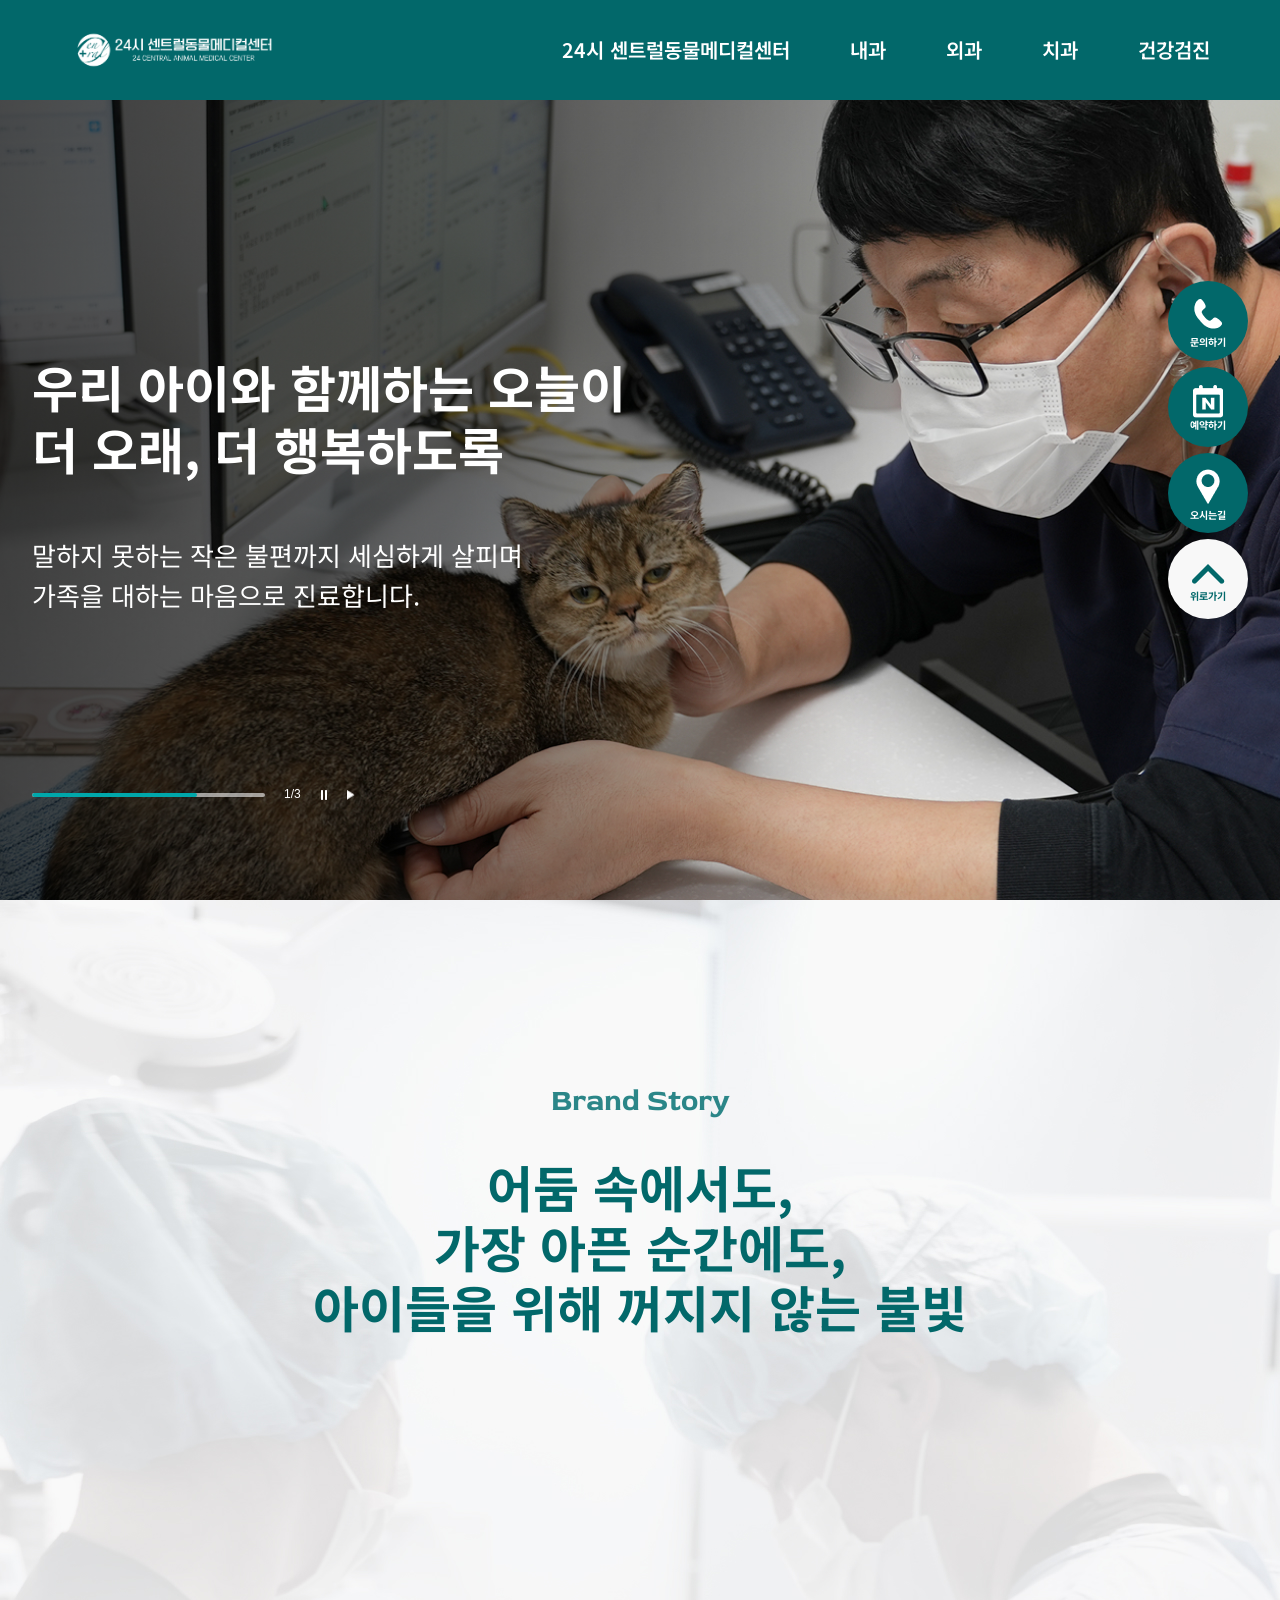
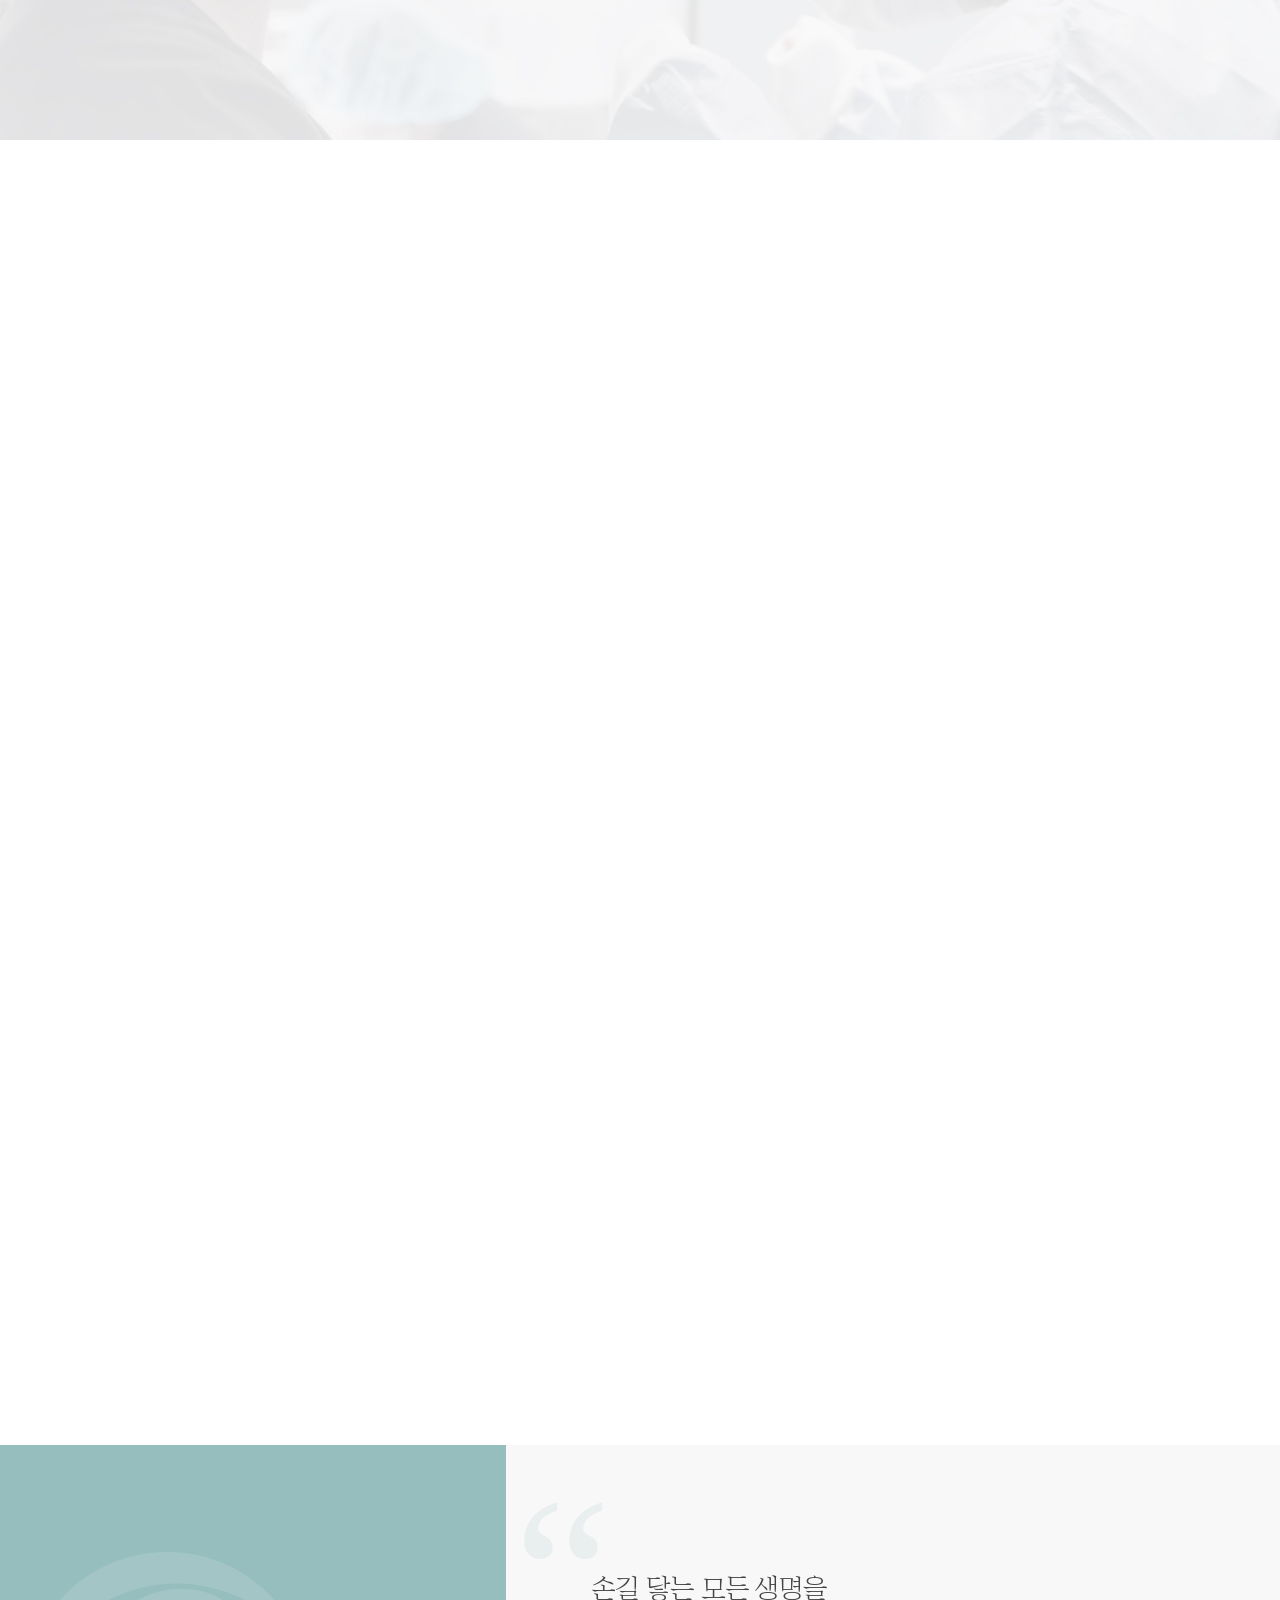
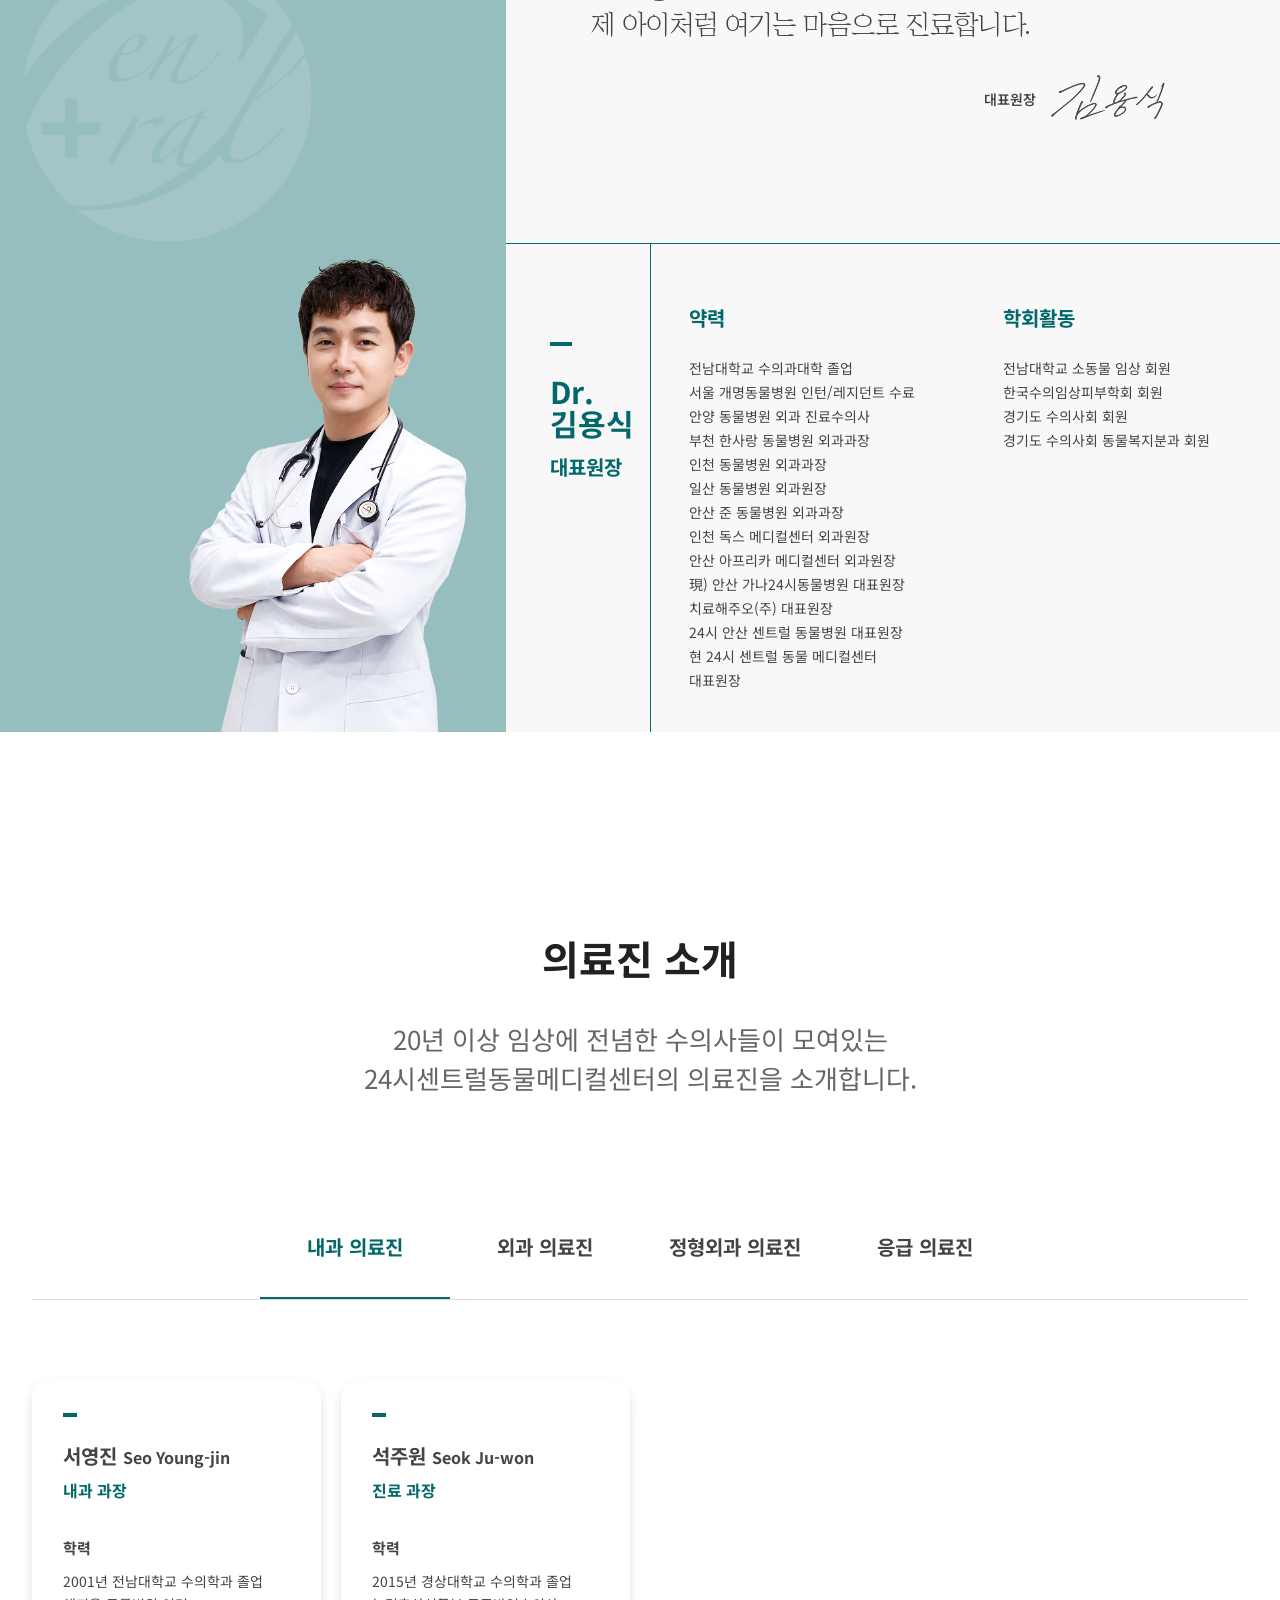
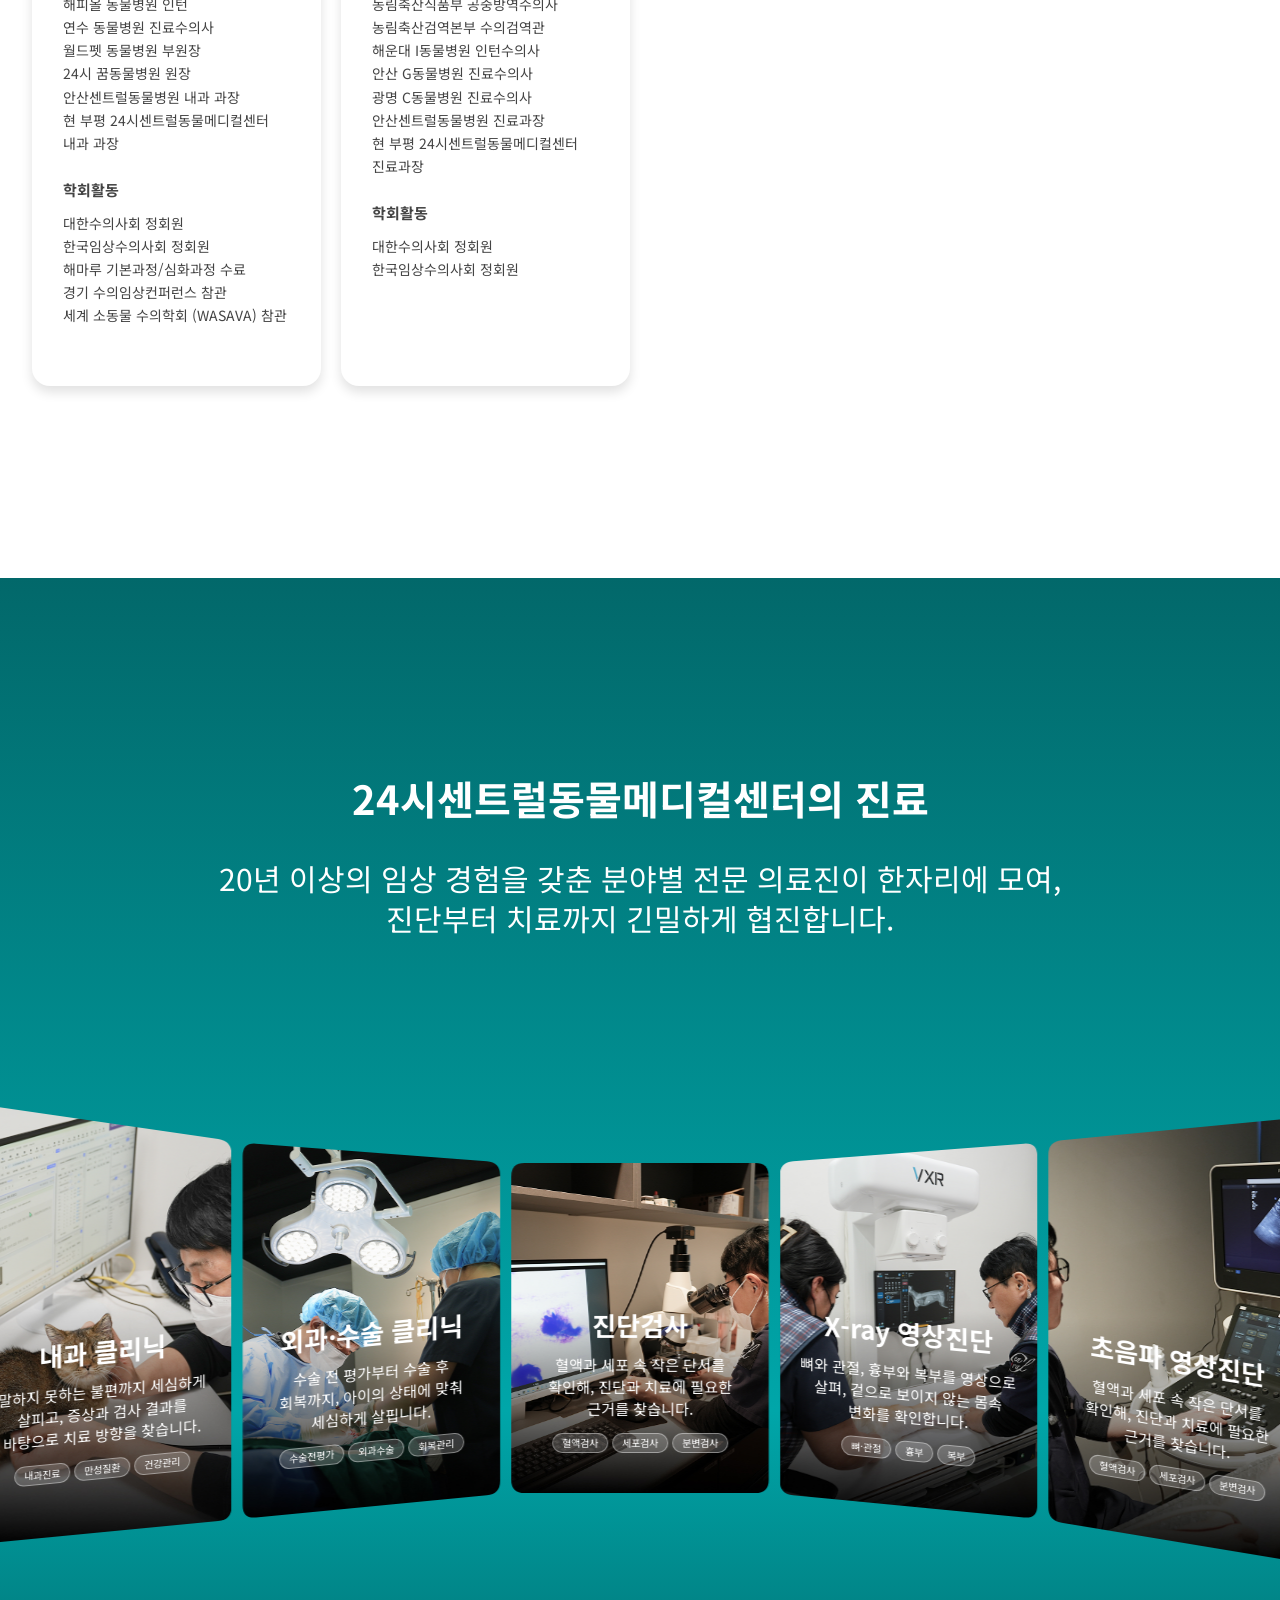
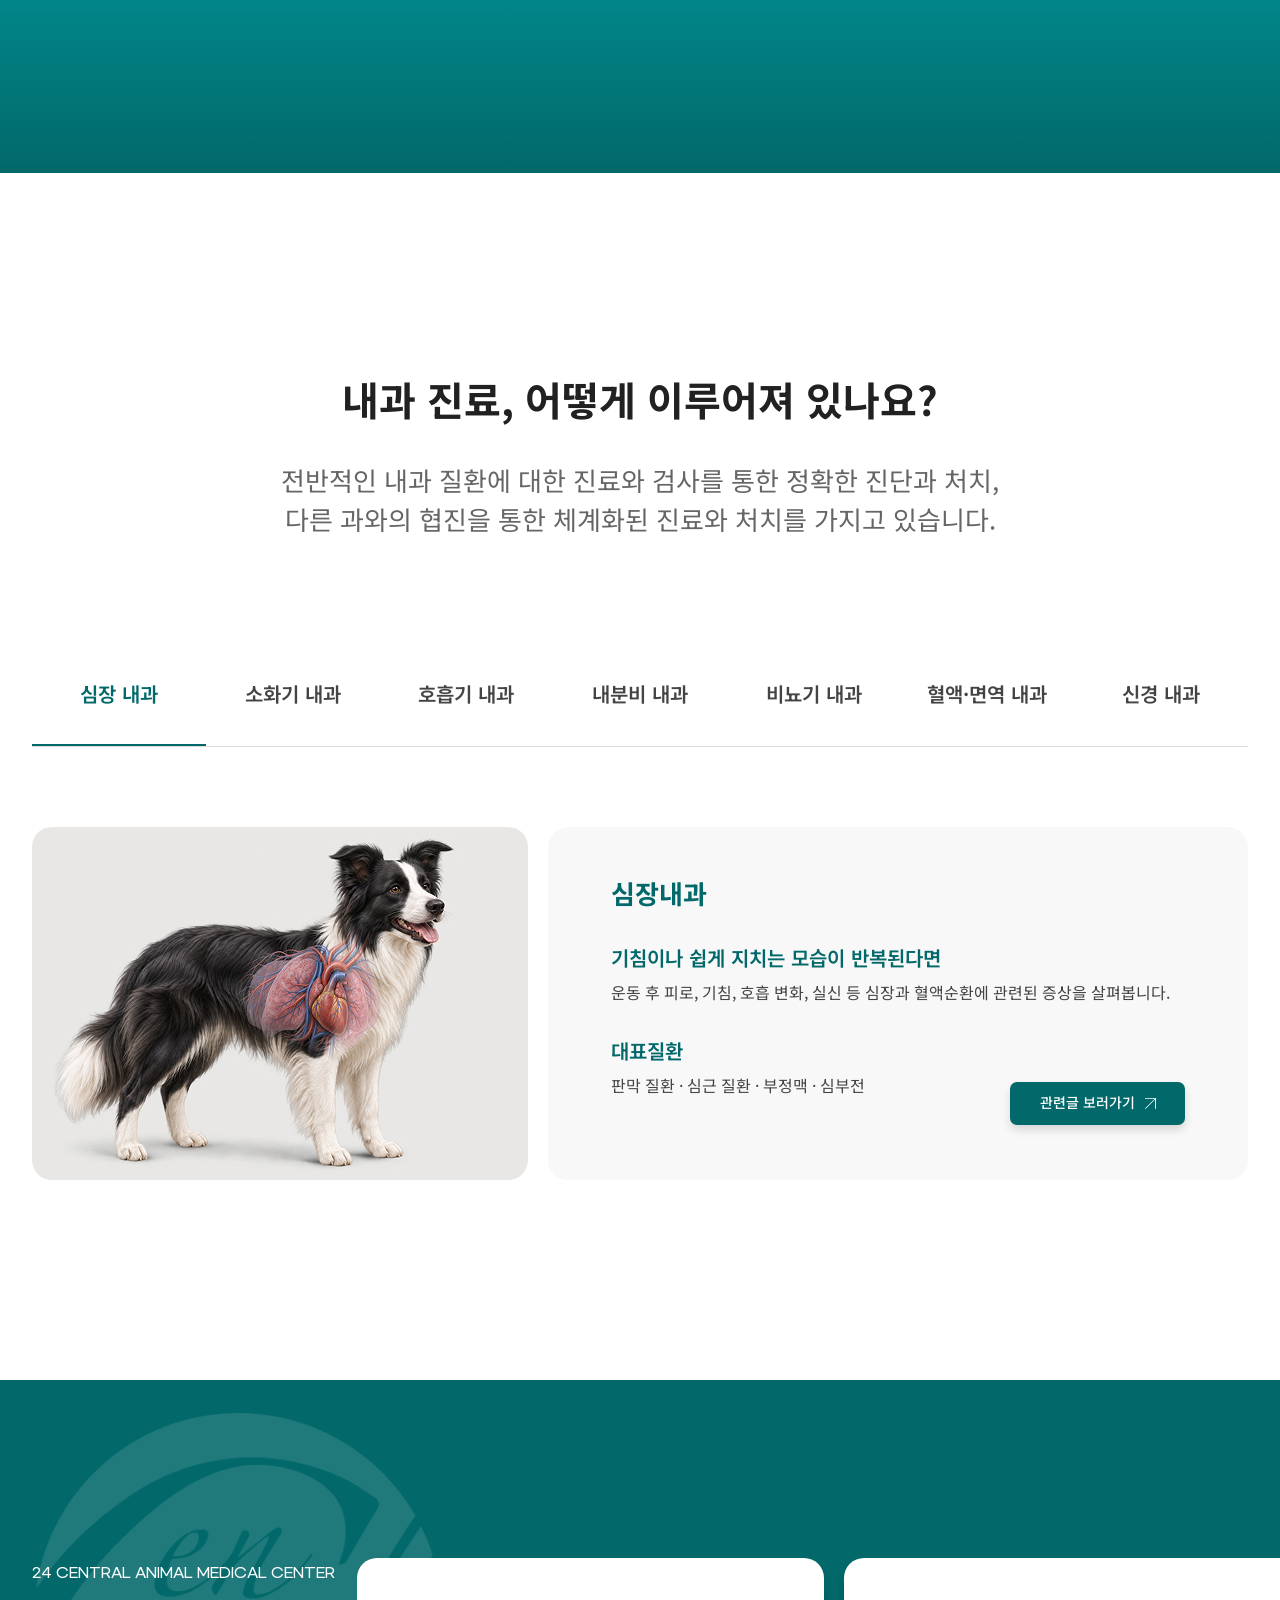
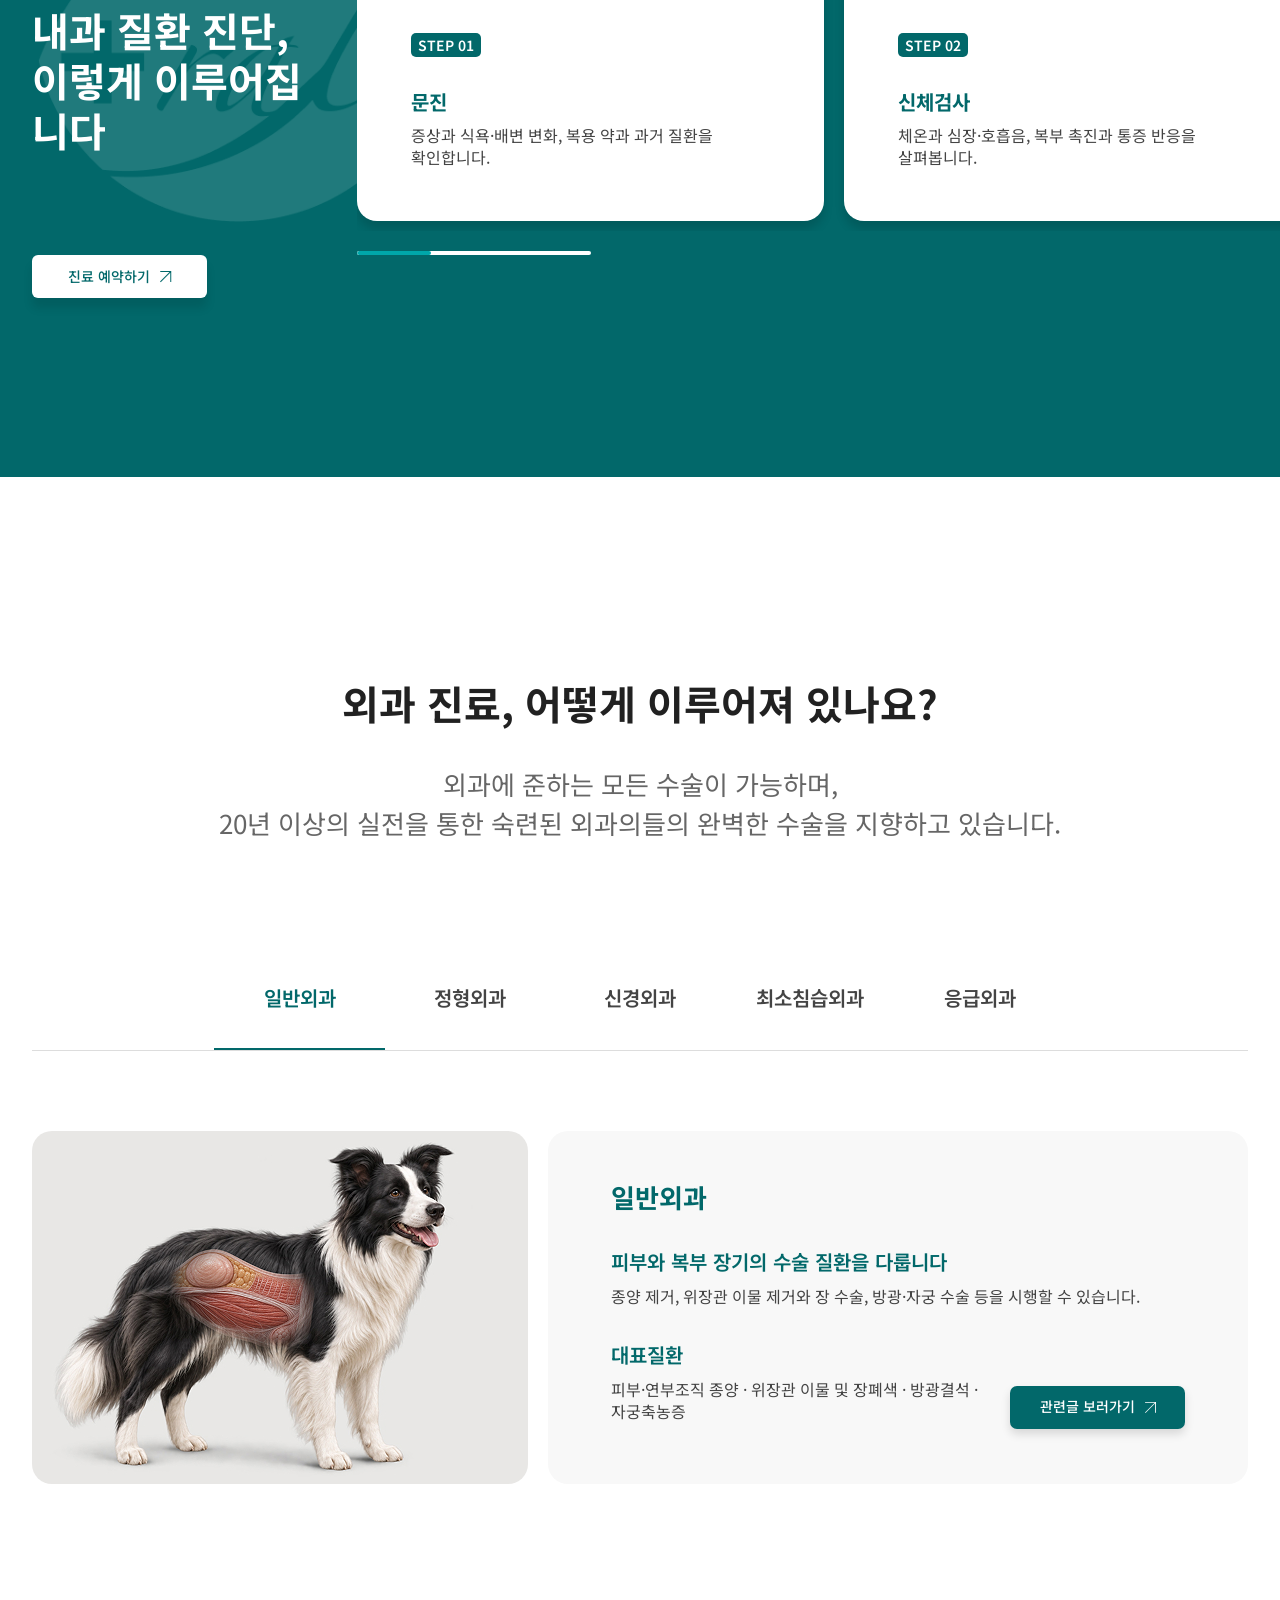
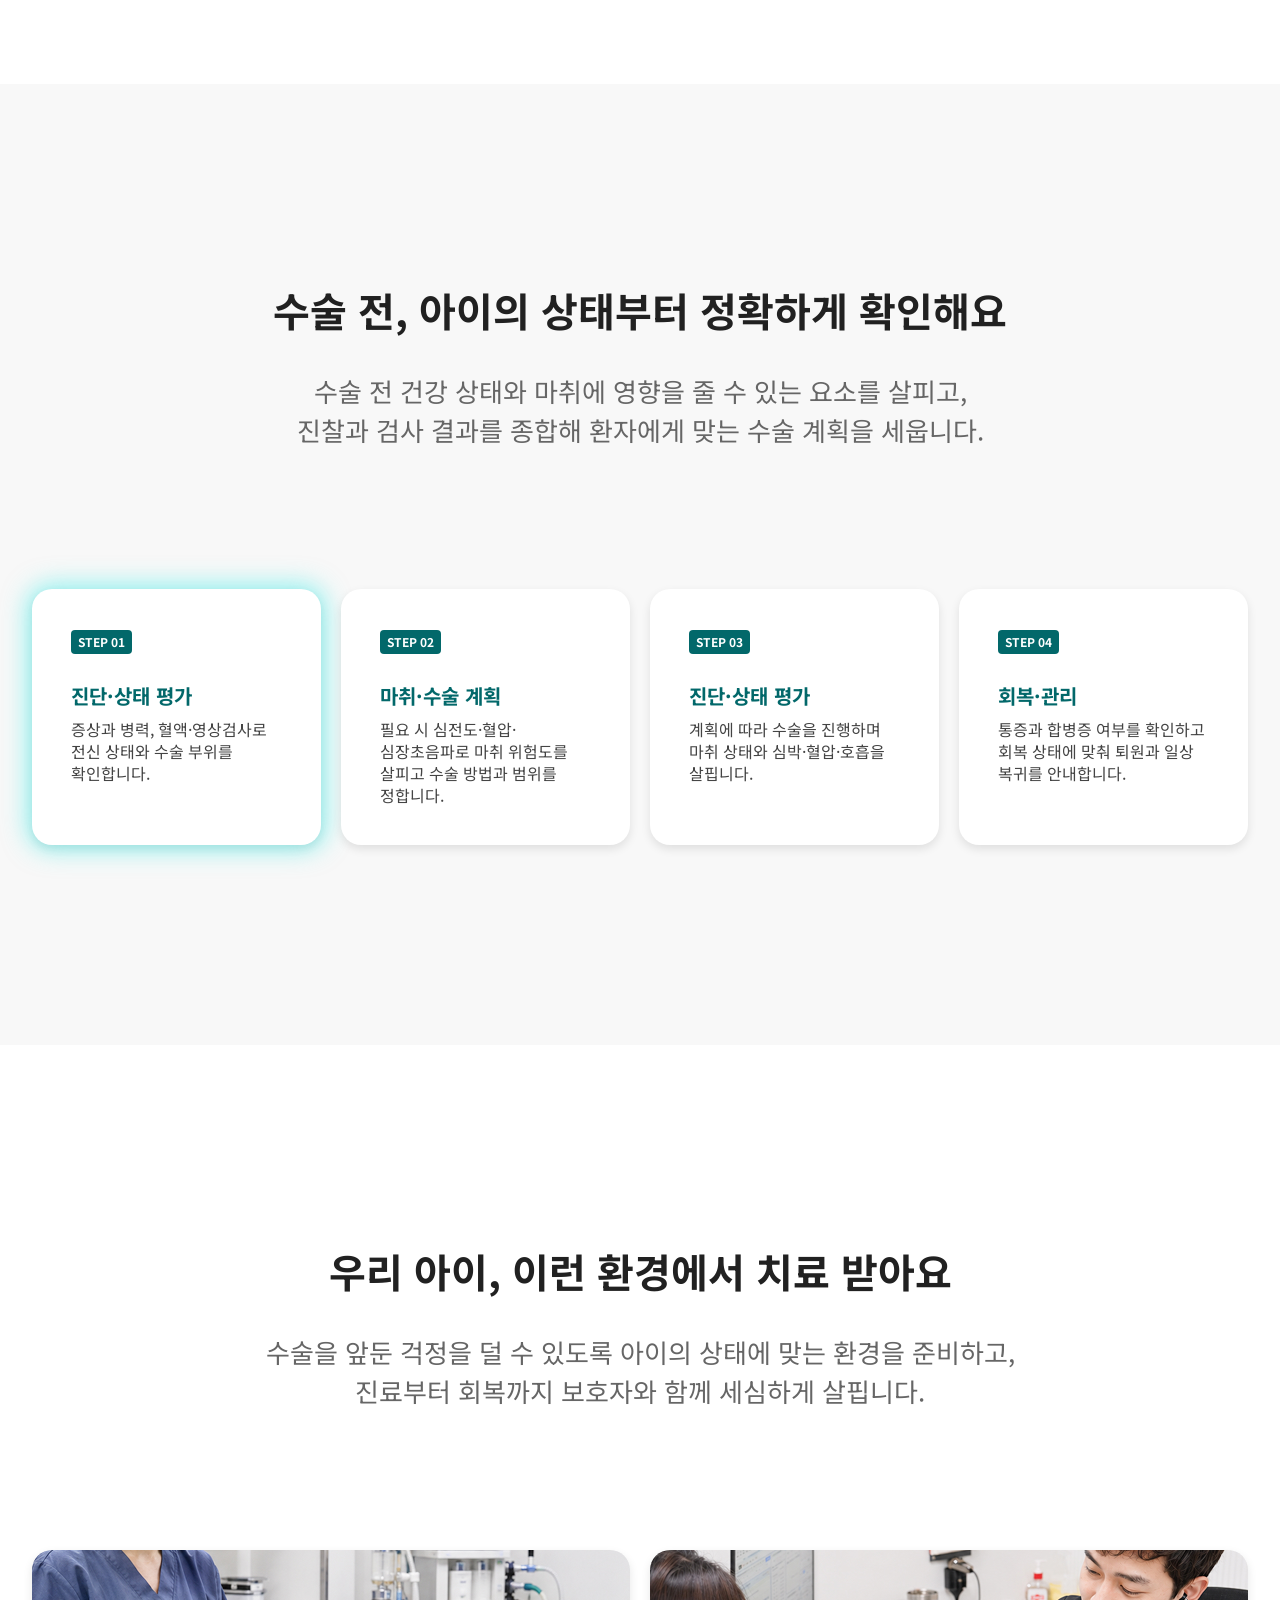
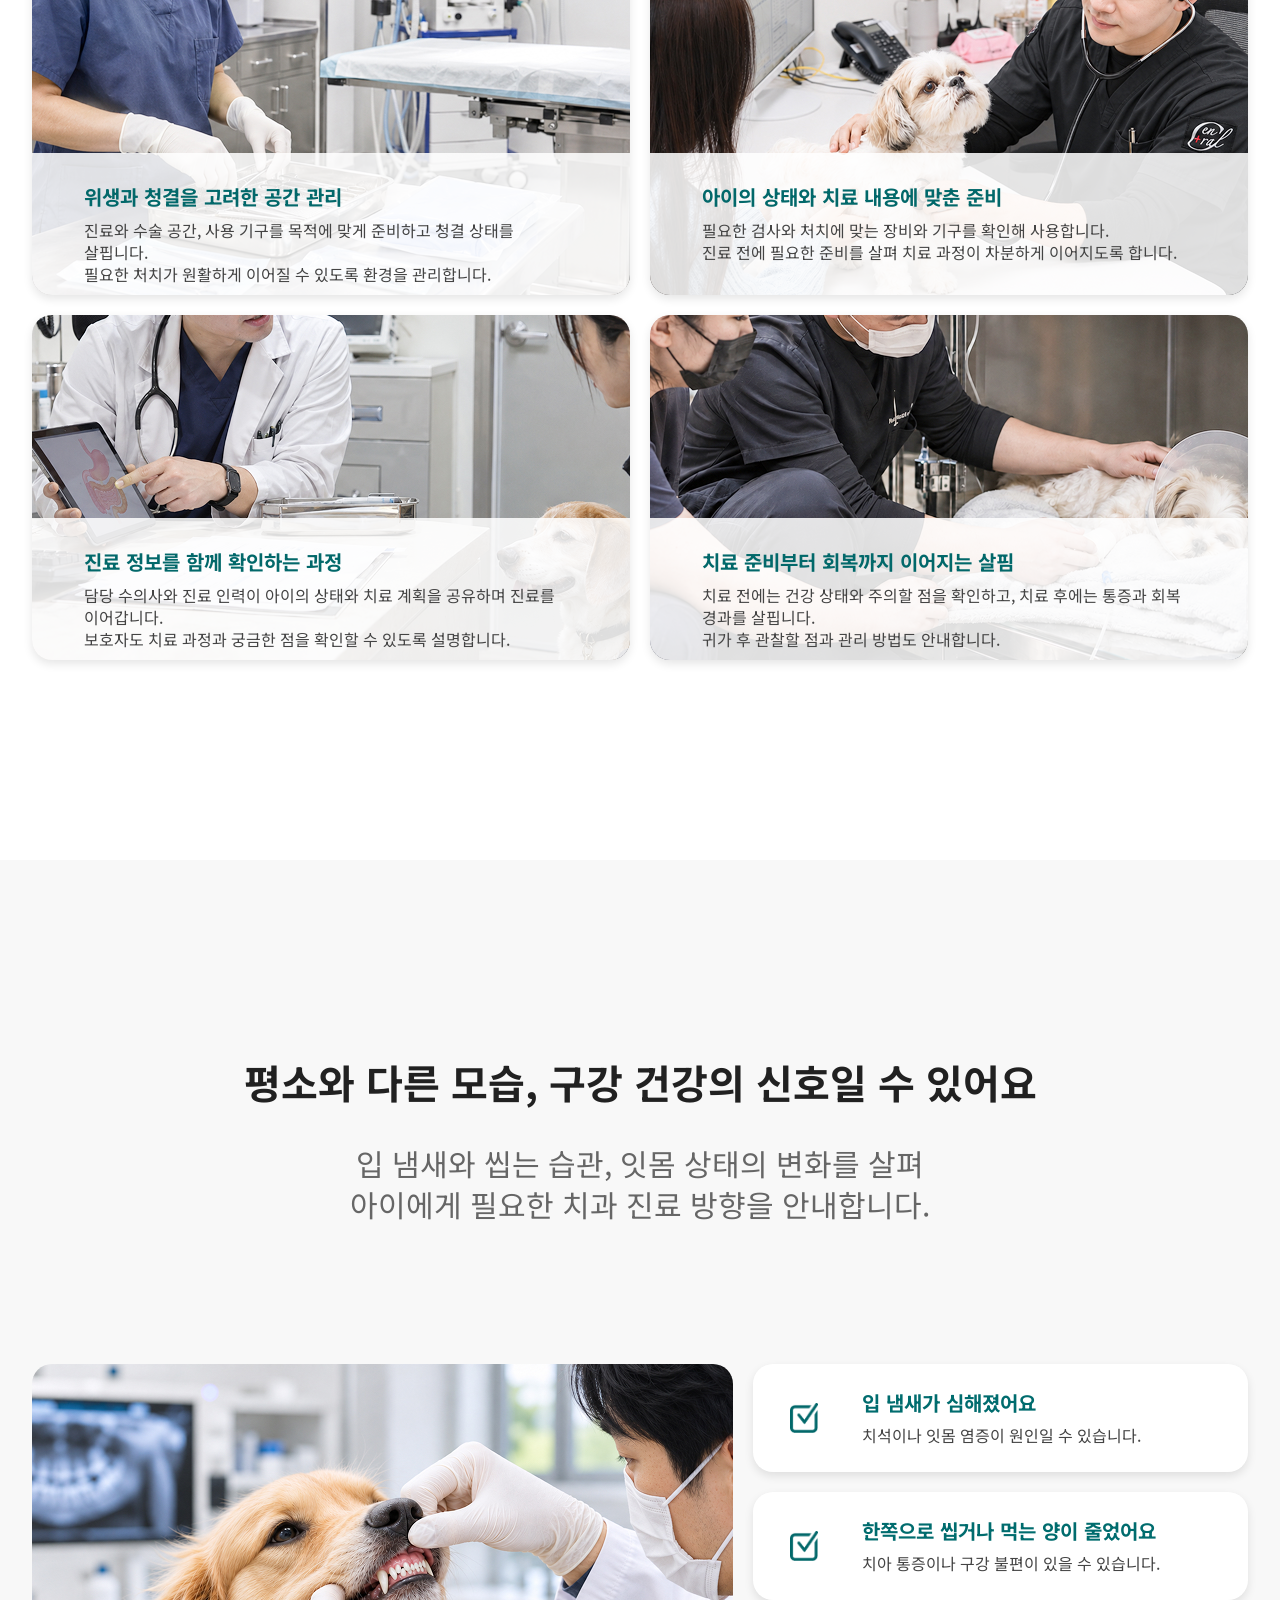
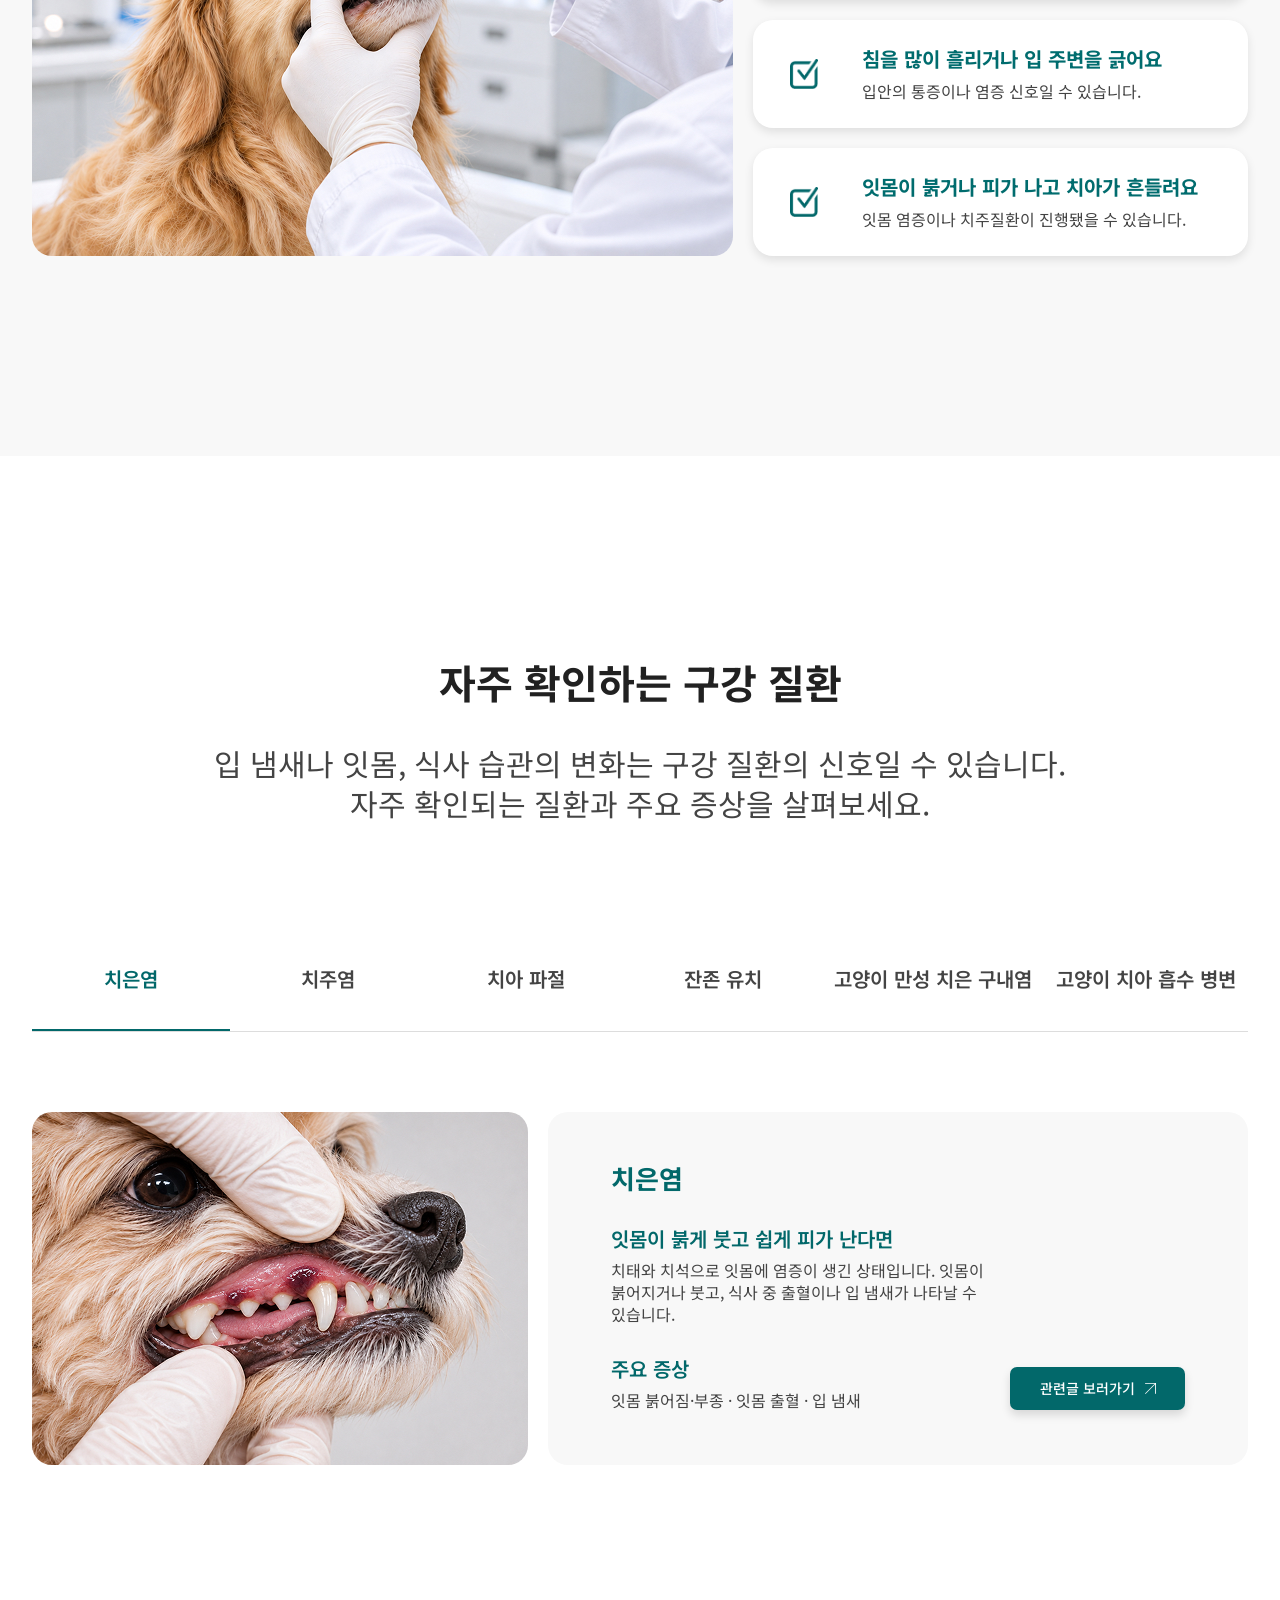
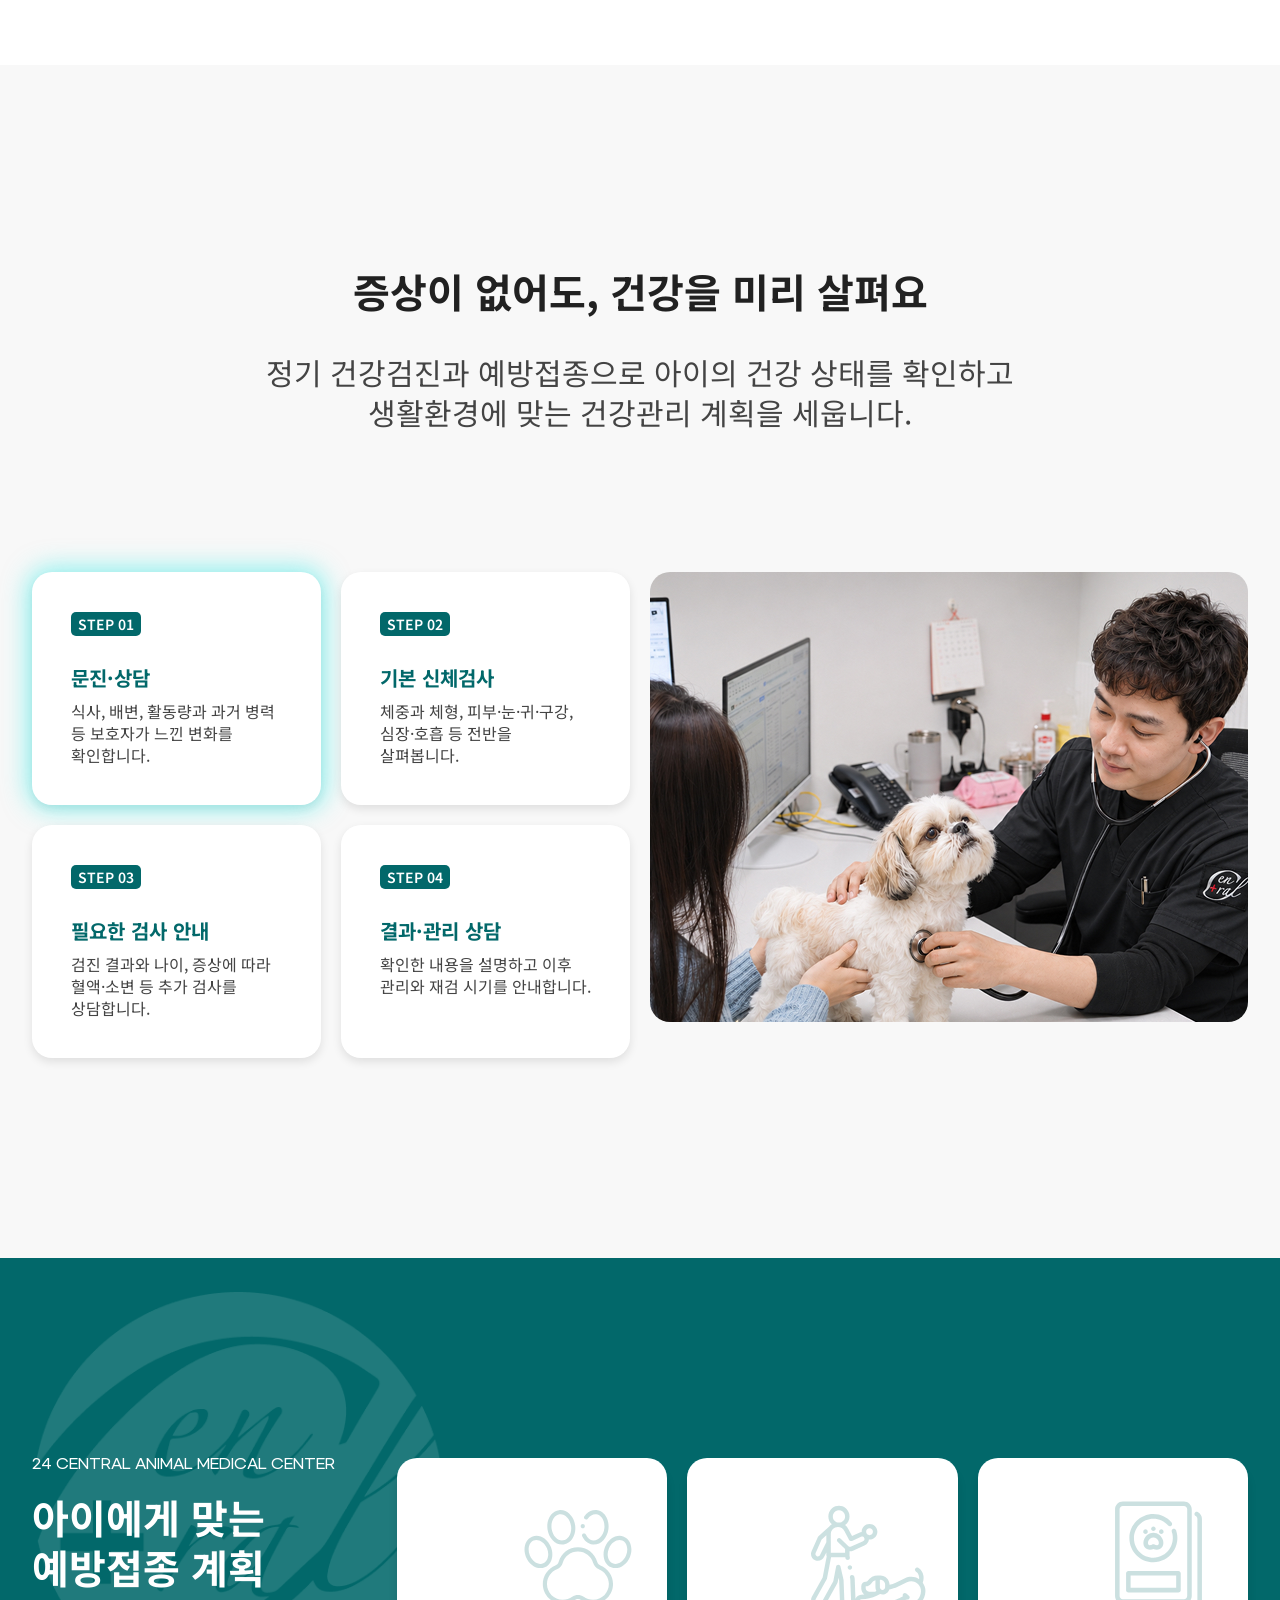
==== commit 38549b96: "Toggle equipment details on mobile tap" ====
--- a/index.html
+++ b/index.html
@@ -1,5 +1,5 @@
 <!doctype html>
-<html lang="ko"><head><meta charset="utf-8"><meta name="viewport" content="width=device-width,initial-scale=1,viewport-fit=cover"><title>24시센트럴동물메디컬센터 | 인천 부평 24시 동물병원</title><meta name="description" content="인천 부평구 대정로 50에 위치한 24시센트럴동물메디컬센터. 내과·외과·치과·건강검진과 24시간 응급 진료, 네이버 예약 및 오시는 길을 안내합니다."><meta name="robots" content="index,follow"><meta property="og:type" content="website"><meta property="og:locale" content="ko_KR"><meta property="og:site_name" content="24시센트럴동물메디컬센터"><meta property="og:title" content="24시센트럴동물메디컬센터 | 인천 부평 24시 동물병원"><meta property="og:description" content="인천 부평구 대정로 50에 위치한 24시센트럴동물메디컬센터. 내과·외과·치과·건강검진과 24시간 응급 진료, 네이버 예약 및 오시는 길을 안내합니다."><meta property="og:image" content="https://goddks7777-boop.github.io/central-animal-medical-preview/images/vis2.jpg"><meta property="og:image:type" content="image/jpeg"><meta property="og:image:width" content="1920"><meta property="og:image:height" content="789"><meta property="og:image:alt" content="24시센트럴동물메디컬센터 의료진의 수술 모습"><meta name="twitter:card" content="summary_large_image"><meta name="twitter:image" content="https://goddks7777-boop.github.io/central-animal-medical-preview/images/vis2.jpg"><meta name="twitter:image:alt" content="24시센트럴동물메디컬센터 의료진의 수술 모습"><meta name="twitter:title" content="24시센트럴동물메디컬센터 | 인천 부평 24시 동물병원"><meta name="twitter:description" content="인천 부평구 대정로 50에 위치한 24시센트럴동물메디컬센터. 내과·외과·치과·건강검진과 24시간 응급 진료, 네이버 예약 및 오시는 길을 안내합니다."><script type="application/ld+json">{"@context":"https://schema.org","@type":"VeterinaryCare","name":"24시센트럴동물메디컬센터","alternateName":"24시 센트럴동물메디컬센터","description":"인천 부평구 대정로 50에 위치한 24시센트럴동물메디컬센터. 내과·외과·치과·건강검진과 24시간 응급 진료, 네이버 예약 및 오시는 길을 안내합니다.","telephone":"+82-32-275-7582","address":{"@type":"PostalAddress","streetAddress":"대정로 50, 2층 201호~206호","addressLocality":"부평구","addressRegion":"인천광역시","addressCountry":"KR"},"hasMap":"https://map.naver.com/p/entry/place/2013424204","sameAs":["https://map.naver.com/p/entry/place/2013424204","https://blog.naver.com/24h_centralamc"]}</script><link rel="stylesheet" href="style.css?v=desktop-footer-38"></head><body id="top">
+<html lang="ko"><head><meta charset="utf-8"><meta name="viewport" content="width=device-width,initial-scale=1,viewport-fit=cover"><title>24시센트럴동물메디컬센터 | 인천 부평 24시 동물병원</title><meta name="description" content="인천 부평구 대정로 50에 위치한 24시센트럴동물메디컬센터. 내과·외과·치과·건강검진과 24시간 응급 진료, 네이버 예약 및 오시는 길을 안내합니다."><meta name="robots" content="index,follow"><meta property="og:type" content="website"><meta property="og:locale" content="ko_KR"><meta property="og:site_name" content="24시센트럴동물메디컬센터"><meta property="og:title" content="24시센트럴동물메디컬센터 | 인천 부평 24시 동물병원"><meta property="og:description" content="인천 부평구 대정로 50에 위치한 24시센트럴동물메디컬센터. 내과·외과·치과·건강검진과 24시간 응급 진료, 네이버 예약 및 오시는 길을 안내합니다."><meta property="og:image" content="https://goddks7777-boop.github.io/central-animal-medical-preview/images/vis2.jpg"><meta property="og:image:type" content="image/jpeg"><meta property="og:image:width" content="1920"><meta property="og:image:height" content="789"><meta property="og:image:alt" content="24시센트럴동물메디컬센터 의료진의 수술 모습"><meta name="twitter:card" content="summary_large_image"><meta name="twitter:image" content="https://goddks7777-boop.github.io/central-animal-medical-preview/images/vis2.jpg"><meta name="twitter:image:alt" content="24시센트럴동물메디컬센터 의료진의 수술 모습"><meta name="twitter:title" content="24시센트럴동물메디컬센터 | 인천 부평 24시 동물병원"><meta name="twitter:description" content="인천 부평구 대정로 50에 위치한 24시센트럴동물메디컬센터. 내과·외과·치과·건강검진과 24시간 응급 진료, 네이버 예약 및 오시는 길을 안내합니다."><script type="application/ld+json">{"@context":"https://schema.org","@type":"VeterinaryCare","name":"24시센트럴동물메디컬센터","alternateName":"24시 센트럴동물메디컬센터","description":"인천 부평구 대정로 50에 위치한 24시센트럴동물메디컬센터. 내과·외과·치과·건강검진과 24시간 응급 진료, 네이버 예약 및 오시는 길을 안내합니다.","telephone":"+82-32-275-7582","address":{"@type":"PostalAddress","streetAddress":"대정로 50, 2층 201호~206호","addressLocality":"부평구","addressRegion":"인천광역시","addressCountry":"KR"},"hasMap":"https://map.naver.com/p/entry/place/2013424204","sameAs":["https://map.naver.com/p/entry/place/2013424204","https://blog.naver.com/24h_centralamc"]}</script><link rel="stylesheet" href="style.css?v=equipment-tap-39"></head><body id="top">
 <header><a href="#top"><img src="images/logo.png" alt="24시 센트럴동물메디컬센터"></a><button class="menu" aria-label="메뉴 열기" aria-expanded="false">☰</button><nav><a href="#story">24시 센트럴동물메디컬센터</a><a href="#internal">내과</a><a href="#surgery">외과</a><a href="#dental">치과</a><a href="#checkup">건강검진</a></nav></header>
 <main><div class="story-sequence"><section class="visual hero" aria-label="메인 비주얼" aria-roledescription="슬라이드">
   <div class="hero-slide hero-slide-1 is-active" role="group" aria-label="1 / 3" aria-hidden="false"><div class="wrap"><h1>우리 아이와 함께하는 오늘이<br>더 오래, 더 행복하도록</h1><p>말하지 못하는 작은 불편까지 세심하게 살피며<br>가족을 대하는 마음으로 진료합니다.</p></div></div>
@@ -187,4 +187,4 @@
       <div class="location-meta"><div class="location-social" aria-label="소셜 채널"><img src="images/f_icon_1.png" alt="카카오톡"><a href="https://blog.naver.com/24h_centralamc" target="_blank" rel="noopener noreferrer" aria-label="네이버 블로그 새 창 열기"><img src="images/f_icon_2.png" alt=""></a><a href="https://www.instagram.com/p/DfysJZFEuLK" target="_blank" rel="noopener noreferrer" aria-label="인스타그램 게시물 새 창 열기"><img src="images/f_icon_3.png" alt=""></a><img src="images/f_icon_4.png" alt="유튜브"></div><p>COPYRIGHT © 2026 24시센트럴동물메디컬센터.<br class="mobile-footer-break"> ALL RIGHTS RESERVED.<br>Designed by. 오늘의브랜딩</p></div>
     </div>
   </div>
-</footer><script src="app.js?v=mobile-mouse-drag-9"></script></body></html>
+</footer><script src="app.js?v=equipment-tap-10"></script></body></html>
--- a/style.css
+++ b/style.css
@@ -423,7 +423,7 @@
 #equipment .equipment-card-detail{position:absolute;z-index:2;top:29%;left:11.3%;right:9%;display:block;font-size:14px;line-height:1.55;font-weight:400;color:#444;word-break:keep-all;opacity:0;visibility:hidden;transition:opacity .25s ease,visibility .25s}
 #equipment .equipment-card.is-open img{opacity:.25}
 #equipment .equipment-card.is-open .equipment-card-detail{opacity:1;visibility:visible}
-@media(hover:hover){#equipment .equipment-card:hover img{opacity:.25}#equipment .equipment-card:hover .equipment-card-detail{opacity:1;visibility:visible}}
+@media(min-width:901px) and (hover:hover){#equipment .equipment-card:hover img{opacity:.25}#equipment .equipment-card:hover .equipment-card-detail{opacity:1;visibility:visible}}
 @media(max-width:1100px){#equipment .equipment-tabs{gap:50px}#equipment .equipment-grid{grid-template-columns:repeat(2,minmax(0,1fr))}}
 @media(max-width:900px){#equipment{padding-top:110px;padding-bottom:110px}#equipment .heading{margin-bottom:70px}#equipment .heading p{font-size:20px;line-height:1.5}#equipment .equipment-tabs{justify-content:flex-start;gap:35px;margin-bottom:45px}#equipment .equipment-tabs button{font-size:16px;flex:none;padding:18px 0 25px}}
 @media(max-width:600px){#equipment{padding-top:90px;padding-bottom:90px}#equipment .heading{margin-bottom:50px}#equipment .heading p{font-size:16px}#equipment .equipment-grid{grid-template-columns:1fr;gap:16px}#equipment .equipment-card{width:100%}#equipment .equipment-card-title{font-size:20px}#equipment .equipment-card-subtitle{font-size:16px}}
@@ -519,256 +519,256 @@
 /* 사진 사이를 붙여 하나의 곡면처럼 이어줍니다. */
 .care-slide{border-radius:0;transform:translate(-50%,-50%) translateX(calc(var(--slot-x,0) * var(--care-width)));box-shadow:none}
 
-
-
-/* 진료 현장 파노라마: 원본 비율을 유지하고 양방향으로 이동합니다. */
-.reference-film{position:relative;overflow:hidden;height:clamp(366px,38.125vw,732px);background:#d9d9d9;touch-action:pan-y;user-select:none;cursor:grab}
-.reference-film.is-dragging{cursor:grabbing}
-.reference-film__track{position:absolute;top:0;left:50%;height:100%;width:max-content;display:flex;transform:translateX(calc(-50% + var(--reference-offset, 0px)));will-change:transform;pointer-events:none}
-.reference-film__strip{display:block;flex:none;width:clamp(960px,100vw,1920px);height:100%;pointer-events:none}
-.reference-film__prev,.reference-film__next{position:absolute;top:50%;z-index:2;display:grid;place-items:center;width:48px;height:48px;padding:0;border:1px solid #ffffff80;border-radius:50%;background:#0006;color:white;font-size:32px;line-height:1;transform:translateY(-50%);opacity:0;transition:opacity .2s;cursor:pointer}
-.reference-film__prev{left:24px}.reference-film__next{right:24px}
-.reference-film:hover .reference-film__prev,.reference-film:hover .reference-film__next,.reference-film:focus-within .reference-film__prev,.reference-film:focus-within .reference-film__next{opacity:1}
-.reference-film:focus-visible,.reference-film button:focus-visible{outline:3px solid #02686a;outline-offset:-4px}
-@media(max-width:700px){.reference-film__prev,.reference-film__next{opacity:.85;width:40px;height:40px}.reference-film__prev{left:12px}.reference-film__next{right:12px}}
-@media(prefers-reduced-motion:reduce){.reference-film__prev,.reference-film__next{transition:none}}
-/* 헤더: 1920px 시안의 로고와 내비게이션 위치 */
-@media(min-width:901px){
-  header{padding-inline:5.46875%}
-  header>a{flex:none}
-  header>a img{width:clamp(210px,15.6771vw,301px)}
-  header nav{position:static;flex:none;margin-left:auto;margin-right:clamp(0px,calc(50vw - 695px),265px);gap:clamp(15px,calc(15px + (100vw - 900px)*.11842),60px);font-size:20px;line-height:1}
-  header nav a{white-space:nowrap}
+
+
+/* 진료 현장 파노라마: 원본 비율을 유지하고 양방향으로 이동합니다. */
+.reference-film{position:relative;overflow:hidden;height:clamp(366px,38.125vw,732px);background:#d9d9d9;touch-action:pan-y;user-select:none;cursor:grab}
+.reference-film.is-dragging{cursor:grabbing}
+.reference-film__track{position:absolute;top:0;left:50%;height:100%;width:max-content;display:flex;transform:translateX(calc(-50% + var(--reference-offset, 0px)));will-change:transform;pointer-events:none}
+.reference-film__strip{display:block;flex:none;width:clamp(960px,100vw,1920px);height:100%;pointer-events:none}
+.reference-film__prev,.reference-film__next{position:absolute;top:50%;z-index:2;display:grid;place-items:center;width:48px;height:48px;padding:0;border:1px solid #ffffff80;border-radius:50%;background:#0006;color:white;font-size:32px;line-height:1;transform:translateY(-50%);opacity:0;transition:opacity .2s;cursor:pointer}
+.reference-film__prev{left:24px}.reference-film__next{right:24px}
+.reference-film:hover .reference-film__prev,.reference-film:hover .reference-film__next,.reference-film:focus-within .reference-film__prev,.reference-film:focus-within .reference-film__next{opacity:1}
+.reference-film:focus-visible,.reference-film button:focus-visible{outline:3px solid #02686a;outline-offset:-4px}
+@media(max-width:700px){.reference-film__prev,.reference-film__next{opacity:.85;width:40px;height:40px}.reference-film__prev{left:12px}.reference-film__next{right:12px}}
+@media(prefers-reduced-motion:reduce){.reference-film__prev,.reference-film__next{transition:none}}
+/* 헤더: 1920px 시안의 로고와 내비게이션 위치 */
+@media(min-width:901px){
+  header{padding-inline:5.46875%}
+  header>a{flex:none}
+  header>a img{width:clamp(210px,15.6771vw,301px)}
+  header nav{position:static;flex:none;margin-left:auto;margin-right:clamp(0px,calc(50vw - 695px),265px);gap:clamp(15px,calc(15px + (100vw - 900px)*.11842),60px);font-size:20px;line-height:1}
+  header nav a{white-space:nowrap}
 }
 @media(min-width:1281px){header nav{width:635px;justify-content:space-between}}
-
-/* section5: 독립된 사진 유닛이 곡면을 따라 움직입니다. */
-.care-panorama-section{height:1195px;padding:200px 0 71px;overflow:hidden;color:#fff;background:linear-gradient(180deg,#02686a 0%,#00a6a9 69.71%,#02686a 100%)}
-.care-panorama-heading{text-align:center;padding:0 24px}
-.care-panorama-heading h2{margin:0;font-size:40px;font-weight:700;line-height:1}
-.care-panorama-heading p{margin:40px 0 0;font-size:30px;font-weight:400;line-height:40px;word-break:keep-all}
-.panorama-stage{position:relative;height:732px;margin-top:32px;overflow:hidden;touch-action:pan-y;user-select:none;cursor:grab;--panorama-width:min(20.119vw,386.282px)}
-.panorama-stage.is-dragging{cursor:grabbing}
-.panorama-card{position:absolute;left:50%;top:50%;width:var(--panorama-width);height:495px;padding:0;overflow:hidden;border:0;background:#004c4d;color:white;text-align:left;transform:translateX(-50%);opacity:var(--panorama-visible,0);z-index:var(--panorama-layer,1);cursor:pointer;filter:drop-shadow(0 10px 10px rgba(0,0,0,.1));will-change:left,top,height}
-.panorama-card img{display:block;width:100%;height:100%;object-fit:cover;object-position:var(--photo-position,50%) center;pointer-events:none}
-.panorama-card[data-index="0"]{--photo-position:45%}.panorama-card[data-index="1"]{--photo-position:59%}.panorama-card[data-index="2"]{--photo-position:50%}.panorama-card[data-index="3"]{--photo-position:56%}.panorama-card[data-index="4"]{--photo-position:52%}
-.panorama-card::after{content:"";position:absolute;inset:0;pointer-events:none;background:linear-gradient(180deg,transparent 48%,rgba(0,0,0,.88) 100%);opacity:0;transition:opacity .3s}
-.panorama-card.is-active::after,.panorama-card[data-index="1"]::after{opacity:1}
-.panorama-copy{position:absolute;left:12%;right:8%;bottom:12%;z-index:1;display:flex;flex-direction:column;align-items:flex-start;gap:14px;opacity:0;visibility:hidden;pointer-events:none;transition:opacity .25s}
-.panorama-card.is-active .panorama-copy{opacity:1;visibility:visible;transition-delay:.2s}
-.panorama-copy strong{font-size:26px;line-height:1.2}
-.panorama-copy>span:not(.panorama-tags){font-size:15px;line-height:1.45;word-break:keep-all}
-.panorama-tags{display:flex;flex-wrap:wrap;gap:4px}
-.panorama-tags span{border:1px solid #fff6;border-radius:20px;background:#fff3;padding:3px 9px;font-size:10px;line-height:1.2;white-space:nowrap}
-.panorama-card:focus-visible{outline:3px solid #fff;outline-offset:-5px}
-.panorama-prev,.panorama-next{position:absolute;top:50%;z-index:40;display:grid;place-items:center;width:48px;height:48px;padding:0;border:1px solid #ffffff80;border-radius:50%;background:#0006;color:#fff;font-size:32px;line-height:1;transform:translateY(-50%);opacity:0;transition:opacity .2s;cursor:pointer}
-.panorama-prev{left:24px}.panorama-next{right:24px}
-.panorama-stage:hover .panorama-prev,.panorama-stage:hover .panorama-next,.panorama-stage:focus-within .panorama-prev,.panorama-stage:focus-within .panorama-next{opacity:1}
-.panorama-prev:focus-visible,.panorama-next:focus-visible{outline:3px solid #fff;outline-offset:2px}
-@media(max-width:900px){.care-panorama-section{height:auto;padding:110px 0 70px}.care-panorama-heading h2{font-size:30px;line-height:1.25}.care-panorama-heading p{font-size:20px;line-height:1.5;margin-top:30px}.panorama-stage{height:500px;--panorama-width:290px;margin-top:35px}}
-@media(max-width:600px){.care-panorama-section{padding:90px 0 55px}.care-panorama-heading h2{font-size:25px}.care-panorama-heading p{font-size:16px}.care-panorama-heading p br{display:none}.panorama-stage{height:440px;--panorama-width:min(68vw,290px)}.panorama-copy strong{font-size:21px}.panorama-copy>span:not(.panorama-tags){font-size:13px}.panorama-prev,.panorama-next{opacity:.85;width:40px;height:40px}.panorama-prev{left:12px}.panorama-next{right:12px}}
-@media(prefers-reduced-motion:reduce){.panorama-card::after,.panorama-copy,.panorama-prev,.panorama-next{transition:none}}
-/* 각 원본 이미지는 인물과 하단 그라데이션이 이미 반영되어 있습니다. */
-.panorama-card[data-index]{--photo-position:50%}
+
+/* section5: 독립된 사진 유닛이 곡면을 따라 움직입니다. */
+.care-panorama-section{height:1195px;padding:200px 0 71px;overflow:hidden;color:#fff;background:linear-gradient(180deg,#02686a 0%,#00a6a9 69.71%,#02686a 100%)}
+.care-panorama-heading{text-align:center;padding:0 24px}
+.care-panorama-heading h2{margin:0;font-size:40px;font-weight:700;line-height:1}
+.care-panorama-heading p{margin:40px 0 0;font-size:30px;font-weight:400;line-height:40px;word-break:keep-all}
+.panorama-stage{position:relative;height:732px;margin-top:32px;overflow:hidden;touch-action:pan-y;user-select:none;cursor:grab;--panorama-width:min(20.119vw,386.282px)}
+.panorama-stage.is-dragging{cursor:grabbing}
+.panorama-card{position:absolute;left:50%;top:50%;width:var(--panorama-width);height:495px;padding:0;overflow:hidden;border:0;background:#004c4d;color:white;text-align:left;transform:translateX(-50%);opacity:var(--panorama-visible,0);z-index:var(--panorama-layer,1);cursor:pointer;filter:drop-shadow(0 10px 10px rgba(0,0,0,.1));will-change:left,top,height}
+.panorama-card img{display:block;width:100%;height:100%;object-fit:cover;object-position:var(--photo-position,50%) center;pointer-events:none}
+.panorama-card[data-index="0"]{--photo-position:45%}.panorama-card[data-index="1"]{--photo-position:59%}.panorama-card[data-index="2"]{--photo-position:50%}.panorama-card[data-index="3"]{--photo-position:56%}.panorama-card[data-index="4"]{--photo-position:52%}
+.panorama-card::after{content:"";position:absolute;inset:0;pointer-events:none;background:linear-gradient(180deg,transparent 48%,rgba(0,0,0,.88) 100%);opacity:0;transition:opacity .3s}
+.panorama-card.is-active::after,.panorama-card[data-index="1"]::after{opacity:1}
+.panorama-copy{position:absolute;left:12%;right:8%;bottom:12%;z-index:1;display:flex;flex-direction:column;align-items:flex-start;gap:14px;opacity:0;visibility:hidden;pointer-events:none;transition:opacity .25s}
+.panorama-card.is-active .panorama-copy{opacity:1;visibility:visible;transition-delay:.2s}
+.panorama-copy strong{font-size:26px;line-height:1.2}
+.panorama-copy>span:not(.panorama-tags){font-size:15px;line-height:1.45;word-break:keep-all}
+.panorama-tags{display:flex;flex-wrap:wrap;gap:4px}
+.panorama-tags span{border:1px solid #fff6;border-radius:20px;background:#fff3;padding:3px 9px;font-size:10px;line-height:1.2;white-space:nowrap}
+.panorama-card:focus-visible{outline:3px solid #fff;outline-offset:-5px}
+.panorama-prev,.panorama-next{position:absolute;top:50%;z-index:40;display:grid;place-items:center;width:48px;height:48px;padding:0;border:1px solid #ffffff80;border-radius:50%;background:#0006;color:#fff;font-size:32px;line-height:1;transform:translateY(-50%);opacity:0;transition:opacity .2s;cursor:pointer}
+.panorama-prev{left:24px}.panorama-next{right:24px}
+.panorama-stage:hover .panorama-prev,.panorama-stage:hover .panorama-next,.panorama-stage:focus-within .panorama-prev,.panorama-stage:focus-within .panorama-next{opacity:1}
+.panorama-prev:focus-visible,.panorama-next:focus-visible{outline:3px solid #fff;outline-offset:2px}
+@media(max-width:900px){.care-panorama-section{height:auto;padding:110px 0 70px}.care-panorama-heading h2{font-size:30px;line-height:1.25}.care-panorama-heading p{font-size:20px;line-height:1.5;margin-top:30px}.panorama-stage{height:500px;--panorama-width:290px;margin-top:35px}}
+@media(max-width:600px){.care-panorama-section{padding:90px 0 55px}.care-panorama-heading h2{font-size:25px}.care-panorama-heading p{font-size:16px}.care-panorama-heading p br{display:none}.panorama-stage{height:440px;--panorama-width:min(68vw,290px)}.panorama-copy strong{font-size:21px}.panorama-copy>span:not(.panorama-tags){font-size:13px}.panorama-prev,.panorama-next{opacity:.85;width:40px;height:40px}.panorama-prev{left:12px}.panorama-next{right:12px}}
+@media(prefers-reduced-motion:reduce){.panorama-card::after,.panorama-copy,.panorama-prev,.panorama-next{transition:none}}
+/* 각 원본 이미지는 인물과 하단 그라데이션이 이미 반영되어 있습니다. */
+.panorama-card[data-index]{--photo-position:50%}
 .panorama-card::after,.panorama-card.is-active::after,.panorama-card[data-index="1"]::after{opacity:0}
 /* 원본 이미지의 오른쪽 흰색 1px을 카드 바깥으로 보냅니다. */
 .panorama-card img{width:100.6%;max-width:none}
-
-/* 디자이너 수정사항: 서체, 아이콘과 등장 효과 */
-@font-face{font-family:'Red Rose';src:url('fonts/RedRose.woff2') format('woff2');font-style:normal;font-weight:400 700;font-display:swap}
-@font-face{font-family:'ChosunIlboMyungjo';src:url('fonts/ChosunIlboMyungjo.woff') format('woff');font-style:normal;font-weight:400;font-display:swap}
-@font-face{font-family:'GmarketSans';src:url('fonts/GmarketSansMedium.woff2') format('woff2');font-style:normal;font-weight:500;font-display:swap}
-.story .eyebrow{font-family:'Red Rose',Georgia,serif}
-.director blockquote{font-family:'ChosunIlboMyungjo','Batang',serif}
-.diagnostic-intro small,.vaccination-intro small{font-family:'GmarketSans',sans-serif;font-weight:500}
-@media(min-width:901px){.story-content{min-height:clamp(1240px,82.03125vw,1575px)}}
-.stats .stat-value{text-shadow:0 4px 10px rgba(0,0,0,.22)}
-.hero-progress{width:120px;height:4px;overflow:hidden;border-radius:999px;background:#ffffff70}
-.hero-progress span{display:block;width:0;height:100%;border-radius:999px;background:#fff}
-.hero-controls .hero-toggle{display:grid;place-items:center;width:26px;height:26px;padding:0}
-.hero-toggle img{width:auto;max-width:12px;height:auto;max-height:12px;object-fit:contain}
-.hero-dots button{border-radius:999px}
-@keyframes rise-in{from{opacity:0;transform:translate3d(0,26px,0)}to{opacity:1;transform:translate3d(0,0,0)}}
-.hero-slide.is-active :is(h1,h2){animation:rise-in .75s cubic-bezier(.2,.7,.2,1) both}
-.hero-slide.is-active p{animation:rise-in .75s .14s cubic-bezier(.2,.7,.2,1) both}
-.reveal-lift,.reveal-card,.reveal-right{opacity:0;transform:translate3d(0,28px,0);transition:opacity .7s ease,transform .7s cubic-bezier(.2,.7,.2,1);transition-delay:var(--reveal-delay,0ms)}
-.reveal-right{transform:translate3d(36px,0,0)}
-.reveal-lift.is-revealed,.reveal-card.is-revealed,.reveal-right.is-revealed{opacity:1;transform:translate3d(0,0,0)}
-#team .team-grid.team-enter:not([hidden]) .team-card{animation:rise-in .65s cubic-bezier(.2,.7,.2,1) both}
-#team .team-grid.team-enter:not([hidden]) .team-card:nth-child(2){animation-delay:.12s}
-.panorama-card .panorama-copy,.panorama-card.is-active .panorama-copy{opacity:1;visibility:visible;transition:none}
-#internal .internal-related,#surgery .surgery-related,#oral-diseases .oral-related{display:inline-flex;align-items:center;justify-content:center;gap:10px;width:175px;height:43px;padding:0;background:#02686a;color:#fff;font-size:14px;font-weight:500}
-#internal .internal-related:disabled,#surgery .surgery-related:disabled,#oral-diseases .oral-related:disabled{opacity:1}
-#internal .internal-related img,#surgery .surgery-related img,#oral-diseases .oral-related img{width:11px;height:11px;object-fit:contain;flex:none}
-.diagnostic-intro .white-btn,.vaccination-intro .white-btn{display:inline-flex;align-items:center;justify-content:center;gap:10px;width:175px;height:43px;padding:0;box-shadow:0 10px 10px rgba(0,0,0,.1);font-size:14px;font-weight:500}
-.diagnostic-intro .white-btn img,.vaccination-intro .white-btn img{width:12px;height:12px;object-fit:contain;flex:none}
-.diagnostic-process::before,.vaccination-process::before{background: url('images/symbol2.png') center/contain no-repeat;-webkit-mask:none;mask:none;opacity:.22}
-.diagnostic-controls{margin-top:20px}
-.diagnostic-progress,.diagnostic-progress span{border-radius:999px}
-#surgery-prep .steps article.is-active,#checkup .steps article.is-active{box-shadow:0 0 24px 5px rgba(54,235,232,.52),0 4px 10px rgba(0,0,0,.1)}
-#care-environment .care-card-copy{background:rgba(255,255,255,.86)}
-#dental .dental-check{border:0;border-radius:0;background:url('images/icon13.png') center/contain no-repeat}
-#dental .dental-check::after{display:none}
-#checkup .steps em{font-weight:600}
-@media(max-width:600px){.hero-progress{width:76px}}
-@media(prefers-reduced-motion:reduce){.hero-slide.is-active :is(h1,h2),.hero-slide.is-active p,#team .team-grid.team-enter:not([hidden]) .team-card{animation:none}.reveal-lift,.reveal-card,.reveal-right{opacity:1;transform:none;transition:none}}
-#checkup .steps article.reveal-card{transition:opacity .7s ease,transform .7s cubic-bezier(.2,.7,.2,1),box-shadow .4s ease;transition-delay:var(--reveal-delay,0ms)}
-@media(prefers-reduced-motion:reduce){#checkup .steps article.reveal-card{transition:none}}
-
-/* 진입 전 오른쪽으로 이동한 카드가 모바일 화면을 넓히지 않도록 제한 */
-#dental{overflow-x:clip}
-
-/* 메인 비주얼 슬라이드 표시 및 재생 조작 */
-.hero-controls.wrap{left:max(32px,calc((100% - 1440px)/2));bottom:98px;transform:none;width:min(324px,calc(100% - 64px));margin:0;display:grid;grid-template-columns:minmax(0,233.5px) 18px 6px 10px;gap:19px;align-items:center}
-.hero-controls .hero-progress{width:100%;height:4px;border-radius:10px;background:rgba(248,248,248,.6);overflow:hidden}
-.hero-controls .hero-progress span{height:100%;background:#00a7aa;border-radius:10px;transition:width .45s ease}
-.hero-count{font-family:Inter,Arial,sans-serif;font-size:12px;font-weight:400;line-height:15px;white-space:nowrap;color:#fff}
-.hero-controls :is(.hero-pause,.hero-play){position:relative;display:grid;place-items:center;width:100%;height:15px;padding:0;line-height:0}
-.hero-controls :is(.hero-pause,.hero-play)::before{content:'';position:absolute;inset:-7px -8px}
-.hero-controls .hero-pause img{width:6px;height:10px;object-fit:contain}
-.hero-controls .hero-play img{width:10px;height:10px;object-fit:contain}
-@media(max-width:600px){.hero-controls.wrap{left:18px;bottom:32px;width:min(324px,calc(100% - 36px))}}
-@media(prefers-reduced-motion:reduce){.hero-controls .hero-progress span{transition:none}}
-
-/* Brand Story: 1920px 시안의 840px 창과 1575px 콘텐츠 비율 */
-@media (min-width:901px){
-  .story-sequence{--story-mask:min(840px,100vh)}
-  .story-content{min-height:1575px;padding-bottom:185px}
-  .story h2{margin-bottom:400px}
-  .story .story-copy p{margin-bottom:76px}
-  .story .story-copy p:nth-child(3){margin-bottom:60px}
-  .story .story-copy .story-signature{margin-top:60px;font-weight:700}
-}
-/* 메인 비주얼의 경과 시간 및 현재 재생 상태 */
-.hero-controls .hero-progress span{transition:width .1s linear}
-.hero-controls :is(.hero-pause,.hero-play){grid-column:4;grid-row:1}
-.hero-controls :is(.hero-pause,.hero-play)[hidden]{display:none}
-@media(prefers-reduced-motion:reduce){.hero-controls .hero-progress span{transition:none}}
-
-/* 섹션 7과 14: 원본 심볼의 투명도를 그대로 사용 */
-.diagnostic-process::before,.vaccination-process::before{background:url('images/symbol.png') center/contain no-repeat;-webkit-mask:none;mask:none;opacity:1}
-/* 예방접종 STEP 카드 뒤로 퍼지는 호버 빛 */
-@media (hover:hover){
-  .vaccination-steps article{transition:box-shadow .35s ease}
-  .vaccination-steps article:hover{z-index:1;box-shadow:0 0 30px 8px rgba(99,244,238,.65),0 10px 10px rgba(0,0,0,.1)}
-}
-@media (prefers-reduced-motion:reduce){.vaccination-steps article{transition:none}}
-.location-policies a:hover{text-decoration:underline;text-underline-offset:4px}
-.location-policies a:focus-visible{outline:2px solid #fff;outline-offset:4px}
-
-
-/* 위치 안내 및 네이버 플레이스 */
-
-/* 고정 네비게이션을 파노라마 사진과 조작 버튼보다 앞에 표시 */
-body>header{z-index:100}
-.panorama-stage{isolation:isolate}
-/* 모바일 하단 퀵메뉴 */
-@media(max-width:900px){
-  body{padding-bottom:calc(76px + env(safe-area-inset-bottom,0px))}
+
+/* 디자이너 수정사항: 서체, 아이콘과 등장 효과 */
+@font-face{font-family:'Red Rose';src:url('fonts/RedRose.woff2') format('woff2');font-style:normal;font-weight:400 700;font-display:swap}
+@font-face{font-family:'ChosunIlboMyungjo';src:url('fonts/ChosunIlboMyungjo.woff') format('woff');font-style:normal;font-weight:400;font-display:swap}
+@font-face{font-family:'GmarketSans';src:url('fonts/GmarketSansMedium.woff2') format('woff2');font-style:normal;font-weight:500;font-display:swap}
+.story .eyebrow{font-family:'Red Rose',Georgia,serif}
+.director blockquote{font-family:'ChosunIlboMyungjo','Batang',serif}
+.diagnostic-intro small,.vaccination-intro small{font-family:'GmarketSans',sans-serif;font-weight:500}
+@media(min-width:901px){.story-content{min-height:clamp(1240px,82.03125vw,1575px)}}
+.stats .stat-value{text-shadow:0 4px 10px rgba(0,0,0,.22)}
+.hero-progress{width:120px;height:4px;overflow:hidden;border-radius:999px;background:#ffffff70}
+.hero-progress span{display:block;width:0;height:100%;border-radius:999px;background:#fff}
+.hero-controls .hero-toggle{display:grid;place-items:center;width:26px;height:26px;padding:0}
+.hero-toggle img{width:auto;max-width:12px;height:auto;max-height:12px;object-fit:contain}
+.hero-dots button{border-radius:999px}
+@keyframes rise-in{from{opacity:0;transform:translate3d(0,26px,0)}to{opacity:1;transform:translate3d(0,0,0)}}
+.hero-slide.is-active :is(h1,h2){animation:rise-in .75s cubic-bezier(.2,.7,.2,1) both}
+.hero-slide.is-active p{animation:rise-in .75s .14s cubic-bezier(.2,.7,.2,1) both}
+.reveal-lift,.reveal-card,.reveal-right{opacity:0;transform:translate3d(0,28px,0);transition:opacity .7s ease,transform .7s cubic-bezier(.2,.7,.2,1);transition-delay:var(--reveal-delay,0ms)}
+.reveal-right{transform:translate3d(36px,0,0)}
+.reveal-lift.is-revealed,.reveal-card.is-revealed,.reveal-right.is-revealed{opacity:1;transform:translate3d(0,0,0)}
+#team .team-grid.team-enter:not([hidden]) .team-card{animation:rise-in .65s cubic-bezier(.2,.7,.2,1) both}
+#team .team-grid.team-enter:not([hidden]) .team-card:nth-child(2){animation-delay:.12s}
+.panorama-card .panorama-copy,.panorama-card.is-active .panorama-copy{opacity:1;visibility:visible;transition:none}
+#internal .internal-related,#surgery .surgery-related,#oral-diseases .oral-related{display:inline-flex;align-items:center;justify-content:center;gap:10px;width:175px;height:43px;padding:0;background:#02686a;color:#fff;font-size:14px;font-weight:500}
+#internal .internal-related:disabled,#surgery .surgery-related:disabled,#oral-diseases .oral-related:disabled{opacity:1}
+#internal .internal-related img,#surgery .surgery-related img,#oral-diseases .oral-related img{width:11px;height:11px;object-fit:contain;flex:none}
+.diagnostic-intro .white-btn,.vaccination-intro .white-btn{display:inline-flex;align-items:center;justify-content:center;gap:10px;width:175px;height:43px;padding:0;box-shadow:0 10px 10px rgba(0,0,0,.1);font-size:14px;font-weight:500}
+.diagnostic-intro .white-btn img,.vaccination-intro .white-btn img{width:12px;height:12px;object-fit:contain;flex:none}
+.diagnostic-process::before,.vaccination-process::before{background: url('images/symbol2.png') center/contain no-repeat;-webkit-mask:none;mask:none;opacity:.22}
+.diagnostic-controls{margin-top:20px}
+.diagnostic-progress,.diagnostic-progress span{border-radius:999px}
+#surgery-prep .steps article.is-active,#checkup .steps article.is-active{box-shadow:0 0 24px 5px rgba(54,235,232,.52),0 4px 10px rgba(0,0,0,.1)}
+#care-environment .care-card-copy{background:rgba(255,255,255,.86)}
+#dental .dental-check{border:0;border-radius:0;background:url('images/icon13.png') center/contain no-repeat}
+#dental .dental-check::after{display:none}
+#checkup .steps em{font-weight:600}
+@media(max-width:600px){.hero-progress{width:76px}}
+@media(prefers-reduced-motion:reduce){.hero-slide.is-active :is(h1,h2),.hero-slide.is-active p,#team .team-grid.team-enter:not([hidden]) .team-card{animation:none}.reveal-lift,.reveal-card,.reveal-right{opacity:1;transform:none;transition:none}}
+#checkup .steps article.reveal-card{transition:opacity .7s ease,transform .7s cubic-bezier(.2,.7,.2,1),box-shadow .4s ease;transition-delay:var(--reveal-delay,0ms)}
+@media(prefers-reduced-motion:reduce){#checkup .steps article.reveal-card{transition:none}}
+
+/* 진입 전 오른쪽으로 이동한 카드가 모바일 화면을 넓히지 않도록 제한 */
+#dental{overflow-x:clip}
+
+/* 메인 비주얼 슬라이드 표시 및 재생 조작 */
+.hero-controls.wrap{left:max(32px,calc((100% - 1440px)/2));bottom:98px;transform:none;width:min(324px,calc(100% - 64px));margin:0;display:grid;grid-template-columns:minmax(0,233.5px) 18px 6px 10px;gap:19px;align-items:center}
+.hero-controls .hero-progress{width:100%;height:4px;border-radius:10px;background:rgba(248,248,248,.6);overflow:hidden}
+.hero-controls .hero-progress span{height:100%;background:#00a7aa;border-radius:10px;transition:width .45s ease}
+.hero-count{font-family:Inter,Arial,sans-serif;font-size:12px;font-weight:400;line-height:15px;white-space:nowrap;color:#fff}
+.hero-controls :is(.hero-pause,.hero-play){position:relative;display:grid;place-items:center;width:100%;height:15px;padding:0;line-height:0}
+.hero-controls :is(.hero-pause,.hero-play)::before{content:'';position:absolute;inset:-7px -8px}
+.hero-controls .hero-pause img{width:6px;height:10px;object-fit:contain}
+.hero-controls .hero-play img{width:10px;height:10px;object-fit:contain}
+@media(max-width:600px){.hero-controls.wrap{left:18px;bottom:32px;width:min(324px,calc(100% - 36px))}}
+@media(prefers-reduced-motion:reduce){.hero-controls .hero-progress span{transition:none}}
+
+/* Brand Story: 1920px 시안의 840px 창과 1575px 콘텐츠 비율 */
+@media (min-width:901px){
+  .story-sequence{--story-mask:min(840px,100vh)}
+  .story-content{min-height:1575px;padding-bottom:185px}
+  .story h2{margin-bottom:400px}
+  .story .story-copy p{margin-bottom:76px}
+  .story .story-copy p:nth-child(3){margin-bottom:60px}
+  .story .story-copy .story-signature{margin-top:60px;font-weight:700}
+}
+/* 메인 비주얼의 경과 시간 및 현재 재생 상태 */
+.hero-controls .hero-progress span{transition:width .1s linear}
+.hero-controls :is(.hero-pause,.hero-play){grid-column:4;grid-row:1}
+.hero-controls :is(.hero-pause,.hero-play)[hidden]{display:none}
+@media(prefers-reduced-motion:reduce){.hero-controls .hero-progress span{transition:none}}
+
+/* 섹션 7과 14: 원본 심볼의 투명도를 그대로 사용 */
+.diagnostic-process::before,.vaccination-process::before{background:url('images/symbol.png') center/contain no-repeat;-webkit-mask:none;mask:none;opacity:1}
+/* 예방접종 STEP 카드 뒤로 퍼지는 호버 빛 */
+@media (hover:hover){
+  .vaccination-steps article{transition:box-shadow .35s ease}
+  .vaccination-steps article:hover{z-index:1;box-shadow:0 0 30px 8px rgba(99,244,238,.65),0 10px 10px rgba(0,0,0,.1)}
+}
+@media (prefers-reduced-motion:reduce){.vaccination-steps article{transition:none}}
+.location-policies a:hover{text-decoration:underline;text-underline-offset:4px}
+.location-policies a:focus-visible{outline:2px solid #fff;outline-offset:4px}
+
+
+/* 위치 안내 및 네이버 플레이스 */
+
+/* 고정 네비게이션을 파노라마 사진과 조작 버튼보다 앞에 표시 */
+body>header{z-index:100}
+.panorama-stage{isolation:isolate}
+/* 모바일 하단 퀵메뉴 */
+@media(max-width:900px){
+  body{padding-bottom:calc(76px + env(safe-area-inset-bottom,0px))}
   .quick{position:fixed;z-index:90;left:0;right:0;top:auto;bottom:0;transform:none;width:100%;height:calc(76px + env(safe-area-inset-bottom,0px));padding:0;display:grid;grid-template-columns:repeat(4,minmax(0,1fr));grid-template-rows:minmax(0,1fr);gap:0;background:#fff;border:0;box-shadow:0 -1px 0 #e5eceb,0 -4px 18px rgba(0,55,56,.1)}
   .quick a,.quick .up{box-sizing:border-box;width:100%;height:100%;min-width:0;min-height:0;padding:8px 0 calc(8px + env(safe-area-inset-bottom,0px));display:flex;flex-direction:column;align-items:center;justify-content:center;gap:6px;border:0;border-radius:0;background:transparent;color:#02686a;box-shadow:none;text-align:center;touch-action:manipulation;transition:background-color .2s ease}
-  .quick a:hover,.quick .up:hover{transform:none;background:#f1f8f7}
-  .quick img,.quick .up img{width:24px;height:24px;max-width:24px;max-height:24px;margin:0;object-fit:contain;filter:brightness(0) saturate(100%) invert(29%) sepia(49%) saturate(1449%) hue-rotate(139deg) brightness(93%) contrast(98%)}
-  .quick small{font-size:10px;line-height:1;font-weight:600;white-space:nowrap}
-  .quick a:focus-visible{outline:2px solid #02686a;outline-offset:-3px}
-}
-@media(max-width:340px){.quick small{font-size:9px}}
-@media(max-width:900px) and (prefers-reduced-motion:reduce){.quick a{transition:none}}
-/* 모바일 의료진 탭 네 개를 한 화면에 표시 */
-@media(max-width:900px){
-  #team .team-tabs{display:grid;grid-template-columns:repeat(4,minmax(0,1fr));gap:0;overflow:visible}
-  #team .team-tabs button{min-width:0;padding:18px 1px 24px;font-size:clamp(11px,3.5vw,17px);line-height:1.2;letter-spacing:-.04em;white-space:nowrap}
-}
-/* 모바일 내과 탭: 한 줄에 네 칸 */
-@media(max-width:900px){
-  #internal .internal-tabs{display:grid;grid-template-columns:repeat(4,minmax(0,1fr));gap:4px 0;overflow:visible;border-bottom:0}
-  #internal .internal-tabs button{min-width:0;flex:none;padding:16px 2px 15px;font-size:clamp(10.5px,3.3vw,16px);line-height:1.25;letter-spacing:-.04em;white-space:nowrap;border-bottom:2px solid #e0e7e6}
-  #internal .internal-tabs button.active{border-bottom-color:#02686a}
-}
-/* 모바일에서 요청한 위치에 두 줄로 표시 */
-@media(max-width:600px){
-  #team .heading p,#surgery-prep .heading p{white-space:nowrap;letter-spacing:-.04em}
-  #team .heading p{font-size:clamp(11px,4.1vw,16px)}
-  #surgery-prep .heading p{font-size:clamp(10px,3.45vw,16px)}
-  #team .heading p br,#surgery-prep .heading p br{display:inline}
-}
-/* 모바일 내과 진단 안내 문구와 버튼 중앙 정렬 */
-@media(max-width:900px){.diagnostic-intro{display:flex;flex-direction:column;align-items:center;text-align:center;padding-right:0;margin-right:32px}}
-@media(max-width:600px){.diagnostic-intro{margin-right:18px}}
-/* 모바일 내비게이션 선택 상태 */
-@media(max-width:900px){
-  header nav.open{padding:0;gap:0;align-items:stretch}
-  header nav.open a{display:block;width:100%;padding:17px 24px;text-align:center;color:#fff;transition:background-color .18s ease,color .18s ease}
-  header nav.open a.is-selected{background:#fff;color:#02686a}
-  header nav.open a:focus-visible{outline:2px solid #75d0cd;outline-offset:-3px}
-}
-@media(max-width:900px) and (prefers-reduced-motion:reduce){header nav.open a{transition:none}}
-
-/* 모바일 브랜드 스토리 문단 줄바꿈 */
-@media(max-width:600px){
-  #story .story-copy p:first-child,#story .story-copy p:nth-child(3){white-space:nowrap;letter-spacing:-.04em}
-  #story .story-copy p:first-child{font-size:clamp(11px,4vw,17px)}
-  #story .story-copy p:nth-child(3){font-size:clamp(12px,3.6vw,17px);margin-inline:-12px}
-  #story .story-copy p:nth-child(3) strong{font-size:clamp(9.5px,3.1vw,17px)}
-  #story .story-copy p:first-child br,#story .story-copy p:nth-child(3) br{display:inline}
-  #story .story-desktop-comma{display:none}
-}
-/* 모바일 원장 사진의 왼쪽 문구와 오른쪽 아래 서명 */
-@media(max-width:900px){
-  .director{position:relative}
-  .director .portrait img{width:min(62%,331px);max-width:62%;height:auto;max-height:calc(100% - 10px)}
-  .director-info{display:block}
-  .director blockquote{position:absolute;z-index:2;top:0;left:0;width:100%;height:490px;padding:0;pointer-events:none}
-  .director blockquote::before{left:12px;top:15px;font-size:95px}
+  .quick a:hover,.quick .up:hover{transform:none;background:#f1f8f7}
+  .quick img,.quick .up img{width:24px;height:24px;max-width:24px;max-height:24px;margin:0;object-fit:contain;filter:brightness(0) saturate(100%) invert(29%) sepia(49%) saturate(1449%) hue-rotate(139deg) brightness(93%) contrast(98%)}
+  .quick small{font-size:10px;line-height:1;font-weight:600;white-space:nowrap}
+  .quick a:focus-visible{outline:2px solid #02686a;outline-offset:-3px}
+}
+@media(max-width:340px){.quick small{font-size:9px}}
+@media(max-width:900px) and (prefers-reduced-motion:reduce){.quick a{transition:none}}
+/* 모바일 의료진 탭 네 개를 한 화면에 표시 */
+@media(max-width:900px){
+  #team .team-tabs{display:grid;grid-template-columns:repeat(4,minmax(0,1fr));gap:0;overflow:visible}
+  #team .team-tabs button{min-width:0;padding:18px 1px 24px;font-size:clamp(11px,3.5vw,17px);line-height:1.2;letter-spacing:-.04em;white-space:nowrap}
+}
+/* 모바일 내과 탭: 한 줄에 네 칸 */
+@media(max-width:900px){
+  #internal .internal-tabs{display:grid;grid-template-columns:repeat(4,minmax(0,1fr));gap:4px 0;overflow:visible;border-bottom:0}
+  #internal .internal-tabs button{min-width:0;flex:none;padding:16px 2px 15px;font-size:clamp(10.5px,3.3vw,16px);line-height:1.25;letter-spacing:-.04em;white-space:nowrap;border-bottom:2px solid #e0e7e6}
+  #internal .internal-tabs button.active{border-bottom-color:#02686a}
+}
+/* 모바일에서 요청한 위치에 두 줄로 표시 */
+@media(max-width:600px){
+  #team .heading p,#surgery-prep .heading p{white-space:nowrap;letter-spacing:-.04em}
+  #team .heading p{font-size:clamp(11px,4.1vw,16px)}
+  #surgery-prep .heading p{font-size:clamp(10px,3.45vw,16px)}
+  #team .heading p br,#surgery-prep .heading p br{display:inline}
+}
+/* 모바일 내과 진단 안내 문구와 버튼 중앙 정렬 */
+@media(max-width:900px){.diagnostic-intro{display:flex;flex-direction:column;align-items:center;text-align:center;padding-right:0;margin-right:32px}}
+@media(max-width:600px){.diagnostic-intro{margin-right:18px}}
+/* 모바일 내비게이션 선택 상태 */
+@media(max-width:900px){
+  header nav.open{padding:0;gap:0;align-items:stretch}
+  header nav.open a{display:block;width:100%;padding:17px 24px;text-align:center;color:#fff;transition:background-color .18s ease,color .18s ease}
+  header nav.open a.is-selected{background:#fff;color:#02686a}
+  header nav.open a:focus-visible{outline:2px solid #75d0cd;outline-offset:-3px}
+}
+@media(max-width:900px) and (prefers-reduced-motion:reduce){header nav.open a{transition:none}}
+
+/* 모바일 브랜드 스토리 문단 줄바꿈 */
+@media(max-width:600px){
+  #story .story-copy p:first-child,#story .story-copy p:nth-child(3){white-space:nowrap;letter-spacing:-.04em}
+  #story .story-copy p:first-child{font-size:clamp(11px,4vw,17px)}
+  #story .story-copy p:nth-child(3){font-size:clamp(12px,3.6vw,17px);margin-inline:-12px}
+  #story .story-copy p:nth-child(3) strong{font-size:clamp(9.5px,3.1vw,17px)}
+  #story .story-copy p:first-child br,#story .story-copy p:nth-child(3) br{display:inline}
+  #story .story-desktop-comma{display:none}
+}
+/* 모바일 원장 사진의 왼쪽 문구와 오른쪽 아래 서명 */
+@media(max-width:900px){
+  .director{position:relative}
+  .director .portrait img{width:min(62%,331px);max-width:62%;height:auto;max-height:calc(100% - 10px)}
+  .director-info{display:block}
+  .director blockquote{position:absolute;z-index:2;top:0;left:0;width:100%;height:490px;padding:0;pointer-events:none}
+  .director blockquote::before{left:12px;top:15px;font-size:95px}
   .director blockquote p{position:absolute;left:18px;top:92px;width:calc(38% - 30px);color:#fff;font-size:clamp(16px,4.1vw,23px);line-height:1.55;letter-spacing:-.04em;text-shadow:0 1px 4px rgba(0,55,56,.45)}
-  .director blockquote footer{position:absolute;right:16px;bottom:20px;margin:0}
-  .director blockquote footer img{width:110px}
-}
-@media(max-width:600px){.director blockquote{height:400px}.director .portrait img{height:auto}}
+  .director blockquote footer{position:absolute;right:16px;bottom:20px;margin:0}
+  .director blockquote footer img{width:110px}
+}
+@media(max-width:600px){.director blockquote{height:400px}.director .portrait img{height:auto}}
 @media(max-width:900px){
   .director{--director-mobile-height:max(510px,calc(min(88vw,470px) + 230px))}
   .director .portrait,.director blockquote{height:var(--director-mobile-height)}
   .director blockquote p{left:18px;top:65px;width:calc(100% - 36px);font-size:clamp(24px,6.15vw,34.5px);line-height:1.4;text-align:center;white-space:nowrap}
   .director-mobile-break{display:inline}
 }
-/* 모바일 진료·시설 안내 문구의 지정 줄바꿈 */
-.mobile-copy-break{display:none}
-@media(max-width:600px){
-  .heading p.mobile-copy-lines{white-space:nowrap;letter-spacing:-.04em;line-height:1.5}
-  .heading p.mobile-copy-lines br:not(.desktop-copy-break){display:inline}
-  .heading p.mobile-copy-lines br.desktop-copy-break,.heading p.mobile-copy-lines .desktop-copy-comma{display:none}
-  #internal .heading p.mobile-copy-lines{font-size:min(16px,3.45vw)}
-  #surgery .heading p.mobile-copy-lines{font-size:min(16px,3.7vw)}
-  #care-environment .heading p.mobile-copy-lines{font-size:min(16px,3.35vw)}
-  #dental .heading p.mobile-copy-lines{font-size:min(16px,4vw)}
-  #oral-diseases .heading p.mobile-copy-lines{font-size:min(16px,3.4vw)}
-  #checkup .heading p.mobile-copy-lines{font-size:min(16px,3.85vw)}
-  #facilities .heading p.mobile-copy-lines{font-size:min(16px,3.2vw)}
-  #contact .heading p.mobile-copy-lines{font-size:min(16px,4.5vw)}
-}
-
-/* 모바일 진료 탭, 진료 안내 및 푸터 중앙 정렬 */
-@media(max-width:900px){
+/* 모바일 진료·시설 안내 문구의 지정 줄바꿈 */
+.mobile-copy-break{display:none}
+@media(max-width:600px){
+  .heading p.mobile-copy-lines{white-space:nowrap;letter-spacing:-.04em;line-height:1.5}
+  .heading p.mobile-copy-lines br:not(.desktop-copy-break){display:inline}
+  .heading p.mobile-copy-lines br.desktop-copy-break,.heading p.mobile-copy-lines .desktop-copy-comma{display:none}
+  #internal .heading p.mobile-copy-lines{font-size:min(16px,3.45vw)}
+  #surgery .heading p.mobile-copy-lines{font-size:min(16px,3.7vw)}
+  #care-environment .heading p.mobile-copy-lines{font-size:min(16px,3.35vw)}
+  #dental .heading p.mobile-copy-lines{font-size:min(16px,4vw)}
+  #oral-diseases .heading p.mobile-copy-lines{font-size:min(16px,3.4vw)}
+  #checkup .heading p.mobile-copy-lines{font-size:min(16px,3.85vw)}
+  #facilities .heading p.mobile-copy-lines{font-size:min(16px,3.2vw)}
+  #contact .heading p.mobile-copy-lines{font-size:min(16px,4.5vw)}
+}
+
+/* 모바일 진료 탭, 진료 안내 및 푸터 중앙 정렬 */
+@media(max-width:900px){
   #equipment .equipment-tabs{justify-content:center;gap:0;overflow:visible}
   #equipment .equipment-tabs button{flex:1 1 0;min-width:0;padding:16px 3px;font-size:clamp(11px,3.4vw,16px);line-height:1.35;white-space:normal;word-break:keep-all}
-  #internal .internal-tabs,#surgery .surgery-tabs,#oral-diseases .oral-tabs{display:flex;flex-wrap:wrap;justify-content:center;gap:4px 0;overflow:visible;border-bottom:0}
-  #internal .internal-tabs button{flex:0 0 25%;min-width:0}
-  #surgery .surgery-tabs button,#oral-diseases .oral-tabs button{flex:0 0 33.333333%;min-width:0;padding:16px 2px 15px;font-size:clamp(11px,3.7vw,16px);line-height:1.25;letter-spacing:-.04em;white-space:nowrap;border-bottom:2px solid #e0e7e6}
+  #internal .internal-tabs,#surgery .surgery-tabs,#oral-diseases .oral-tabs{display:flex;flex-wrap:wrap;justify-content:center;gap:4px 0;overflow:visible;border-bottom:0}
+  #internal .internal-tabs button{flex:0 0 25%;min-width:0}
+  #surgery .surgery-tabs button,#oral-diseases .oral-tabs button{flex:0 0 33.333333%;min-width:0;padding:16px 2px 15px;font-size:clamp(11px,3.7vw,16px);line-height:1.25;letter-spacing:-.04em;white-space:nowrap;border-bottom:2px solid #e0e7e6}
   #oral-diseases .oral-tabs button{display:flex;align-items:center;justify-content:center;min-height:58px;white-space:normal;word-break:keep-all}
-  #surgery .surgery-tabs button.active,#oral-diseases .oral-tabs button.active{border-bottom-color:#02686a}
-  #internal .internal-info,#surgery .surgery-info,#oral-diseases .oral-info{text-align:center}
-  #internal .internal-diseases,#surgery .surgery-diseases,#oral-diseases .oral-symptoms{padding-right:0}
-  #internal .internal-related,#surgery .surgery-related,#oral-diseases .oral-related{position:static;margin-top:25px}
-  #oral-diseases .oral-intro{margin-inline:auto}
-  .vaccination-intro{display:flex;flex-direction:column;align-items:center;text-align:center}
-  #location{text-align:center}
-  #location .location-grid{display:flex;flex-direction:column;align-items:center}
-  #location .location-map>a{right:50%;transform:translateX(50%);white-space:nowrap}
-  #location .location-bottom{display:flex;flex-direction:column;align-items:center}
-  #location .location-logo{margin-inline:auto}
-  #location .location-company{width:100%}
-  #location .location-policies,#location .location-social{justify-content:center}
-  #location .location-meta{text-align:center}
+  #surgery .surgery-tabs button.active,#oral-diseases .oral-tabs button.active{border-bottom-color:#02686a}
+  #internal .internal-info,#surgery .surgery-info,#oral-diseases .oral-info{text-align:center}
+  #internal .internal-diseases,#surgery .surgery-diseases,#oral-diseases .oral-symptoms{padding-right:0}
+  #internal .internal-related,#surgery .surgery-related,#oral-diseases .oral-related{position:static;margin-top:25px}
+  #oral-diseases .oral-intro{margin-inline:auto}
+  .vaccination-intro{display:flex;flex-direction:column;align-items:center;text-align:center}
+  #location{text-align:center}
+  #location .location-grid{display:flex;flex-direction:column;align-items:center}
+  #location .location-map>a{right:50%;transform:translateX(50%);white-space:nowrap}
+  #location .location-bottom{display:flex;flex-direction:column;align-items:center}
+  #location .location-logo{margin-inline:auto}
+  #location .location-company{width:100%}
+  #location .location-policies,#location .location-social{justify-content:center}
+  #location .location-meta{text-align:center}
 }
 
 /* 진료 안내 및 모바일 카드 슬라이드 */
@@ -901,5 +901,5 @@
   #location .location-bottom{grid-template-columns:180px minmax(0,1fr) minmax(0,1fr);gap:24px}
   #location .location-logo{width:180px}
 }
-
+
 @media(min-width:901px){#location .location-company p{word-break:keep-all;overflow-wrap:normal}}
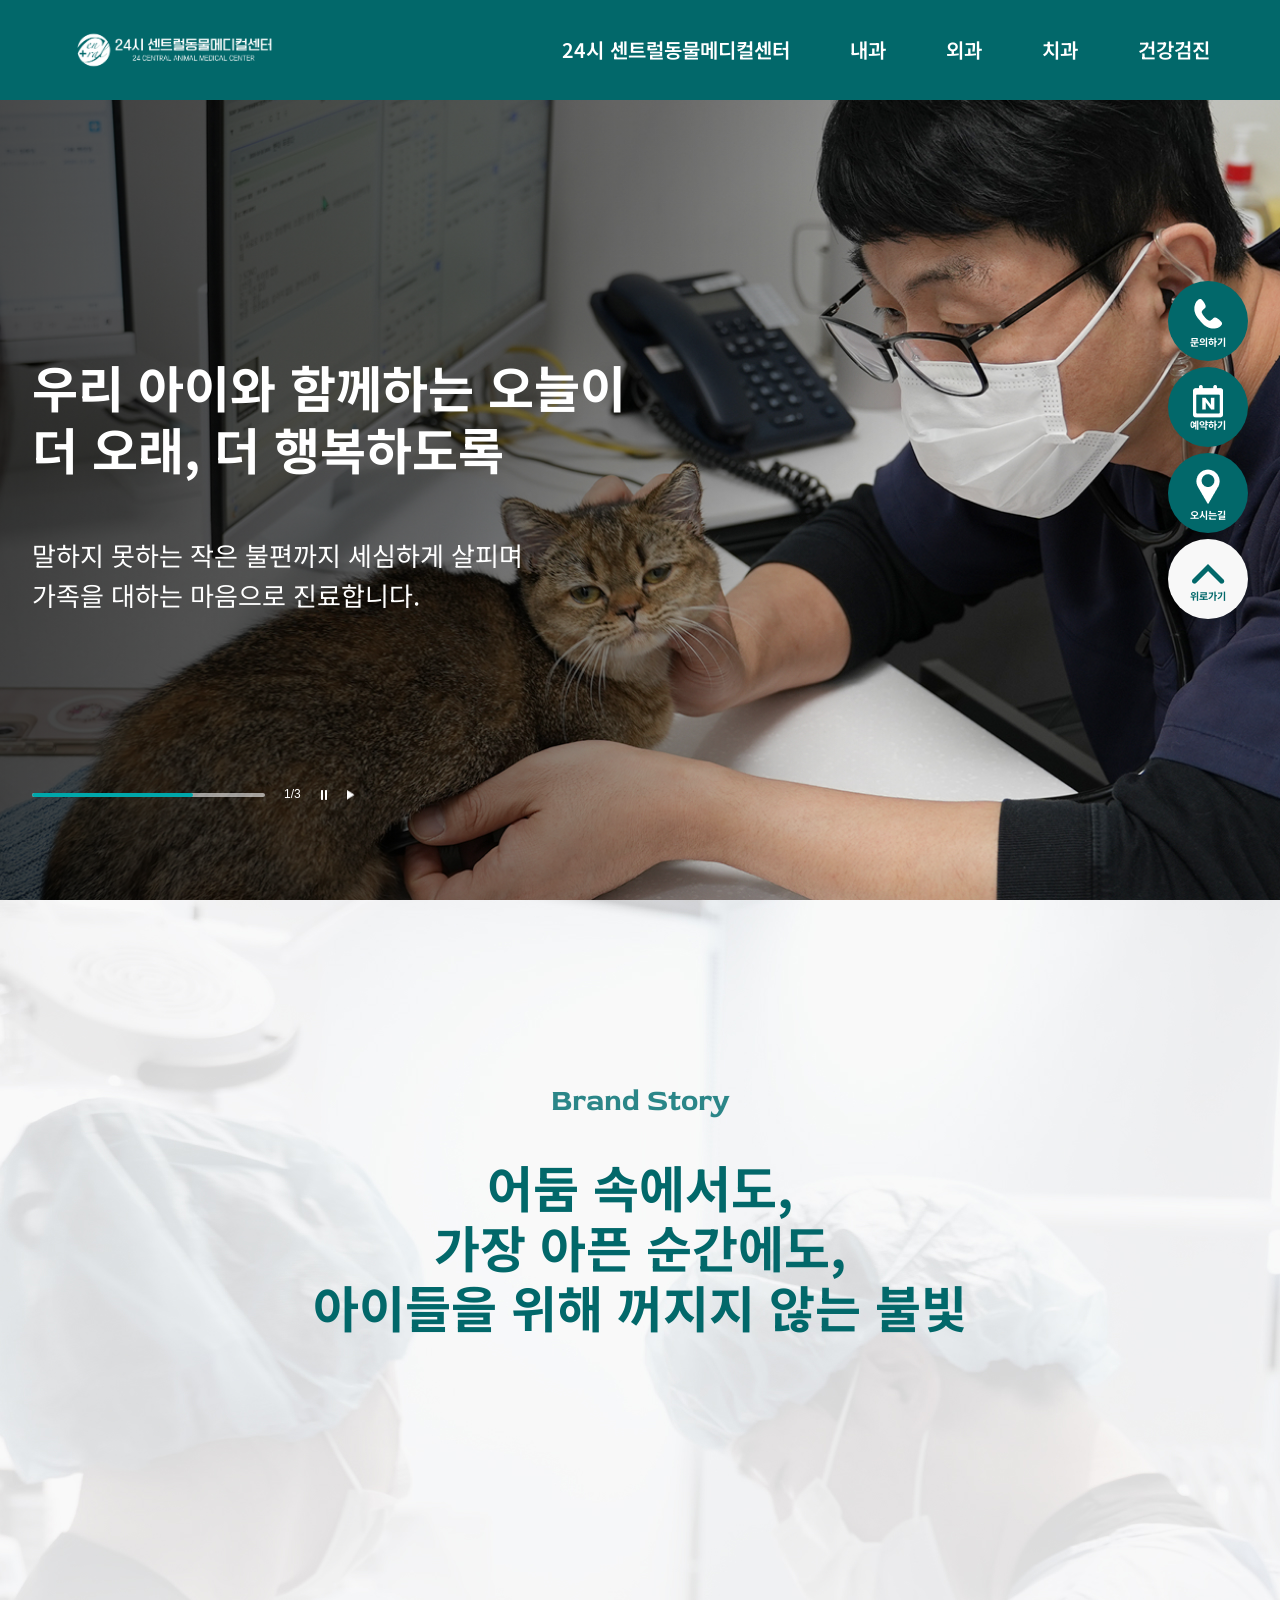
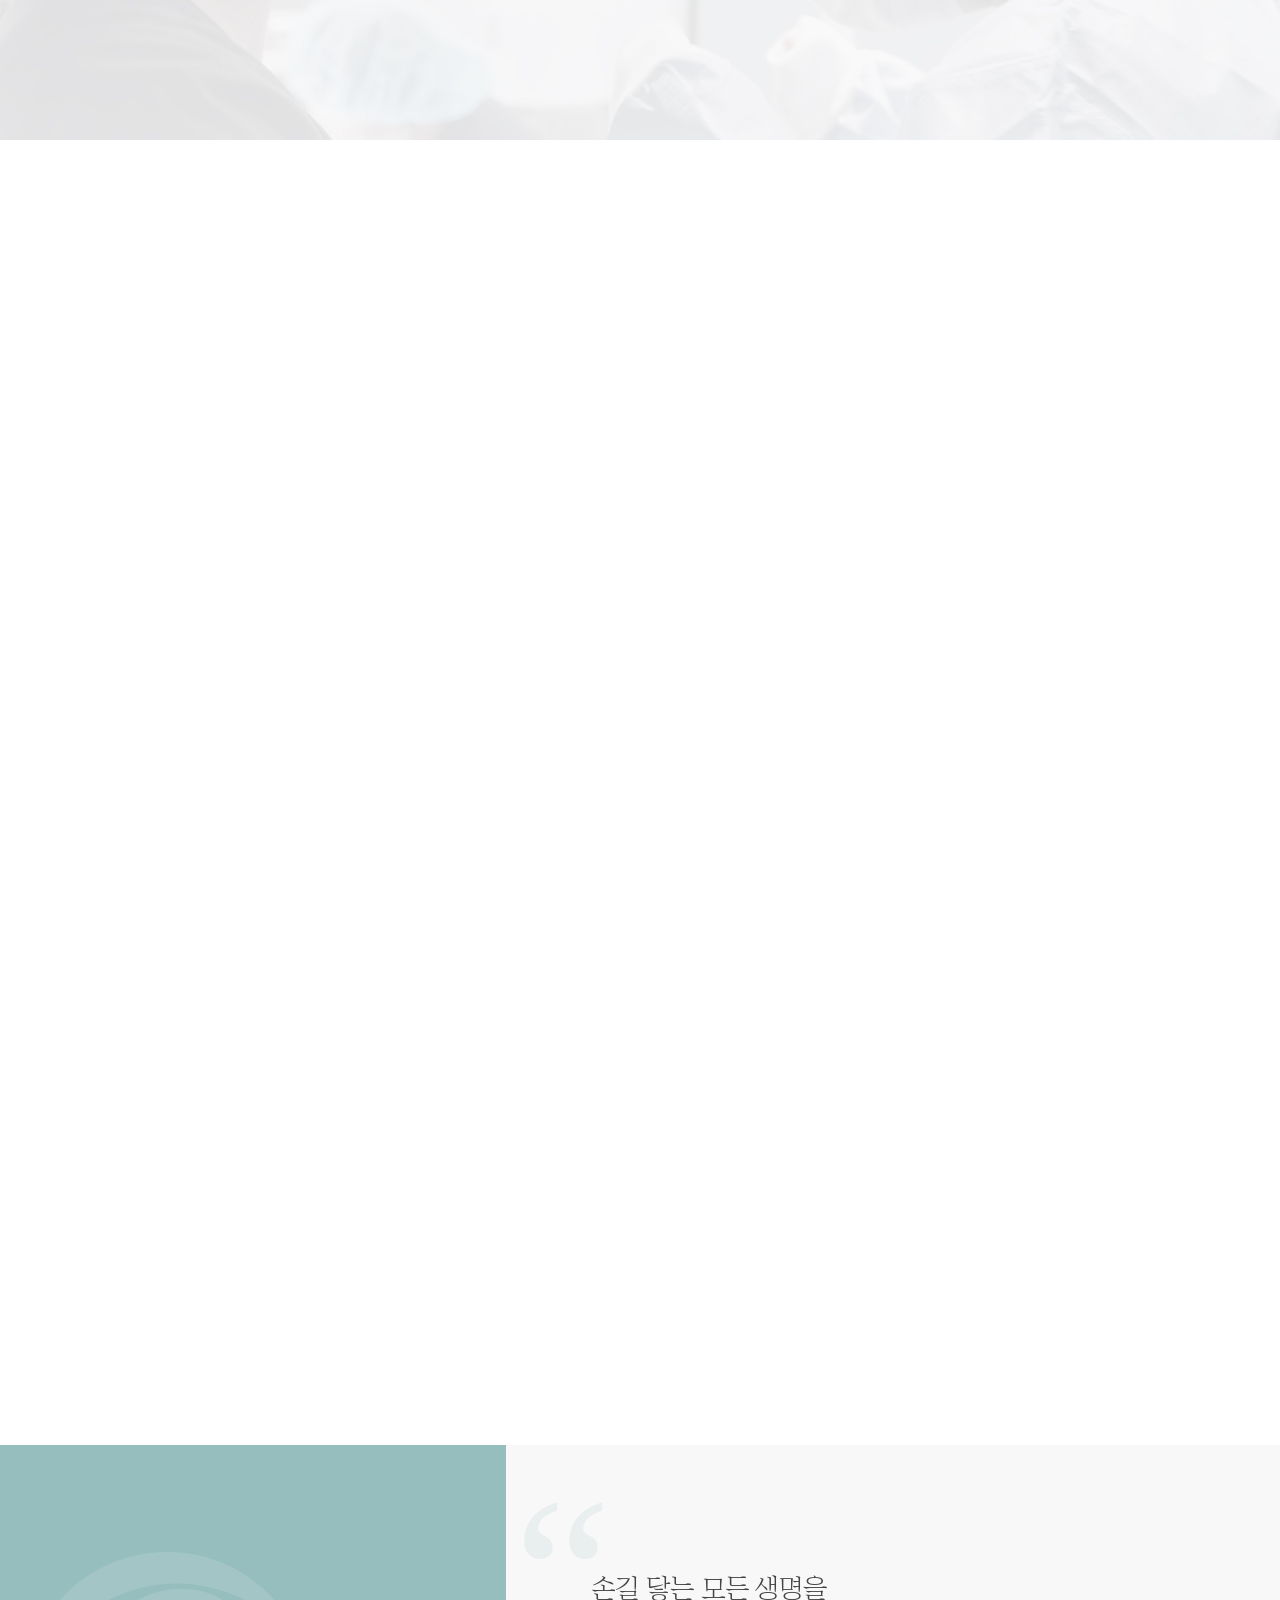
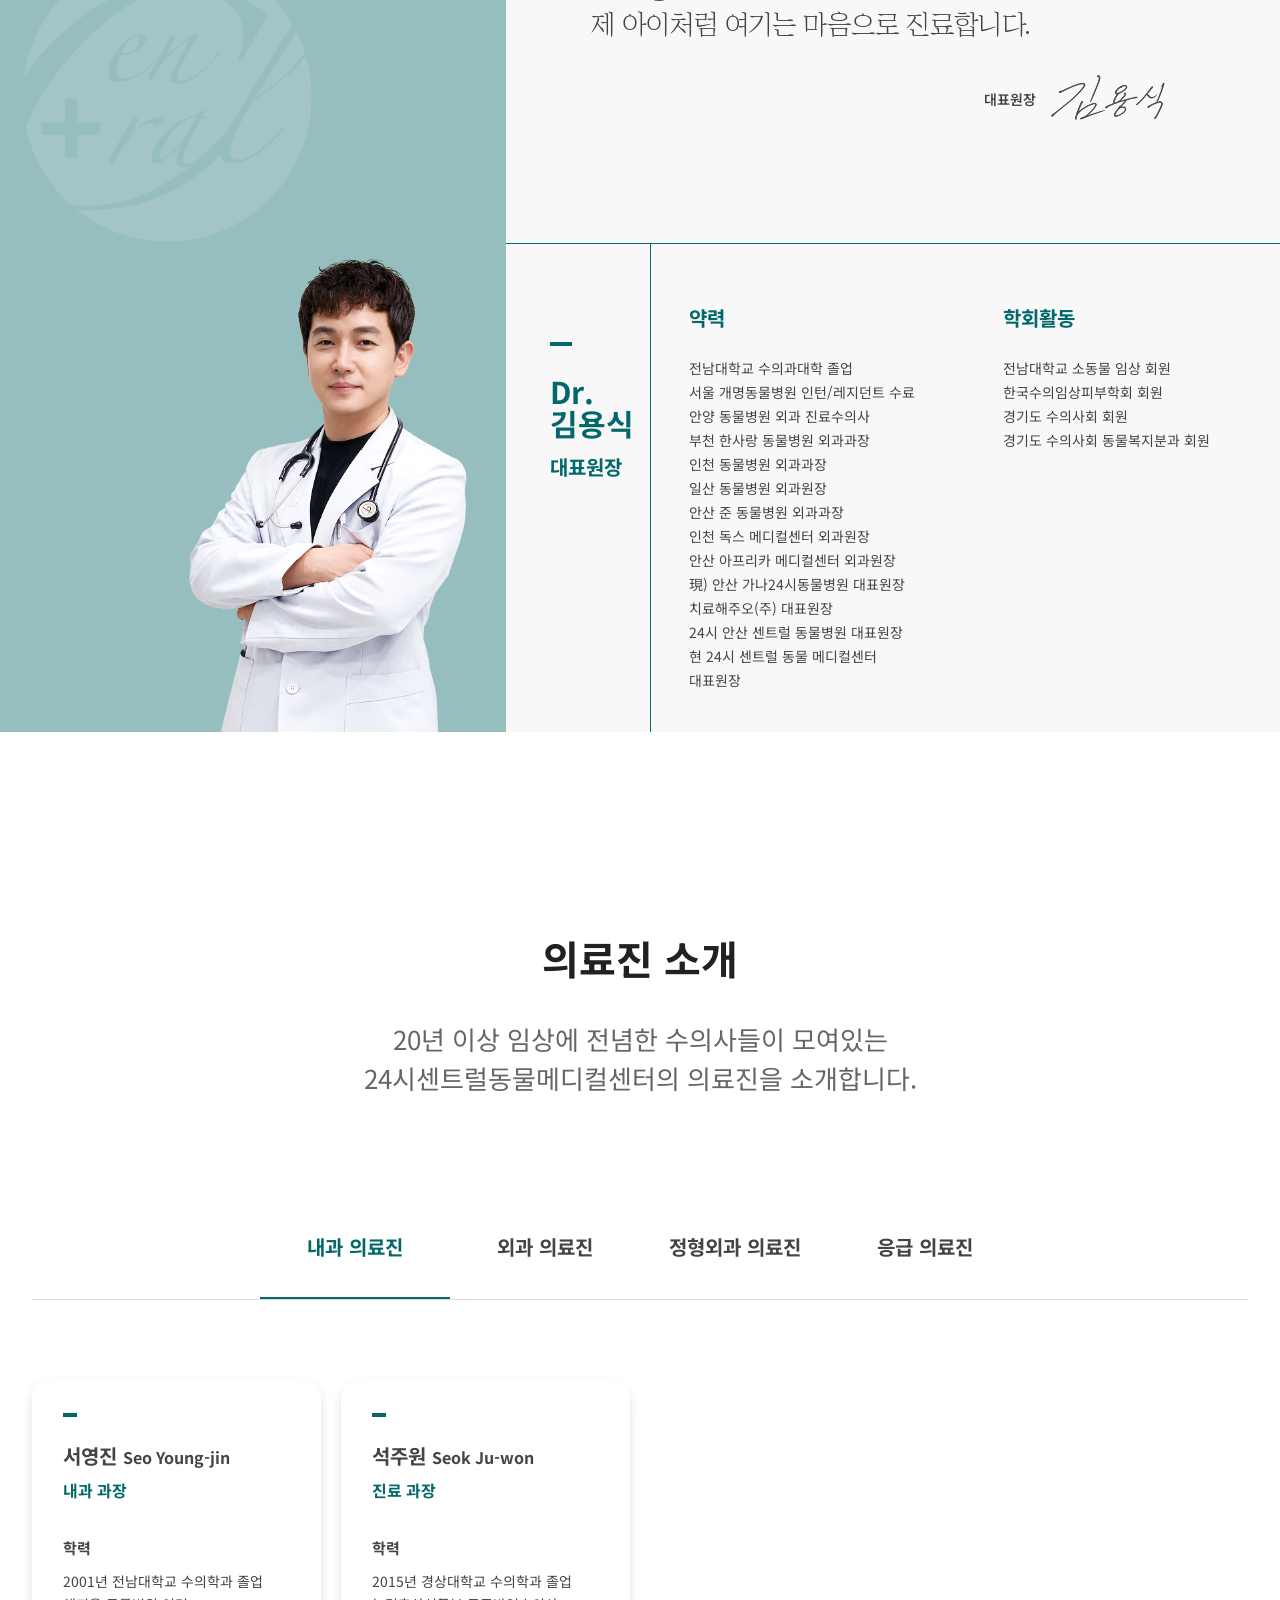
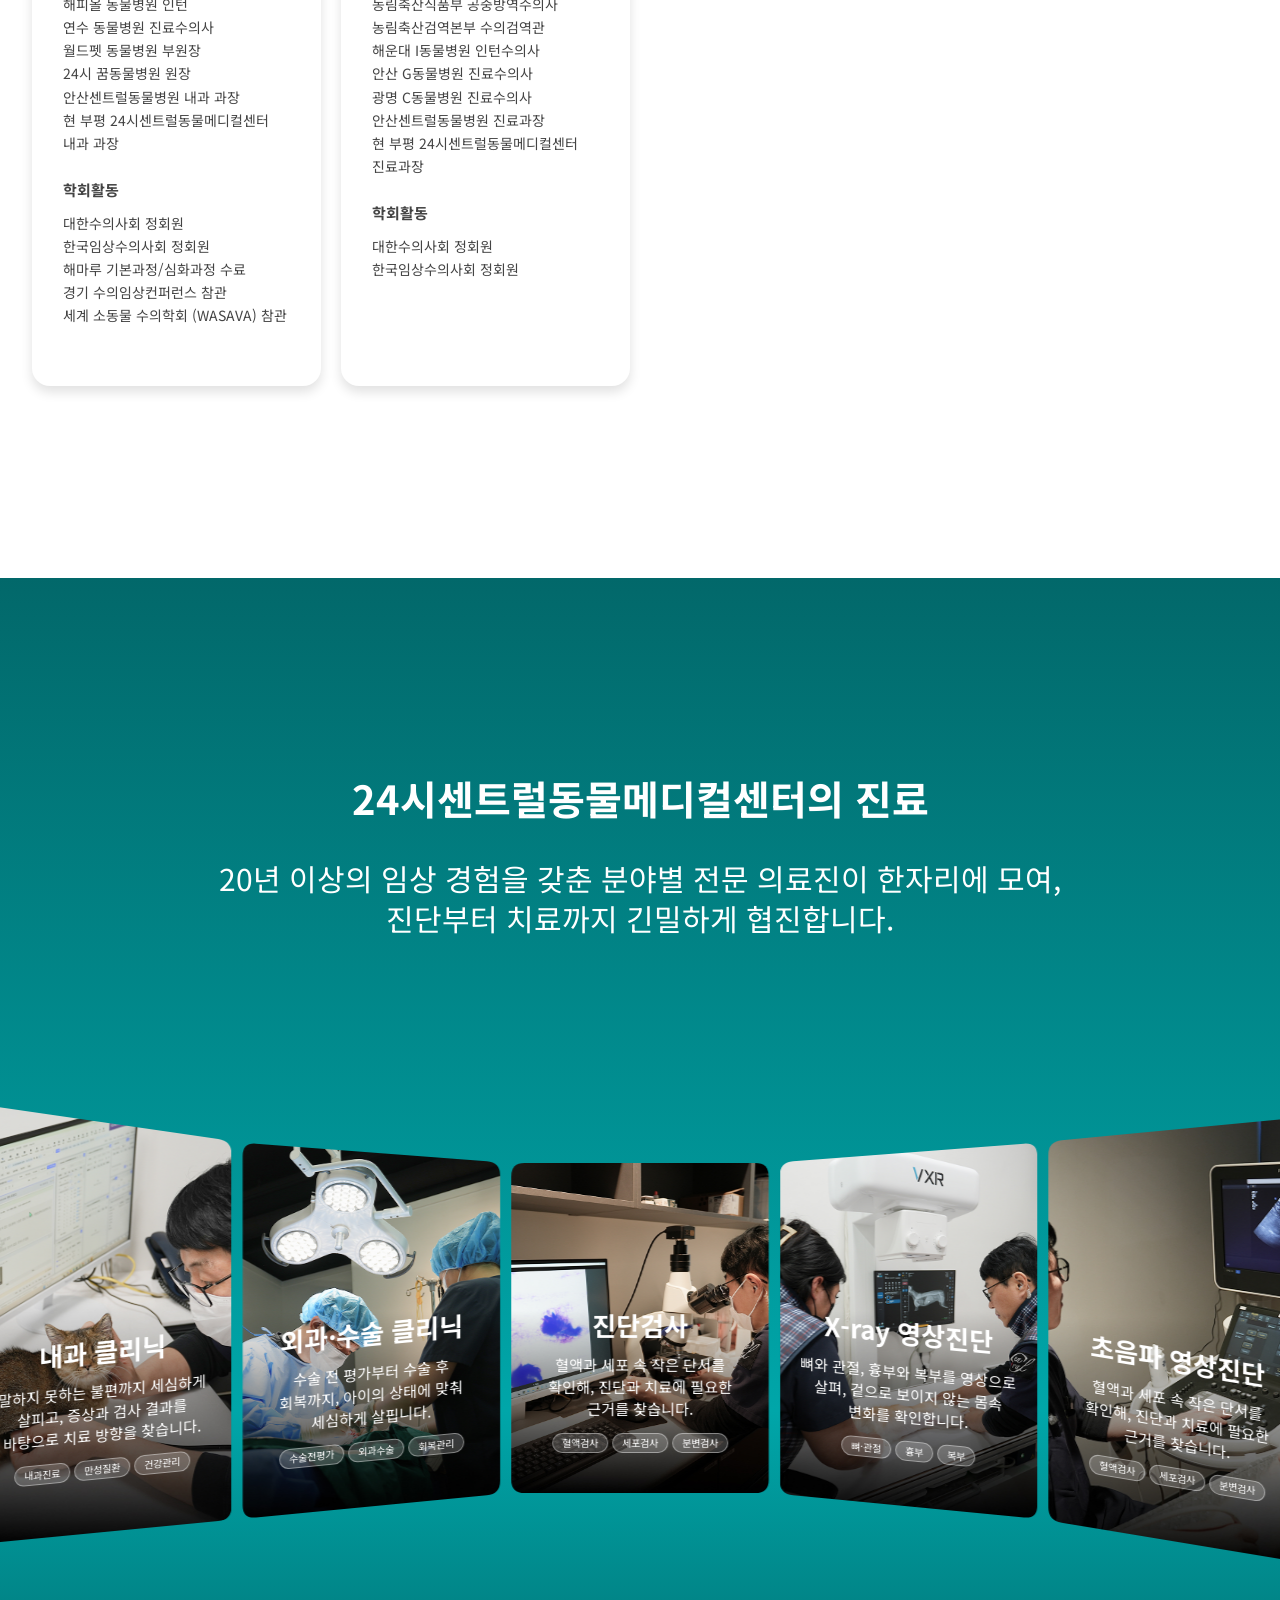
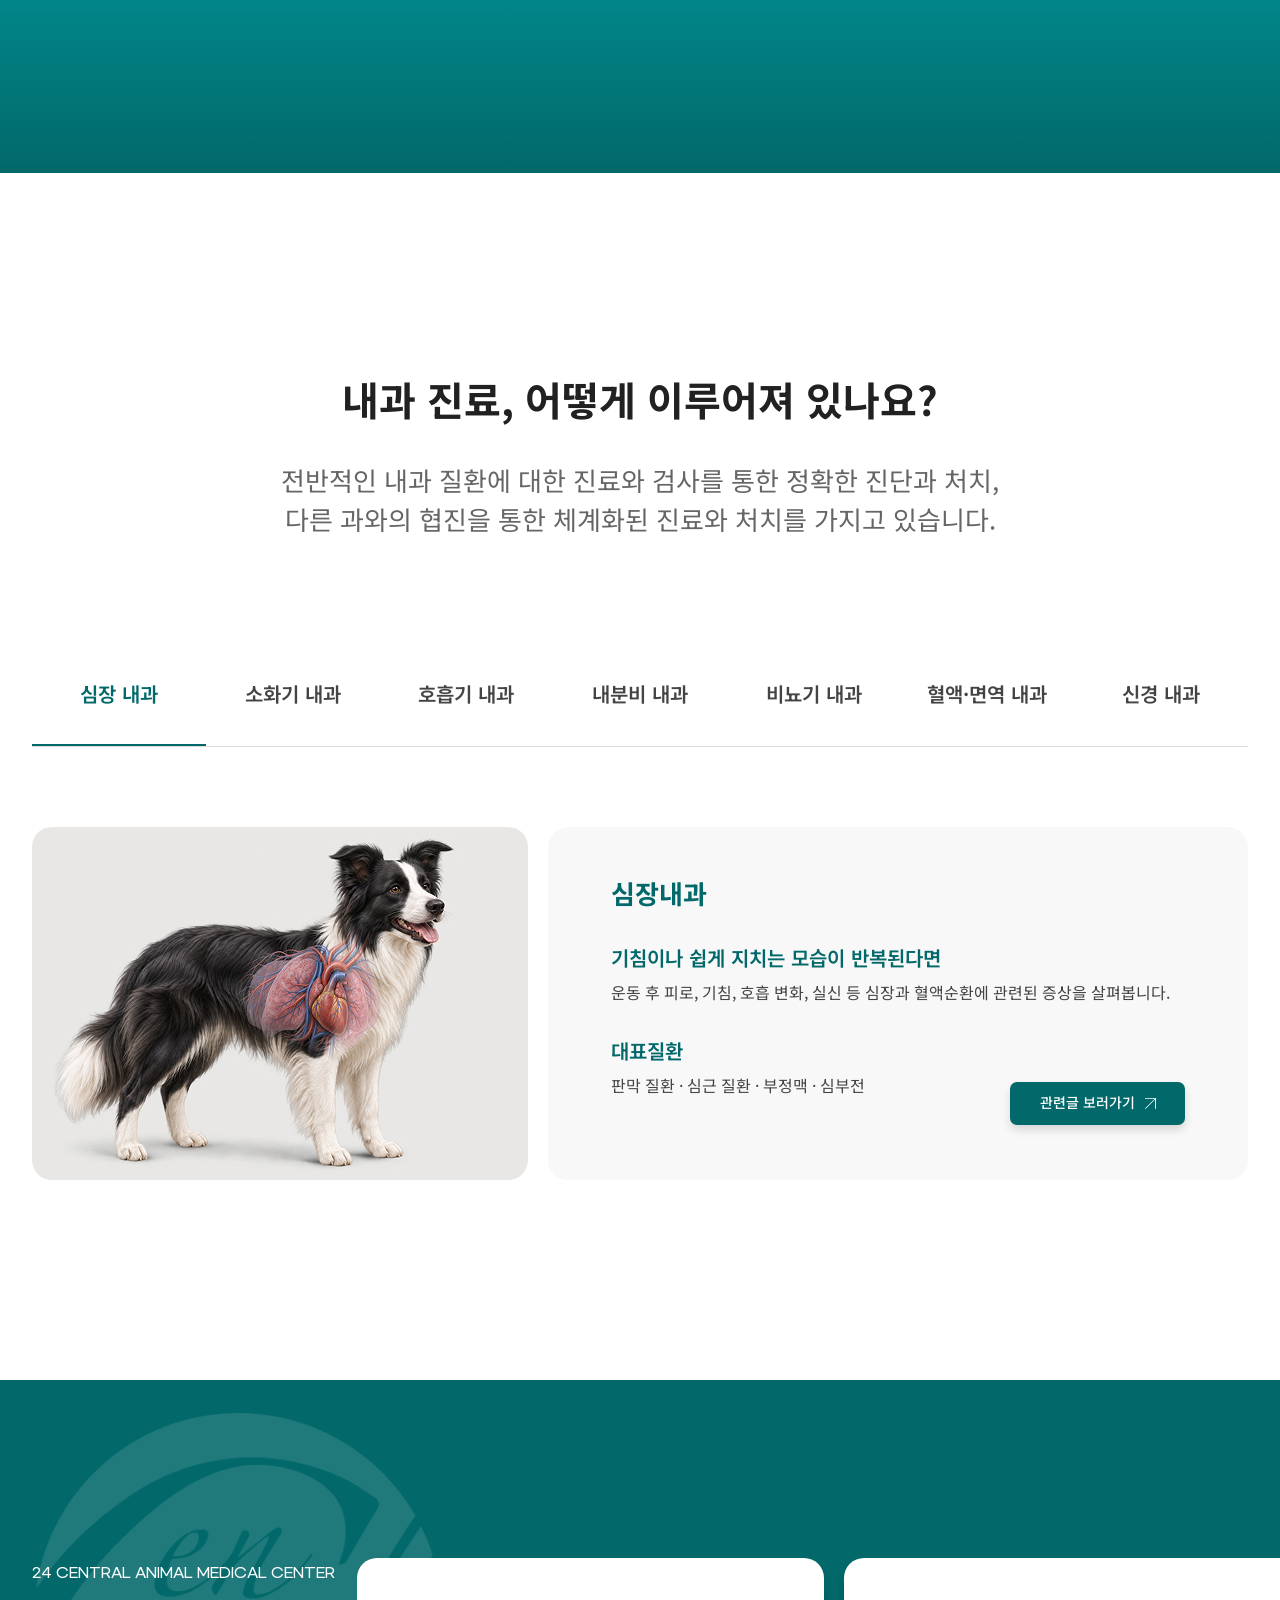
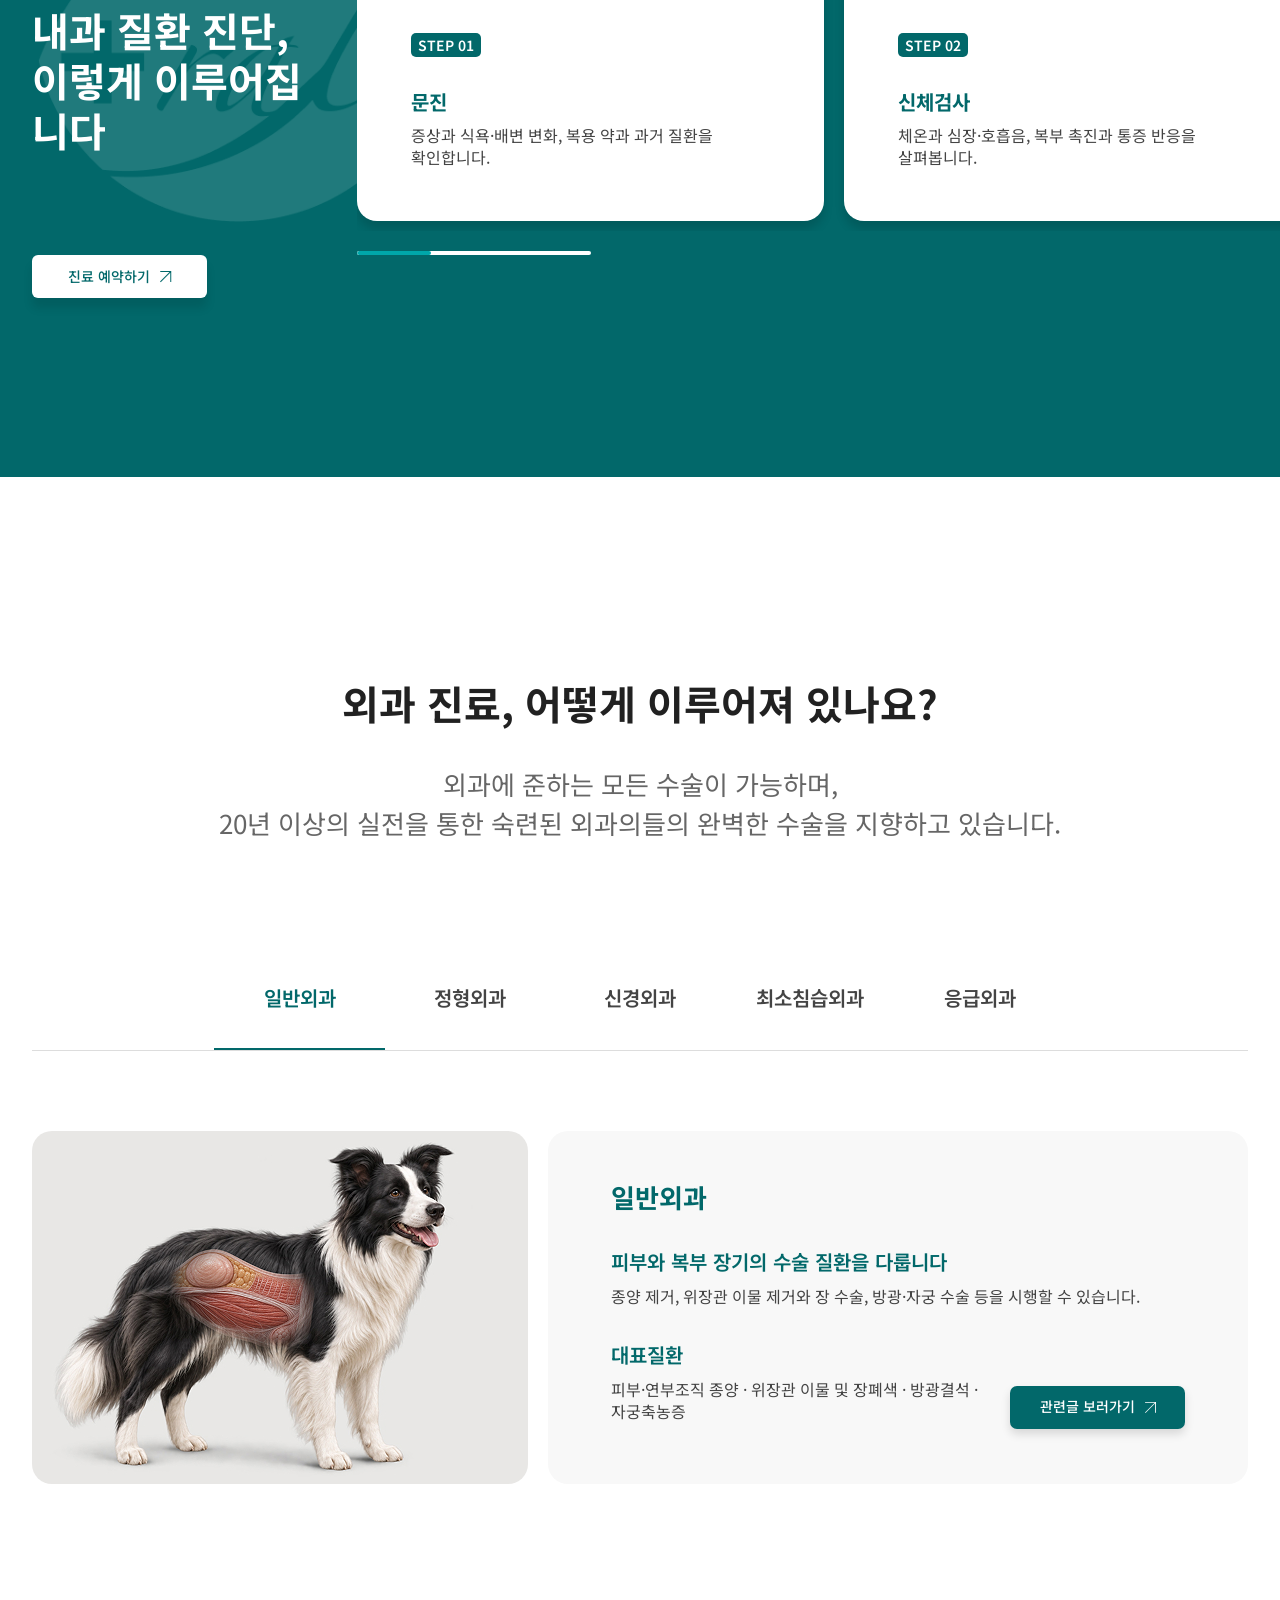
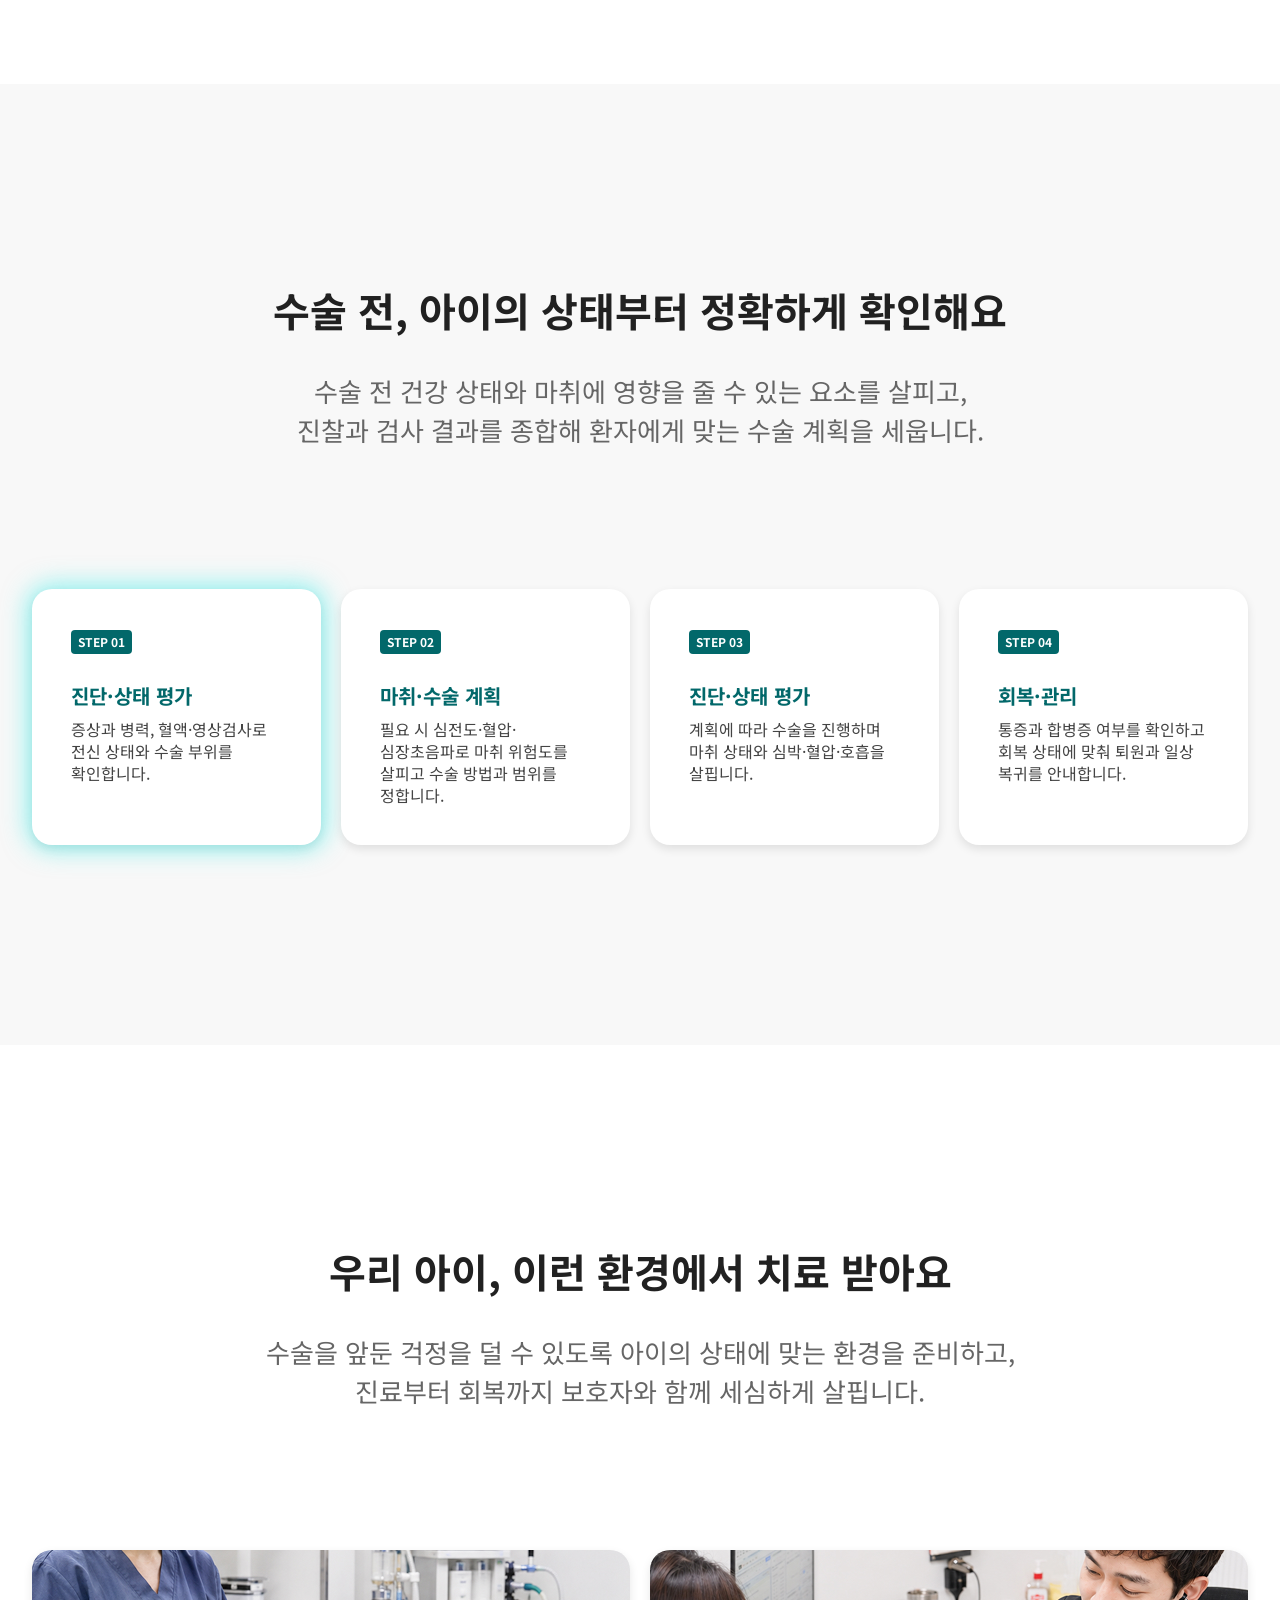
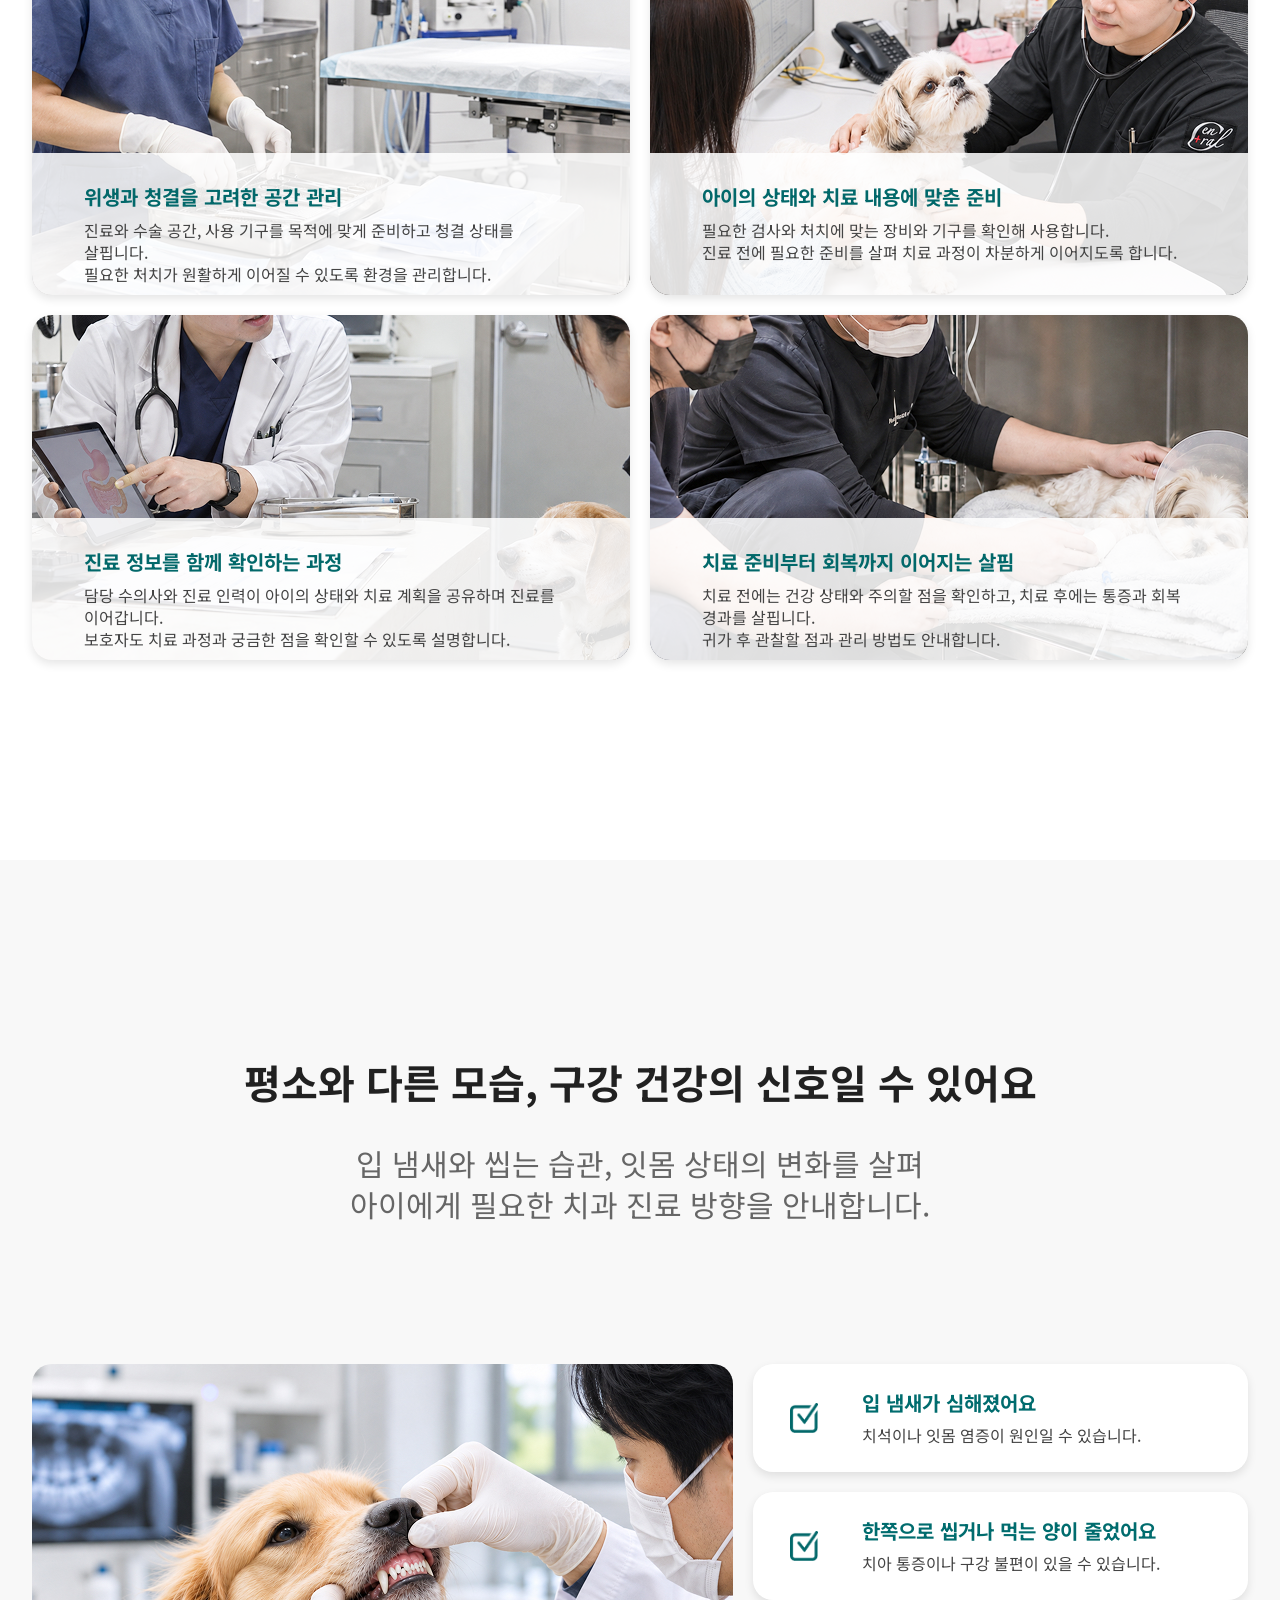
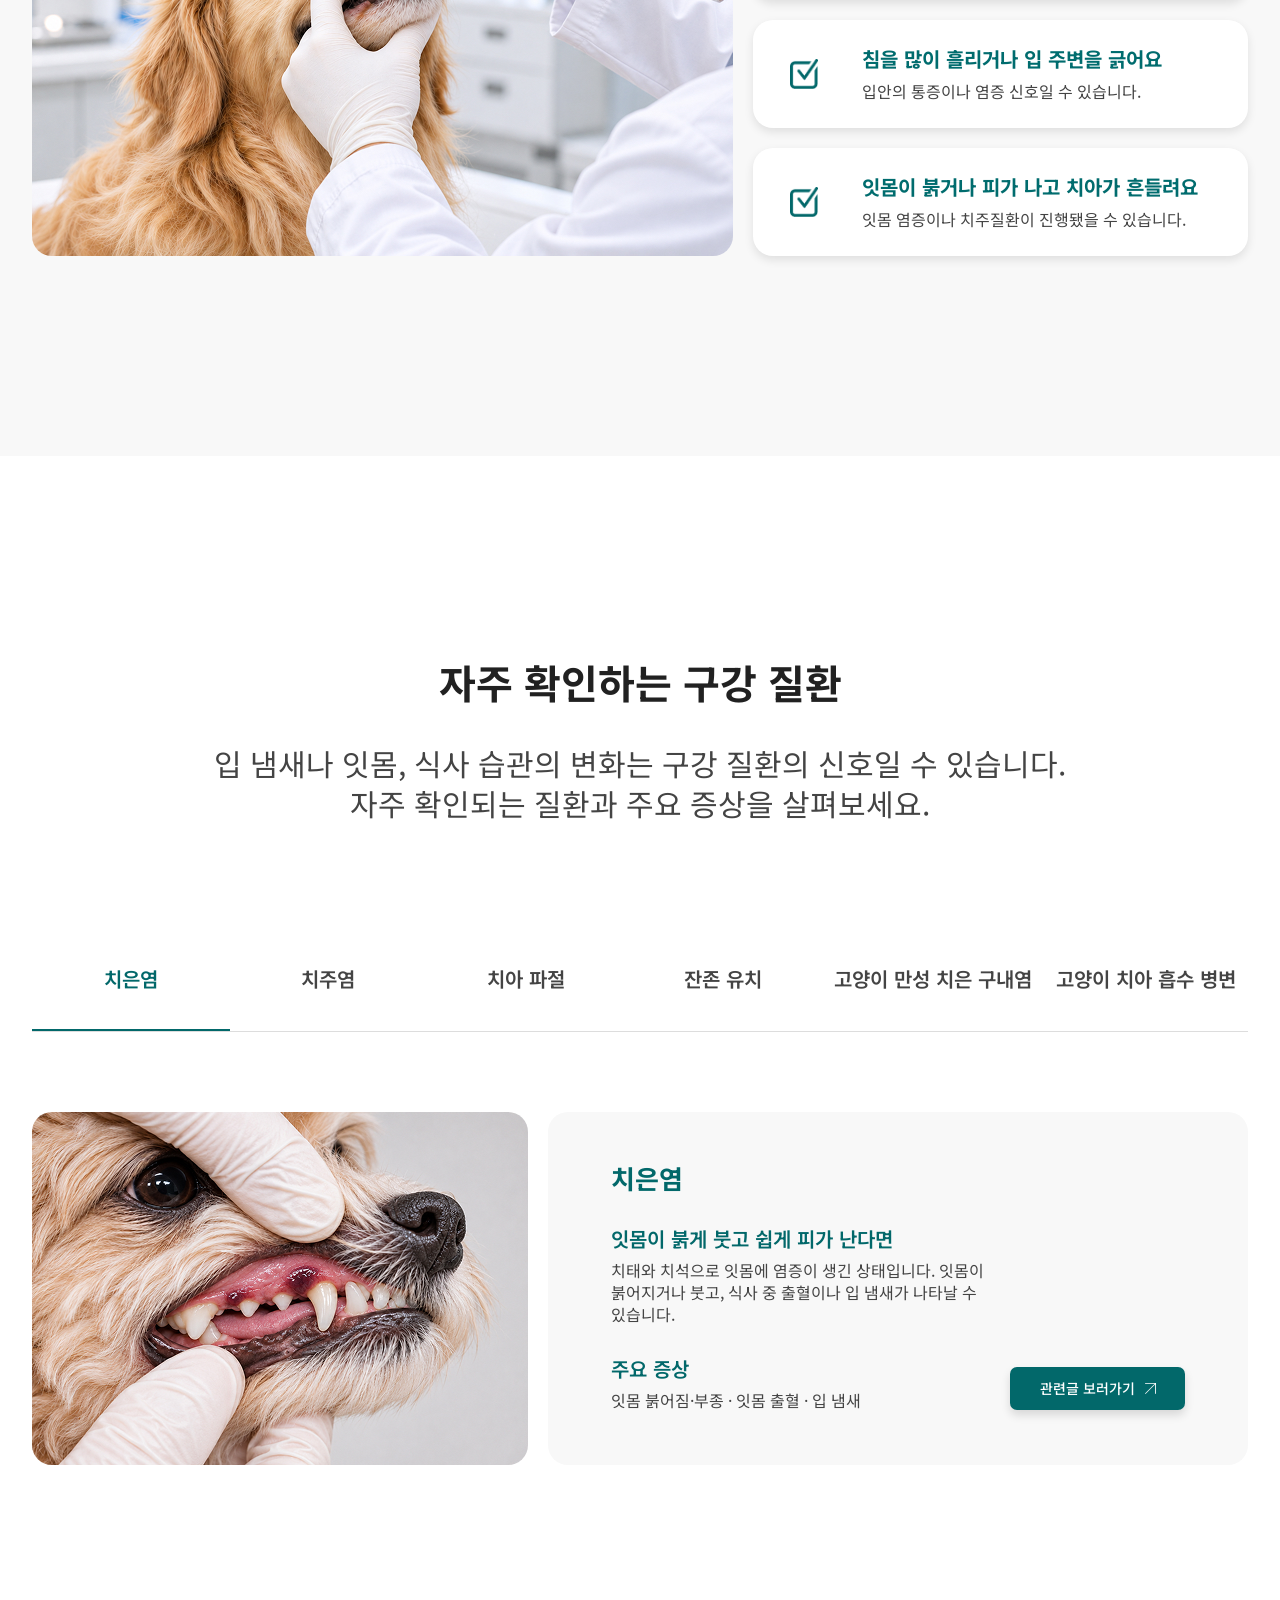
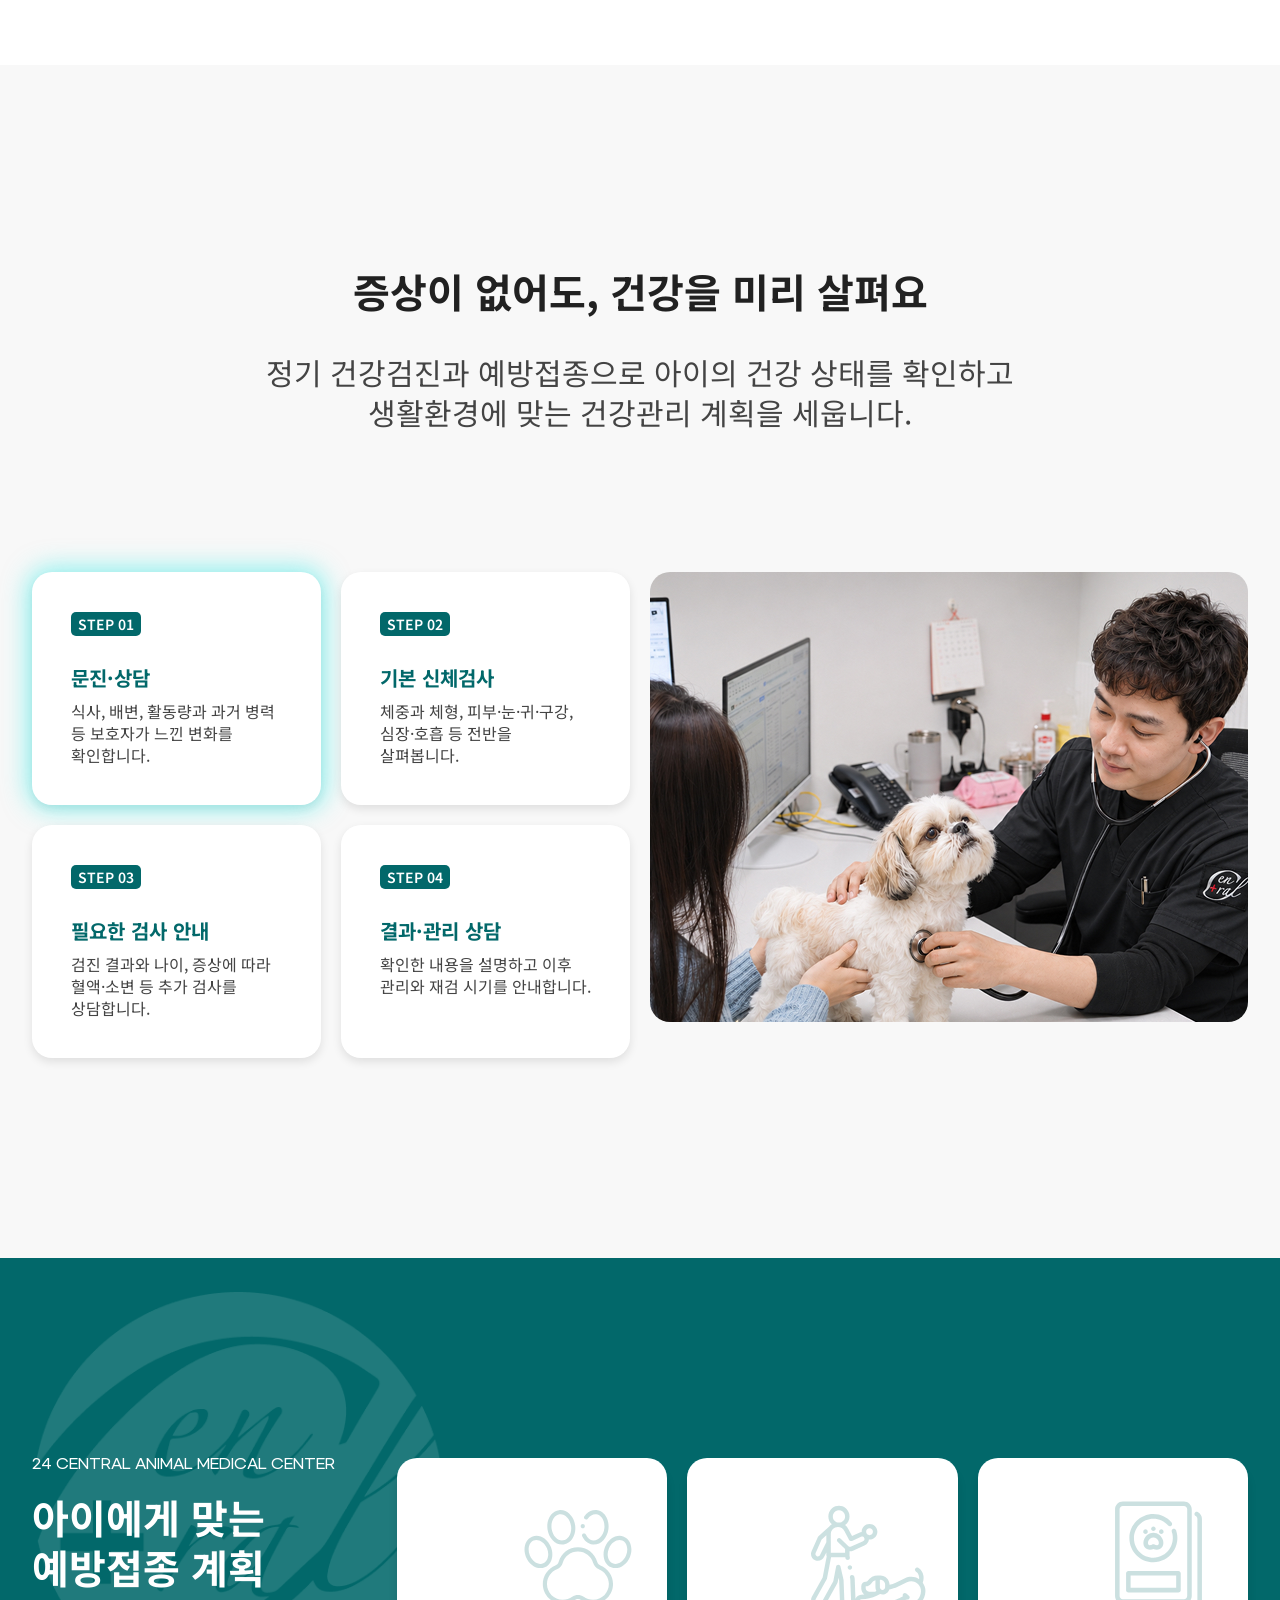
==== commit a303da4a: "Link related article buttons to blog" ====
--- a/index.html
+++ b/index.html
@@ -1,5 +1,5 @@
 <!doctype html>
-<html lang="ko"><head><meta charset="utf-8"><meta name="viewport" content="width=device-width,initial-scale=1,viewport-fit=cover"><title>24시센트럴동물메디컬센터 | 인천 부평 24시 동물병원</title><meta name="description" content="인천 부평구 대정로 50에 위치한 24시센트럴동물메디컬센터. 내과·외과·치과·건강검진과 24시간 응급 진료, 네이버 예약 및 오시는 길을 안내합니다."><meta name="robots" content="index,follow"><meta property="og:type" content="website"><meta property="og:locale" content="ko_KR"><meta property="og:site_name" content="24시센트럴동물메디컬센터"><meta property="og:title" content="24시센트럴동물메디컬센터 | 인천 부평 24시 동물병원"><meta property="og:description" content="인천 부평구 대정로 50에 위치한 24시센트럴동물메디컬센터. 내과·외과·치과·건강검진과 24시간 응급 진료, 네이버 예약 및 오시는 길을 안내합니다."><meta property="og:image" content="https://goddks7777-boop.github.io/central-animal-medical-preview/images/vis2.jpg"><meta property="og:image:type" content="image/jpeg"><meta property="og:image:width" content="1920"><meta property="og:image:height" content="789"><meta property="og:image:alt" content="24시센트럴동물메디컬센터 의료진의 수술 모습"><meta name="twitter:card" content="summary_large_image"><meta name="twitter:image" content="https://goddks7777-boop.github.io/central-animal-medical-preview/images/vis2.jpg"><meta name="twitter:image:alt" content="24시센트럴동물메디컬센터 의료진의 수술 모습"><meta name="twitter:title" content="24시센트럴동물메디컬센터 | 인천 부평 24시 동물병원"><meta name="twitter:description" content="인천 부평구 대정로 50에 위치한 24시센트럴동물메디컬센터. 내과·외과·치과·건강검진과 24시간 응급 진료, 네이버 예약 및 오시는 길을 안내합니다."><script type="application/ld+json">{"@context":"https://schema.org","@type":"VeterinaryCare","name":"24시센트럴동물메디컬센터","alternateName":"24시 센트럴동물메디컬센터","description":"인천 부평구 대정로 50에 위치한 24시센트럴동물메디컬센터. 내과·외과·치과·건강검진과 24시간 응급 진료, 네이버 예약 및 오시는 길을 안내합니다.","telephone":"+82-32-275-7582","address":{"@type":"PostalAddress","streetAddress":"대정로 50, 2층 201호~206호","addressLocality":"부평구","addressRegion":"인천광역시","addressCountry":"KR"},"hasMap":"https://map.naver.com/p/entry/place/2013424204","sameAs":["https://map.naver.com/p/entry/place/2013424204","https://blog.naver.com/24h_centralamc"]}</script><link rel="stylesheet" href="style.css?v=equipment-tap-39"></head><body id="top">
+<html lang="ko"><head><meta charset="utf-8"><meta name="viewport" content="width=device-width,initial-scale=1,viewport-fit=cover"><title>24시센트럴동물메디컬센터 | 인천 부평 24시 동물병원</title><meta name="description" content="인천 부평구 대정로 50에 위치한 24시센트럴동물메디컬센터. 내과·외과·치과·건강검진과 24시간 응급 진료, 네이버 예약 및 오시는 길을 안내합니다."><meta name="robots" content="index,follow"><meta property="og:type" content="website"><meta property="og:locale" content="ko_KR"><meta property="og:site_name" content="24시센트럴동물메디컬센터"><meta property="og:title" content="24시센트럴동물메디컬센터 | 인천 부평 24시 동물병원"><meta property="og:description" content="인천 부평구 대정로 50에 위치한 24시센트럴동물메디컬센터. 내과·외과·치과·건강검진과 24시간 응급 진료, 네이버 예약 및 오시는 길을 안내합니다."><meta property="og:image" content="https://goddks7777-boop.github.io/central-animal-medical-preview/images/vis2.jpg"><meta property="og:image:type" content="image/jpeg"><meta property="og:image:width" content="1920"><meta property="og:image:height" content="789"><meta property="og:image:alt" content="24시센트럴동물메디컬센터 의료진의 수술 모습"><meta name="twitter:card" content="summary_large_image"><meta name="twitter:image" content="https://goddks7777-boop.github.io/central-animal-medical-preview/images/vis2.jpg"><meta name="twitter:image:alt" content="24시센트럴동물메디컬센터 의료진의 수술 모습"><meta name="twitter:title" content="24시센트럴동물메디컬센터 | 인천 부평 24시 동물병원"><meta name="twitter:description" content="인천 부평구 대정로 50에 위치한 24시센트럴동물메디컬센터. 내과·외과·치과·건강검진과 24시간 응급 진료, 네이버 예약 및 오시는 길을 안내합니다."><script type="application/ld+json">{"@context":"https://schema.org","@type":"VeterinaryCare","name":"24시센트럴동물메디컬센터","alternateName":"24시 센트럴동물메디컬센터","description":"인천 부평구 대정로 50에 위치한 24시센트럴동물메디컬센터. 내과·외과·치과·건강검진과 24시간 응급 진료, 네이버 예약 및 오시는 길을 안내합니다.","telephone":"+82-32-275-7582","address":{"@type":"PostalAddress","streetAddress":"대정로 50, 2층 201호~206호","addressLocality":"부평구","addressRegion":"인천광역시","addressCountry":"KR"},"hasMap":"https://map.naver.com/p/entry/place/2013424204","sameAs":["https://map.naver.com/p/entry/place/2013424204","https://blog.naver.com/24h_centralamc"]}</script><link rel="stylesheet" href="style.css?v=related-links-40"></head><body id="top">
 <header><a href="#top"><img src="images/logo.png" alt="24시 센트럴동물메디컬센터"></a><button class="menu" aria-label="메뉴 열기" aria-expanded="false">☰</button><nav><a href="#story">24시 센트럴동물메디컬센터</a><a href="#internal">내과</a><a href="#surgery">외과</a><a href="#dental">치과</a><a href="#checkup">건강검진</a></nav></header>
 <main><div class="story-sequence"><section class="visual hero" aria-label="메인 비주얼" aria-roledescription="슬라이드">
   <div class="hero-slide hero-slide-1 is-active" role="group" aria-label="1 / 3" aria-hidden="false"><div class="wrap"><h1>우리 아이와 함께하는 오늘이<br>더 오래, 더 행복하도록</h1><p>말하지 못하는 작은 불편까지 세심하게 살피며<br>가족을 대하는 마음으로 진료합니다.</p></div></div>
@@ -65,7 +65,7 @@
   <div class="tabs internal-tabs" role="tablist" aria-label="내과 진료 분야"></div>
   <div class="feature internal-feature" id="internal-panel" role="tabpanel" aria-live="polite">
     <div class="internal-visual"><img src="images/section6_1.jpg?v=revision-2" alt="심장내과 진료 이미지"><div class="internal-image-placeholder" hidden>이미지 준비 중</div></div>
-    <div class="internal-info"><h3>심장내과</h3><div class="internal-intro"><strong>기침이나 쉽게 지치는 모습이 반복된다면</strong><p>운동 후 피로, 기침, 호흡 변화, 실신 등 심장과 혈액순환에 관련된 증상을 살펴봅니다.</p></div><div class="internal-diseases"><strong>대표질환</strong><p>판막 질환 · 심근 질환 · 부정맥 · 심부전</p></div><button class="internal-related" type="button" disabled title="관련글 링크 준비 중" aria-label="관련글 보러가기, 링크 준비 중">관련글 보러가기 <img src="images/icon11.png" alt="" aria-hidden="true"></button></div>
+    <div class="internal-info"><h3>심장내과</h3><div class="internal-intro"><strong>기침이나 쉽게 지치는 모습이 반복된다면</strong><p>운동 후 피로, 기침, 호흡 변화, 실신 등 심장과 혈액순환에 관련된 증상을 살펴봅니다.</p></div><div class="internal-diseases"><strong>대표질환</strong><p>판막 질환 · 심근 질환 · 부정맥 · 심부전</p></div><a class="internal-related" href="https://blog.naver.com/24h_centralamc" target="_blank" rel="noopener noreferrer" aria-label="관련글 보러가기 (네이버 블로그 새 창)">관련글 보러가기 <img src="images/icon11.png" alt="" aria-hidden="true"></a></div>
   </div>
 </section>
 <section class="section7 process teal diagnostic-process" id="diagnostic-process" aria-labelledby="diagnostic-title">
@@ -86,7 +86,7 @@
   <div class="tabs surgery-tabs" role="tablist" aria-label="외과 진료 분야"></div>
   <div class="feature surgery-feature" id="surgery-panel" role="tabpanel" aria-live="polite">
     <div class="surgery-visual"><img src="images/section8_1.jpg?v=revision-2" alt="일반외과 진료 이미지"><div class="surgery-image-placeholder" hidden>이미지 준비 중</div></div>
-    <div class="surgery-info"><h3>일반외과</h3><div class="surgery-intro"><strong>피부와 복부 장기의 수술 질환을 다룹니다</strong><p>종양 제거, 위장관 이물 제거와 장 수술, 방광·자궁 수술 등을 시행할 수 있습니다.</p></div><div class="surgery-diseases"><strong>대표질환</strong><p>피부·연부조직 종양 · 위장관 이물 및 장폐색 · 방광결석 · 자궁축농증</p></div><button class="surgery-related" type="button" disabled title="관련글 링크 준비 중" aria-label="관련글 보러가기, 링크 준비 중">관련글 보러가기 <img src="images/icon11.png" alt="" aria-hidden="true"></button></div>
+    <div class="surgery-info"><h3>일반외과</h3><div class="surgery-intro"><strong>피부와 복부 장기의 수술 질환을 다룹니다</strong><p>종양 제거, 위장관 이물 제거와 장 수술, 방광·자궁 수술 등을 시행할 수 있습니다.</p></div><div class="surgery-diseases"><strong>대표질환</strong><p>피부·연부조직 종양 · 위장관 이물 및 장폐색 · 방광결석 · 자궁축농증</p></div><a class="surgery-related" href="https://blog.naver.com/24h_centralamc" target="_blank" rel="noopener noreferrer" aria-label="관련글 보러가기 (네이버 블로그 새 창)">관련글 보러가기 <img src="images/icon11.png" alt="" aria-hidden="true"></a></div>
   </div>
 </section>
 <section class="section9 section gray" id="surgery-prep"><div class="wrap"><div class="heading"><h2>수술 전, 아이의 상태부터 정확하게 확인해요</h2><p>수술 전 건강 상태와 마취에 영향을 줄 수 있는 요소를 살피고,<br>진찰과 검사 결과를 종합해 환자에게 맞는 수술 계획을 세웁니다.</p></div><div class="steps four"><article class="is-active"><em>STEP 01</em><h3>진단·상태 평가</h3><p>증상과 병력, 혈액·영상검사로 전신 상태와 수술 부위를 확인합니다.</p></article><article><em>STEP 02</em><h3>마취·수술 계획</h3><p>필요 시 심전도·혈압·심장초음파로 마취 위험도를 살피고 수술 방법과 범위를 정합니다.</p></article><article><em>STEP 03</em><h3>진단·상태 평가</h3><p>계획에 따라 수술을 진행하며 마취 상태와 심박·혈압·호흡을 살핍니다.</p></article><article><em>STEP 04</em><h3>회복·관리</h3><p>통증과 합병증 여부를 확인하고 회복 상태에 맞춰 퇴원과 일상 복귀를 안내합니다.</p></article></div></div></section>
@@ -121,7 +121,7 @@
   <div class="tabs oral-tabs" role="tablist" aria-label="구강 질환"></div>
   <div class="oral-feature" id="oral-panel" role="tabpanel" aria-live="polite">
     <img id="dental-image" src="images/section11_1.jpg" alt="치은염 구강 질환 이미지">
-    <div class="oral-info"><h3>치은염</h3><div class="oral-intro"><strong>잇몸이 붉게 붓고 쉽게 피가 난다면</strong><p>치태와 치석으로 잇몸에 염증이 생긴 상태입니다. 잇몸이 붉어지거나 붓고, 식사 중 출혈이나 입 냄새가 나타날 수 있습니다.</p></div><div class="oral-symptoms"><strong>주요 증상</strong><p>잇몸 붉어짐·부종 · 잇몸 출혈 · 입 냄새</p></div><button class="oral-related" type="button" disabled title="관련글 링크 준비 중" aria-label="관련글 보러가기, 링크 준비 중">관련글 보러가기 <img src="images/icon11.png" alt="" aria-hidden="true"></button></div>
+    <div class="oral-info"><h3>치은염</h3><div class="oral-intro"><strong>잇몸이 붉게 붓고 쉽게 피가 난다면</strong><p>치태와 치석으로 잇몸에 염증이 생긴 상태입니다. 잇몸이 붉어지거나 붓고, 식사 중 출혈이나 입 냄새가 나타날 수 있습니다.</p></div><div class="oral-symptoms"><strong>주요 증상</strong><p>잇몸 붉어짐·부종 · 잇몸 출혈 · 입 냄새</p></div><a class="oral-related" href="https://blog.naver.com/24h_centralamc" target="_blank" rel="noopener noreferrer" aria-label="관련글 보러가기 (네이버 블로그 새 창)">관련글 보러가기 <img src="images/icon11.png" alt="" aria-hidden="true"></a></div>
   </div>
 </section>
 <section class="section13 section gray" id="checkup">
--- a/style.css
+++ b/style.css
@@ -903,3 +903,9 @@
 }
 
 @media(min-width:901px){#location .location-company p{word-break:keep-all;overflow-wrap:normal}}
+
+/* 관련글 버튼은 박스 전체를 링크로 사용합니다. */
+#internal .internal-related,#surgery .surgery-related,#oral-diseases .oral-related{cursor:pointer;transition:background-color .2s ease,box-shadow .2s ease}
+@media(hover:hover){#internal .internal-related:hover,#surgery .surgery-related:hover,#oral-diseases .oral-related:hover{background:#005456;box-shadow:0 7px 14px #0003}}
+#internal .internal-related:focus-visible,#surgery .surgery-related:focus-visible,#oral-diseases .oral-related:focus-visible{outline:3px solid #00a7aa;outline-offset:3px}
+@media(min-width:901px){.quick{pointer-events:none}.quick a{pointer-events:auto}}
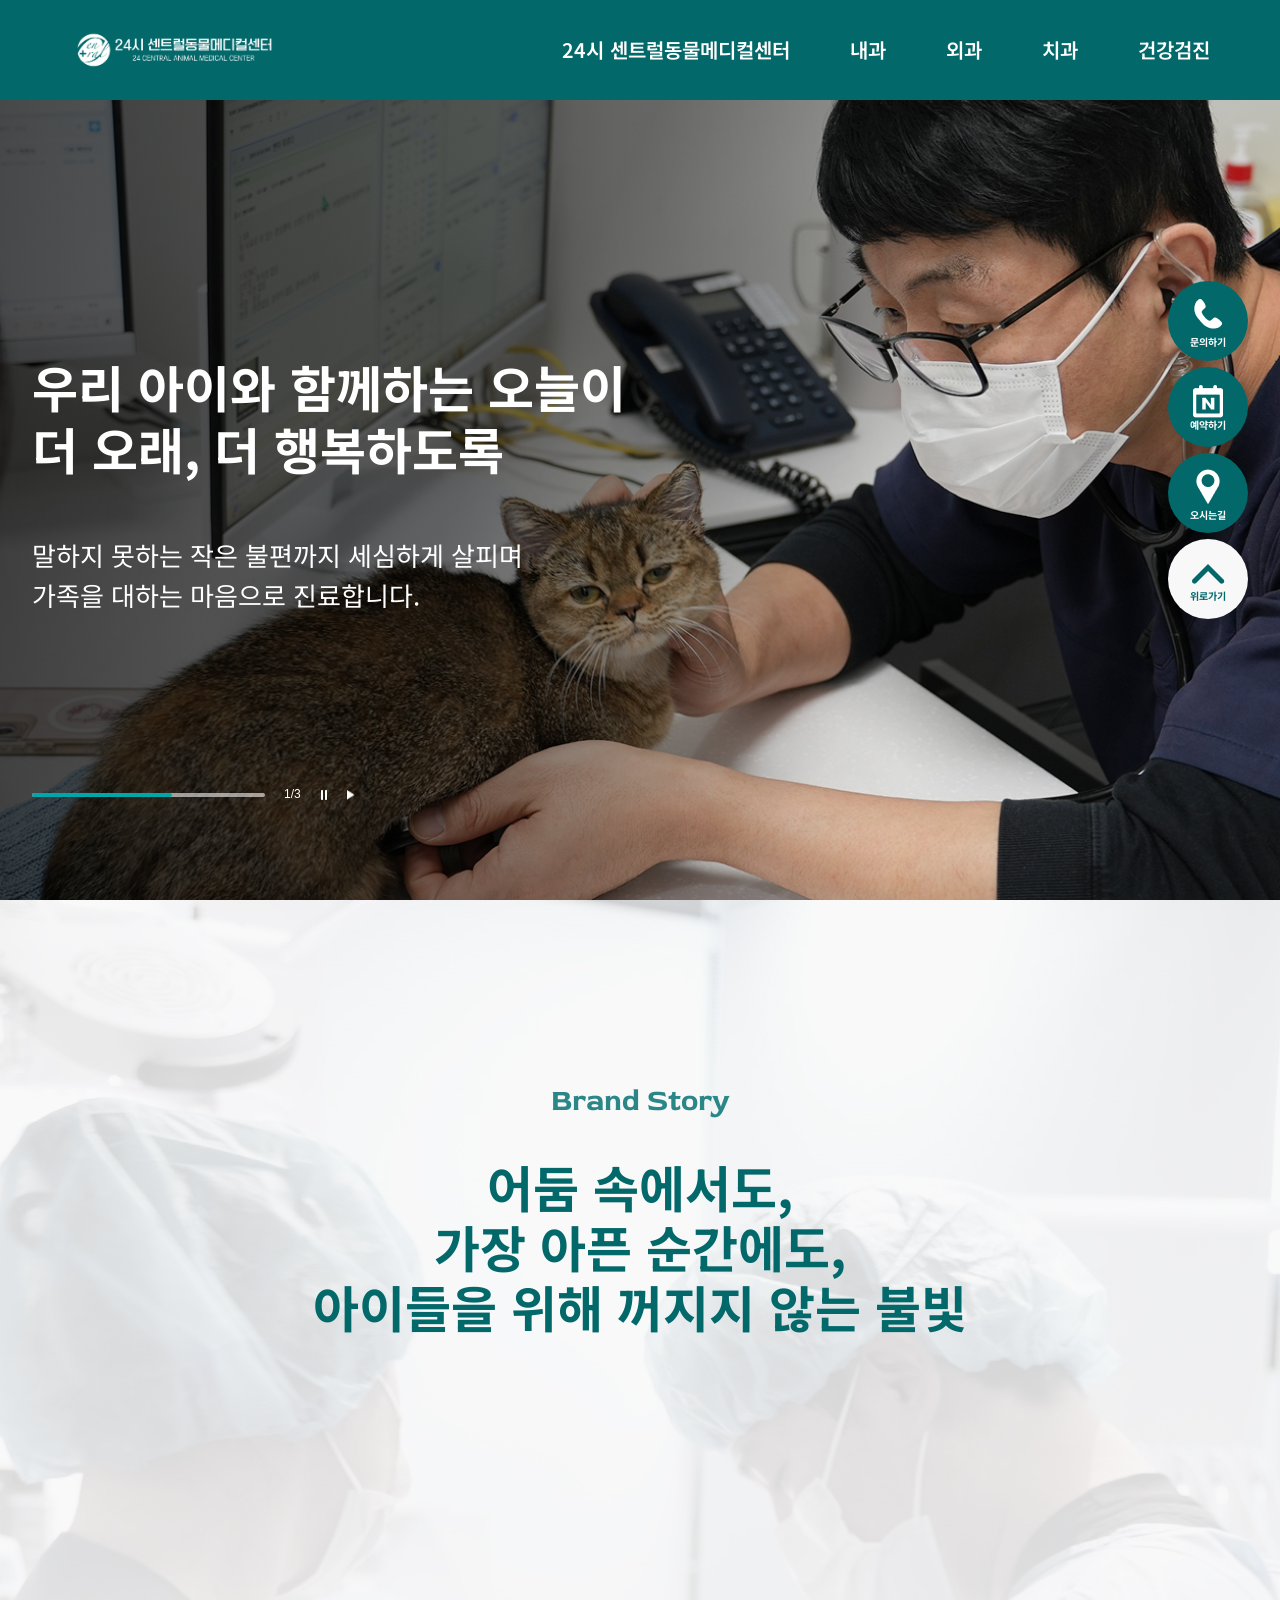
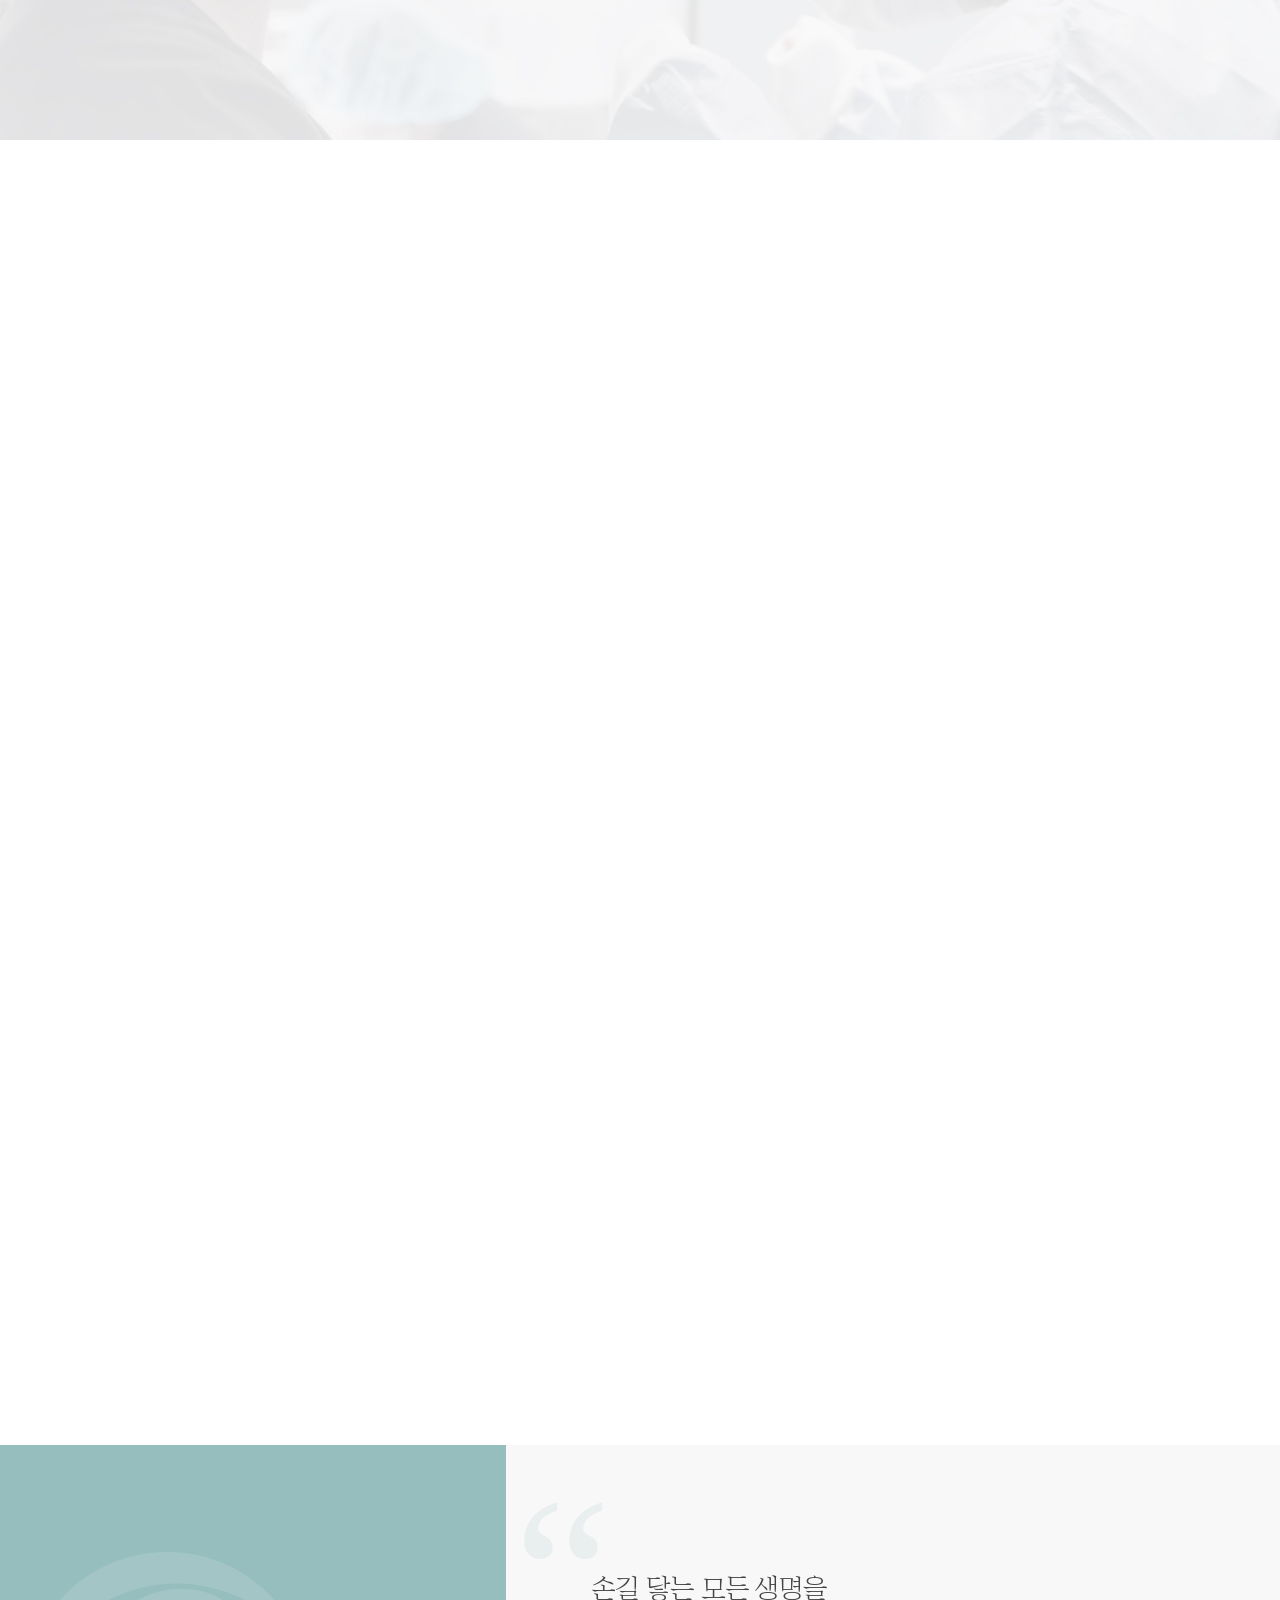
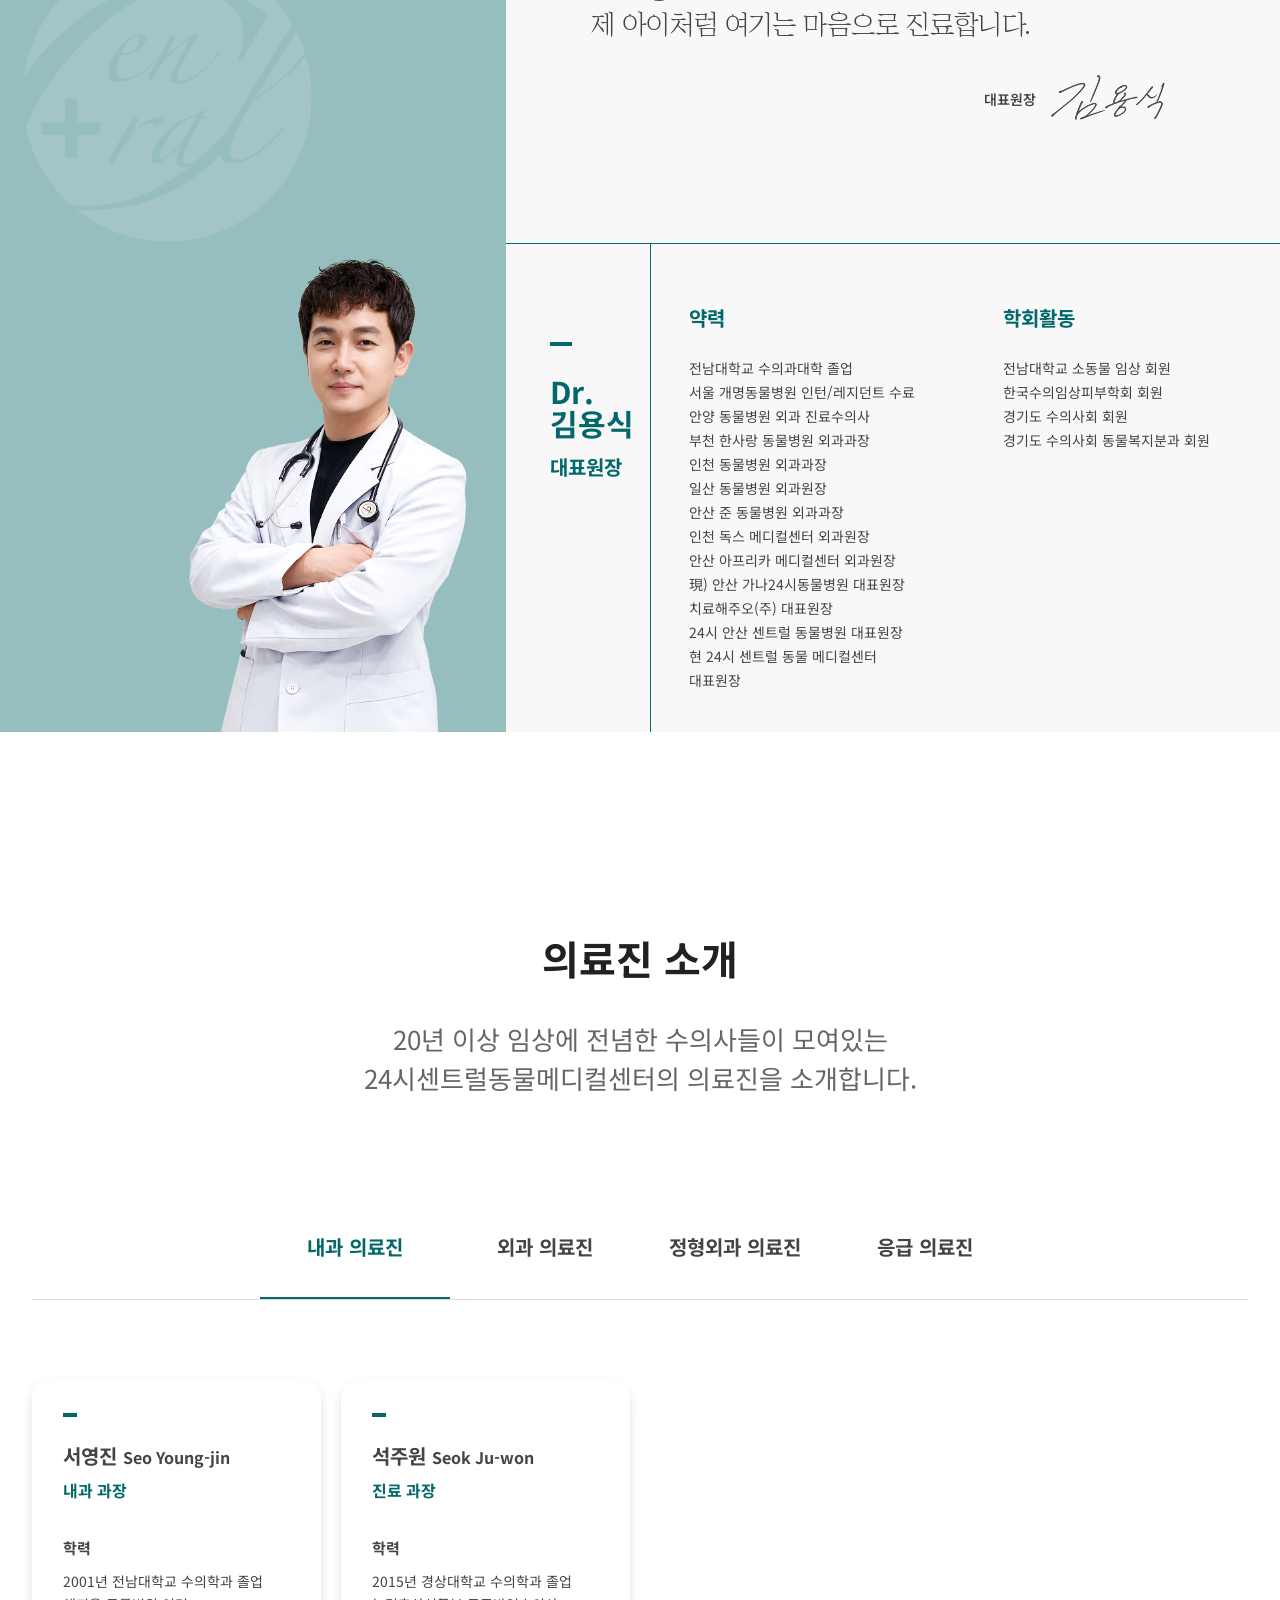
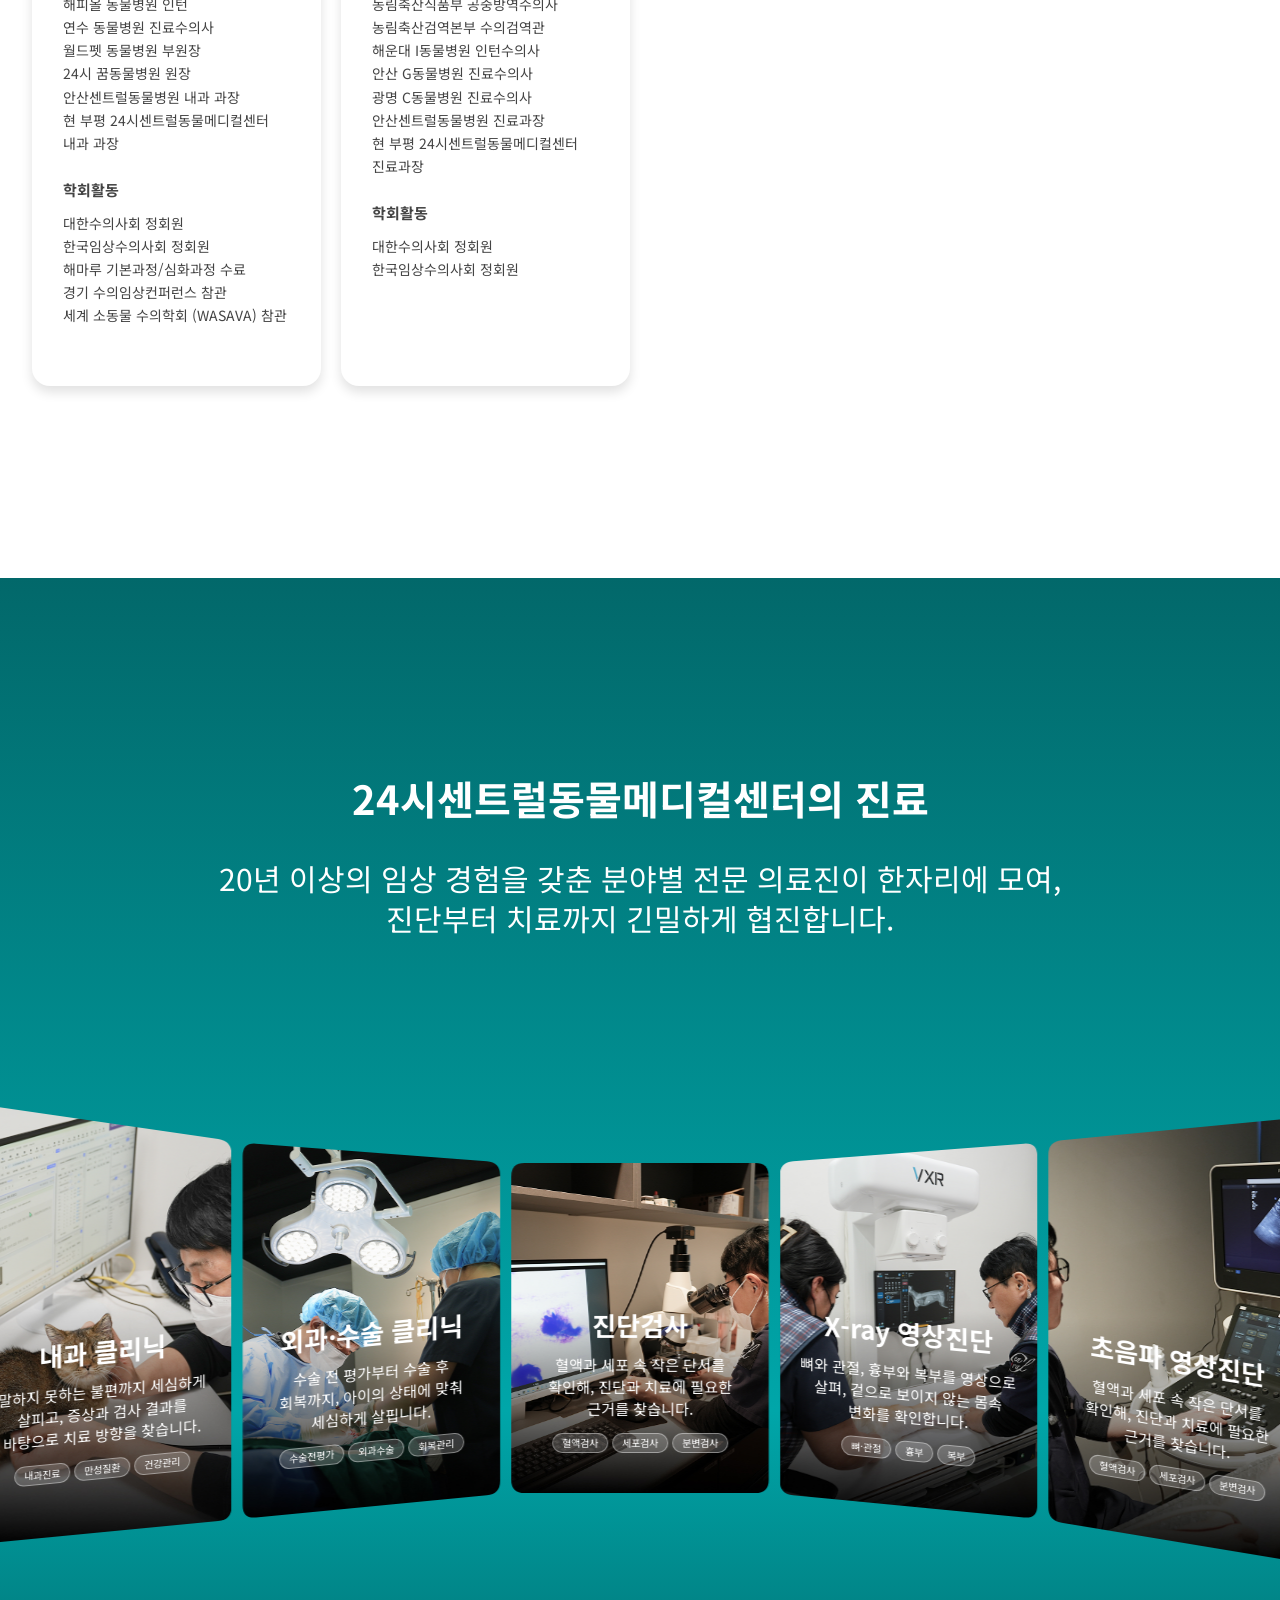
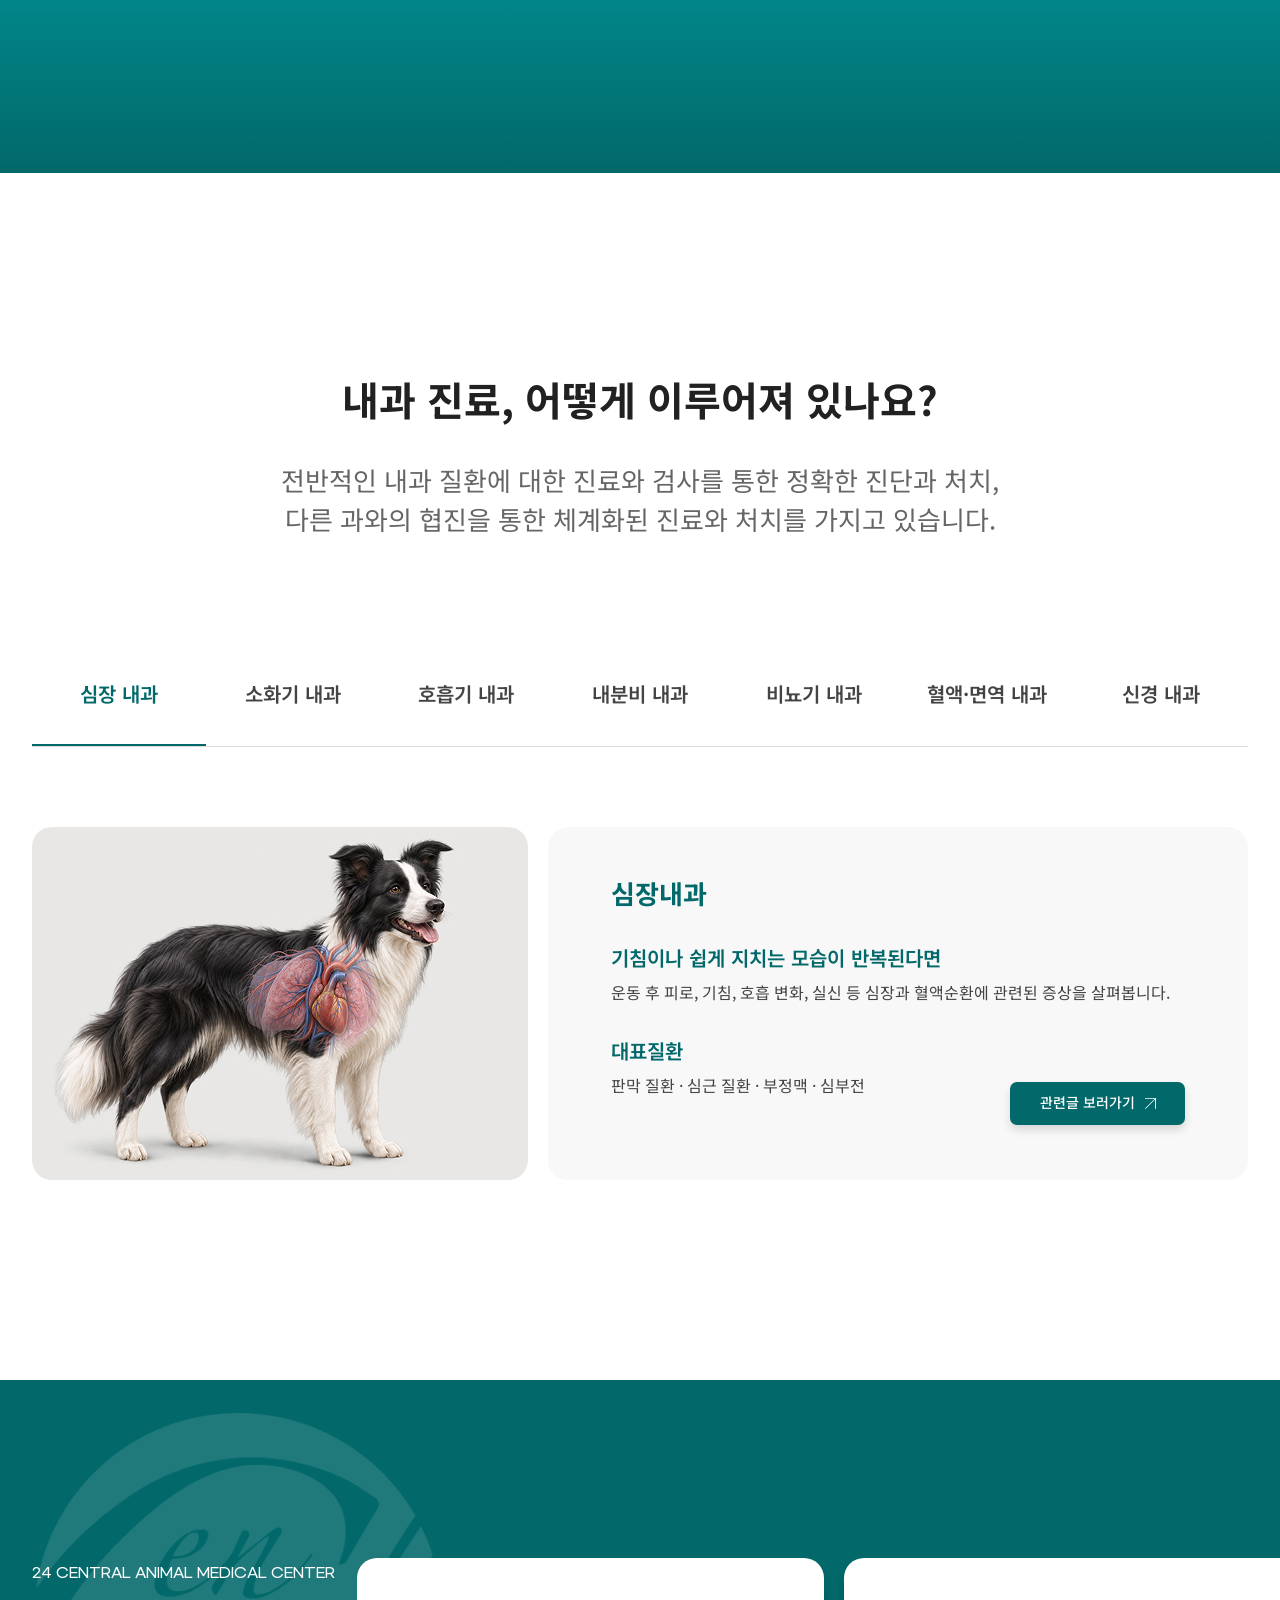
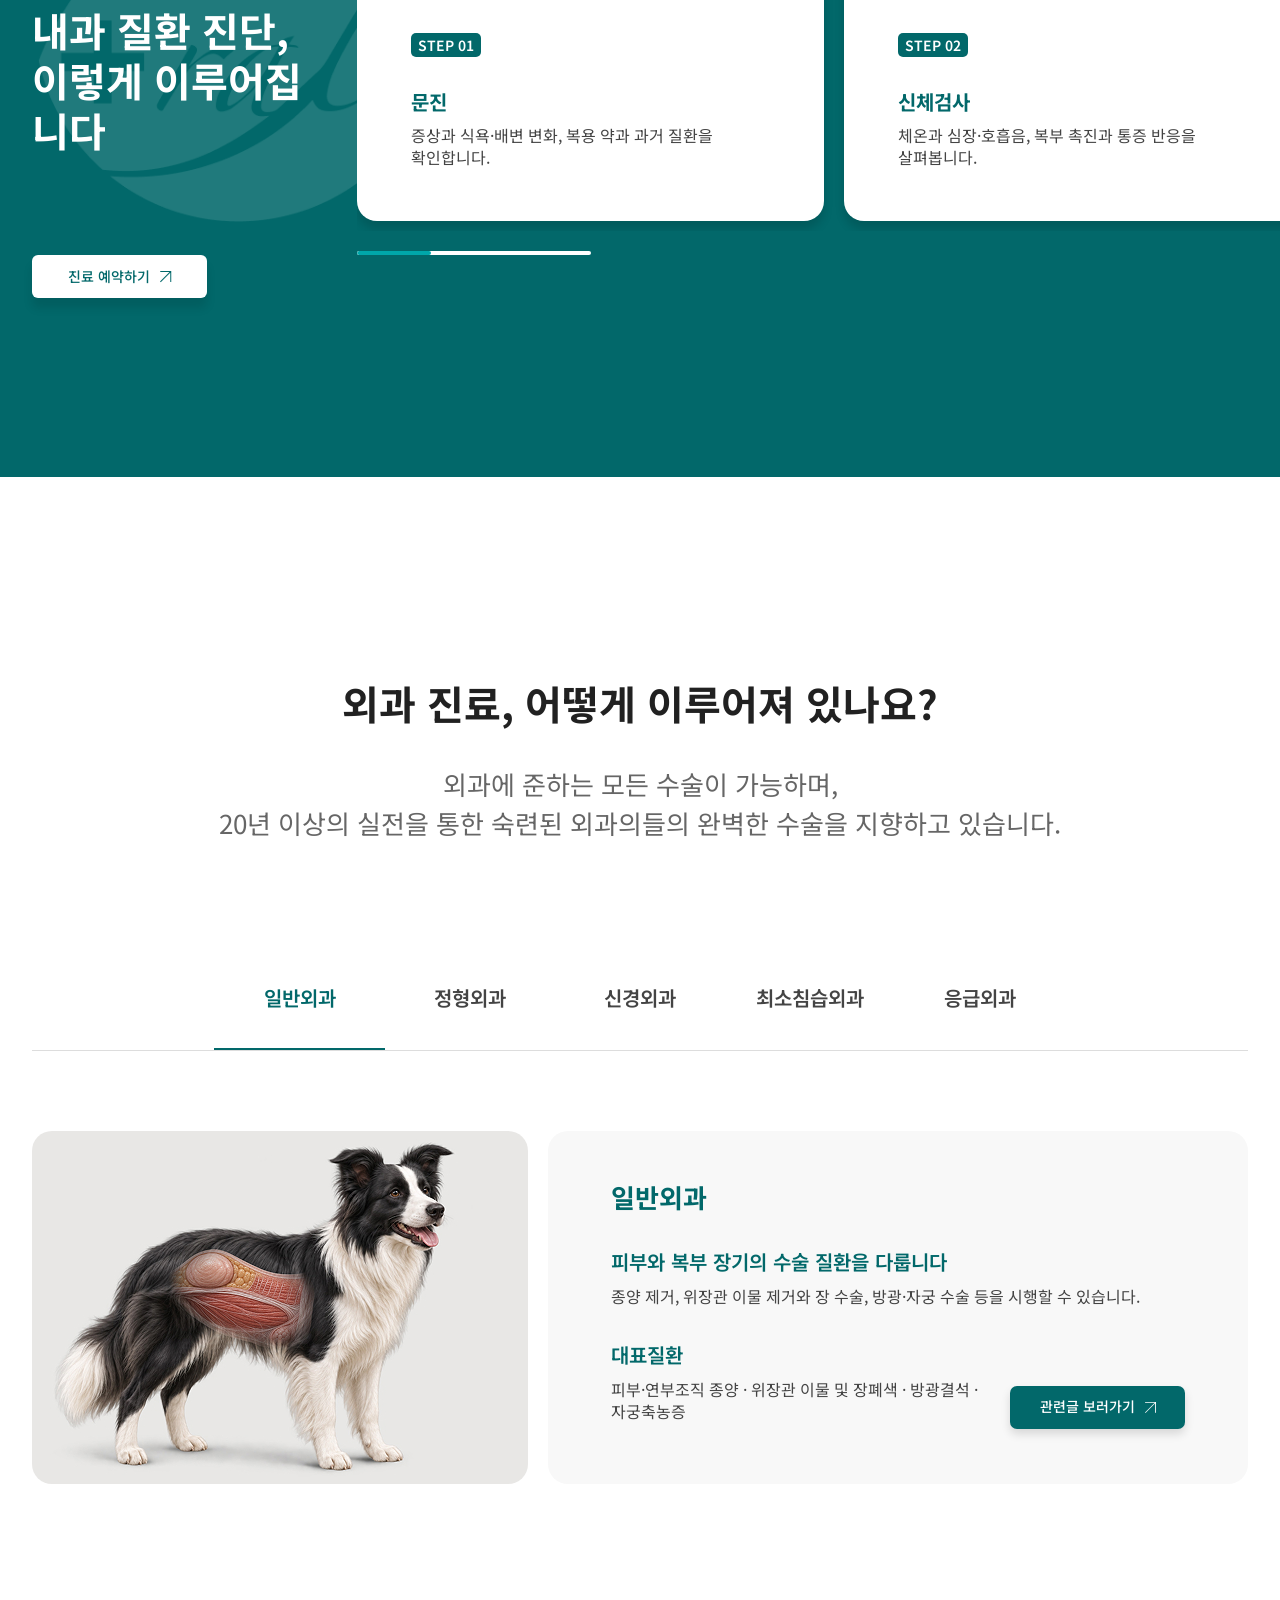
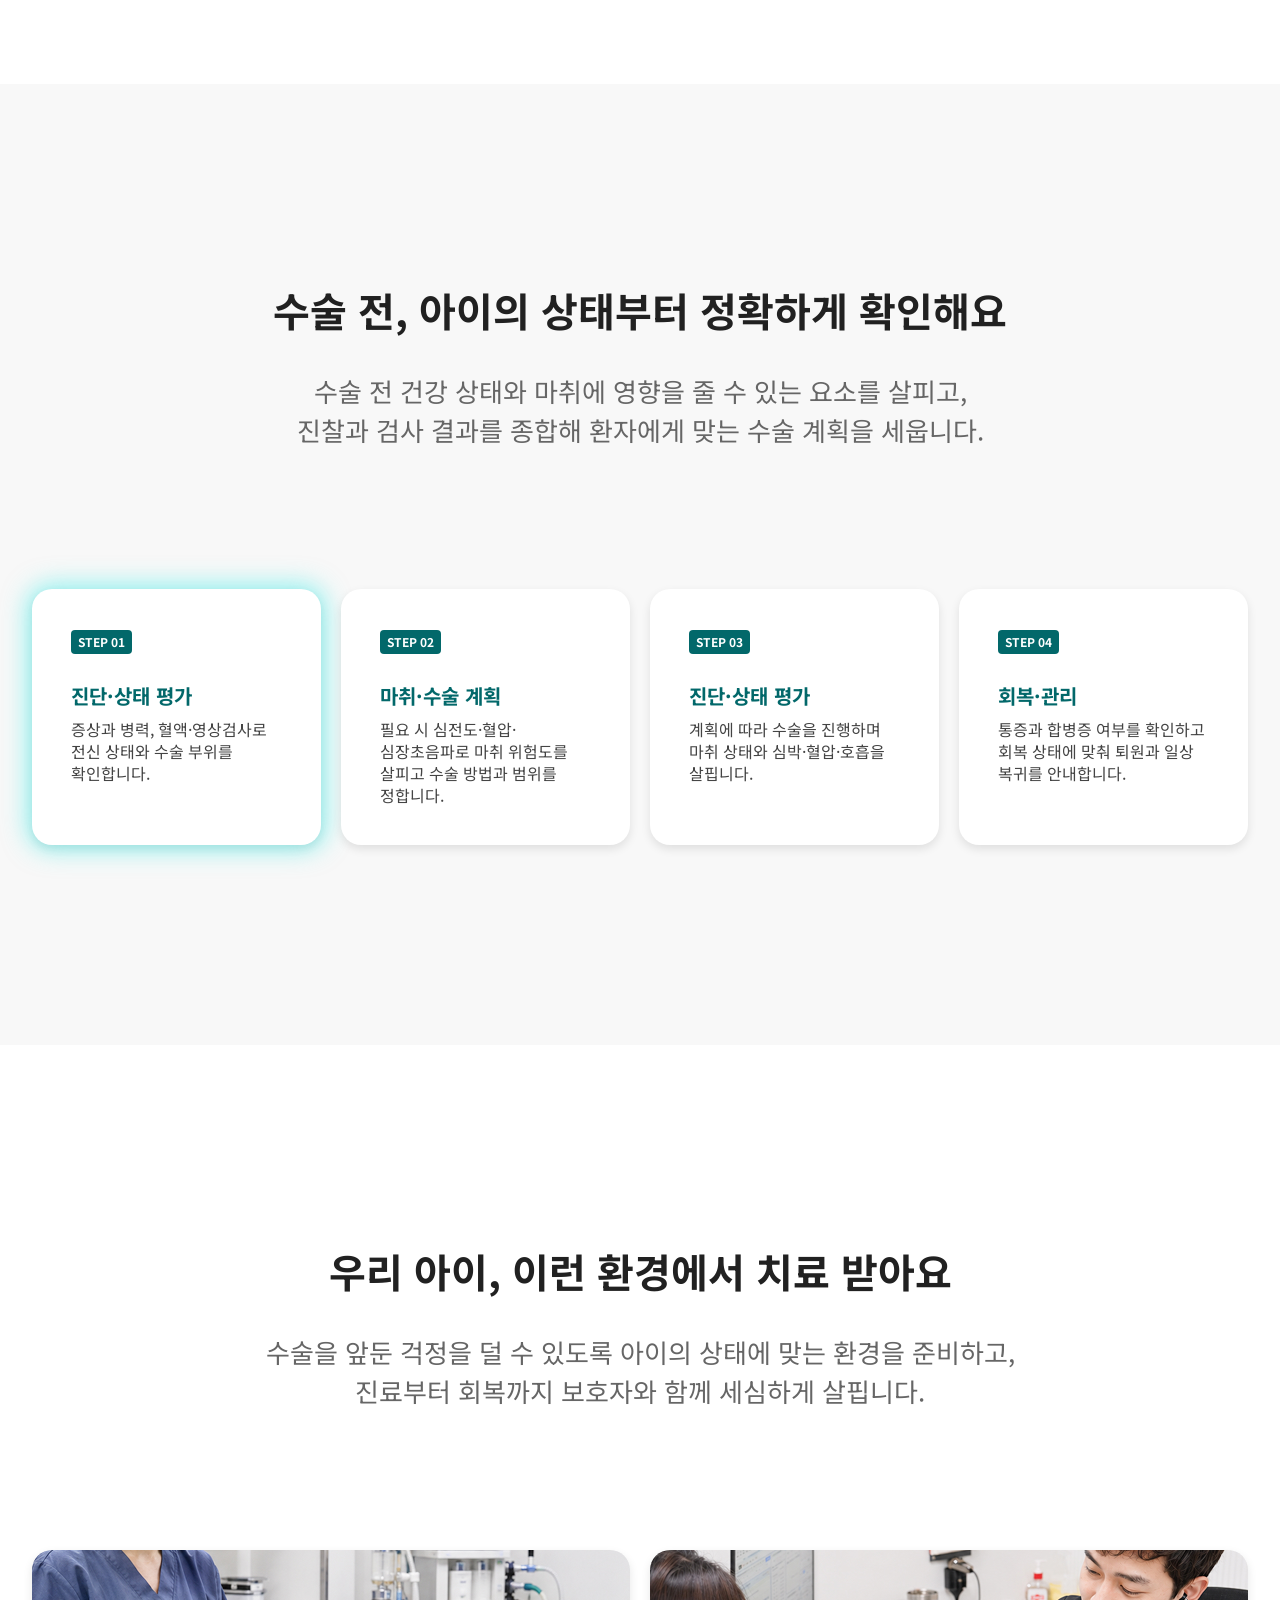
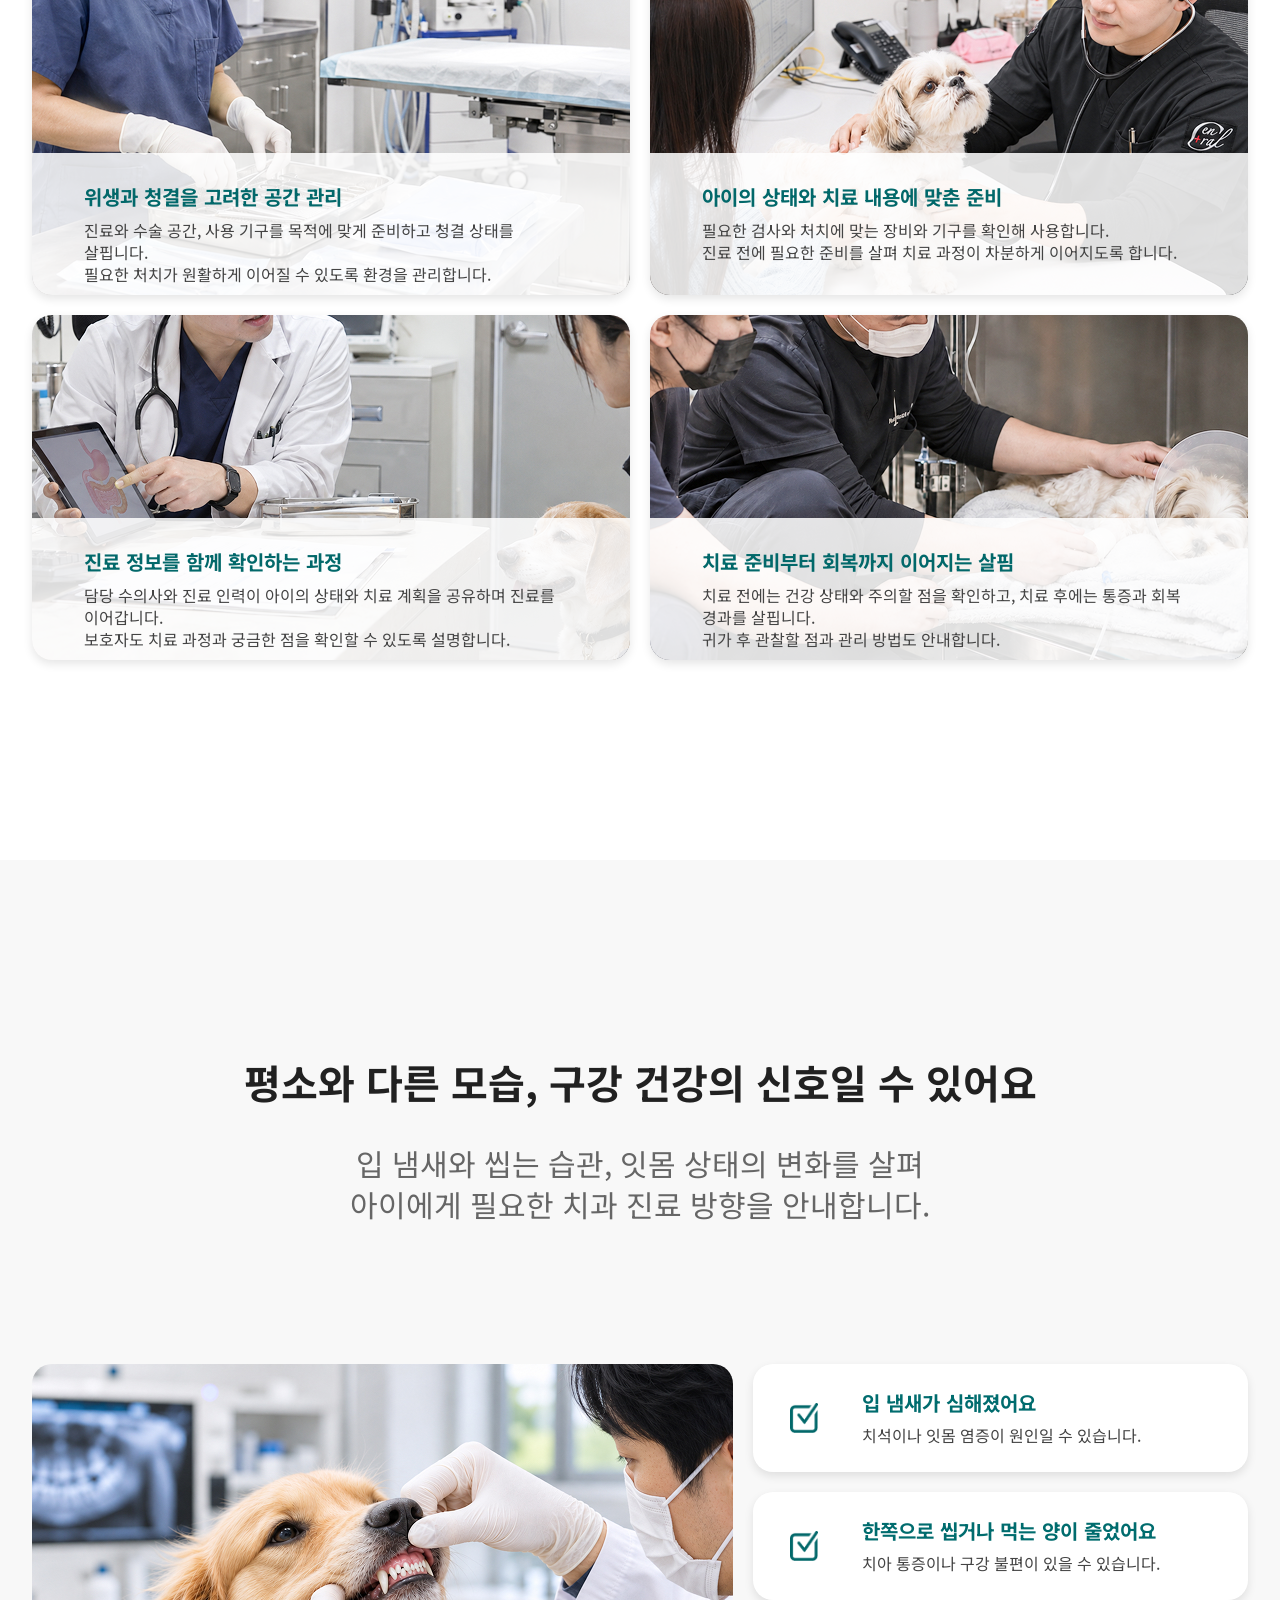
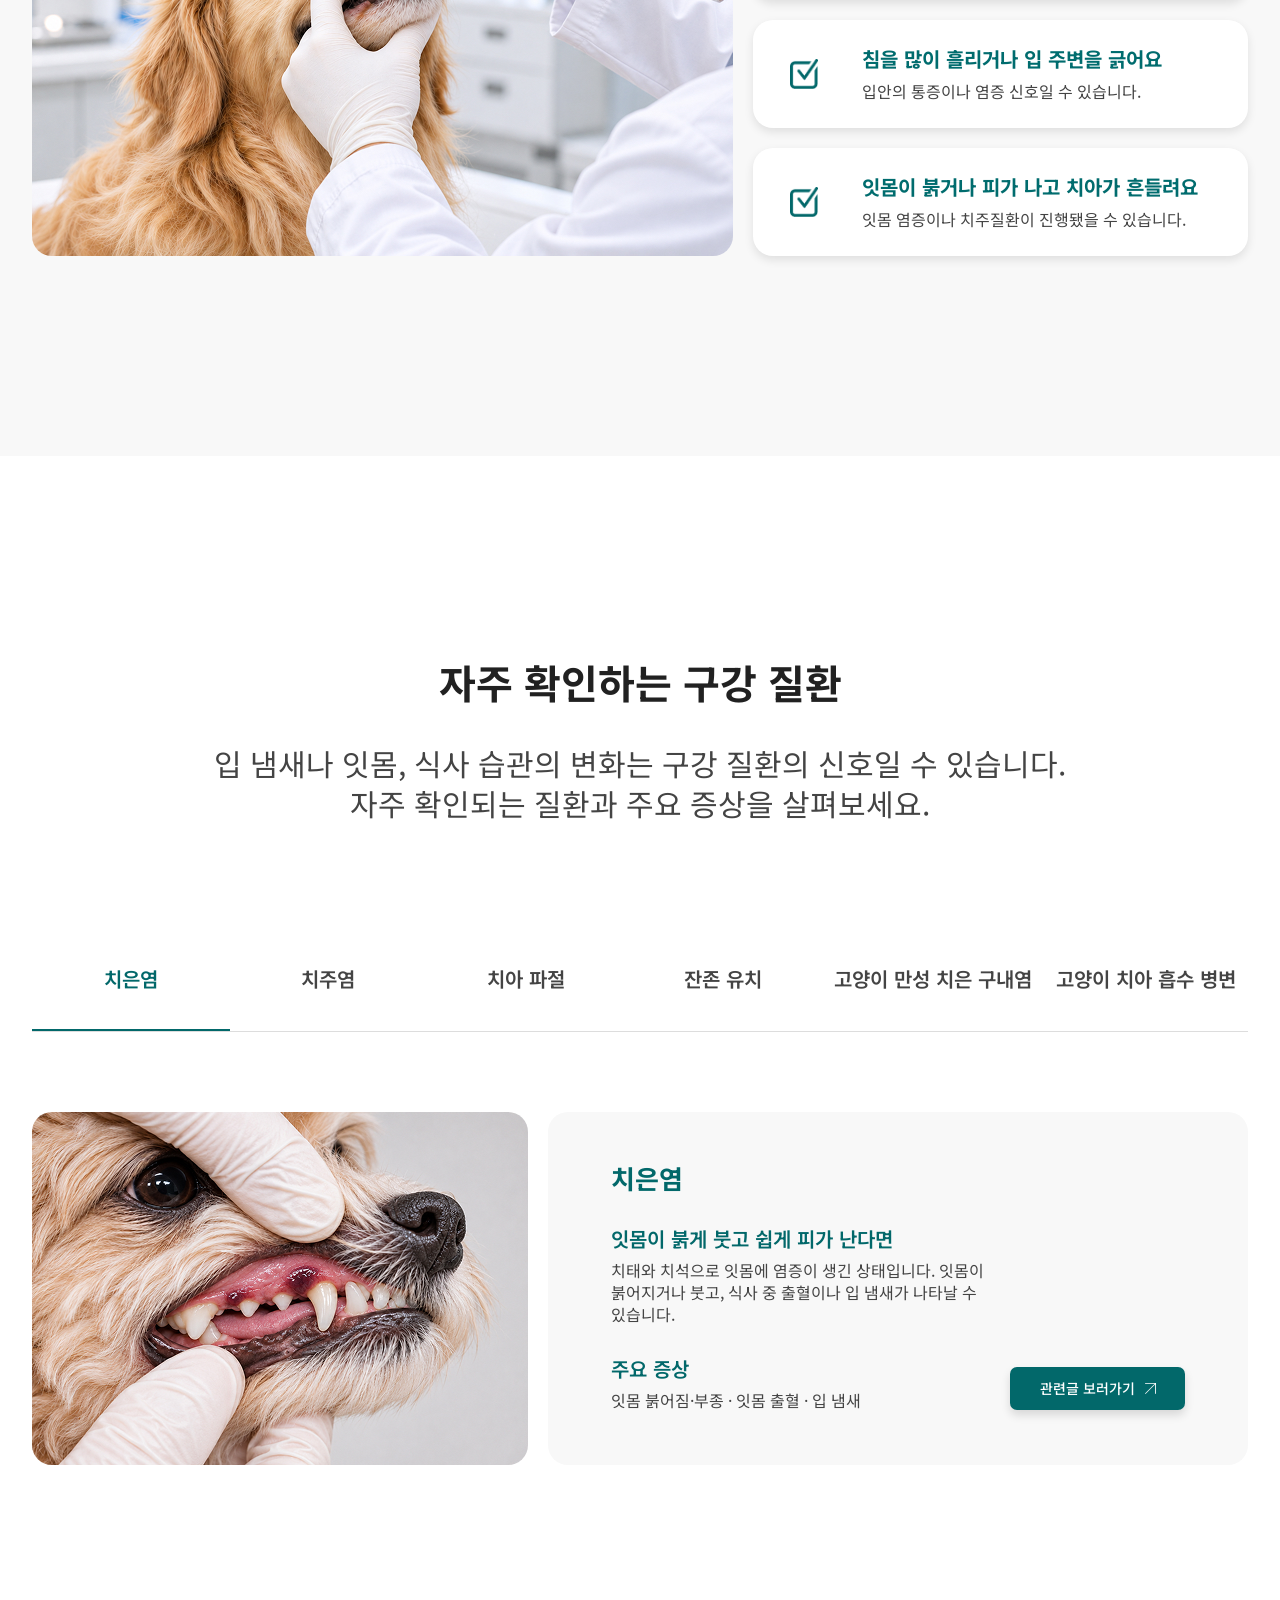
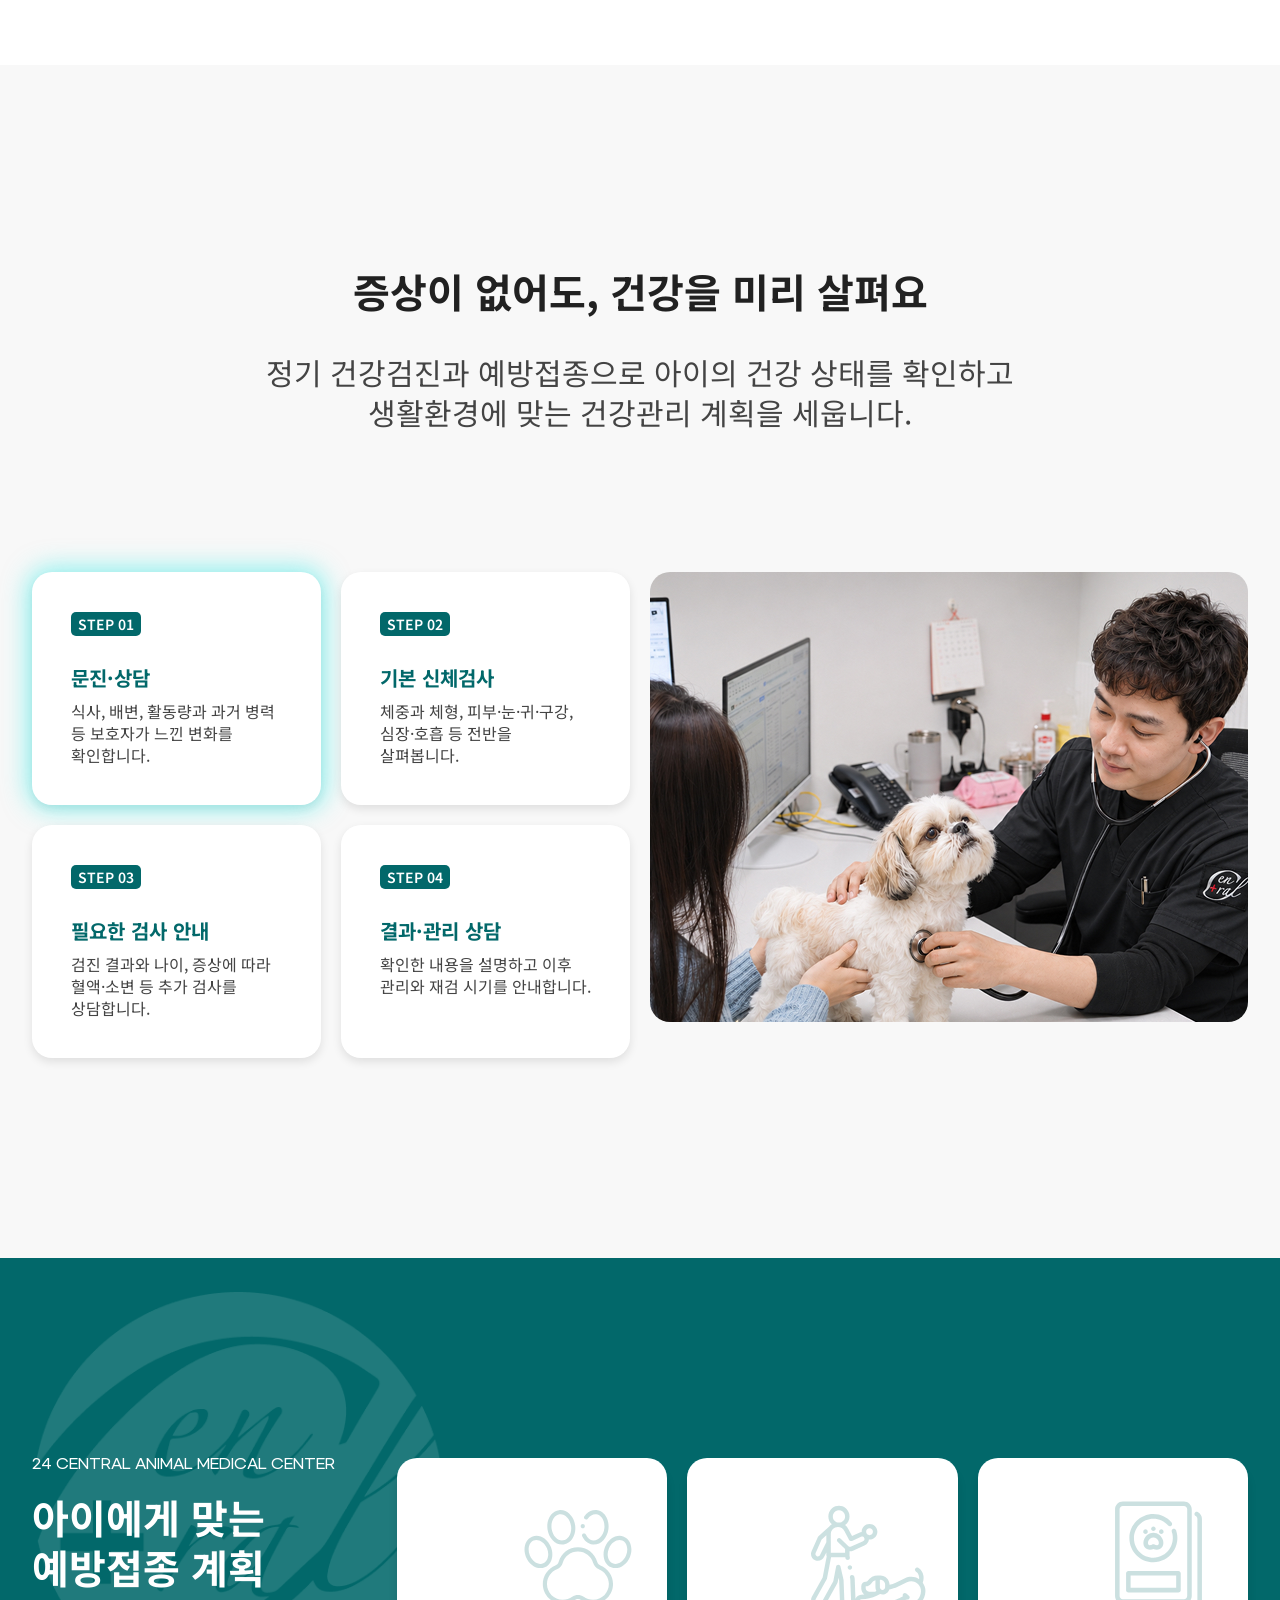
==== commit 678ee829: "Show equipment details over upper image on desktop" ====
--- a/index.html
+++ b/index.html
@@ -1,5 +1,5 @@
 <!doctype html>
-<html lang="ko"><head><meta charset="utf-8"><meta name="viewport" content="width=device-width,initial-scale=1,viewport-fit=cover"><title>24시센트럴동물메디컬센터 | 인천 부평 24시 동물병원</title><meta name="description" content="인천 부평구 대정로 50에 위치한 24시센트럴동물메디컬센터. 내과·외과·치과·건강검진과 24시간 응급 진료, 네이버 예약 및 오시는 길을 안내합니다."><meta name="robots" content="index,follow"><meta property="og:type" content="website"><meta property="og:locale" content="ko_KR"><meta property="og:site_name" content="24시센트럴동물메디컬센터"><meta property="og:title" content="24시센트럴동물메디컬센터 | 인천 부평 24시 동물병원"><meta property="og:description" content="인천 부평구 대정로 50에 위치한 24시센트럴동물메디컬센터. 내과·외과·치과·건강검진과 24시간 응급 진료, 네이버 예약 및 오시는 길을 안내합니다."><meta property="og:image" content="https://goddks7777-boop.github.io/central-animal-medical-preview/images/vis2.jpg"><meta property="og:image:type" content="image/jpeg"><meta property="og:image:width" content="1920"><meta property="og:image:height" content="789"><meta property="og:image:alt" content="24시센트럴동물메디컬센터 의료진의 수술 모습"><meta name="twitter:card" content="summary_large_image"><meta name="twitter:image" content="https://goddks7777-boop.github.io/central-animal-medical-preview/images/vis2.jpg"><meta name="twitter:image:alt" content="24시센트럴동물메디컬센터 의료진의 수술 모습"><meta name="twitter:title" content="24시센트럴동물메디컬센터 | 인천 부평 24시 동물병원"><meta name="twitter:description" content="인천 부평구 대정로 50에 위치한 24시센트럴동물메디컬센터. 내과·외과·치과·건강검진과 24시간 응급 진료, 네이버 예약 및 오시는 길을 안내합니다."><script type="application/ld+json">{"@context":"https://schema.org","@type":"VeterinaryCare","name":"24시센트럴동물메디컬센터","alternateName":"24시 센트럴동물메디컬센터","description":"인천 부평구 대정로 50에 위치한 24시센트럴동물메디컬센터. 내과·외과·치과·건강검진과 24시간 응급 진료, 네이버 예약 및 오시는 길을 안내합니다.","telephone":"+82-32-275-7582","address":{"@type":"PostalAddress","streetAddress":"대정로 50, 2층 201호~206호","addressLocality":"부평구","addressRegion":"인천광역시","addressCountry":"KR"},"hasMap":"https://map.naver.com/p/entry/place/2013424204","sameAs":["https://map.naver.com/p/entry/place/2013424204","https://blog.naver.com/24h_centralamc"]}</script><link rel="stylesheet" href="style.css?v=related-links-40"></head><body id="top">
+<html lang="ko"><head><meta charset="utf-8"><meta name="viewport" content="width=device-width,initial-scale=1,viewport-fit=cover"><title>24시센트럴동물메디컬센터 | 인천 부평 24시 동물병원</title><meta name="description" content="인천 부평구 대정로 50에 위치한 24시센트럴동물메디컬센터. 내과·외과·치과·건강검진과 24시간 응급 진료, 네이버 예약 및 오시는 길을 안내합니다."><meta name="robots" content="index,follow"><meta property="og:type" content="website"><meta property="og:locale" content="ko_KR"><meta property="og:site_name" content="24시센트럴동물메디컬센터"><meta property="og:title" content="24시센트럴동물메디컬센터 | 인천 부평 24시 동물병원"><meta property="og:description" content="인천 부평구 대정로 50에 위치한 24시센트럴동물메디컬센터. 내과·외과·치과·건강검진과 24시간 응급 진료, 네이버 예약 및 오시는 길을 안내합니다."><meta property="og:image" content="https://goddks7777-boop.github.io/central-animal-medical-preview/images/vis2.jpg"><meta property="og:image:type" content="image/jpeg"><meta property="og:image:width" content="1920"><meta property="og:image:height" content="789"><meta property="og:image:alt" content="24시센트럴동물메디컬센터 의료진의 수술 모습"><meta name="twitter:card" content="summary_large_image"><meta name="twitter:image" content="https://goddks7777-boop.github.io/central-animal-medical-preview/images/vis2.jpg"><meta name="twitter:image:alt" content="24시센트럴동물메디컬센터 의료진의 수술 모습"><meta name="twitter:title" content="24시센트럴동물메디컬센터 | 인천 부평 24시 동물병원"><meta name="twitter:description" content="인천 부평구 대정로 50에 위치한 24시센트럴동물메디컬센터. 내과·외과·치과·건강검진과 24시간 응급 진료, 네이버 예약 및 오시는 길을 안내합니다."><script type="application/ld+json">{"@context":"https://schema.org","@type":"VeterinaryCare","name":"24시센트럴동물메디컬센터","alternateName":"24시 센트럴동물메디컬센터","description":"인천 부평구 대정로 50에 위치한 24시센트럴동물메디컬센터. 내과·외과·치과·건강검진과 24시간 응급 진료, 네이버 예약 및 오시는 길을 안내합니다.","telephone":"+82-32-275-7582","address":{"@type":"PostalAddress","streetAddress":"대정로 50, 2층 201호~206호","addressLocality":"부평구","addressRegion":"인천광역시","addressCountry":"KR"},"hasMap":"https://map.naver.com/p/entry/place/2013424204","sameAs":["https://map.naver.com/p/entry/place/2013424204","https://blog.naver.com/24h_centralamc"]}</script><link rel="stylesheet" href="style.css?v=equipment-hover-41"></head><body id="top">
 <header><a href="#top"><img src="images/logo.png" alt="24시 센트럴동물메디컬센터"></a><button class="menu" aria-label="메뉴 열기" aria-expanded="false">☰</button><nav><a href="#story">24시 센트럴동물메디컬센터</a><a href="#internal">내과</a><a href="#surgery">외과</a><a href="#dental">치과</a><a href="#checkup">건강검진</a></nav></header>
 <main><div class="story-sequence"><section class="visual hero" aria-label="메인 비주얼" aria-roledescription="슬라이드">
   <div class="hero-slide hero-slide-1 is-active" role="group" aria-label="1 / 3" aria-hidden="false"><div class="wrap"><h1>우리 아이와 함께하는 오늘이<br>더 오래, 더 행복하도록</h1><p>말하지 못하는 작은 불편까지 세심하게 살피며<br>가족을 대하는 마음으로 진료합니다.</p></div></div>
--- a/style.css
+++ b/style.css
@@ -909,3 +909,16 @@
 @media(hover:hover){#internal .internal-related:hover,#surgery .surgery-related:hover,#oral-diseases .oral-related:hover{background:#005456;box-shadow:0 7px 14px #0003}}
 #internal .internal-related:focus-visible,#surgery .surgery-related:focus-visible,#oral-diseases .oral-related:focus-visible{outline:3px solid #00a7aa;outline-offset:3px}
 @media(min-width:901px){.quick{pointer-events:none}.quick a{pointer-events:auto}}
+
+/* PC 의료장비: 설명 뒤의 위쪽 영역만 밝히고 사진 아래쪽은 그대로 보여줍니다. */
+@media(min-width:901px){
+  #equipment .equipment-card-button::after{content:"";position:absolute;z-index:1;inset:0 0 auto;height:56.17%;border-radius:20px 20px 0 0;background:linear-gradient(180deg,rgba(255,255,255,0),#fff);opacity:0;pointer-events:none;transition:opacity .25s ease}
+  #equipment .equipment-card-title,#equipment .equipment-card-subtitle,#equipment .equipment-card-detail{z-index:2}
+  #equipment .equipment-card.is-open img{opacity:1}
+  #equipment .equipment-card.is-open .equipment-card-button::after{opacity:1}
+}
+@media(min-width:901px) and (hover:hover){
+  #equipment .equipment-card:hover img{opacity:1}
+  #equipment .equipment-card:hover .equipment-card-button::after{opacity:1}
+}
+@media(min-width:901px) and (prefers-reduced-motion:reduce){#equipment .equipment-card-button::after{transition:none}}
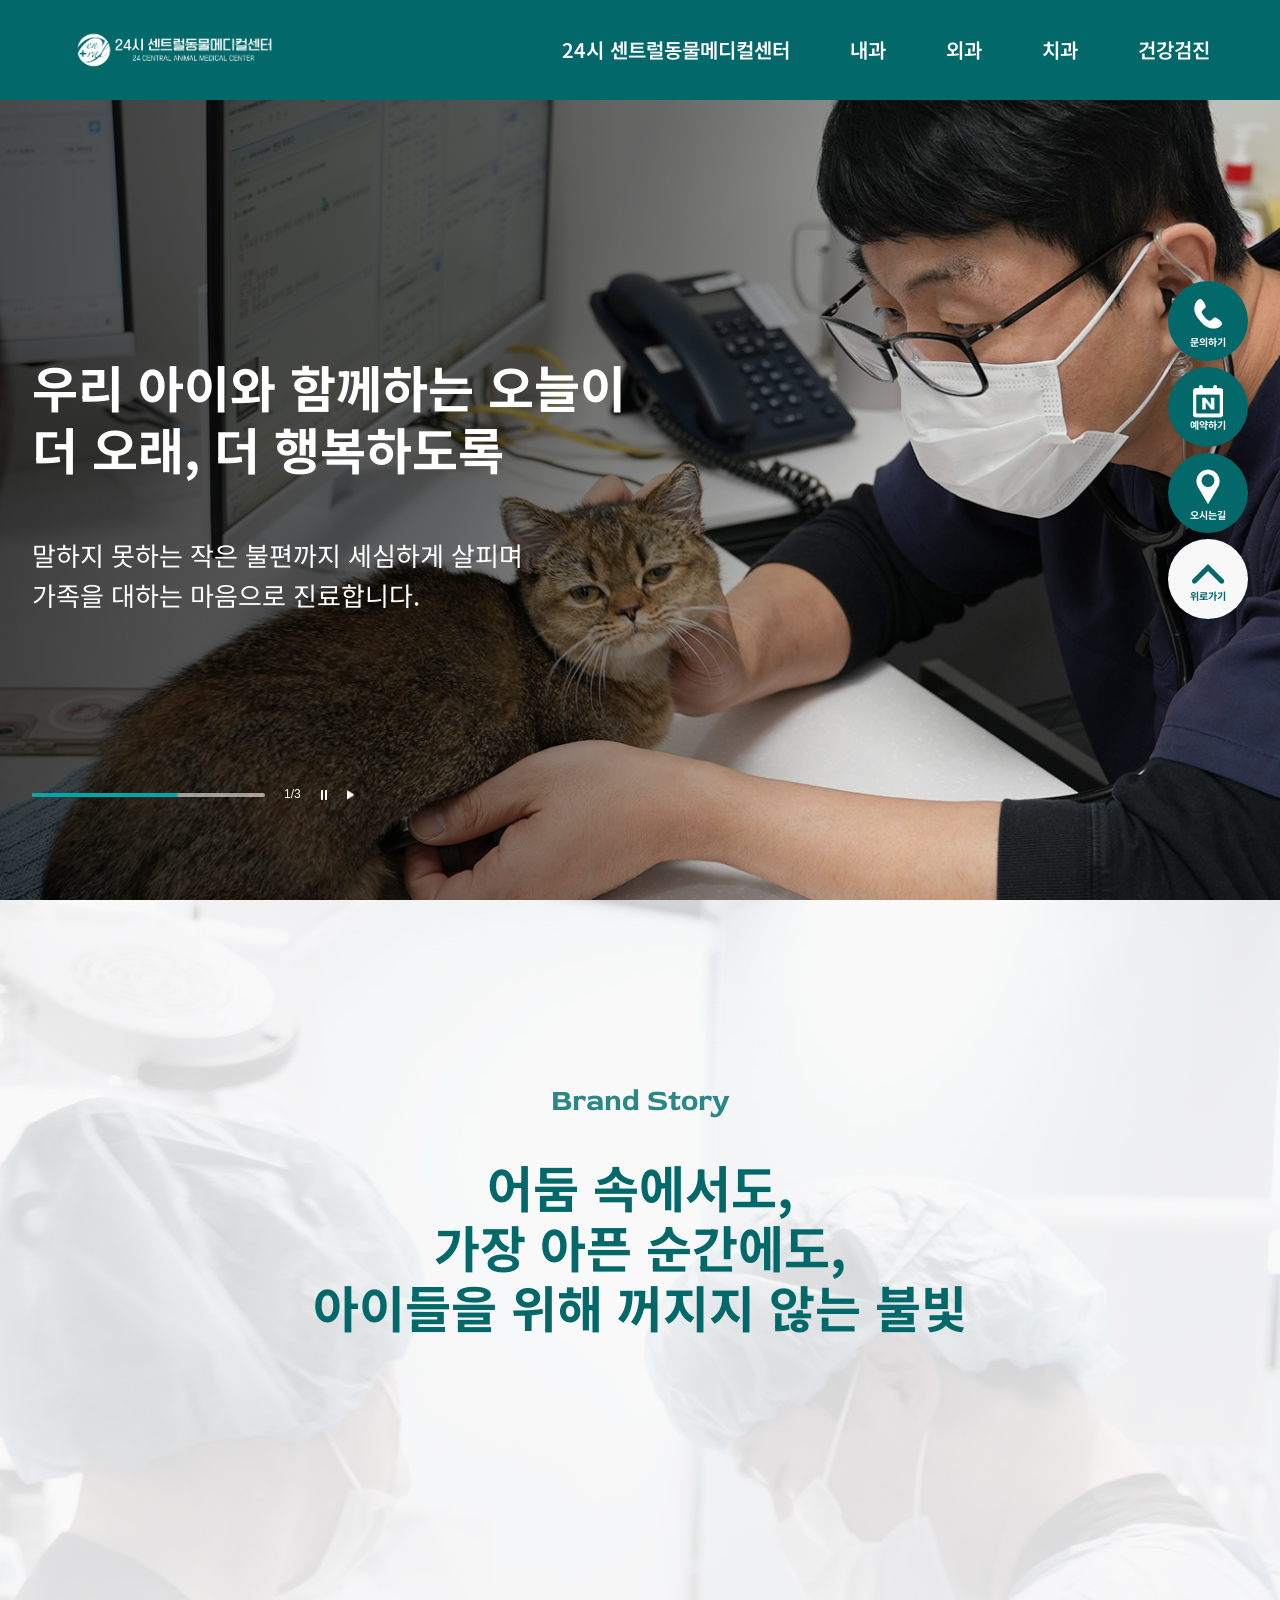
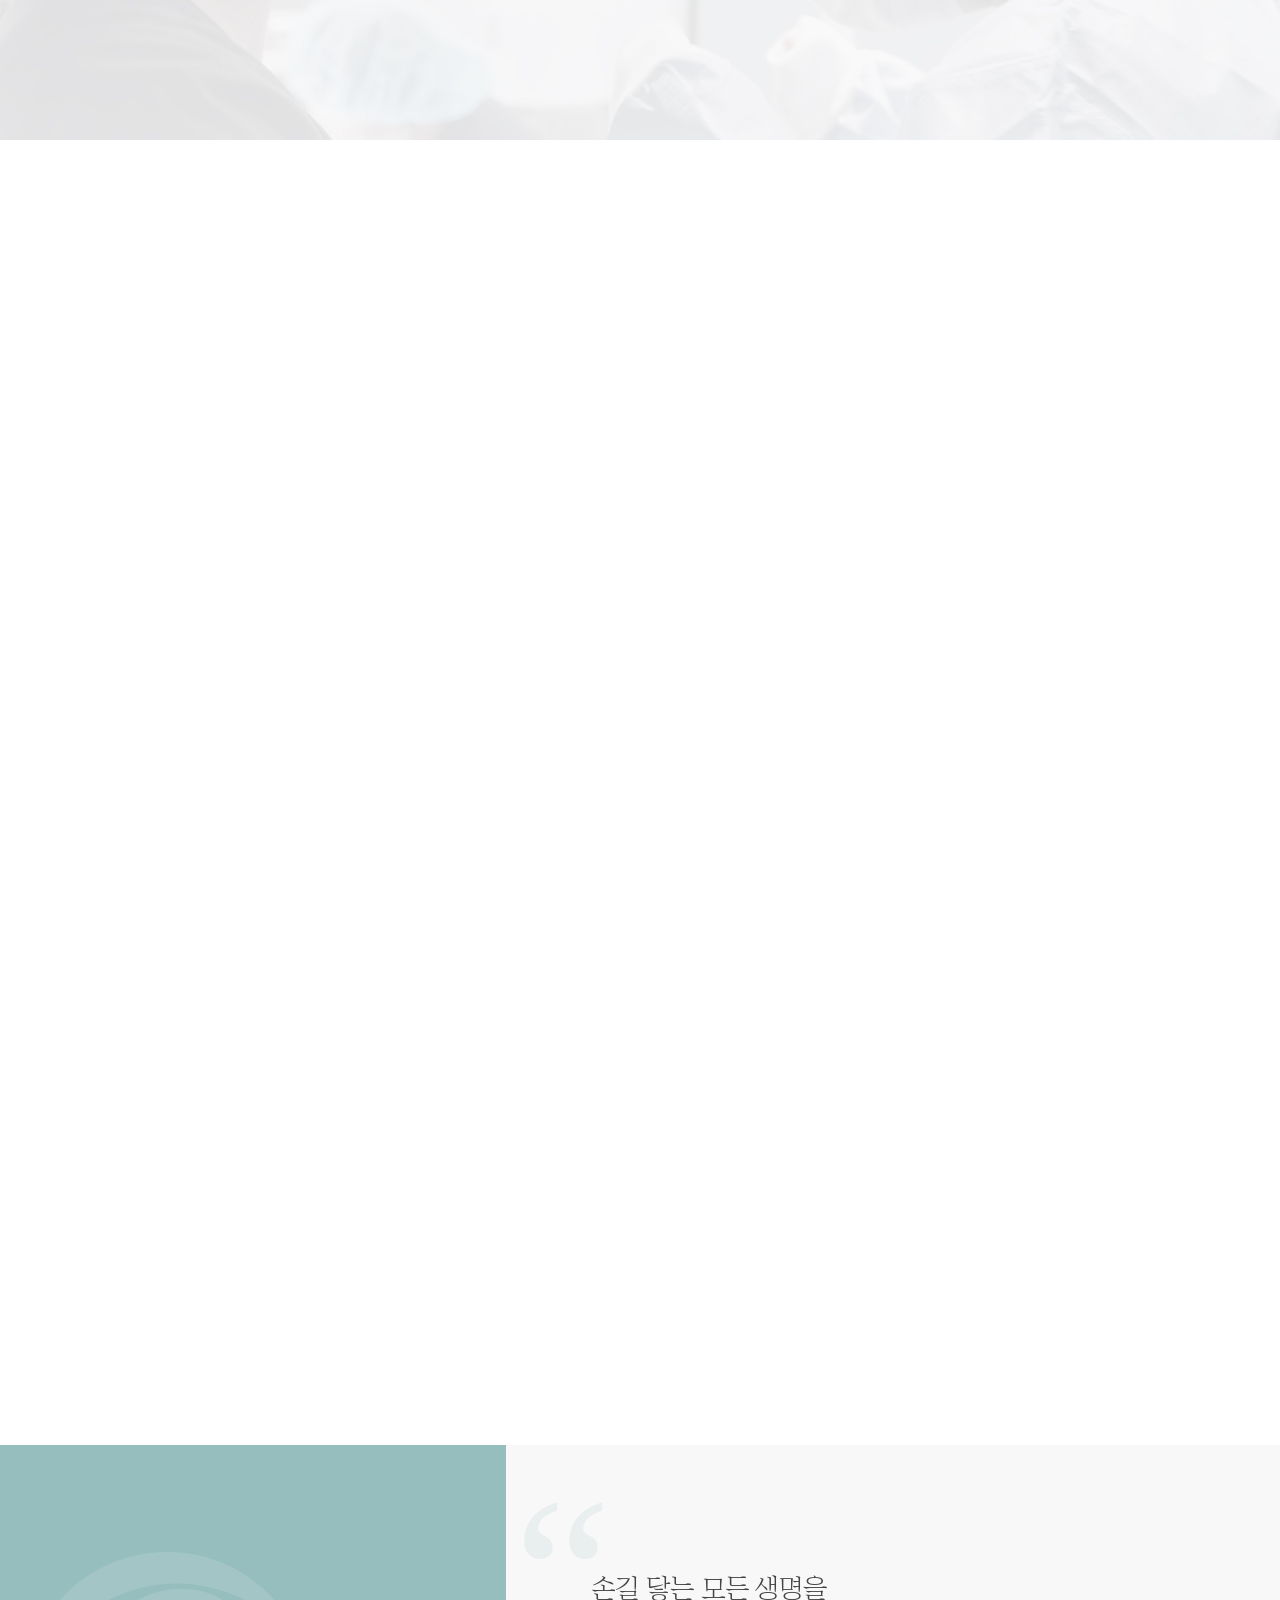
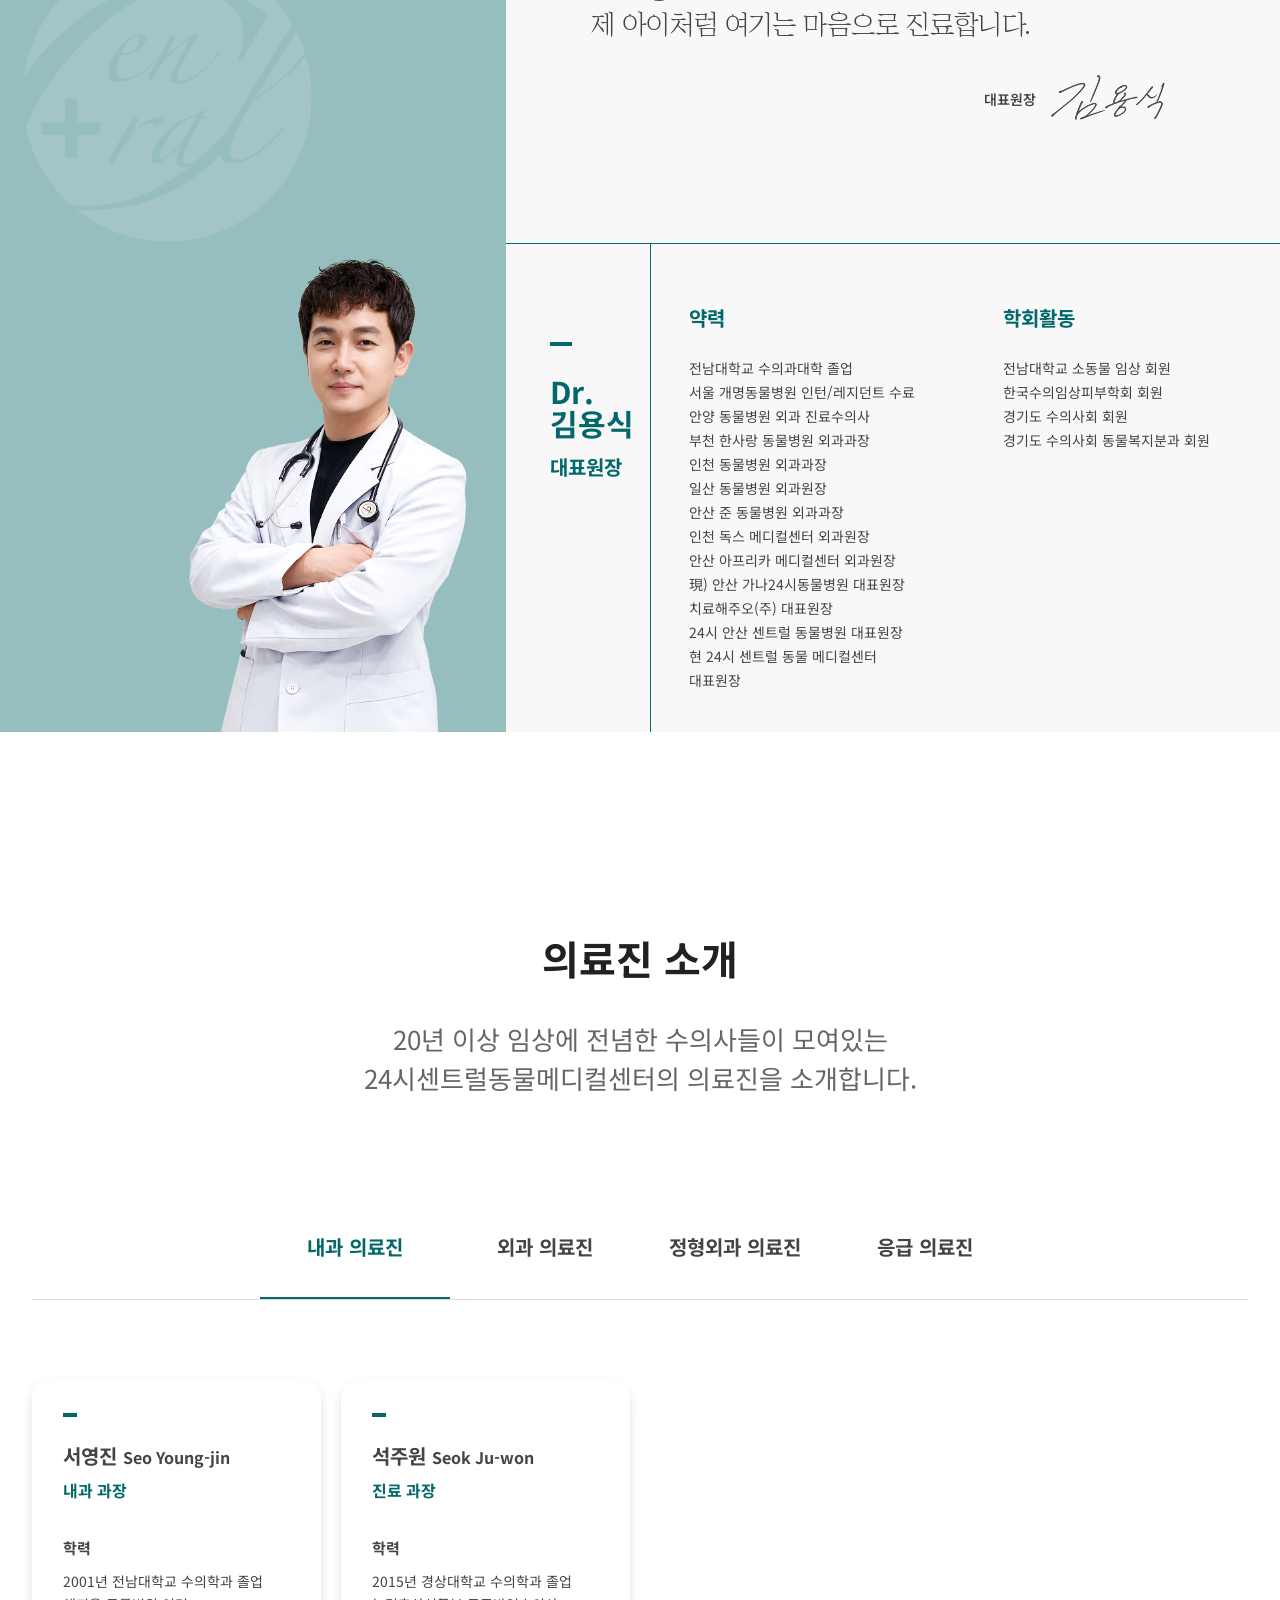
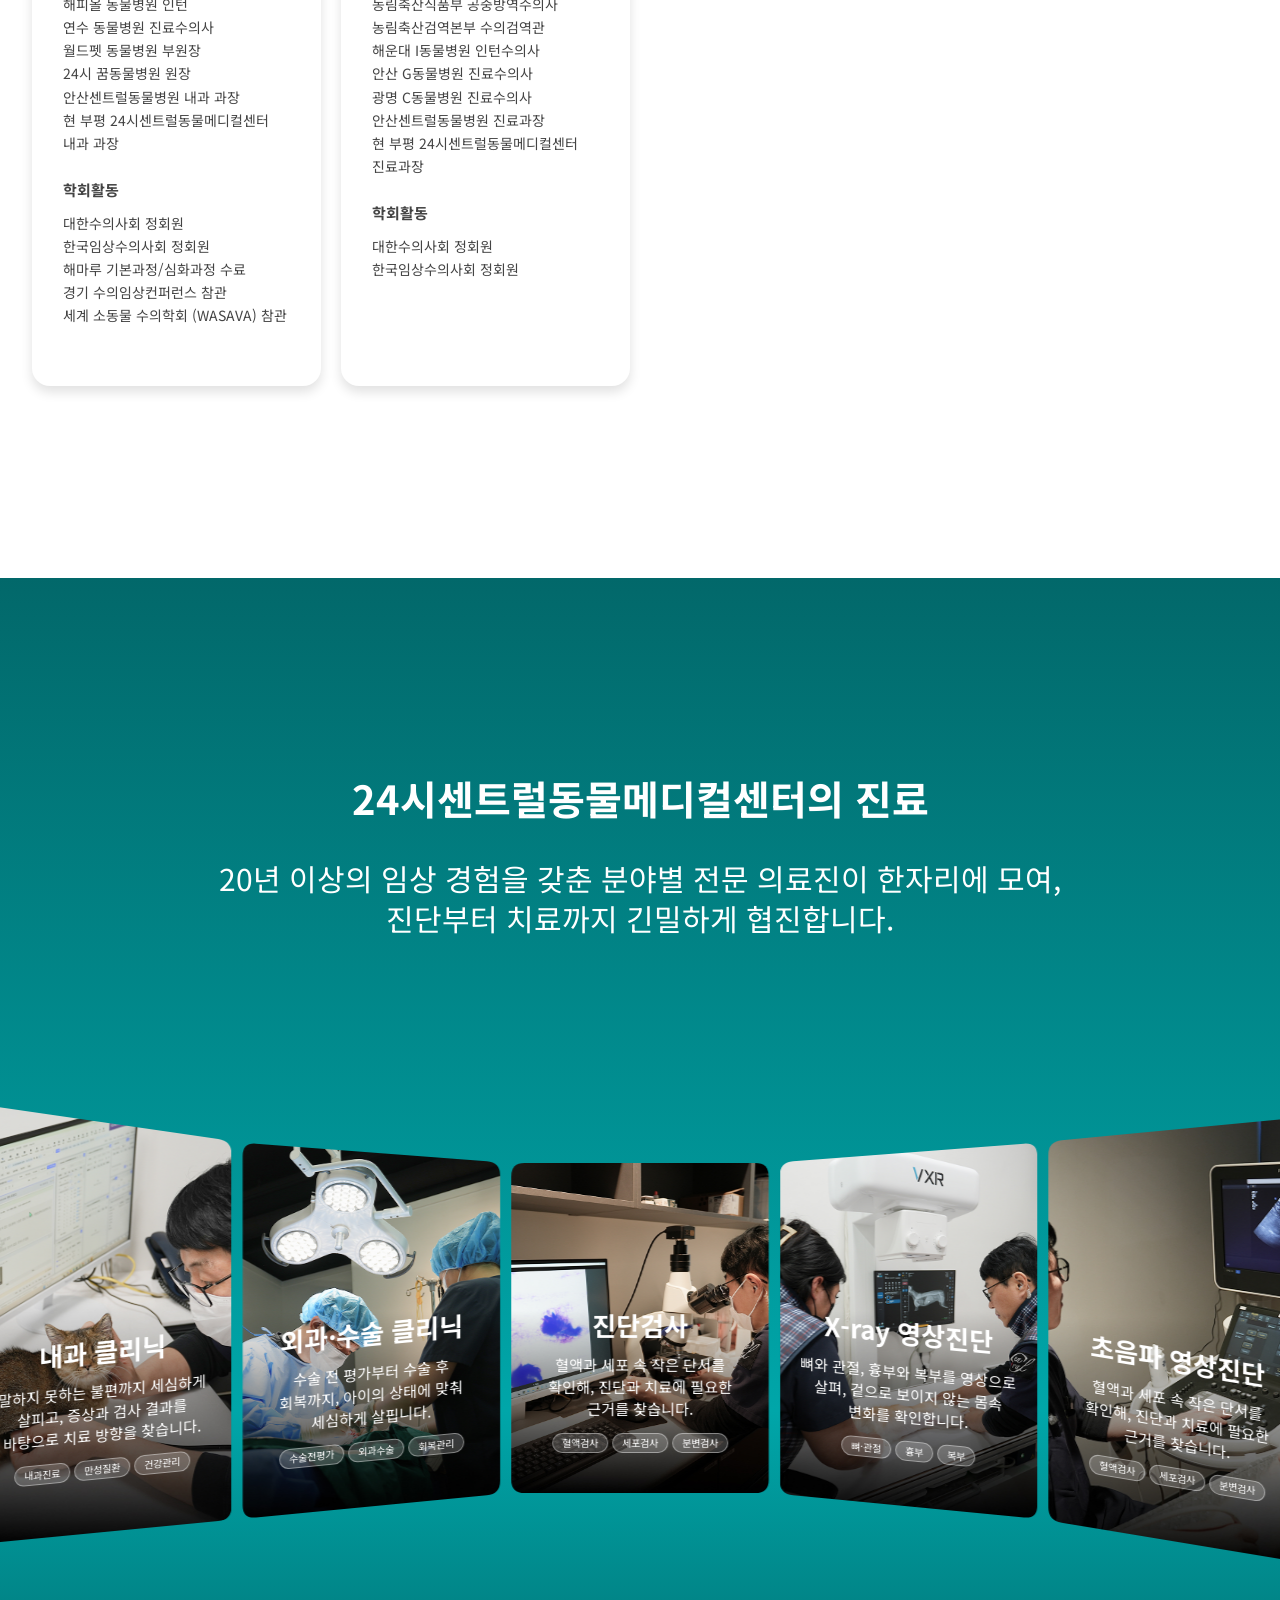
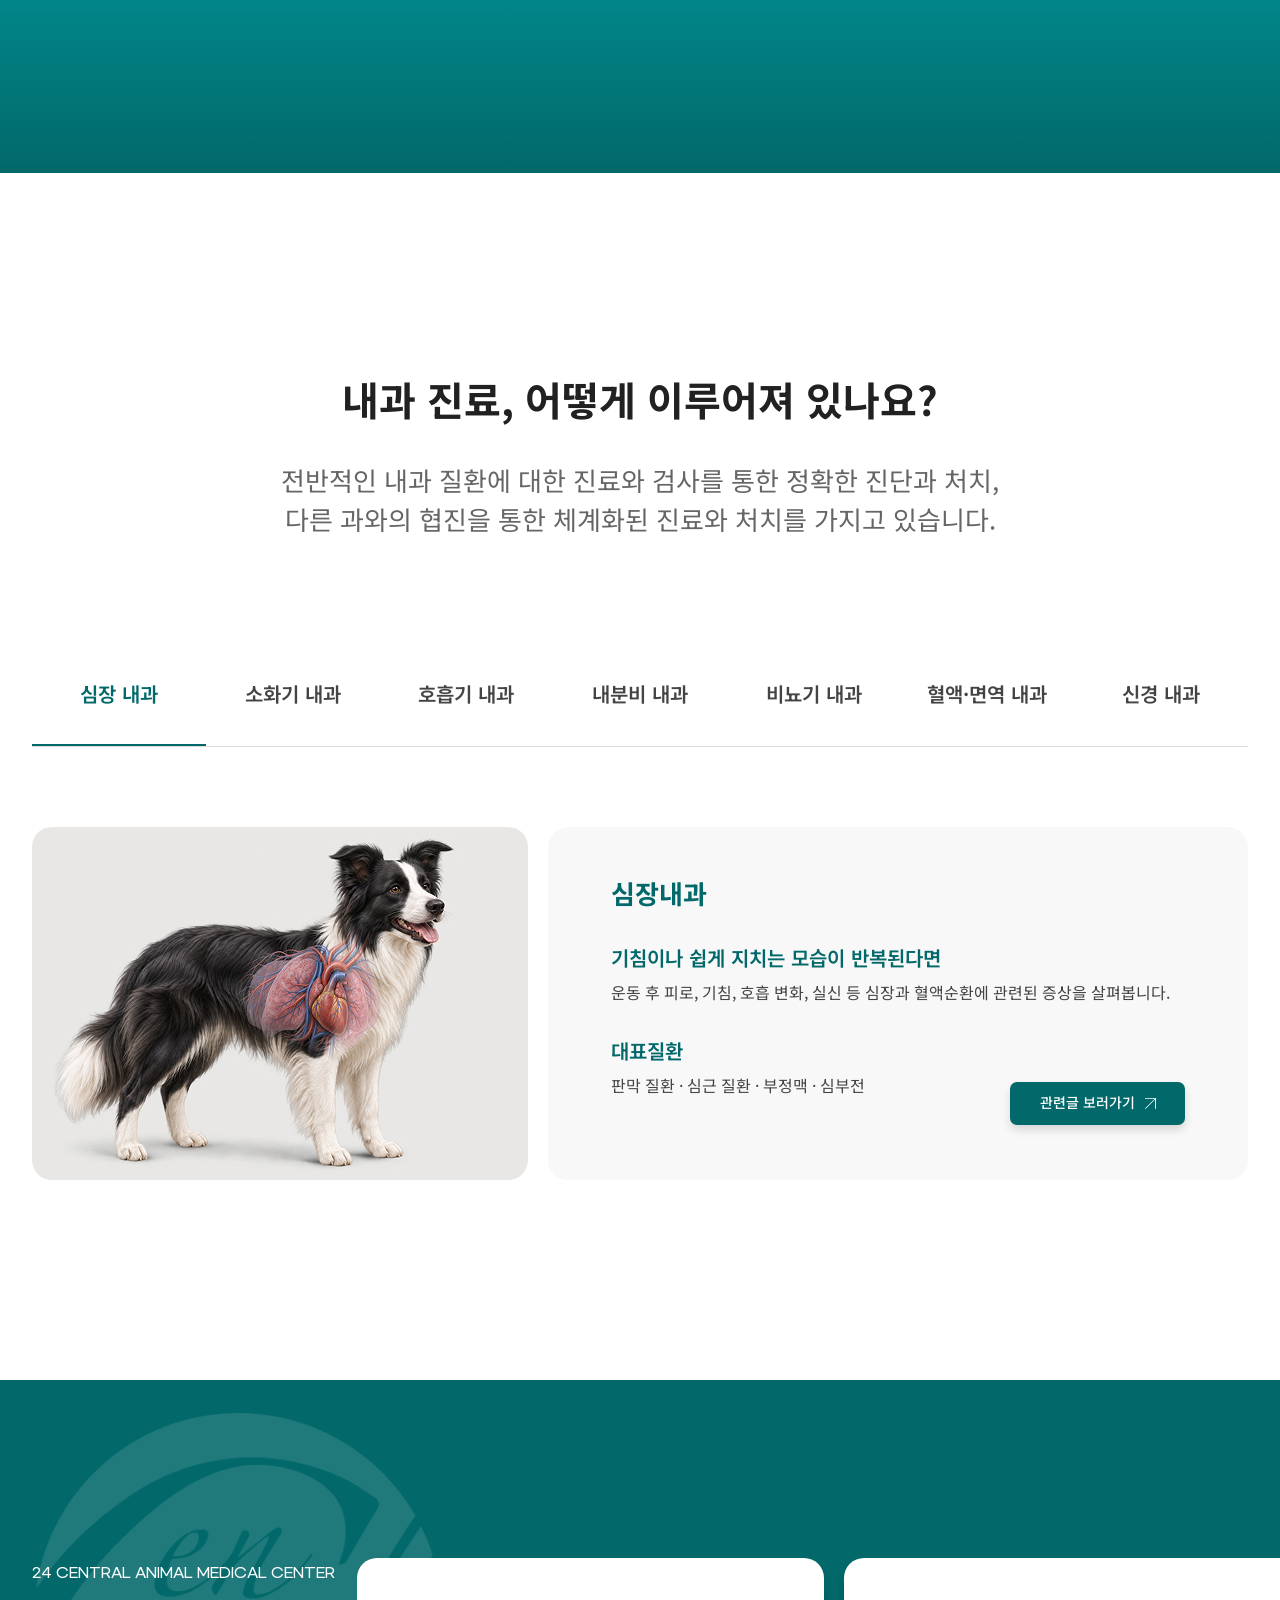
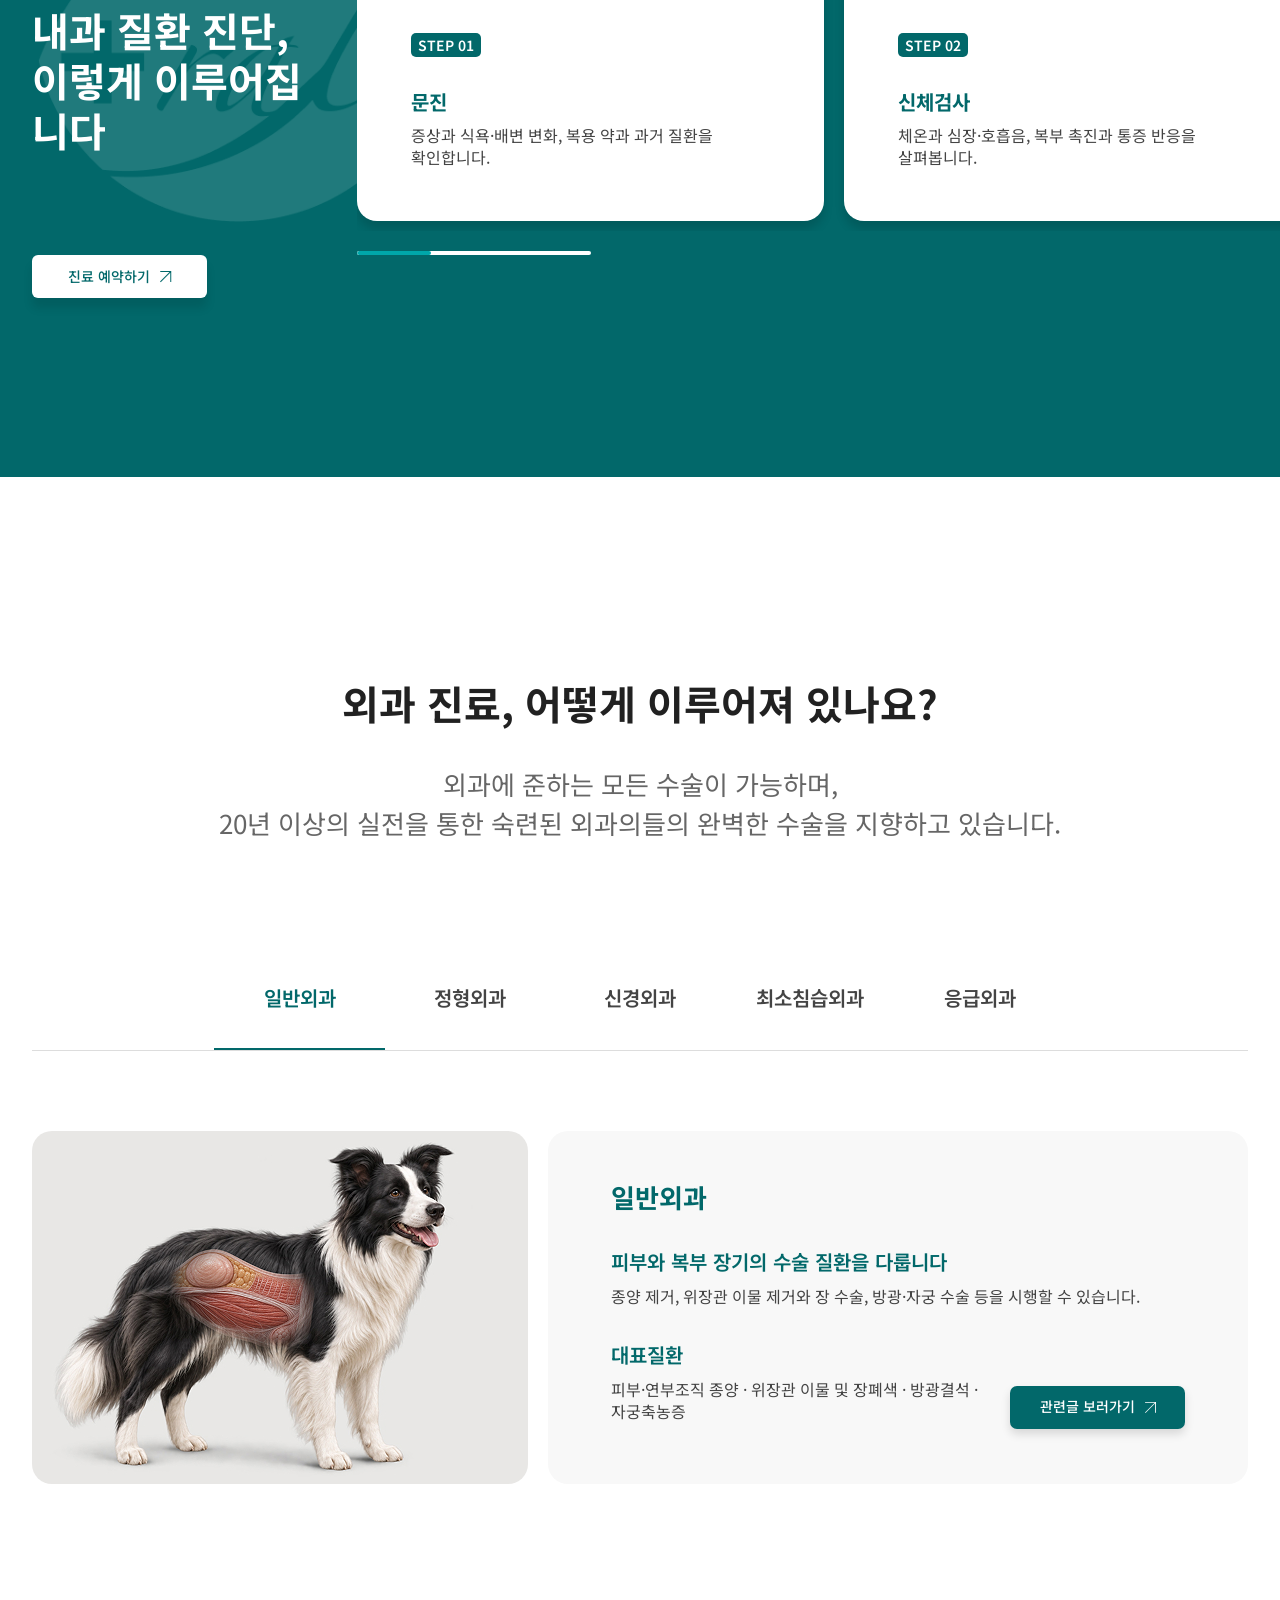
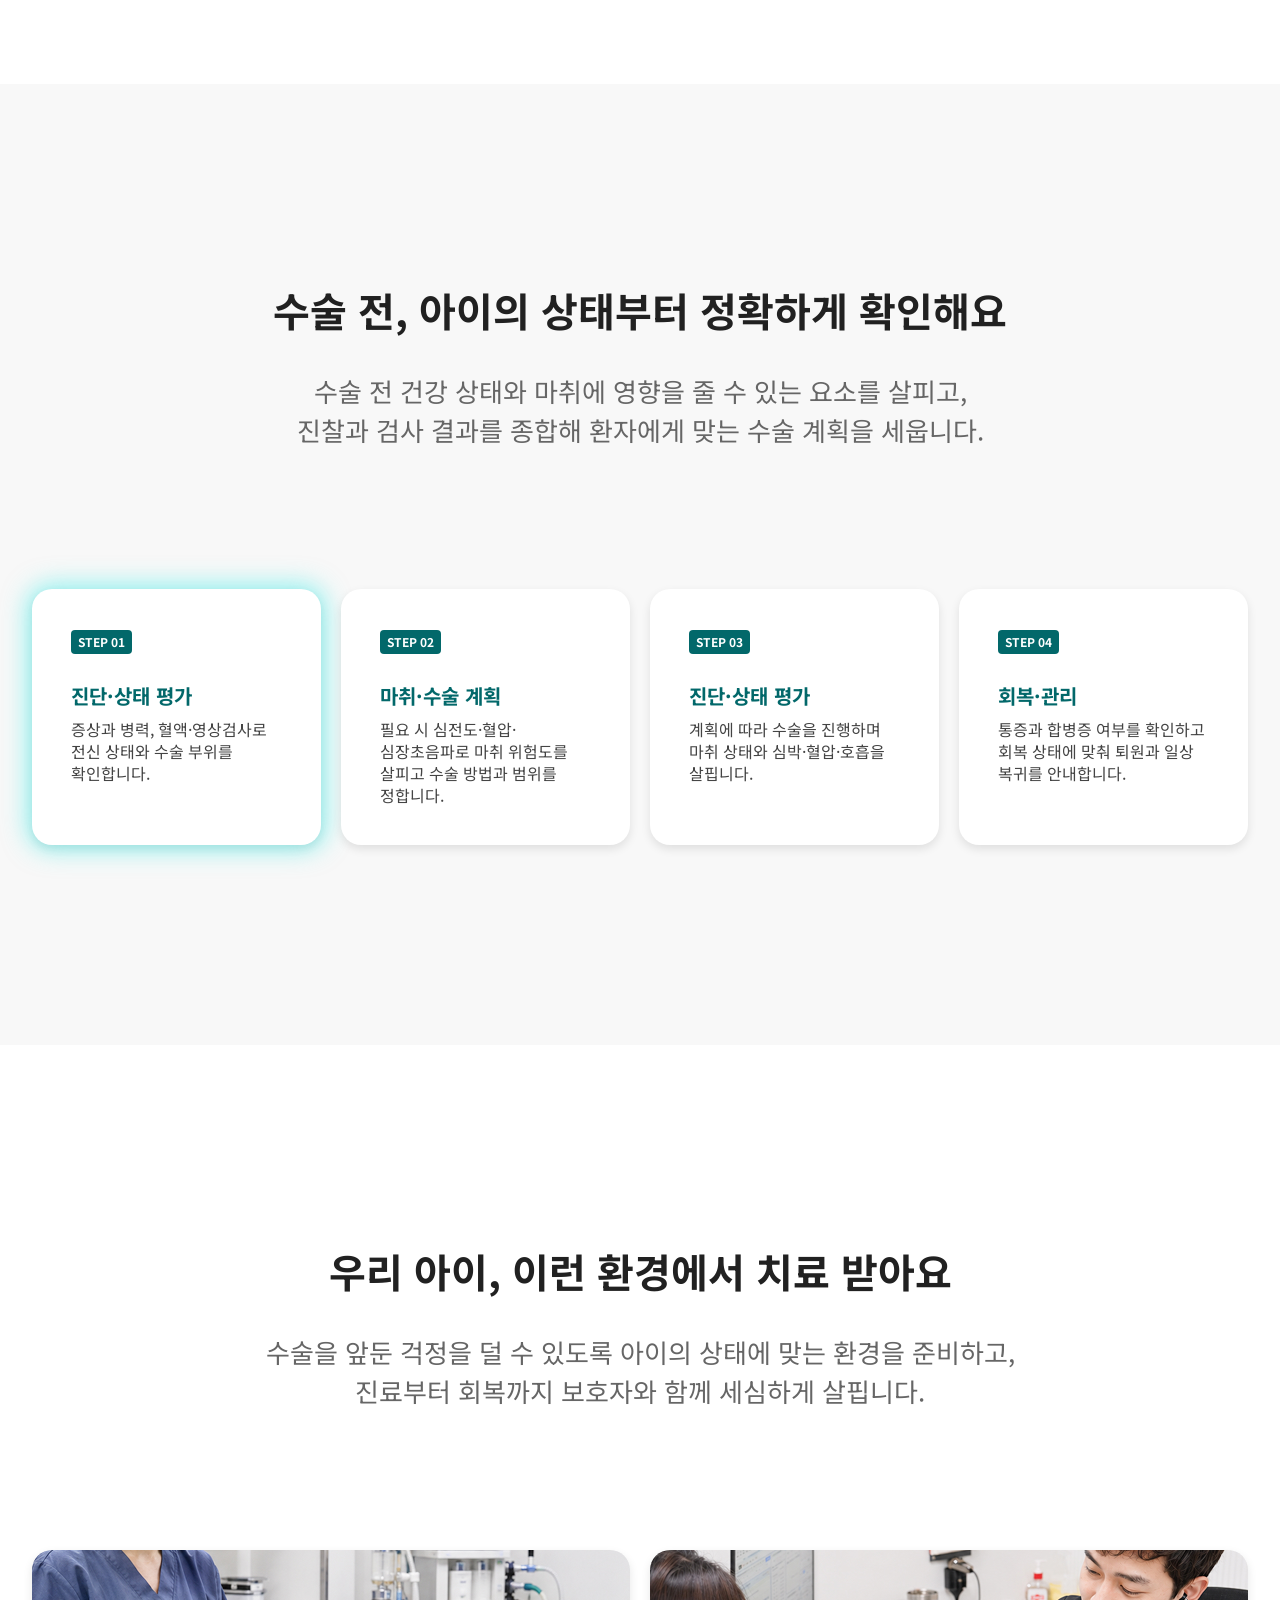
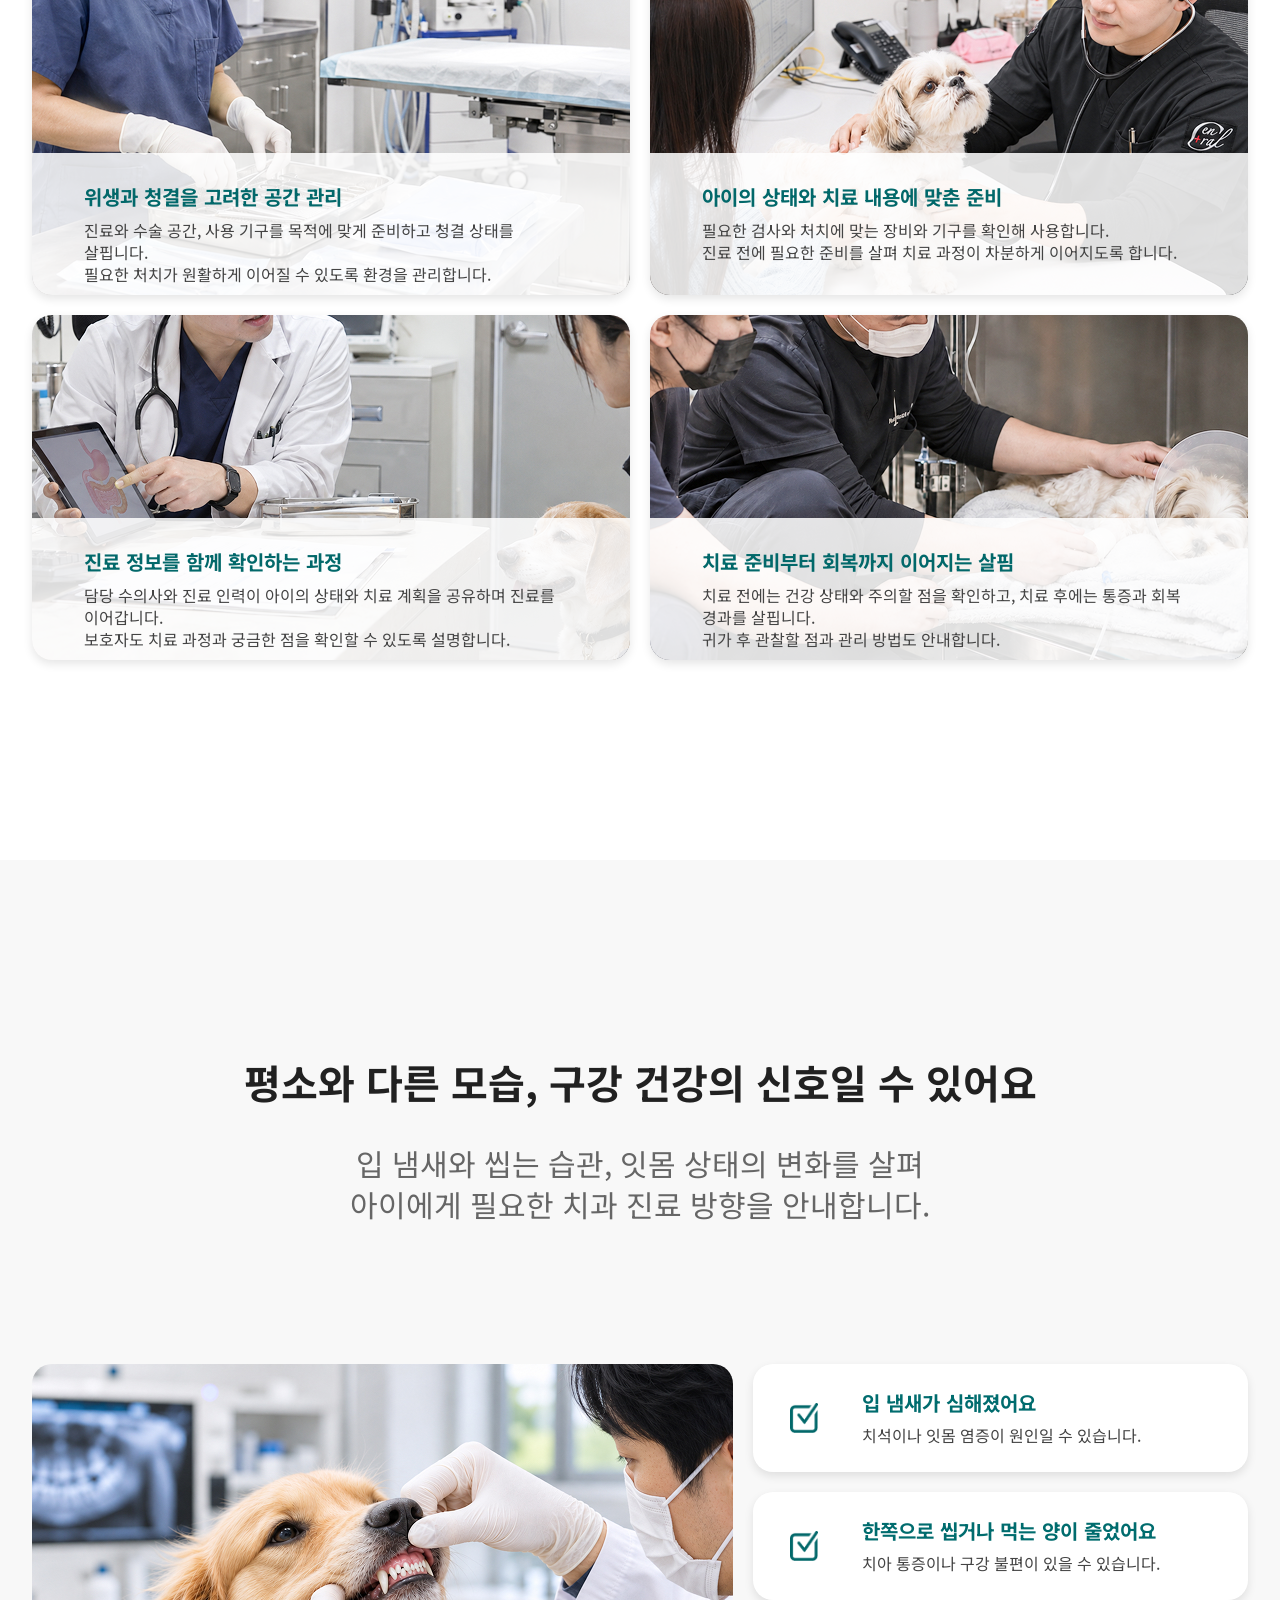
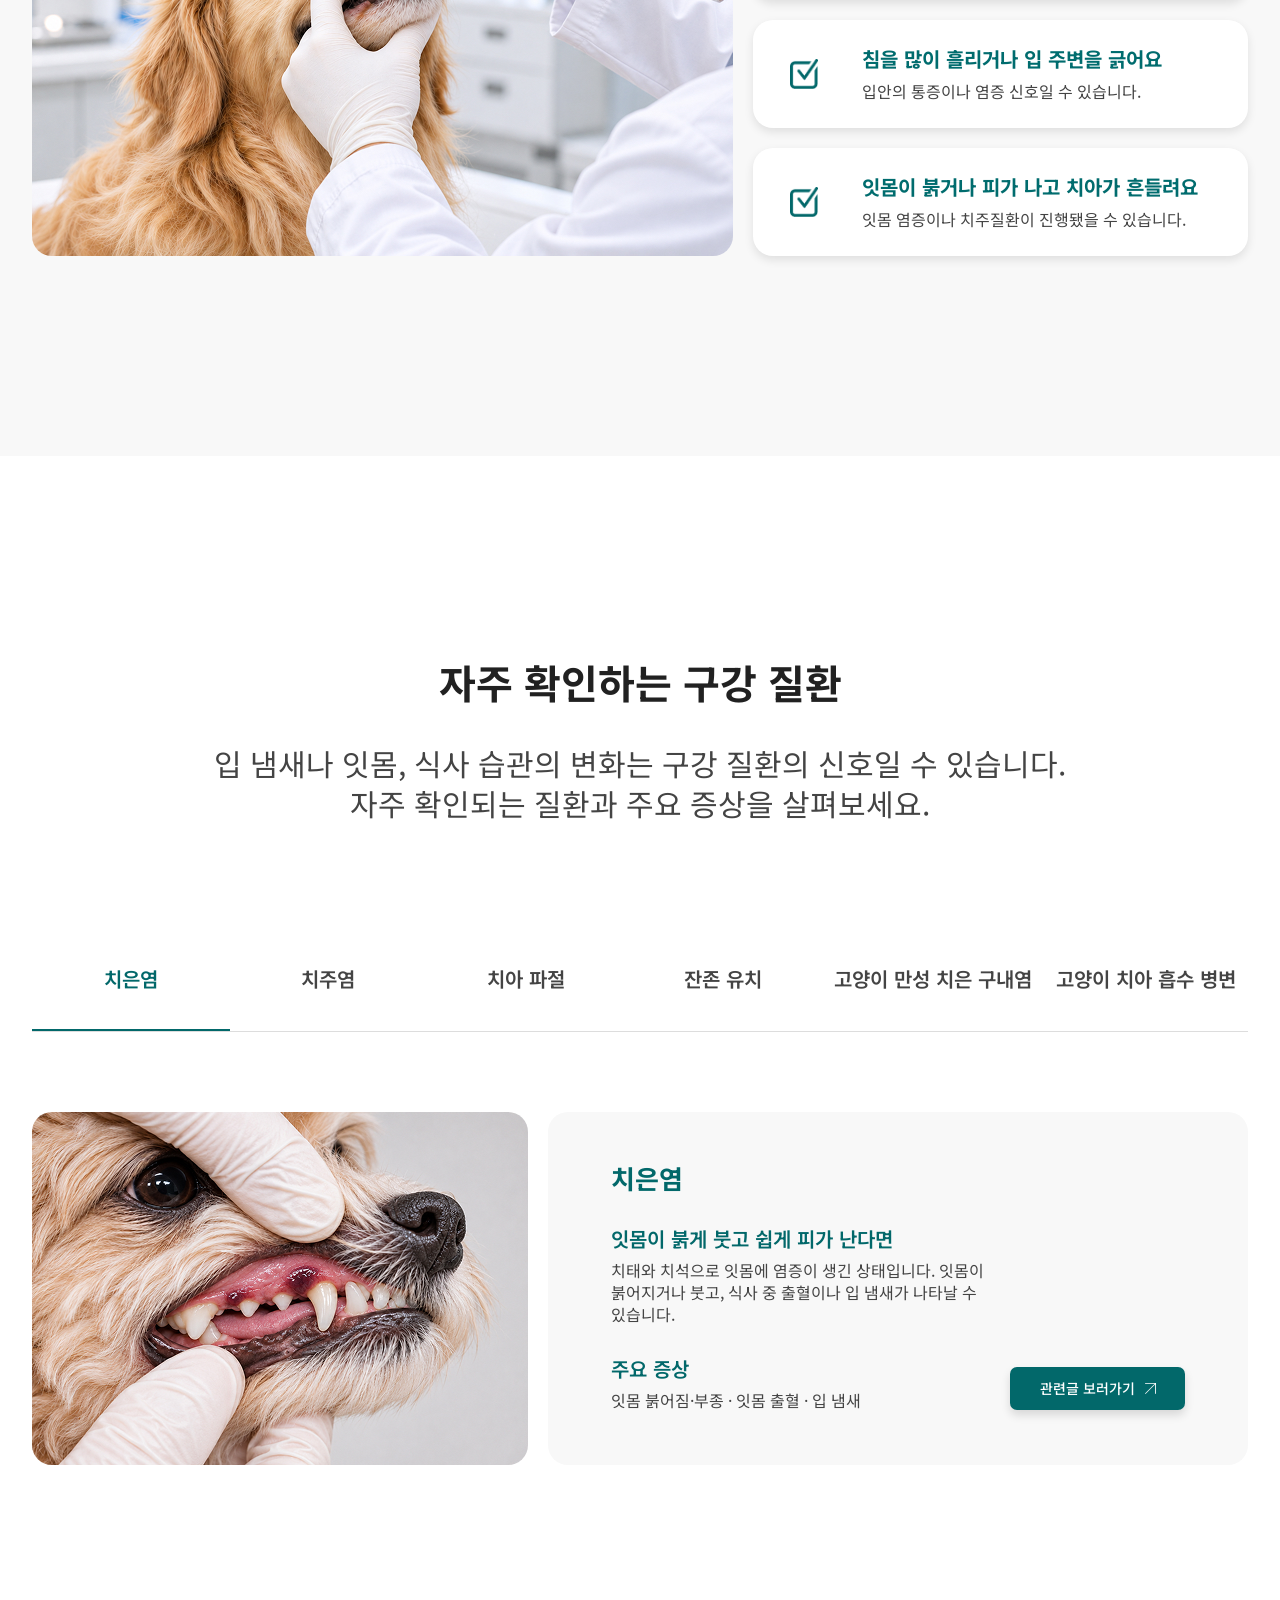
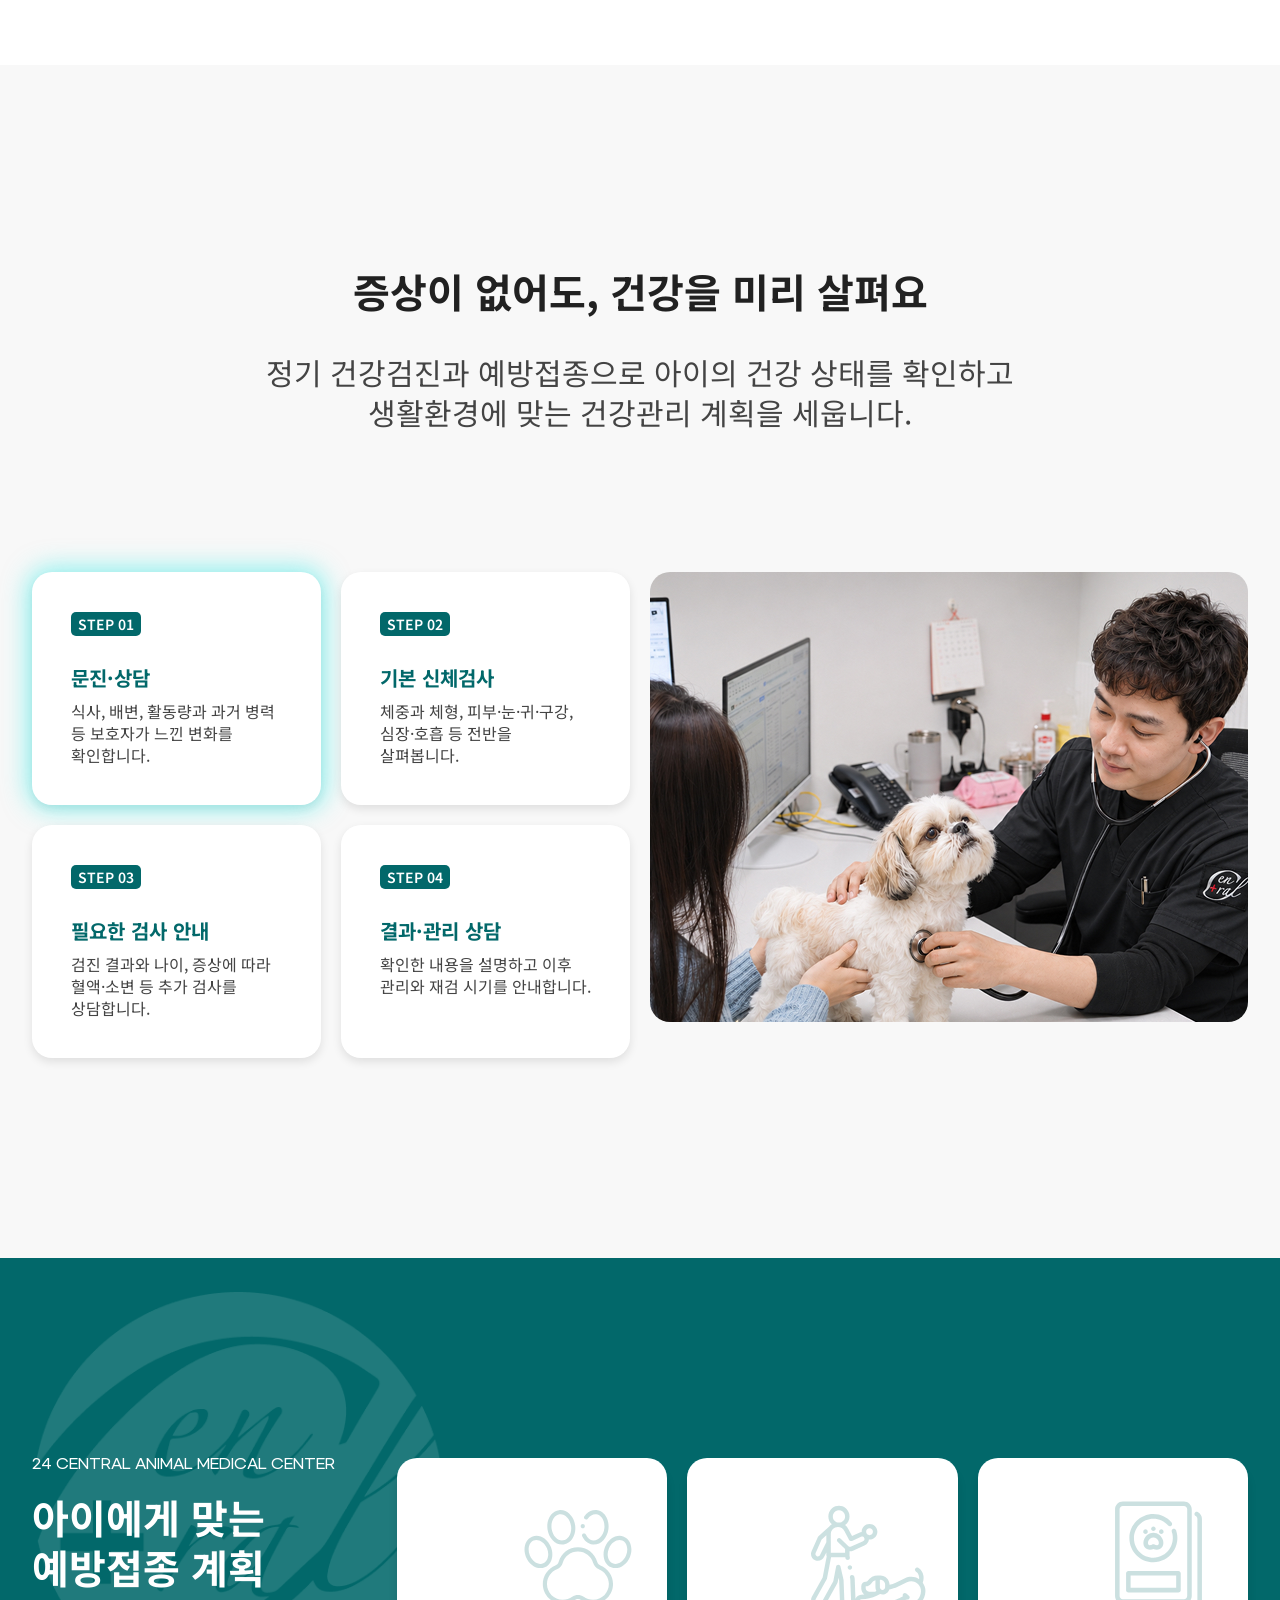
==== commit aaaef656: "Remove break times from hours cards" ====
--- a/index.html
+++ b/index.html
@@ -1,5 +1,5 @@
 <!doctype html>
-<html lang="ko"><head><meta charset="utf-8"><meta name="viewport" content="width=device-width,initial-scale=1,viewport-fit=cover"><title>24시센트럴동물메디컬센터 | 인천 부평 24시 동물병원</title><meta name="description" content="인천 부평구 대정로 50에 위치한 24시센트럴동물메디컬센터. 내과·외과·치과·건강검진과 24시간 응급 진료, 네이버 예약 및 오시는 길을 안내합니다."><meta name="robots" content="index,follow"><meta property="og:type" content="website"><meta property="og:locale" content="ko_KR"><meta property="og:site_name" content="24시센트럴동물메디컬센터"><meta property="og:title" content="24시센트럴동물메디컬센터 | 인천 부평 24시 동물병원"><meta property="og:description" content="인천 부평구 대정로 50에 위치한 24시센트럴동물메디컬센터. 내과·외과·치과·건강검진과 24시간 응급 진료, 네이버 예약 및 오시는 길을 안내합니다."><meta property="og:image" content="https://goddks7777-boop.github.io/central-animal-medical-preview/images/vis2.jpg"><meta property="og:image:type" content="image/jpeg"><meta property="og:image:width" content="1920"><meta property="og:image:height" content="789"><meta property="og:image:alt" content="24시센트럴동물메디컬센터 의료진의 수술 모습"><meta name="twitter:card" content="summary_large_image"><meta name="twitter:image" content="https://goddks7777-boop.github.io/central-animal-medical-preview/images/vis2.jpg"><meta name="twitter:image:alt" content="24시센트럴동물메디컬센터 의료진의 수술 모습"><meta name="twitter:title" content="24시센트럴동물메디컬센터 | 인천 부평 24시 동물병원"><meta name="twitter:description" content="인천 부평구 대정로 50에 위치한 24시센트럴동물메디컬센터. 내과·외과·치과·건강검진과 24시간 응급 진료, 네이버 예약 및 오시는 길을 안내합니다."><script type="application/ld+json">{"@context":"https://schema.org","@type":"VeterinaryCare","name":"24시센트럴동물메디컬센터","alternateName":"24시 센트럴동물메디컬센터","description":"인천 부평구 대정로 50에 위치한 24시센트럴동물메디컬센터. 내과·외과·치과·건강검진과 24시간 응급 진료, 네이버 예약 및 오시는 길을 안내합니다.","telephone":"+82-32-275-7582","address":{"@type":"PostalAddress","streetAddress":"대정로 50, 2층 201호~206호","addressLocality":"부평구","addressRegion":"인천광역시","addressCountry":"KR"},"hasMap":"https://map.naver.com/p/entry/place/2013424204","sameAs":["https://map.naver.com/p/entry/place/2013424204","https://blog.naver.com/24h_centralamc"]}</script><link rel="stylesheet" href="style.css?v=equipment-hover-41"></head><body id="top">
+<html lang="ko"><head><meta charset="utf-8"><meta name="viewport" content="width=device-width,initial-scale=1,viewport-fit=cover"><title>24시센트럴동물메디컬센터 | 인천 부평 24시 동물병원</title><meta name="description" content="인천 부평구 대정로 50에 위치한 24시센트럴동물메디컬센터. 내과·외과·치과·건강검진과 24시간 응급 진료, 네이버 예약 및 오시는 길을 안내합니다."><meta name="robots" content="index,follow"><meta property="og:type" content="website"><meta property="og:locale" content="ko_KR"><meta property="og:site_name" content="24시센트럴동물메디컬센터"><meta property="og:title" content="24시센트럴동물메디컬센터 | 인천 부평 24시 동물병원"><meta property="og:description" content="인천 부평구 대정로 50에 위치한 24시센트럴동물메디컬센터. 내과·외과·치과·건강검진과 24시간 응급 진료, 네이버 예약 및 오시는 길을 안내합니다."><meta property="og:image" content="https://goddks7777-boop.github.io/central-animal-medical-preview/images/vis2.jpg"><meta property="og:image:type" content="image/jpeg"><meta property="og:image:width" content="1920"><meta property="og:image:height" content="789"><meta property="og:image:alt" content="24시센트럴동물메디컬센터 의료진의 수술 모습"><meta name="twitter:card" content="summary_large_image"><meta name="twitter:image" content="https://goddks7777-boop.github.io/central-animal-medical-preview/images/vis2.jpg"><meta name="twitter:image:alt" content="24시센트럴동물메디컬센터 의료진의 수술 모습"><meta name="twitter:title" content="24시센트럴동물메디컬센터 | 인천 부평 24시 동물병원"><meta name="twitter:description" content="인천 부평구 대정로 50에 위치한 24시센트럴동물메디컬센터. 내과·외과·치과·건강검진과 24시간 응급 진료, 네이버 예약 및 오시는 길을 안내합니다."><script type="application/ld+json">{"@context":"https://schema.org","@type":"VeterinaryCare","name":"24시센트럴동물메디컬센터","alternateName":"24시 센트럴동물메디컬센터","description":"인천 부평구 대정로 50에 위치한 24시센트럴동물메디컬센터. 내과·외과·치과·건강검진과 24시간 응급 진료, 네이버 예약 및 오시는 길을 안내합니다.","telephone":"+82-32-275-7582","address":{"@type":"PostalAddress","streetAddress":"대정로 50, 2층 201호~206호","addressLocality":"부평구","addressRegion":"인천광역시","addressCountry":"KR"},"hasMap":"https://map.naver.com/p/entry/place/2013424204","sameAs":["https://map.naver.com/p/entry/place/2013424204","https://blog.naver.com/24h_centralamc"]}</script><link rel="stylesheet" href="style.css?v=hours-42"></head><body id="top">
 <header><a href="#top"><img src="images/logo.png" alt="24시 센트럴동물메디컬센터"></a><button class="menu" aria-label="메뉴 열기" aria-expanded="false">☰</button><nav><a href="#story">24시 센트럴동물메디컬센터</a><a href="#internal">내과</a><a href="#surgery">외과</a><a href="#dental">치과</a><a href="#checkup">건강검진</a></nav></header>
 <main><div class="story-sequence"><section class="visual hero" aria-label="메인 비주얼" aria-roledescription="슬라이드">
   <div class="hero-slide hero-slide-1 is-active" role="group" aria-label="1 / 3" aria-hidden="false"><div class="wrap"><h1>우리 아이와 함께하는 오늘이<br>더 오래, 더 행복하도록</h1><p>말하지 못하는 작은 불편까지 세심하게 살피며<br>가족을 대하는 마음으로 진료합니다.</p></div></div>
@@ -166,9 +166,9 @@
 </section>
 <section class="section18 hours" aria-label="진료시간 안내">
   <div class="wrap"><div class="hours-grid">
-    <article><h3>주간진료</h3><b>09:00 - 18:00</b><p>휴게시간<br><span>00:00-00:00 / 00:00-00:00</span></p></article>
-    <article><h3>야간 진료</h3><b>18:00-22:00</b><p>휴게시간<br><span>00:00-00:00 / 00:00-00:00</span></p></article>
-    <article><h3>심야 진료</h3><b>22:00-09:00</b><p>휴게시간<br><span>00:00-00:00 / 00:00-00:00</span></p></article>
+    <article><h3>주간진료</h3><b>09:00 - 18:00</b></article>
+    <article><h3>야간 진료</h3><b>18:00-22:00</b></article>
+    <article><h3>심야 진료</h3><b>22:00-09:00</b></article>
     <article><h3>응급 진료</h3><b>365일 24시간</b><p>응급 증상이 있다면 언제든<br>연락 및 내원해 주세요</p></article>
   </div></div>
 </section></main>
--- a/style.css
+++ b/style.css
@@ -922,3 +922,6 @@
   #equipment .equipment-card:hover .equipment-card-button::after{opacity:1}
 }
 @media(min-width:901px) and (prefers-reduced-motion:reduce){#equipment .equipment-card-button::after{transition:none}}
+
+/* 진료시간 카드의 남은 내용을 가운데 정렬합니다. */
+.hours .hours-grid article{display:flex;flex-direction:column;align-items:center;justify-content:center}
